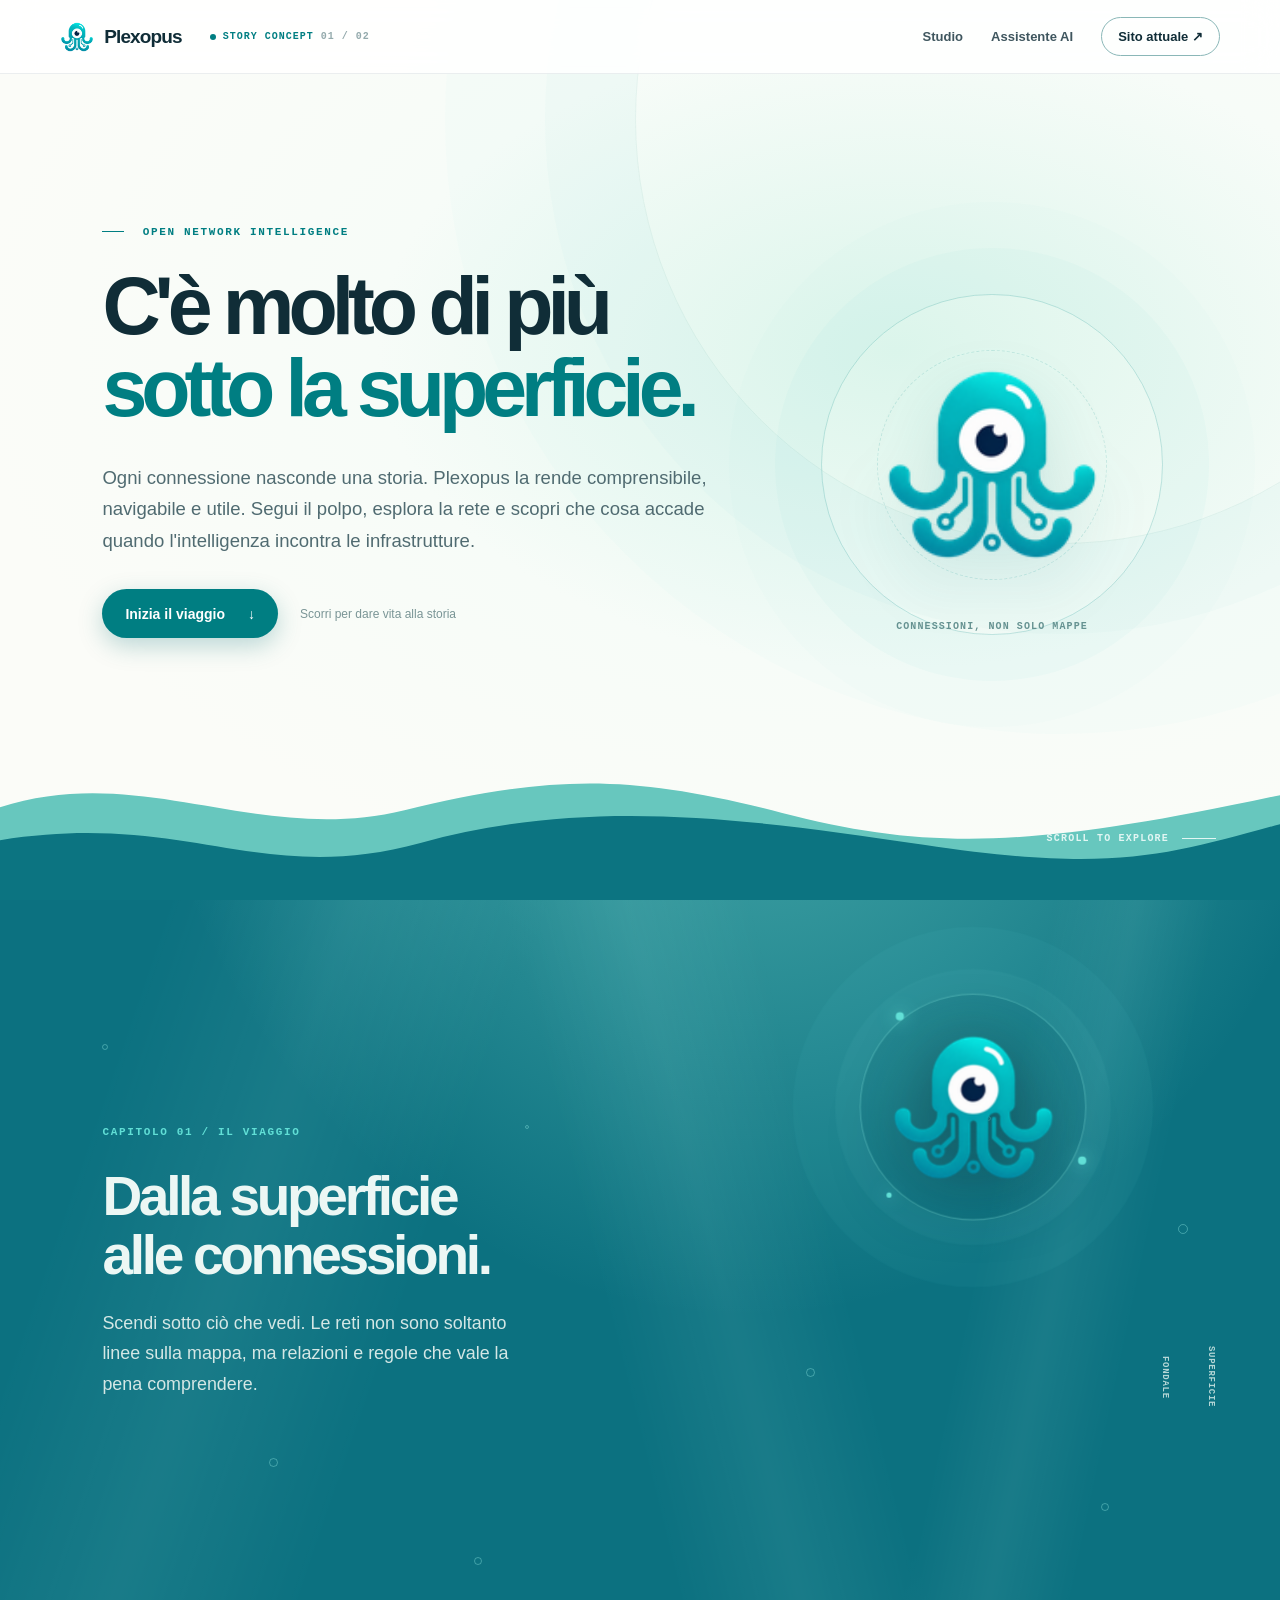
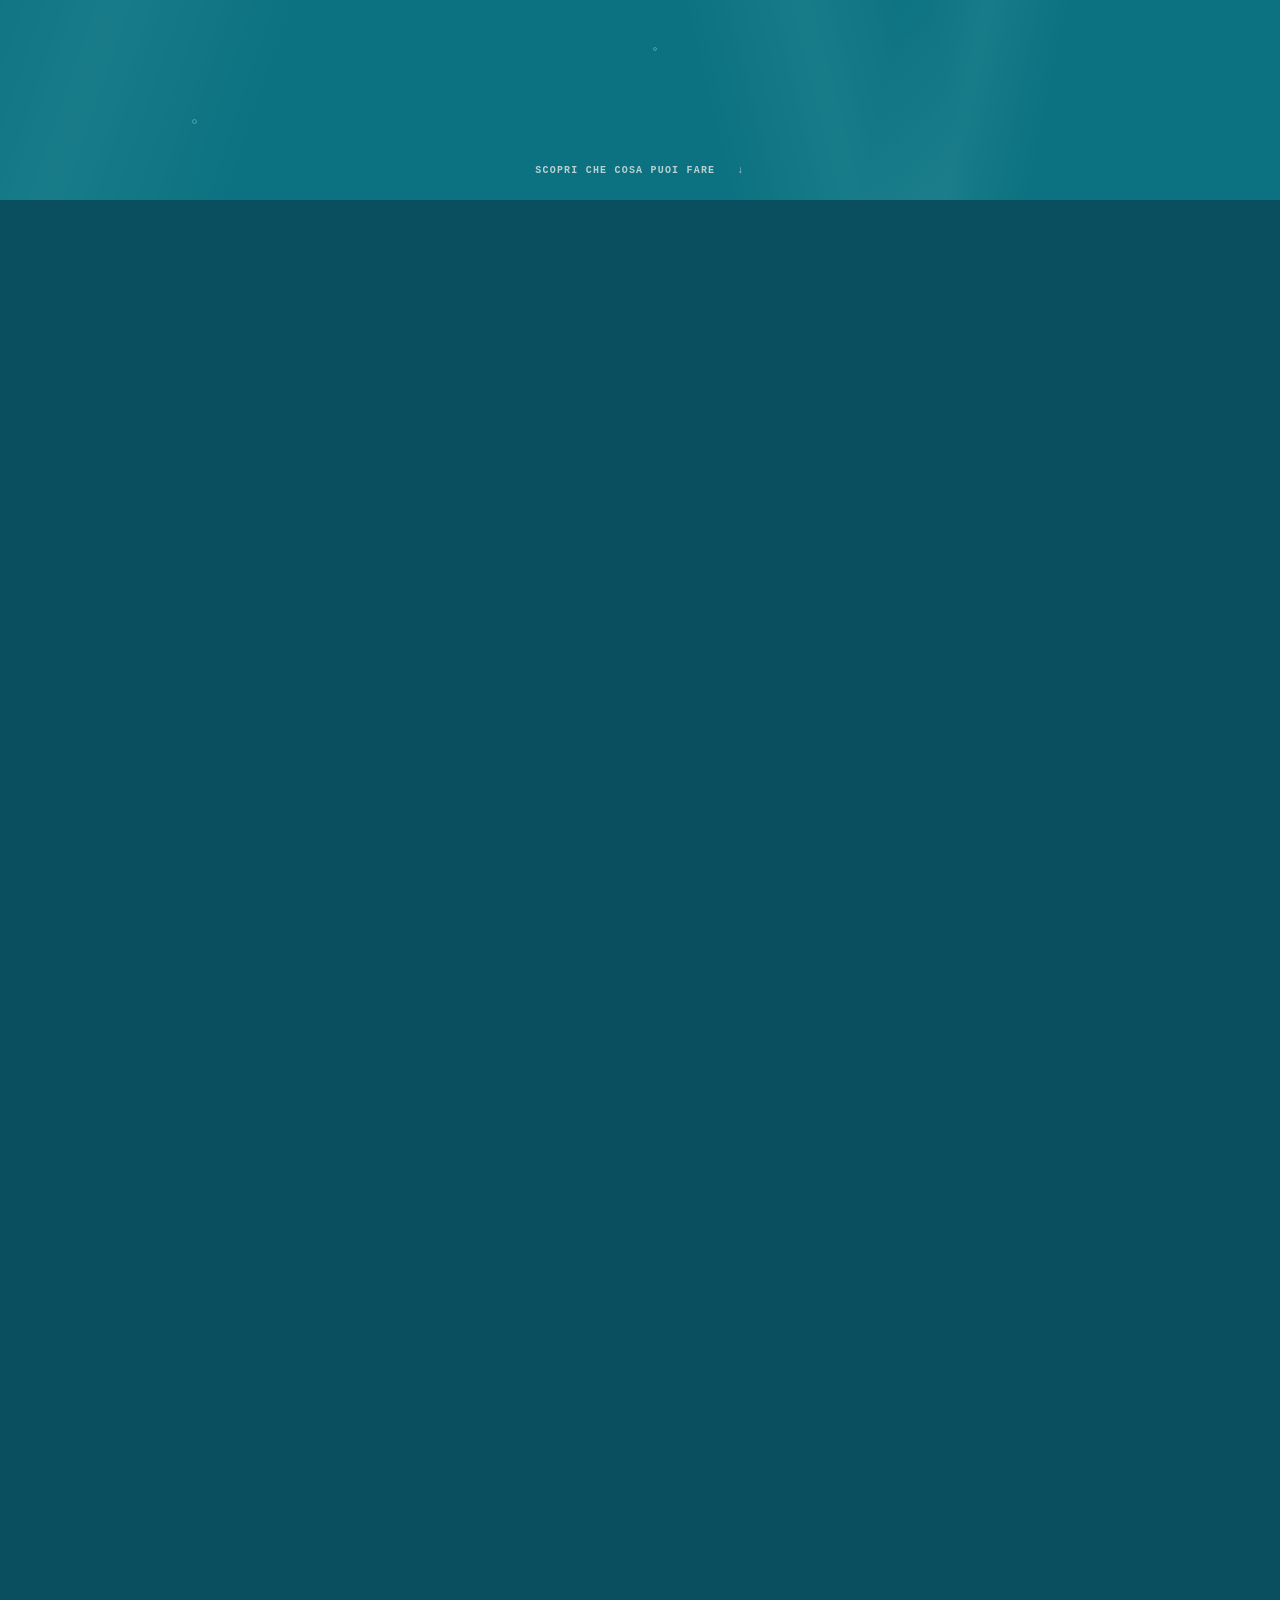
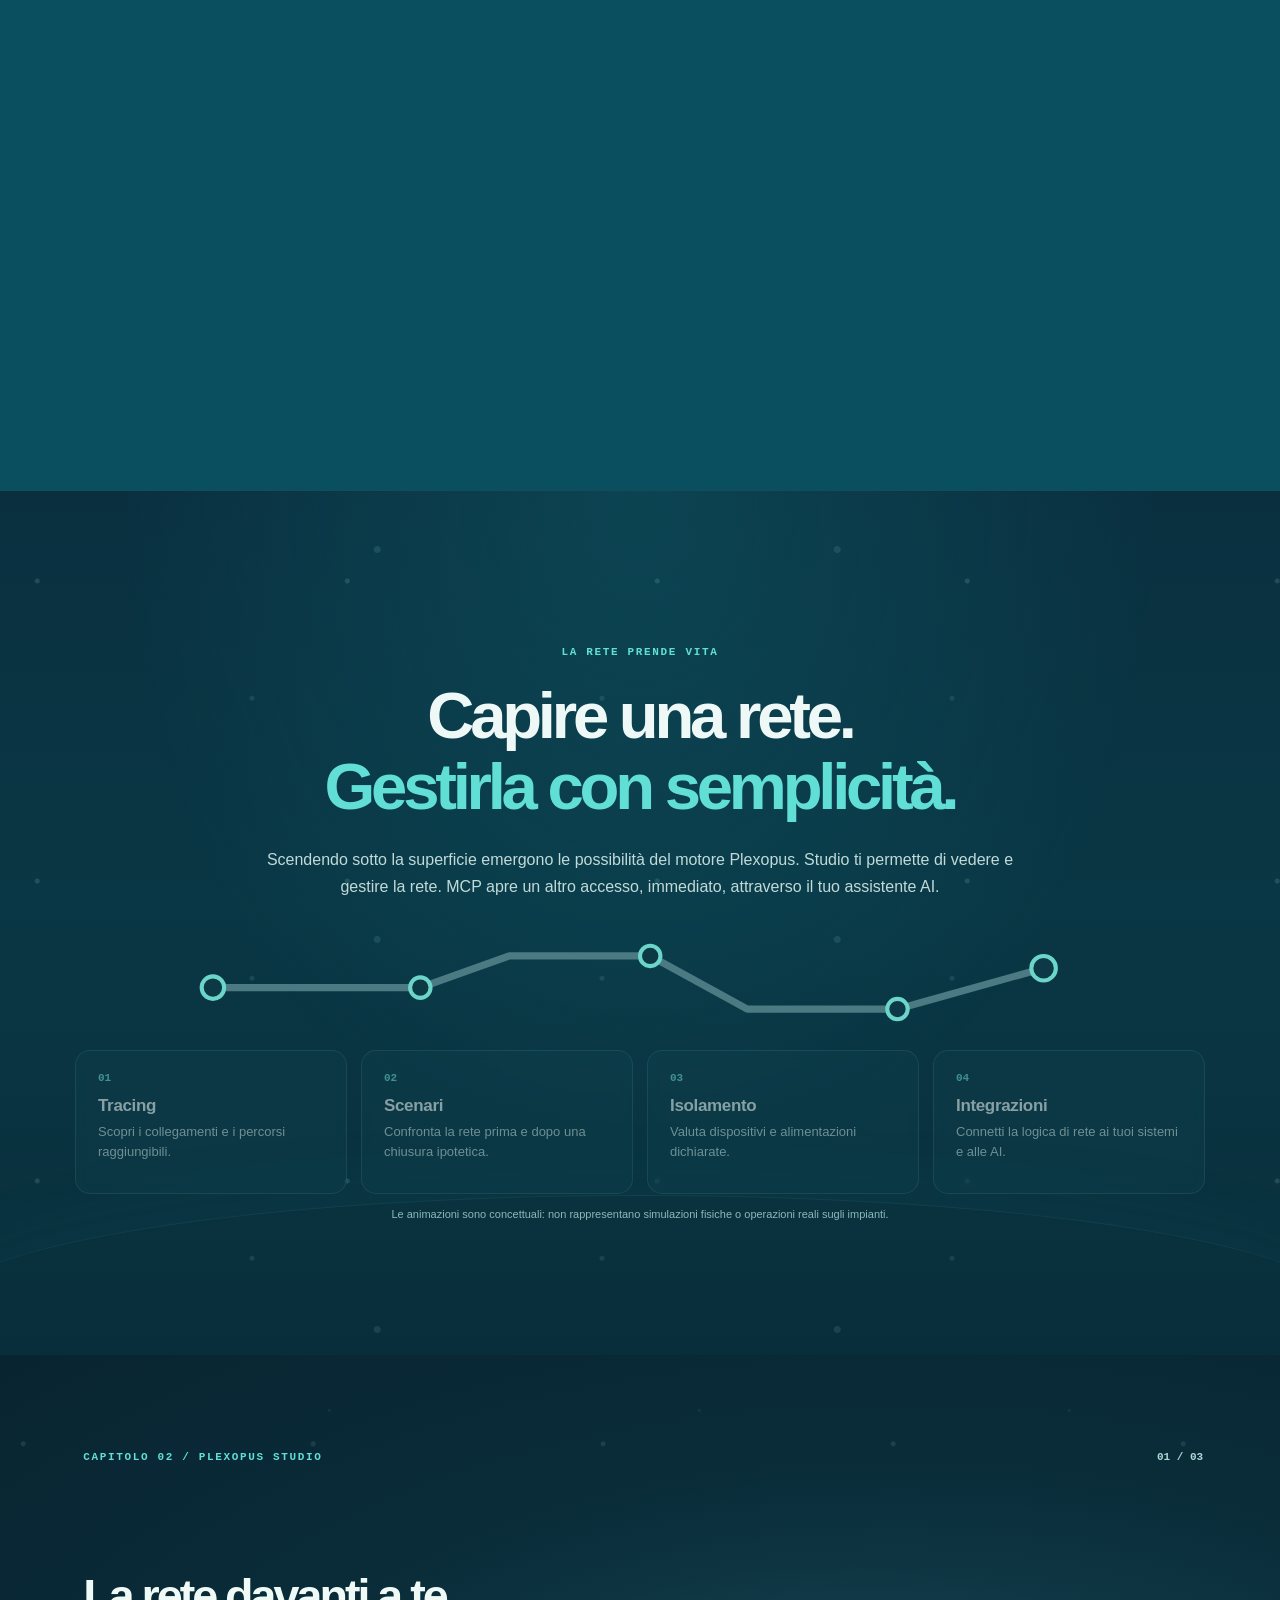
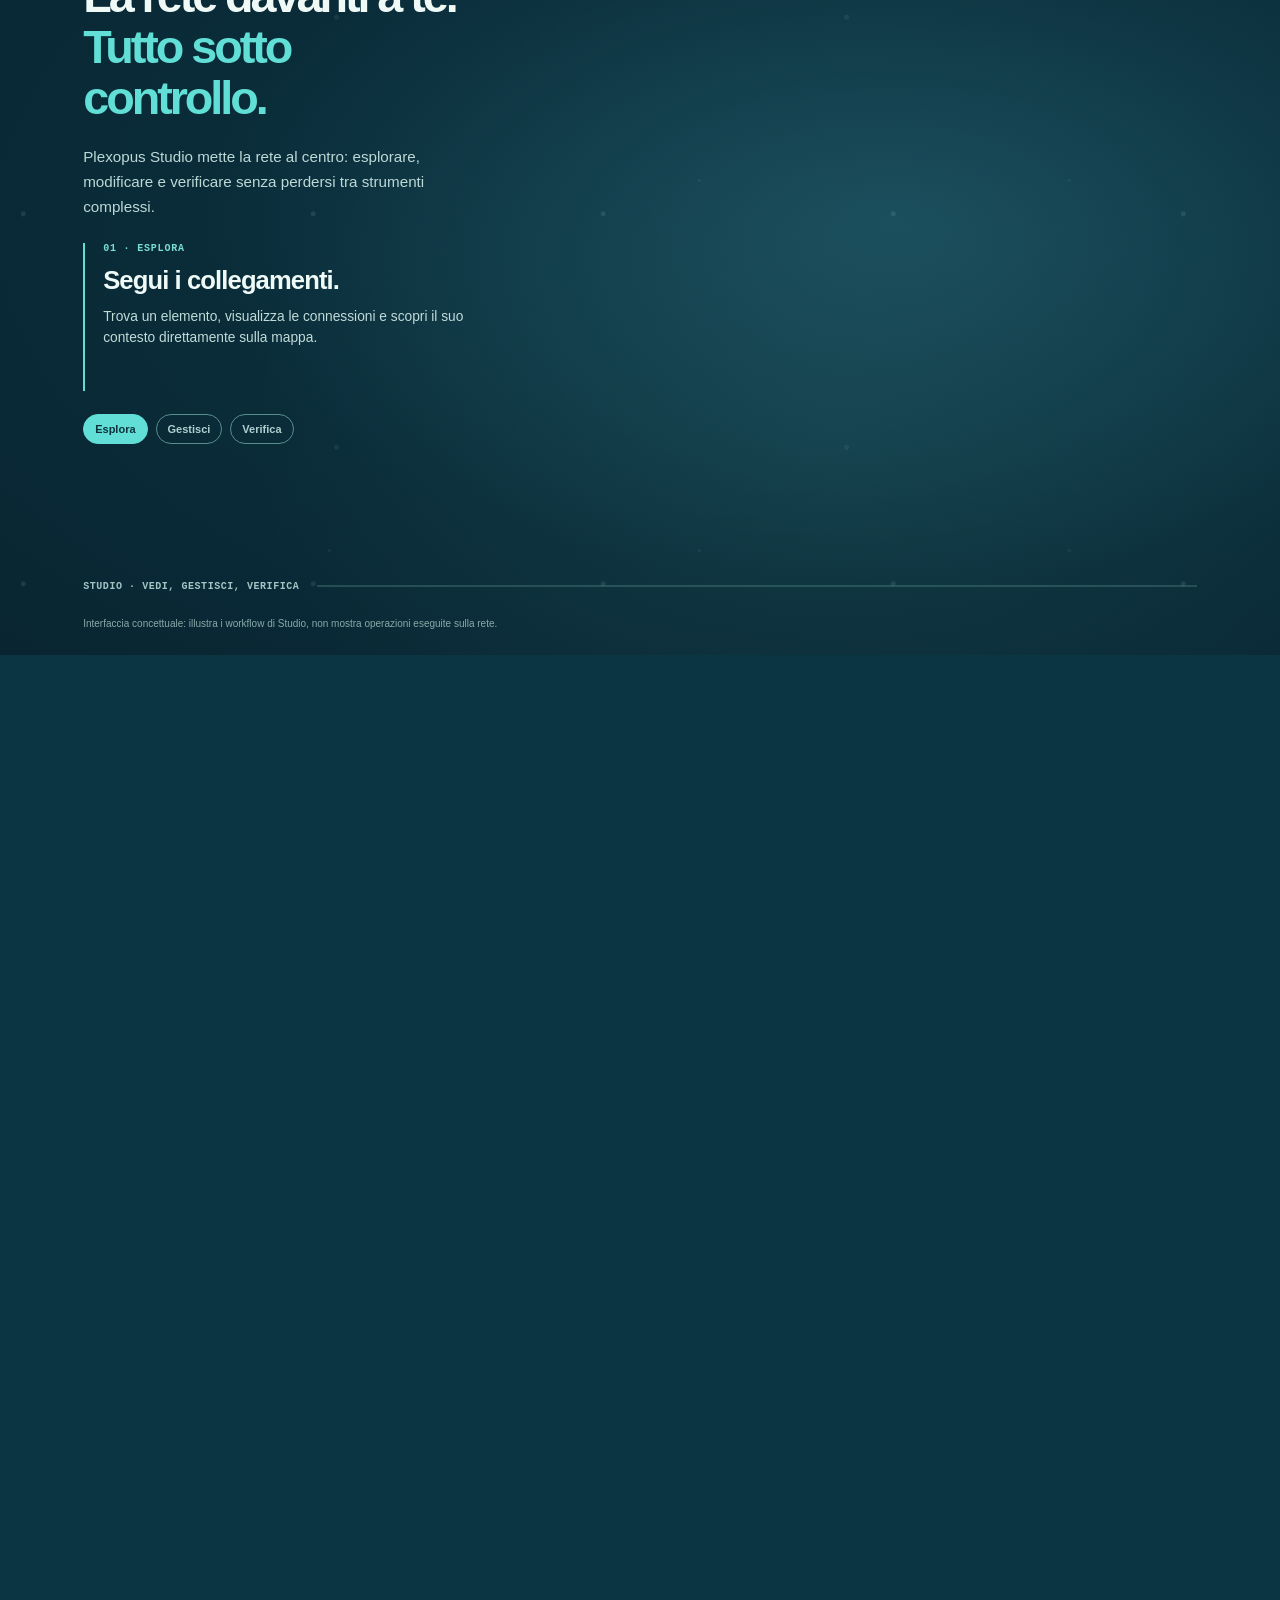
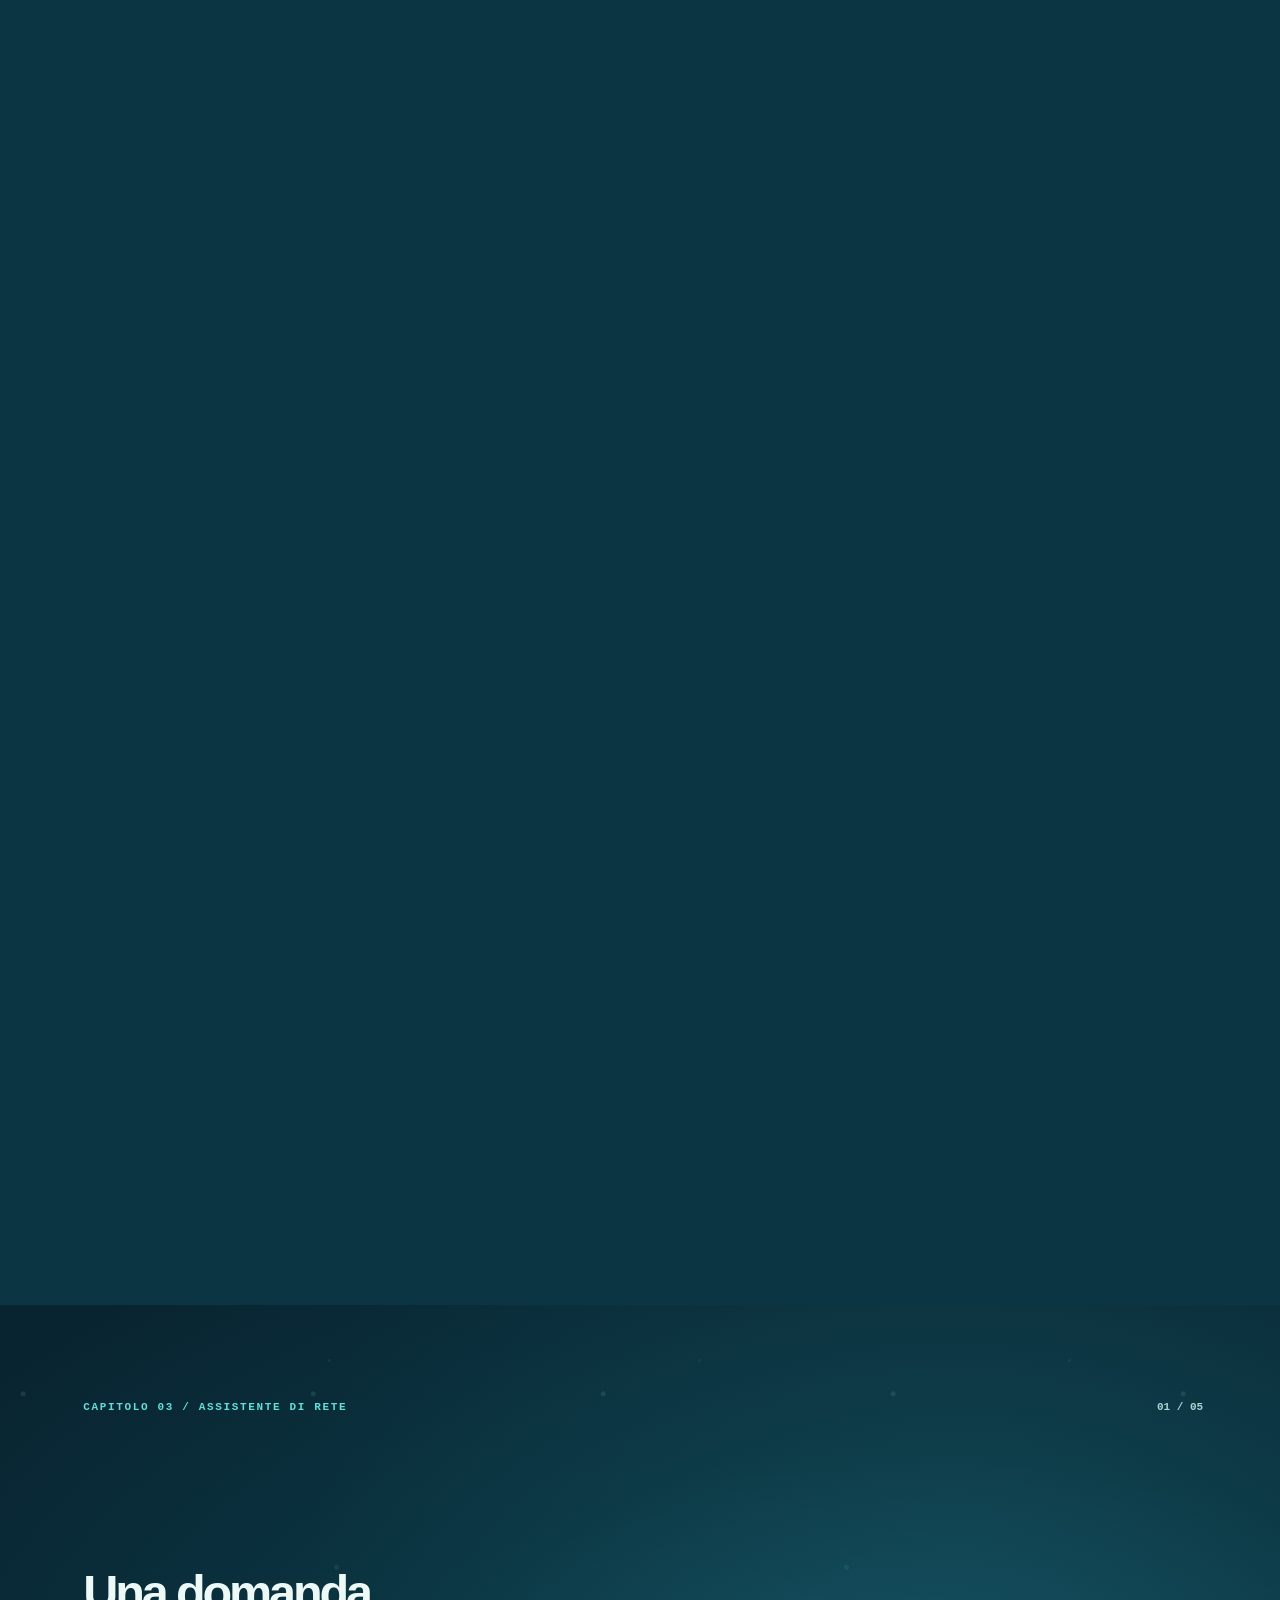
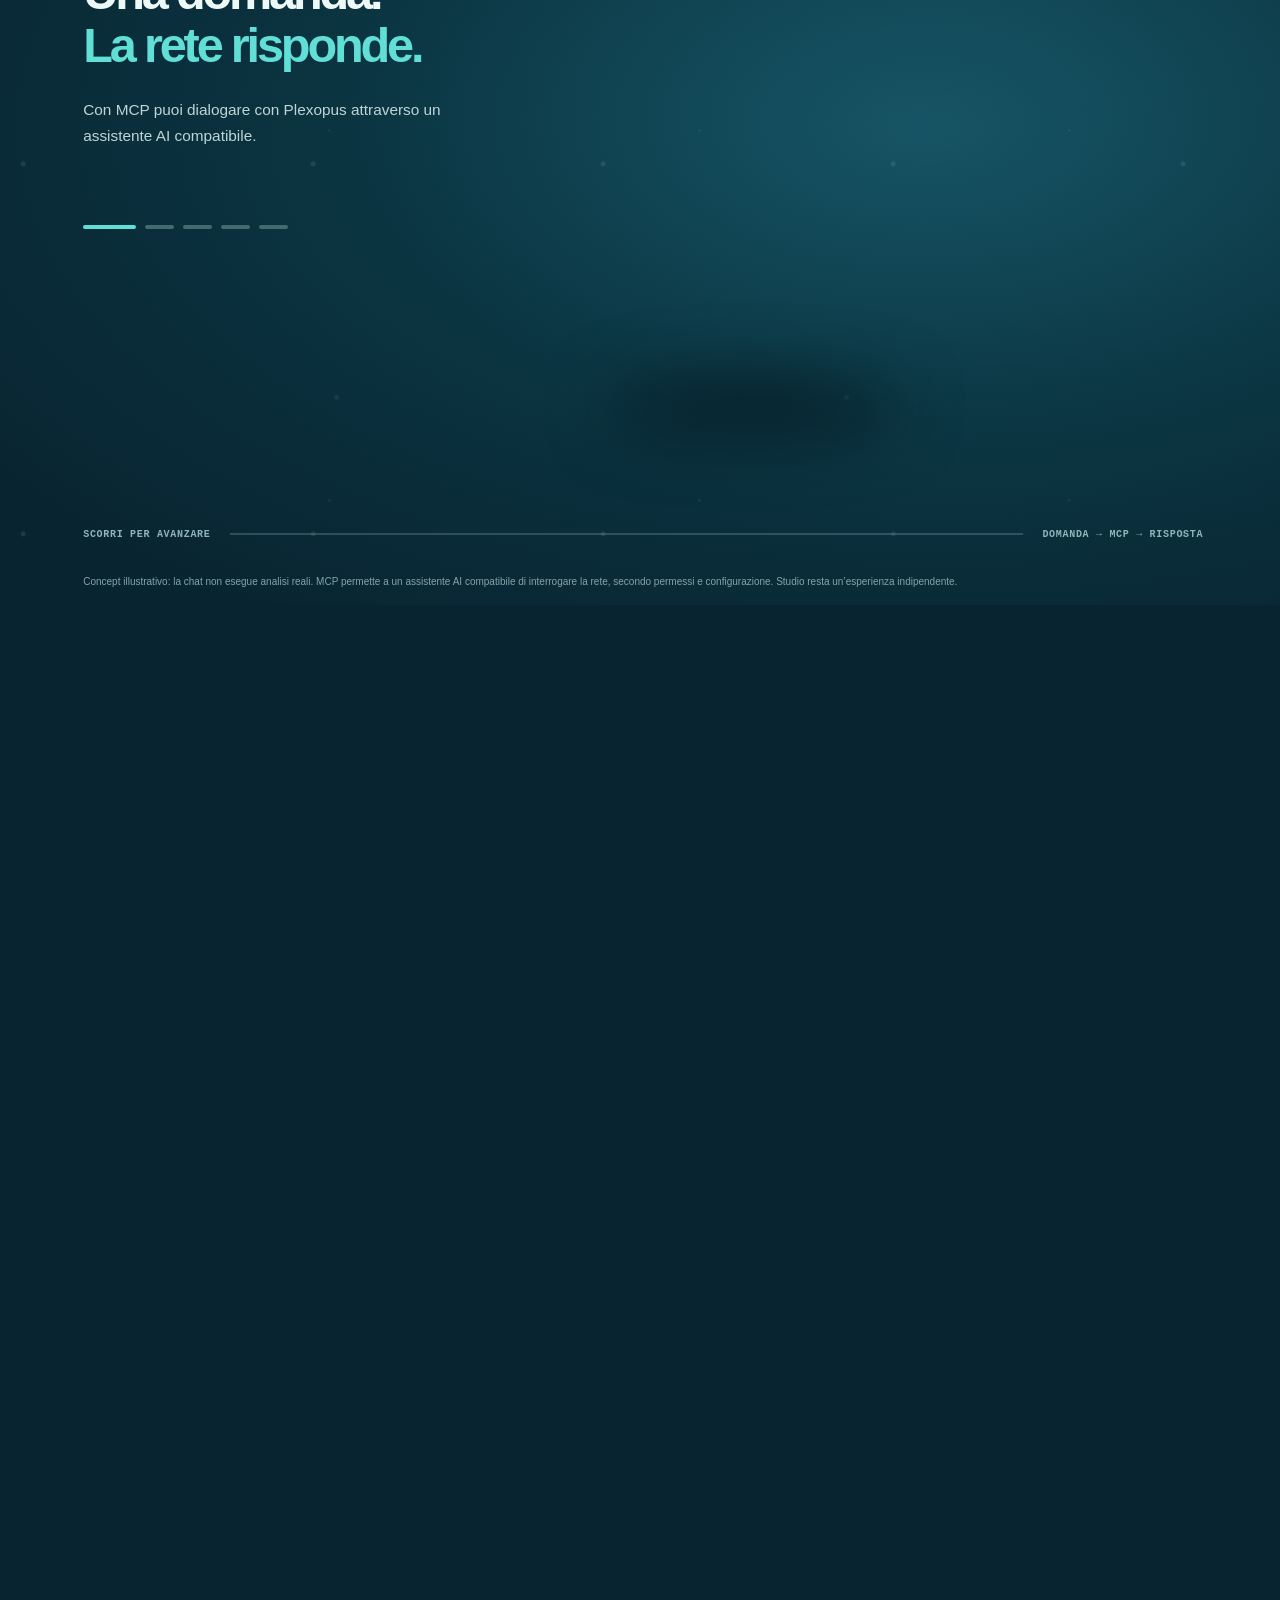
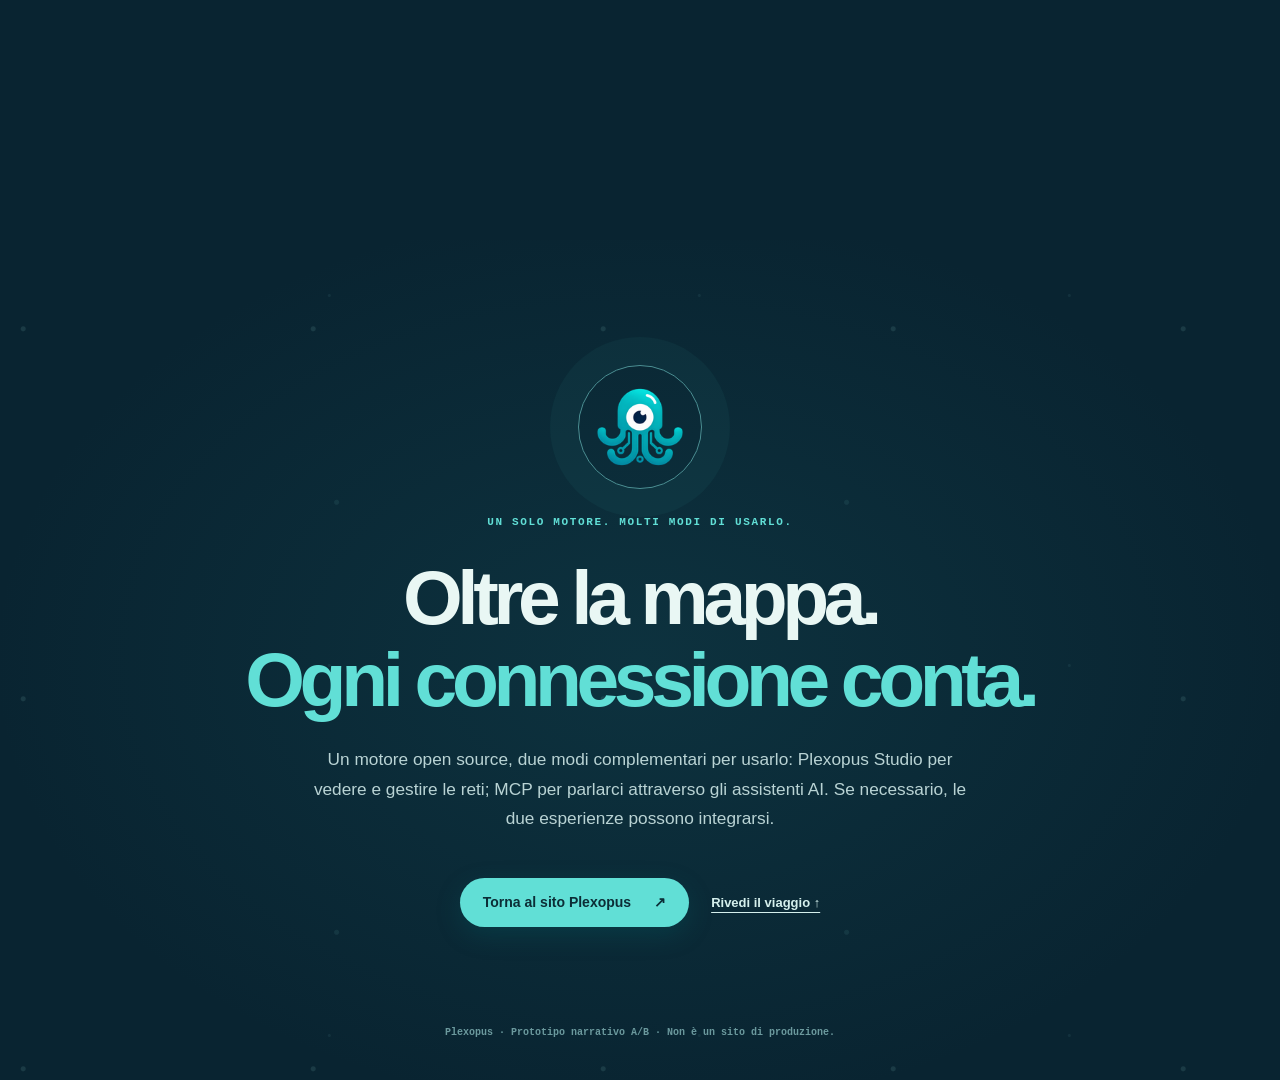
==== concept/index.html @ 0d0d176e "fix(site): preserve underwater journey and prevent Studio mobile overlap" ====
<!doctype html>
<html lang="it">
<head>
  <meta charset="utf-8">
  <meta name="viewport" content="width=device-width, initial-scale=1, viewport-fit=cover">
  <meta name="theme-color" content="#092431">
  <meta name="robots" content="noindex, nofollow">
  <meta name="color-scheme" content="light dark">
  <title>Plexopus — Concept di scrollytelling</title>
  <meta name="description" content="Prototipo sperimentale di storytelling Plexopus: un viaggio sotto la superficie delle reti, fino all'assistente AI e Plexopus Studio.">
  <link rel="icon" type="image/png" href="../assets/favicon-32x32.png">
  <link rel="stylesheet" href="../assets/tokens.css">
  <link rel="stylesheet" href="./story.css">
  <script src="./story.js" defer></script>
</head>
<body>
  <a class="skip" href="#main">Vai al contenuto</a>
  <header class="topbar">
    <a href="#top" class="brand" aria-label="Plexopus, torna all'inizio">
      <img src="../assets/plexopus-symbol-128.png" width="34" height="34" alt="">
      <span>Plexopus</span>
    </a>
    <span class="edition"><span class="edition-dot"></span> STORY CONCEPT <span class="edition-index">01 / 02</span></span>
    <nav aria-label="Navigazione prototipo">
      <a class="topbar-link" href="#studio-story">Studio</a>
      <a class="topbar-link" href="#conversation">Assistente AI</a>
      <a class="topbar-home" href="../">Sito attuale <span aria-hidden="true">↗</span></a>
    </nav>
  </header>

  <main id="main">
    <section class="intro" id="top" aria-labelledby="intro-title">
      <div class="intro-glow" aria-hidden="true"></div>
      <div class="intro-content">
        <p class="overline"><span class="tiny-line"></span> OPEN NETWORK INTELLIGENCE</p>
        <h1 id="intro-title">C'è molto di più<br><em>sotto la superficie.</em></h1>
        <p class="intro-lead">Ogni connessione nasconde una storia. Plexopus la rende comprensibile, navigabile e utile. Segui il polpo, esplora la rete e scopri che cosa accade quando l'intelligenza incontra le infrastrutture.</p>
        <div class="intro-actions">
          <a class="primary-action" href="#dive">Inizia il viaggio <span aria-hidden="true">↓</span></a>
          <span class="intro-hint">Scorri per dare vita alla storia</span>
        </div>
      </div>
      <div class="intro-symbol" aria-hidden="true">
        <div class="intro-ring ring-outside"></div>
        <div class="intro-ring ring-inside"></div>
        <img src="../assets/plexopus-symbol-128.png" width="220" height="220" alt="">
        <div class="intro-label">CONNESSIONI, NON SOLO MAPPE</div>
      </div>
      <div class="sea-horizon" aria-hidden="true">
        <svg viewBox="0 0 1440 160" preserveAspectRatio="none"><path d="M0 59C160 10 290 100 455 62S710 23 880 65 1170 101 1440 46V160H0Z" fill="#67c7be"/><path d="M0 94C210 62 292 144 473 97S823 68 1039 99 1315 109 1440 77V160H0Z" fill="#0c7481"/></svg>
      </div>
      <a href="#dive" class="scroll-cue" aria-label="Scorri verso il mondo sommerso"><span>SCROLL TO EXPLORE</span><span class="scroll-line" aria-hidden="true"></span></a>
    </section>

    <!-- Scene 1: pinned descent, controlled by the position of the page scroll. -->
    <section id="dive" class="scroll-track dive-track" aria-labelledby="dive-title">
      <div class="stage dive-stage" id="dive-stage" data-depth="0">
        <div class="sun-shimmer" aria-hidden="true"></div>
        <div class="light-beams" aria-hidden="true"><i></i><i></i><i></i></div>
        <div class="sea-particles" aria-hidden="true"><i></i><i></i><i></i><i></i><i></i><i></i><i></i><i></i><i></i><i></i></div>
        <div class="depth-indicator" aria-hidden="true"><span>SUPERFICIE</span><div class="depth-track"><span id="depth-progress"></span></div><span>FONDALE</span></div>

        <div class="dive-copy">
          <p class="overline light">CAPITOLO 01 / IL VIAGGIO</p>
          <div class="dive-caption" data-dive-caption="0">
            <h2 id="dive-title">Dalla superficie<br>alle connessioni.</h2>
            <p>Scendi sotto ciò che vedi. Le reti non sono soltanto linee sulla mappa, ma relazioni e regole che vale la pena comprendere.</p>
          </div>
          <div class="dive-caption" data-dive-caption="1">
            <h2>Ogni elemento<br>è collegato.</h2>
            <p>Un nodo, una valvola, un tratto di rete. Plexopus segue la connettività reale del modello e rende visibili i percorsi che li uniscono.</p>
          </div>
          <div class="dive-caption" data-dive-caption="2">
            <h2>Oltre la mappa.<br>Dentro la rete.</h2>
            <p>Traccia, confronta scenari e pianifica isolamenti con alimentazioni e vincoli espliciti. Senza confondere una connessione con un flusso fisico.</p>
          </div>
        </div>

        <div class="octo-traveler" id="octo-traveler" aria-hidden="true">
          <div class="traveler-halo"></div>
          <img src="../assets/plexopus-symbol-128.png" width="180" height="180" alt="">
          <span class="traveler-signal signal-a"></span><span class="traveler-signal signal-b"></span><span class="traveler-signal signal-c"></span>
        </div>

        <div class="seabed-network" aria-hidden="true">
          <svg viewBox="0 0 1200 480" preserveAspectRatio="xMidYMax meet">
            <defs>
              <linearGradient id="sealine" x1="0" y1="0" x2="1" y2="0"><stop stop-color="#61dfd6"/><stop offset=".65" stop-color="#61dfd6"/><stop offset="1" stop-color="#ffb475"/></linearGradient>
              <filter id="node-glow"><feGaussianBlur stdDeviation="7"/></filter>
            </defs>
            <path class="seabed-backline" d="M50 390H270L430 264H660L814 187H1070M430 264L540 394H788L998 341M814 187V65H1030M270 390L158 278H35" fill="none" stroke="#557884" stroke-width="9" stroke-linecap="round" stroke-linejoin="round"/>
            <path class="seabed-highlight" d="M50 390H270L430 264H660L814 187H1070M430 264L540 394H788L998 341M814 187V65H1030" fill="none" stroke="url(#sealine)" stroke-width="7" stroke-linecap="round" stroke-linejoin="round" pathLength="1"/>
            <g fill="#0e3443" stroke="#7fe1d4" stroke-width="5"><circle cx="50" cy="390" r="15"/><circle cx="270" cy="390" r="12"/><circle cx="430" cy="264" r="15"/><circle cx="660" cy="264" r="12"/><circle cx="814" cy="187" r="18"/><circle cx="1070" cy="187" r="14"/><circle cx="540" cy="394" r="11"/><circle cx="788" cy="394" r="13"/><circle cx="998" cy="341" r="15"/><circle cx="1030" cy="65" r="14"/></g>
            <g fill="#c8eeeb" font-family="sans-serif" font-size="22" font-weight="600"><text x="19" y="346">SOURCE</text><text x="399" y="226">V-102</text><text x="795" y="153">JUNCTION</text><text x="981" y="305">NODE</text></g>
            <circle cx="430" cy="264" r="35" fill="#61dfd6" opacity=".18" filter="url(#node-glow)"/>
          </svg>
          <div class="seabed-floor"></div>
        </div>
        <div class="stage-bottom-hint" aria-hidden="true">SCOPRI CHE COSA PUOI FARE <span>↓</span></div>
      </div>
    </section>

    <section class="bridge" id="capabilities-bridge" aria-labelledby="bridge-title">
      <div class="bridge-ambient" aria-hidden="true"></div>
      <div class="bridge-inner">
        <p class="overline light">LA RETE PRENDE VITA</p>
        <h2 id="bridge-title">Capire una rete.<br><span>Gestirla con semplicità.</span></h2>
        <p>Scendendo sotto la superficie emergono le possibilità del motore Plexopus. Studio ti permette di vedere e gestire la rete. MCP apre un altro accesso, immediato, attraverso il tuo assistente AI.</p>
        <div class="bridge-flow" aria-hidden="true">
          <svg viewBox="0 0 920 105" preserveAspectRatio="xMidYMid meet">
            <path class="bridge-flow-base" d="M42 58H245L332 27H470L565 79H712L855 39" fill="none" stroke="#4b7a82" stroke-width="7" stroke-linecap="round" stroke-linejoin="round"/>
            <path class="bridge-flow-active" d="M42 58H245L332 27H470L565 79H712L855 39" fill="none" stroke="#61dfd6" stroke-width="5" stroke-linecap="round" stroke-linejoin="round" pathLength="1"/>
            <g fill="#0d3845" stroke="#6bd5c9" stroke-width="4">
              <circle cx="42" cy="58" r="11"/><circle cx="245" cy="58" r="10"/><circle cx="470" cy="27" r="10"/><circle cx="712" cy="79" r="10"/><circle cx="855" cy="39" r="12"/>
            </g>
          </svg>
        </div>
        <div class="bridge-values" aria-label="Capacità del motore Plexopus">
          <article class="bridge-value" data-bridge-step="0"><b>01</b><h3>Tracing</h3><p>Scopri i collegamenti e i percorsi raggiungibili.</p></article>
          <article class="bridge-value" data-bridge-step="1"><b>02</b><h3>Scenari</h3><p>Confronta la rete prima e dopo una chiusura ipotetica.</p></article>
          <article class="bridge-value" data-bridge-step="2"><b>03</b><h3>Isolamento</h3><p>Valuta dispositivi e alimentazioni dichiarate.</p></article>
          <article class="bridge-value" data-bridge-step="3"><b>04</b><h3>Integrazioni</h3><p>Connetti la logica di rete ai tuoi sistemi e alle AI.</p></article>
        </div>
        <p class="bridge-footnote">Le animazioni sono concettuali: non rappresentano simulazioni fisiche o operazioni reali sugli impianti.</p>
      </div>
    </section>


    <!-- Scene 2: Studio is an independent, complete visual way to explore and manage a network. -->
    <section id="studio-story" class="scroll-track studio-track" aria-labelledby="studio-title">
      <div class="stage studio-stage" id="studio-stage" data-studio-mode="explore">
        <div class="studio-atmosphere" aria-hidden="true"></div>
        <div class="studio-story-top"><p class="overline light">CAPITOLO 02 / PLEXOPUS STUDIO</p><span class="studio-story-counter" id="studio-story-counter">01 / 03</span></div>
        <div class="studio-story-copy">
          <h2 id="studio-title">La rete davanti a te.<br><em>Tutto sotto controllo.</em></h2>
          <p class="studio-story-lead">Plexopus Studio mette la rete al centro: esplorare, modificare e verificare senza perdersi tra strumenti complessi.</p>
          <div class="studio-step-copy" aria-live="polite">
            <p class="studio-step-label" id="studio-step-label">01 · ESPLORA</p>
            <h3 id="studio-step-heading">Segui i collegamenti.</h3>
            <p id="studio-step-description">Trova un elemento, visualizza le connessioni e scopri il suo contesto direttamente sulla mappa.</p>
          </div>
          <div class="studio-step-markers" aria-label="Fasi della dimostrazione"><span class="is-active">Esplora</span><span>Gestisci</span><span>Verifica</span></div>
        </div>
        <div class="studio-theatre">
          <div class="studio" id="story-studio" role="img" aria-label="Illustrazione concettuale di Plexopus Studio: rete in mappa, ricerca ed operazioni di gestione">
            <div class="studio-bar"><div class="studio-symbol"><img src="../assets/plexopus-symbol-128.png" width="24" height="24" alt=""></div><strong>Plexopus <span>Studio</span></strong><span class="studio-network-name">WATER NETWORK · SAMPLE</span><span class="studio-controls">○ ○ ○</span></div>
            <div class="studio-search">⌕ &nbsp; Cerca elemento o azione <span>⌘ K</span></div>
            <div class="studio-map">
              <svg viewBox="0 0 640 390" preserveAspectRatio="xMidYMid slice">
                <defs><pattern id="studio-map-grid" width="32" height="32" patternUnits="userSpaceOnUse"><path d="M32 0H0V32" stroke="#c3d5d2" stroke-width="1" fill="none"/></pattern></defs>
                <rect width="640" height="390" fill="#e5efeb"/><rect width="640" height="390" fill="url(#studio-map-grid)"/>
                <path d="M-15 120Q220 100 360 155T685 145M-15 320Q170 235 305 285T685 290" fill="none" stroke="#d5cdbb" stroke-width="28"/>
                <path d="M-15 120Q220 100 360 155T685 145M-15 320Q170 235 305 285T685 290" fill="none" stroke="#f9faf7" stroke-width="16"/>
                <path d="M22 205L169 135L294 203L404 98L603 122M294 203L393 291L574 321" fill="none" stroke="#628c88" stroke-width="12" stroke-linecap="round"/>
                <path class="studio-network-trace" d="M22 205L169 135L294 203L404 98L603 122" fill="none" stroke="#0c948f" stroke-width="9" stroke-linecap="round" pathLength="1"/>
                <path class="studio-draft-connection" d="M169 135L393 291" fill="none" stroke="#E9A268" stroke-width="7" stroke-dasharray="10 8" stroke-linecap="round"/>
                <path class="studio-network-disconnected" d="M294 203L393 291L574 321" fill="none" stroke="#de9464" stroke-width="8" stroke-dasharray="12 10" stroke-linecap="round"/>
                <g fill="#fff" stroke="#0c948f" stroke-width="5"><circle cx="22" cy="205" r="12"/><circle cx="169" cy="135" r="10"/><circle cx="294" cy="203" r="13"/><circle cx="404" cy="98" r="11"/><circle cx="603" cy="122" r="11"/></g>
                <g fill="#fff8f1" stroke="#de9464" stroke-width="4"><circle cx="393" cy="291" r="10"/><circle cx="574" cy="321" r="12"/></g>
                <g font-family="sans-serif" font-weight="700" font-size="15" fill="#38615f"><text x="127" y="111">S1</text><text x="277" y="179">V-102</text><text x="413" y="76">J-4</text></g>
              </svg>
              <div class="studio-overlay"><span class="overlay-kicker" id="studio-overlay-kicker">ESPLORA LA RETE</span><strong id="studio-overlay-title">La rete, a colpo d’occhio</strong><p id="studio-overlay-description">Trova gli elementi e le loro connessioni direttamente sulla mappa.</p><div class="overlay-status"><span class="status-dot"></span><span id="studio-overlay-state">Elemento selezionato</span></div></div>
              <div class="studio-zoom">+<span>−</span></div>
            </div>
            <div class="studio-footer">MODEL <span>BUILD</span> RULES <span>VALIDATE</span><b>PLEXOPUS</b></div>
          </div>
        </div>
        <div class="studio-story-footer">
          <span>STUDIO · VEDI, GESTISCI, VERIFICA</span>
          <div class="studio-story-progress" aria-hidden="true"><span id="studio-progress-fill"></span></div>
        </div>
        <p class="studio-story-disclaimer">Interfaccia concettuale: illustra i workflow di Studio, non mostra operazioni eseguite sulla rete.</p>
      </div>
    </section>

    <!-- Scene 3: AI chat is a distinct way to ask the network through MCP, with no forced Studio handoff. -->

    <section id="conversation" class="scroll-track conversation-track" aria-labelledby="conversation-title">
      <div class="stage conversation-stage" id="conversation-stage" data-moment="0">
        <div class="conversation-aura" aria-hidden="true"></div>
        <div class="conversation-topline"><p class="overline light">CAPITOLO 03 / ASSISTENTE DI RETE</p><span class="moment-counter" id="moment-counter">01 / 05</span></div>
        <div class="conversation-copy">
          <h2 id="conversation-title">Una domanda.<br><em>La rete risponde.</em></h2>
          <p id="moment-description">Con MCP puoi dialogare con Plexopus attraverso il tuo assistente AI, senza aprire un'interfaccia tecnica.</p>
          <div class="moment-dots" aria-label="Sequenza narrativa" role="group"><span class="active"></span><span></span><span></span><span></span><span></span></div>
        </div>

        <div class="device-theatre" aria-label="Dimostrazione concettuale di assistente AI collegato a Plexopus">
          <div class="phone-shadow" aria-hidden="true"></div>
          <div class="phone" id="story-phone" aria-hidden="true">
            <div class="phone-frame">
              <div class="phone-notch"></div>
              <div class="phone-toolbar"><span class="phone-back">‹</span><div class="assistant-avatar">✳</div><span><strong>Assistente di rete</strong><small>via Plexopus MCP</small></span><span class="more-dots">•••</span></div>
              <div class="phone-chat">
                <div class="phone-welcome"><span class="phone-glyph">✳</span><span>La rete ha le risposte.<br>Fai una domanda.</span></div>
                <div class="phone-question" id="phone-question"><span id="typed-question"></span><span class="typing-caret"></span></div>
                <div class="phone-tool"><span class="tool-led"></span><span>plexopus.trace_scenario</span><span class="tool-status">autorizzato</span></div>
                <div class="phone-result">
                  <div class="result-pill"><span></span> ANALISI DELLO SCENARIO</div>
                  <p>Confronto completato.</p>
                  <svg class="phone-mini-network" viewBox="0 0 240 110" role="img" aria-label="Confronto schematico di percorsi raggiungibili e non più raggiungibili">
                    <path d="M18 64H79L133 29H215M79 64L139 87H215" stroke="#1d6c77" stroke-width="8" stroke-linecap="round" stroke-linejoin="round" fill="none"/>
                    <path d="M18 64H79L133 29H215" stroke="#12b8a7" stroke-width="5" stroke-linecap="round" stroke-linejoin="round" fill="none"/>
                    <path d="M79 64L139 87H215" stroke="#ed9b61" stroke-width="5" stroke-dasharray="7 7" stroke-linecap="round" stroke-linejoin="round" fill="none"/>
                    <g fill="white" stroke="#1d9d95" stroke-width="3"><circle cx="18" cy="64" r="8"/><circle cx="79" cy="64" r="9"/><circle cx="215" cy="29" r="8"/></g><circle cx="215" cy="87" r="8" fill="#fff2e6" stroke="#ed9b61" stroke-width="3"/>
                  </svg>
                  <p class="result-small"><span class="result-dot"></span> Raggiungibile <span class="result-dot amber"></span> Non più raggiungibile</p>
                  <span class="result-footnote">Esempio illustrativo · nessun dato reale</span>
                </div>
              </div>
              <div class="phone-input"><span>Chiedi alla rete…</span><span class="send-icon">↑</span></div>
              <div class="home-indicator"></div>
            </div>
          </div>



        </div>

        <div class="progress-footer"><span>SCORRI PER AVANZARE</span><div class="scene-timeline" aria-hidden="true"><span id="scene-timeline-fill"></span></div><span>DOMANDA → MCP → RISPOSTA</span></div>
        <p class="concept-disclaimer">Concept illustrativo: la chat non esegue analisi reali. MCP permette a un assistente AI compatibile di interrogare la rete, secondo permessi e configurazione. Studio resta un’esperienza indipendente.</p>
      </div>
    </section>

    <section class="closing" id="next" aria-labelledby="closing-title">
      <div class="closing-glow" aria-hidden="true"></div>
      <div class="closing-emblem"><img src="../assets/plexopus-symbol-128.png" width="96" height="96" alt=""></div>
      <p class="overline light">UN SOLO MOTORE. MOLTI MODI DI USARLO.</p>
      <h2 id="closing-title">Oltre la mappa.<br><em>Ogni connessione conta.</em></h2>
      <p>Un motore open source, due modi complementari per usarlo: Plexopus Studio per vedere e gestire le reti; MCP per parlarci attraverso gli assistenti AI. Se necessario, le due esperienze possono integrarsi.</p>
      <div class="closing-links"><a href="../" class="primary-action">Torna al sito Plexopus <span aria-hidden="true">↗</span></a><a href="#top" class="secondary-action">Rivedi il viaggio ↑</a></div>
      <div class="closing-footnote">Plexopus · Prototipo narrativo A/B · Non è un sito di produzione.</div>
    </section>
  </main>
</body>
</html>
---- assets/tokens.css ----
/* Plexopus Design System v1 — static-site copy of foundations.
   Source: manvento/plexopus / docs/design-system/tokens.css (PR #72, 2026-11-09).
   Keep values aligned with the upstream source before publishing. */
:root {
  --px-brand-navy:#092431; --px-brand-ink:#102d37; --px-brand-teal:#007e82;
  --px-brand-cyan:#61dfd6; --px-brand-apricot:#ffb475;
  --px-font-sans:Inter,"Avenir Next",Avenir,-apple-system,BlinkMacSystemFont,"Segoe UI",Roboto,sans-serif;
  --px-font-mono:ui-monospace,SFMono-Regular,Menlo,Monaco,Consolas,monospace;
  --px-text-xs:.75rem; --px-text-sm:.875rem; --px-text-base:1rem; --px-text-lg:1.125rem;
  --px-text-xl:1.25rem; --px-text-2xl:1.5rem; --px-text-3xl:2rem; --px-text-4xl:2.5rem;
  --px-text-display:clamp(3rem,5vw,4rem);
  --px-line-body:1.5;--px-line-heading:1.15;
  --px-weight-regular:400;--px-weight-medium:500;--px-weight-semibold:600;--px-weight-bold:700;
  --px-space-0:0;--px-space-1:4px;--px-space-2:8px;--px-space-3:12px;--px-space-4:16px;
  --px-space-5:20px;--px-space-6:24px;--px-space-8:32px;--px-space-10:40px;
  --px-space-12:48px;--px-space-16:64px;--px-space-20:80px;
  --px-radius-sm:8px;--px-radius-md:12px;--px-radius-lg:16px;--px-radius-xl:24px;
  --px-radius-pill:999px;--px-control-min-hit:44px;--px-control-height:44px;
  --px-control-height-lg:52px;--px-site-content-max:1200px;--px-search-width:420px;
  --px-panel-width:400px;--px-motion-fast:120ms;--px-motion-normal:180ms;
  --px-motion-ease:cubic-bezier(.2,.7,.2,1);
}
:root, :root[data-plexopus-theme="light"] {
  color-scheme:light; --px-color-background:#fbfcf8;--px-color-surface:#fff;
  --px-color-surface-alt:#f2f7f5;--px-color-surface-raised:#fff;
  --px-color-border:#dce4df;--px-color-border-strong:#b4c7c0;
  --px-color-text:#102d37;--px-color-text-muted:#52676c;
  --px-color-primary:#007e82;--px-color-on-primary:#fff;
  --px-color-link:#007e82;--px-color-highlight:#d8f7f2;
  --px-color-focus:#b45309;--px-color-success:#166534;
  --px-color-success-soft:#e8f5eb;--px-color-warning:#9a6700;
  --px-color-warning-soft:#fff5df;--px-color-danger:#b42318;
  --px-color-danger-soft:#fff1ef;--px-color-disabled-bg:#edf1ef;
  --px-color-disabled-text:#5c6d70;--px-color-disabled-border:#c8d2ce;
  --px-shadow-sm:0 2px 8px rgb(9 36 49 / 8%);
  --px-shadow-md:0 10px 28px rgb(9 36 49 / 13%);
  --px-shadow-floating:0 16px 48px rgb(9 36 49 / 17%);
  --plexopus-text:var(--px-color-text);--plexopus-muted:var(--px-color-text-muted);
  --plexopus-surface:var(--px-color-surface);--plexopus-surface-alt:var(--px-color-surface-alt);
  --plexopus-surface-overlay:var(--px-color-surface-raised);
  --plexopus-border:var(--px-color-border);--plexopus-danger:var(--px-color-danger);
  --plexopus-danger-soft:var(--px-color-danger-soft);--plexopus-success:var(--px-color-success);
  --plexopus-warning-soft:var(--px-color-warning-soft);
}
/* Keep the same dark semantic family available for future shared components.
   This static editorial site intentionally does not auto-switch theme. */
:root[data-plexopus-theme="dark"] {
  color-scheme:dark;--px-color-background:#081e29;--px-color-surface:#122f3a;
  --px-color-surface-alt:#183a45;--px-color-surface-raised:#1a3d47;
  --px-color-border:#42616a;--px-color-border-strong:#65818a;
  --px-color-text:#eff7f6;--px-color-text-muted:#bcd0d1;
  --px-color-primary:#61dfd6;--px-color-on-primary:#092431;
  --px-color-link:#61dfd6;--px-color-highlight:#1b4c50;
  --px-color-focus:#ffb475;--px-color-success:#90e7af;
  --px-color-success-soft:#173d33;--px-color-warning:#ffd188;
  --px-color-warning-soft:#48391d;--px-color-danger:#ffaba3;
  --px-color-danger-soft:#4a292e;--px-color-disabled-bg:#29414a;
  --px-color-disabled-text:#b8c7c8;--px-color-disabled-border:#4a626b;
  --px-shadow-sm:0 2px 8px rgb(0 0 0 / 20%);
  --px-shadow-md:0 12px 32px rgb(0 0 0 / 28%);
  --px-shadow-floating:0 16px 48px rgb(0 0 0 / 38%);
}
@media(prefers-reduced-motion:reduce){:root{--px-motion-fast:0ms;--px-motion-normal:0ms}}
---- concept/story.css ----
/* Plexopus — scrolling-story concept, isolated from the published website.
   No external fonts, motion libraries, tracking, or asset repackaging. */
:root{
  color-scheme:light;
  --ink:#102d37; --deep:#092431; --deep-2:#0a3441;
  --teal:#007e82; --aqua:#61dfd6; --apricot:#ffb475;
  --paper:#fafcf9; --subtle:#547077; --ease:cubic-bezier(.22,1,.36,1);
}
*,*::before,*::after{box-sizing:border-box}
html{scroll-behavior:smooth}
body{margin:0;background:var(--paper);color:var(--ink);font-family:var(--px-font-sans,Inter,-apple-system,sans-serif);overflow-x:hidden}
body,button,a{ -webkit-tap-highlight-color:transparent }
a{color:inherit}
button,a{touch-action:manipulation}
:focus-visible{outline:3px solid #e7a05f;outline-offset:4px}
.skip{position:fixed;z-index:100;top:-80px;left:20px;background:white;color:var(--ink);padding:12px 18px;border-radius:12px}
.skip:focus{top:20px}
.topbar{height:74px;padding:0 clamp(20px,4.7vw,84px);display:flex;align-items:center;gap:28px;position:fixed;z-index:40;inset:0 0 auto;transition:color .3s,background .3s,border-color .3s;background:#ffffffdc;backdrop-filter:blur(16px);-webkit-backdrop-filter:blur(16px);border-bottom:1px solid #15384715}
.topbar .brand{display:flex;align-items:center;gap:10px;text-decoration:none;font-size:19px;letter-spacing:-.045em;font-weight:800;white-space:nowrap}
.topbar .brand img{width:34px;height:34px;object-fit:contain}
.topbar nav{margin-left:auto;display:flex;align-items:center;gap:clamp(14px,2.2vw,36px);font-size:13px;font-weight:650}
.topbar-link{text-decoration:none;white-space:nowrap;opacity:.8}
.topbar-link:hover{opacity:1;text-decoration:underline;text-underline-offset:6px}
.topbar-home{white-space:nowrap;text-decoration:none;border:1px solid #8ab7b7;padding:11px 16px;border-radius:999px}
.topbar-home:hover{background:#ddf4f0}
.edition{font:650 10px/1 var(--px-font-mono,monospace);letter-spacing:.1em;color:var(--teal);white-space:nowrap;display:flex;align-items:center;gap:7px}
.edition-dot{width:6px;height:6px;border-radius:50%;background:var(--teal)}
.edition-index{color:#94aaac}
body.is-deep .topbar{background:#092431d8;border-color:#638a8d38;color:#e9f6f4}
body.is-deep .edition{color:var(--aqua)}
body.is-deep .edition-dot{background:var(--aqua)}
body.is-deep .topbar-home{border-color:#629a9b}
body.is-deep .topbar-home:hover{background:#174957}
main{position:relative}
.overline{font:700 11px/1.4 var(--px-font-mono,monospace);letter-spacing:.15em;color:var(--teal)}
.overline.light{color:var(--aqua)}
.tiny-line{display:inline-block;width:22px;height:1px;background:currentColor;vertical-align:middle;margin-right:10px}
h1,h2,h3,p{margin-top:0}
.intro{min-height:100svh;position:relative;overflow:hidden;display:flex;align-items:center;background:radial-gradient(ellipse at 70% 39%,#dbf5eb 0%,#f7fcf8 41%,#fbfcf8 73%);padding:125px clamp(24px,8vw,140px) 162px}
.intro-glow{position:absolute;right:-16%;top:-34%;width:850px;height:850px;border:1px solid #68b4ad22;border-radius:50%;box-shadow:0 0 0 90px #6cd0c40b,0 0 0 190px #6cd0c406;pointer-events:none}
.intro-content{position:relative;z-index:2;width:min(57%,790px)}
.intro .overline{margin-bottom:25px}
.intro h1{font-size:clamp(3.3rem,6.3vw,7.5rem);font-weight:650;letter-spacing:-.075em;line-height:1.02;margin-bottom:32px}
.intro h1 em{font-style:normal;color:var(--teal)}
.intro-lead{max-width:650px;color:#506b71;line-height:1.7;font-size:clamp(1rem,1.45vw,1.25rem)}
.intro-actions{display:flex;align-items:center;gap:22px;margin-top:33px;flex-wrap:wrap}
.primary-action{background:var(--teal);color:#fff;text-decoration:none;border-radius:999px;padding:15px 23px;min-height:49px;display:inline-flex;align-items:center;justify-content:center;gap:23px;font-weight:700;font-size:14px;box-shadow:0 8px 25px #036d7140}
.primary-action:hover{background:#006f72}
.intro-hint{font-size:12px;color:#7a9596}
.intro-symbol{position:absolute;right:8%;top:31%;width:29vw;max-width:420px;min-width:250px;aspect-ratio:1;display:grid;place-items:center;z-index:1}
.intro-symbol img{width:min(60%,225px);height:auto;object-fit:contain;filter:drop-shadow(0 23px 30px #12767b26)}
.intro-ring{position:absolute;inset:4%;border:1px solid #3faaa54a;border-radius:50%}
.ring-outside{box-shadow:0 0 0 46px #57cbbd0a,0 0 0 92px #57cbbd05}
.ring-inside{inset:19%;border-style:dashed;opacity:.7}
.intro-label{position:absolute;bottom:5%;font:650 10px var(--px-font-mono,monospace);letter-spacing:.11em;color:#659291}
.sea-horizon{position:absolute;left:0;right:0;bottom:-2px;height:150px;pointer-events:none}
.sea-horizon svg{display:block;width:100%;height:100%}
.scroll-cue{position:absolute;right:clamp(24px,5vw,88px);bottom:56px;z-index:3;display:flex;align-items:center;gap:13px;text-decoration:none;color:#e2f6f3;font:700 10px var(--px-font-mono,monospace);letter-spacing:.12em}
.scroll-line{display:block;width:34px;height:1px;background:currentColor}
.scroll-track{position:relative}
.stage{position:sticky;top:0;height:100svh;min-height:520px;overflow:hidden;isolation:isolate}
.dive-track{height:310svh;background:#0a4f60}
.dive-stage{background:#0c7180;transition:background-color .03s linear;color:#ecf7f4;--network-visible:0;--network-draw:0}
.sun-shimmer{position:absolute;inset:-20% -10% auto;height:100%;pointer-events:none;background:radial-gradient(ellipse at 57% -15%,#92f1de80 0,transparent 50%);opacity:calc(1 - var(--dive-p,0))}
.light-beams{position:absolute;inset:-25% -10% 0;opacity:calc(.5 - .35 * var(--dive-p,0));pointer-events:none}
.light-beams i{position:absolute;left:10%;top:0;width:24%;height:115%;background:linear-gradient(90deg,transparent,#c1fff426,transparent);transform:rotate(19deg)}
.light-beams i:nth-child(2){left:48%;width:16%;transform:rotate(-14deg)}
.light-beams i:nth-child(3){left:71%;width:11%;transform:rotate(12deg)}
.sea-particles{position:absolute;inset:0;pointer-events:none}
.sea-particles i{position:absolute;width:7px;height:7px;border:1px solid #a3faf0a0;border-radius:50%;left:var(--x);top:var(--y);opacity:.55;transform:translateY(calc(-80px * var(--dive-p,0)))}
.sea-particles i:nth-child(1){--x:8%;--y:16%;width:6px;height:6px}.sea-particles i:nth-child(2){--x:21%;--y:62%;width:9px;height:9px}.sea-particles i:nth-child(3){--x:41%;--y:25%;width:4px;height:4px}
.sea-particles i:nth-child(4){--x:63%;--y:52%;width:9px;height:9px}.sea-particles i:nth-child(5){--x:77%;--y:24%;width:5px;height:5px}.sea-particles i:nth-child(6){--x:86%;--y:67%;width:8px;height:8px}
.sea-particles i:nth-child(7){--x:51%;--y:83%;width:4px;height:4px}.sea-particles i:nth-child(8){--x:92%;--y:36%;width:10px;height:10px}.sea-particles i:nth-child(9){--x:15%;--y:91%;width:5px;height:5px}.sea-particles i:nth-child(10){--x:37%;--y:73%;width:8px;height:8px}
.depth-indicator{position:absolute;right:5vw;top:26%;bottom:20%;display:flex;flex-direction:column;align-items:center;gap:17px;color:#b5d7d6;font:700 9px var(--px-font-mono,monospace);letter-spacing:.08em;writing-mode:vertical-rl;z-index:5}
.depth-track{width:2px;flex:1;background:#acd9d840;position:relative;border-radius:2px}
.depth-track span{display:block;width:2px;height:calc(100% * var(--dive-p,0));background:var(--aqua);box-shadow:0 0 13px var(--aqua)}
.dive-copy{position:absolute;z-index:5;left:clamp(25px,8vw,150px);top:25%;width:min(570px,45vw)}
.dive-copy .overline{margin-bottom:25px}
.dive-caption{opacity:0;pointer-events:none;transition:opacity .45s ease;position:absolute;top:42px;left:0;right:0}
.dive-stage[data-depth="0"] [data-dive-caption="0"],.dive-stage[data-depth="1"] [data-dive-caption="1"],.dive-stage[data-depth="2"] [data-dive-caption="2"]{opacity:1}
.dive-caption h2{font-size:clamp(2.3rem,4.3vw,5.1rem);line-height:1.07;letter-spacing:-.06em;margin-bottom:23px;font-weight:640}
.dive-caption p{max-width:440px;font-size:clamp(1rem,1.4vw,1.17rem);color:#d4e7e5;line-height:1.7}
.octo-traveler{position:absolute;left:73%;top:19%;width:220px;height:220px;transform:translate(-50%,-50%);z-index:4;display:grid;place-items:center;will-change:transform,left,top;pointer-events:none}
.octo-traveler img{width:75%;height:75%;object-fit:contain;filter:drop-shadow(0 10px 35px #020e1c77)}
.traveler-halo{position:absolute;inset:0;border:1px solid #83e4dc69;border-radius:50%;background:radial-gradient(circle,#3fa69c26 0%,transparent 73%);box-shadow:0 0 0 24px #81e7db0b,0 0 0 65px #8bfbf40a}
.traveler-signal{position:absolute;width:8px;height:8px;background:var(--aqua);border-radius:50%;box-shadow:0 0 17px var(--aqua)}
.signal-a{top:8%;left:16%}.signal-b{top:72%;right:0}.signal-c{bottom:10%;left:12%;width:5px;height:5px}
.seabed-network{position:absolute;bottom:0;left:0;right:0;height:min(56%,560px);opacity:var(--network-visible);transform:translateY(calc(85px * (1 - var(--network-visible))));pointer-events:none}
.seabed-network svg{width:100%;height:100%;display:block;opacity:.94}
.seabed-highlight{stroke-dasharray:1;stroke-dashoffset:calc(1 - var(--network-draw))}
.seabed-floor{position:absolute;bottom:0;left:-10%;right:-10%;height:80px;background:linear-gradient(transparent,#041821b8)}
.stage-bottom-hint{position:absolute;bottom:24px;left:50%;transform:translateX(-50%);z-index:5;color:#b9d1d0;font:700 10px var(--px-font-mono,monospace);letter-spacing:.12em;white-space:nowrap}
.stage-bottom-hint span{padding-left:15px}
.bridge{text-align:center;padding:115px 24px 125px;background:#f5faf7;border-top:1px solid #e5f1ea}
.bridge .overline{margin-bottom:20px}
.bridge h2{font-size:clamp(2.45rem,5.1vw,5.6rem);letter-spacing:-.065em;line-height:1.09;font-weight:650;margin:0 auto 24px;max-width:920px}
.bridge h2 span{color:var(--teal)}
.bridge>p:not(.overline){max-width:720px;margin:0 auto 30px;color:#516c70;font-size:clamp(1rem,1.4vw,1.17rem);line-height:1.7}
.bridge-values{display:flex;justify-content:center;gap:11px;flex-wrap:wrap}
.bridge-values span{background:white;border:1px solid #d4e2dc;padding:11px 16px;border-radius:999px;color:#2b575c;font:650 11px var(--px-font-mono,monospace);letter-spacing:.065em}
.conversation-track{height:520svh;background:var(--deep)}
.conversation-stage{background:radial-gradient(ellipse at 72% 47%,#145061 0%,#0b3542 42%,#092431 88%);color:#ecf9f7;--story-progress:0}
.conversation-aura{position:absolute;right:-30%;top:-50%;width:110%;height:150%;border-radius:50%;background:radial-gradient(circle,#2c82901f,transparent 67%);pointer-events:none}
.conversation-topline{position:absolute;left:6.5%;right:6%;top:calc(95px + env(safe-area-inset-top));display:flex;align-items:center;justify-content:space-between;gap:16px;z-index:6}
.conversation-topline p{margin:0}
.moment-counter{font:700 11px var(--px-font-mono,monospace);color:#a9d6d2}
.conversation-copy{position:absolute;left:6.5%;top:29%;width:31%;z-index:7;pointer-events:none}
.conversation-copy h2{font-weight:630;font-size:clamp(2.2rem,3.8vw,4.4rem);line-height:1.1;letter-spacing:-.065em;margin-bottom:24px}
.conversation-copy h2 em{font-style:normal;color:var(--aqua)}
.conversation-copy p{font-size:clamp(.94rem,1.2vw,1.15rem);color:#bfd5d7;line-height:1.7;max-width:400px;min-height:100px}
.moment-dots{display:flex;align-items:center;gap:9px;margin-top:28px}
.moment-dots span{height:4px;width:29px;background:#426b70;border-radius:99px;transition:background .2s,width .2s}
.moment-dots span.active{width:53px;background:var(--aqua)}
.device-theatre{position:absolute;inset:14% 2.5% 11% 39%;pointer-events:none}
.phone-shadow{position:absolute;left:34%;top:82%;width:290px;height:45px;background:#010c14b3;filter:blur(35px);transform:translateX(-50%);border-radius:50%}
.phone{width:270px;height:556px;position:absolute;left:45%;top:49%;transform:translate(-50%,-50%) scale(.75) rotate(-9deg);z-index:4;will-change:transform,left,opacity;filter:drop-shadow(0 30px 37px #010b1588)}
.phone-frame{height:100%;width:100%;background:#101e29;border-radius:45px;padding:10px;border:3px solid #81999e;position:relative;box-shadow:inset 0 0 0 3px #0b161f,0 0 0 1px #c8ded8}
.phone-frame:before{content:"";position:absolute;right:-5px;top:118px;height:65px;width:4px;background:#91a7ab;border-radius:0 4px 4px 0}
.phone-frame:after{content:"";position:absolute;left:-5px;top:116px;height:75px;width:4px;background:#91a7ab;border-radius:4px 0 0 4px}
.phone-notch{position:absolute;z-index:4;left:50%;transform:translateX(-50%);top:12px;width:83px;height:23px;border-radius:16px;background:#101e29}
.phone-toolbar{height:76px;background:#fcfffc;border-radius:34px 34px 0 0;display:flex;align-items:end;gap:8px;padding:0 12px 12px;color:#213a43}
.phone-back{font-size:30px;line-height:.8;color:#4c8486;padding:0 4px}
.assistant-avatar{width:30px;height:30px;border-radius:50%;display:grid;place-items:center;background:#0e666b;color:white;font-size:19px}
.phone-toolbar strong{display:block;font-size:11px;letter-spacing:-.02em}
.phone-toolbar small{display:block;font-size:9px;color:#789192;margin-top:2px}
.more-dots{font-size:14px;color:#7f9699;margin-left:auto;align-self:end}
.phone-chat{height:405px;background:#f5faf6;padding:16px 13px;overflow:hidden;position:relative;display:flex;flex-direction:column;gap:12px}
.phone-welcome{margin:auto 0;display:flex;flex-direction:column;align-items:center;gap:8px;color:#607d82;font-size:12px;line-height:1.5;text-align:center;transition:opacity .3s}
.phone-glyph{font-size:34px;color:#16787f}
.phone-question{align-self:flex-end;background:#d8eeea;border-radius:13px 13px 4px 13px;padding:12px;max-width:94%;font-size:12px;line-height:1.5;color:#224f52;opacity:0}
.typing-caret{height:14px;width:1.5px;background:#127e7e;display:inline-block;vertical-align:-2px;margin-left:1px}
.phone-tool{display:flex;gap:6px;align-items:center;border:1px solid #d1e4df;border-radius:8px;padding:9px;color:#365d5f;font:650 9px var(--px-font-mono,monospace);opacity:0;transform:translateY(8px)}
.tool-led{width:6px;height:6px;border-radius:50%;background:#16a18c}
.tool-status{font-size:9px;color:#438b73;margin-left:auto}
.phone-result{border:1px solid #d7e7df;background:white;border-radius:12px;padding:12px;color:#24464d;opacity:0;transform:translateY(12px)}
.result-pill{font:700 8px var(--px-font-mono,monospace);letter-spacing:.08em;color:#286e69;display:flex;align-items:center;gap:5px}
.result-pill span{width:7px;height:7px;border-radius:50%;background:#2bb4a4}
.phone-result p{font-size:11px;margin:9px 0}
.phone-mini-network{width:100%;height:90px;background:#eff7f3;border-radius:8px}
.phone-result .result-small{font-size:8px;display:flex;gap:5px;align-items:center;white-space:nowrap;margin:8px 0}
.result-dot{height:5px;width:5px;border-radius:50%;background:#12b8a7}
.result-dot.amber{background:#ed9b61;margin-left:7px}
.result-footnote{font-size:8px;color:#819495}
.phone-input{height:42px;background:#fcfffc;border-top:1px solid #e0ece7;display:flex;align-items:center;justify-content:space-between;padding:0 13px 3px;font-size:10px;color:#7f9797;border-radius:0 0 29px 29px}
.send-icon{width:25px;height:25px;background:#0b8583;display:grid;place-items:center;border-radius:50%;color:white;font-size:17px;font-weight:700}
.home-indicator{position:absolute;bottom:9px;left:50%;transform:translateX(-50%);width:95px;height:3px;background:#34434a;border-radius:8px}
.transfer-beam{position:absolute;left:28%;top:57%;width:25%;display:flex;flex-direction:column;align-items:center;color:#a6e7df;font:650 9px var(--px-font-mono,monospace);letter-spacing:.1em;opacity:0;z-index:3;white-space:nowrap}
.transfer-beam i{width:100%;height:2px;margin-top:10px;background:linear-gradient(90deg,#53dfcc,#ffb475);position:relative}
.transfer-arr{font-size:24px;line-height:1}
.studio{position:absolute;left:34%;top:50%;width:min(610px,64vw);height:430px;background:#f7faf6;border:1px solid #8ea8ad;border-radius:15px;overflow:hidden;z-index:2;box-shadow:0 20px 72px #0008;opacity:0;transform:translate(60px,-50%) scale(.83);will-change:transform,opacity}
.studio-bar{height:46px;background:#102f3d;color:white;display:flex;align-items:center;gap:9px;padding:8px 13px;font-size:13px}
.studio-symbol{width:26px;height:26px;border-radius:50%;background:#24545c;display:grid;place-items:center}
.studio-symbol img{width:22px;height:22px}
.studio-bar strong{white-space:nowrap}
.studio-bar strong span{color:#62dfd7}
.studio-network-name{margin-left:auto;font:700 9px var(--px-font-mono,monospace);color:#b8d0ce;white-space:nowrap}
.studio-controls{margin-left:8px;opacity:.7}
.studio-search{height:38px;position:absolute;top:61px;left:20px;width:55%;z-index:2;border:1px solid #c4d8d4;background:#fff;border-radius:30px;box-shadow:0 5px 12px #0002;display:flex;align-items:center;padding:0 14px;font-size:11px;color:#4d7073}
.studio-search span{margin-left:auto;color:#9fb1b1;font-size:9px}
.studio-map{height:355px;position:relative;overflow:hidden}
.studio-map>svg{height:100%;width:100%;display:block}
.studio-network-trace{stroke-dasharray:1;stroke-dashoffset:1}
.studio-network-disconnected{opacity:0}
.studio-overlay{position:absolute;right:16px;bottom:19px;background:#fff;border-radius:10px;box-shadow:0 5px 21px #0003;padding:14px;width:208px;border:1px solid #d7e6df;color:#163c44}
.overlay-kicker{color:#13857c;font:700 8px var(--px-font-mono,monospace);letter-spacing:.06em}
.studio-overlay strong{display:block;margin:7px 0 6px;font-size:13px}
.studio-overlay p{color:#718a8b;font-size:9px;margin:0 0 12px}
.overlay-status{background:#def3ed;color:#1b786e;border-radius:7px;padding:8px 9px;font-size:9px;display:flex;align-items:center;gap:6px}
.status-dot{width:7px;height:7px;border-radius:50%;background:#19a78a}
.studio-zoom{position:absolute;right:14px;top:65px;display:grid;place-items:center;gap:0;background:#fff;border:1px solid #ccdcd6;border-radius:8px;box-shadow:0 3px 8px #0001;color:#225459;font-size:18px}
.studio-zoom span{border-top:1px solid #cddbd5;width:28px;text-align:center}
.studio-footer{height:30px;background:#f9fcf9;border-top:1px solid #dfebe5;display:flex;gap:9px;align-items:center;font:700 9px var(--px-font-mono,monospace);color:#527377;padding:0 13px}
.studio-footer span{color:#abc0c0}
.studio-footer b{margin-left:auto;color:#26847a}
.progress-footer{position:absolute;z-index:8;left:6.5%;right:6%;bottom:65px;display:flex;align-items:center;gap:19px;color:#8eb6b8;font:650 10px var(--px-font-mono,monospace);letter-spacing:.07em}
.scene-timeline{flex:1;height:2px;background:#59818773;position:relative}
.scene-timeline span{display:block;height:2px;width:calc(100% * var(--story-progress));background:var(--aqua)}
.concept-disclaimer{position:absolute;bottom:16px;left:6.5%;right:6.5%;margin:0;color:#82a5a9;font-size:10px;line-height:1.5;z-index:5}
.closing{position:relative;background:#092431;text-align:center;color:#e9f7f4;padding:125px 25px 42px;min-height:90svh;display:flex;flex-direction:column;align-items:center;justify-content:center;overflow:hidden}
.closing-glow{position:absolute;inset:-100px;pointer-events:none;background:radial-gradient(ellipse at center,#1c687335,transparent 62%)}
.closing-emblem{position:relative;z-index:2;display:grid;place-items:center;width:124px;height:124px;border:1px solid #4b8f93;border-radius:50%;margin-bottom:26px;box-shadow:0 0 0 28px #52d7d00b}
.closing-emblem img{width:92px;height:92px;object-fit:contain}
.closing .overline{position:relative}
.closing h2{position:relative;font-weight:630;font-size:clamp(3rem,6vw,7rem);letter-spacing:-.07em;line-height:1.07;margin:15px 0 25px}
.closing h2 em{font-style:normal;color:var(--aqua)}
.closing>p:not(.overline){color:#b9d3d4;line-height:1.7;max-width:680px;font-size:clamp(1rem,1.35vw,1.2rem);position:relative}
.closing-links{display:flex;justify-content:center;align-items:center;gap:22px;flex-wrap:wrap;margin-top:27px;position:relative}
.closing .primary-action{background:var(--aqua);color:#0c2d36}
.closing .primary-action:hover{background:#9bf8ed}
.secondary-action{color:#d5f0ed;text-decoration:underline;text-underline-offset:5px;font-weight:600;font-size:13px}
.closing-footnote{margin-top:auto;padding-top:100px;color:#6e9b9f;font:650 10px var(--px-font-mono,monospace)}
@media(max-width:1080px){
  .intro{padding-left:6vw;padding-right:6vw}.intro-symbol{right:2%}
  .dive-copy{left:6%}.dive-copy h2{font-size:clamp(2.3rem,4.5vw,4.5rem)}
  .conversation-copy{left:5%;width:33%}.device-theatre{left:38%;right:0}
  .studio{width:min(520px,61vw)}.phone{width:254px;height:524px}
  .phone-frame{border-radius:41px}.phone-chat{height:377px}
}
@media(max-width:820px){
  .topbar{padding:0 22px;height:66px;gap:14px}.topbar nav{gap:13px}.topbar-link{display:none}.edition-index{display:none}
  .intro{padding:120px 24px 125px;align-items:flex-start;min-height:100svh;display:block}
  .intro-content{width:100%;max-width:650px}.intro h1{font-size:clamp(3.3rem,9vw,5.4rem)}
  .intro-lead{max-width:590px}
  .intro-symbol{right:-18px;top:auto;bottom:46px;width:230px;min-width:0;opacity:.64}
  .intro-label{display:none}.intro-actions{margin-bottom:130px}.sea-horizon{height:122px}
  .scroll-cue{bottom:18px;right:20px;font-size:9px}
  .dive-copy{top:19%;left:8%;right:8%;width:auto}
  .dive-caption{max-width:530px}.dive-caption h2{font-size:clamp(2.7rem,7vw,4.1rem)}
  .octo-traveler{width:155px;height:155px}.depth-indicator{right:12px;top:34%;bottom:15%}
  .seabed-network{height:46%}
  .conversation-track{height:500svh}
  .conversation-topline{top:90px;left:7%;right:7%}
  .conversation-copy{left:7%;top:18%;width:86%}
  .conversation-copy h2{font-size:clamp(2.2rem,5vw,3.5rem);margin-bottom:10px}
  .conversation-copy p{font-size:14px;min-height:55px;max-width:580px;line-height:1.55}
  .moment-dots{margin-top:12px}
  .device-theatre{inset:34% 0 9%;width:100%}
  .phone{left:50%;top:48%;width:255px;height:525px}
  .phone-frame{padding:9px}.phone-toolbar{height:73px}.phone-chat{height:378px}
  .studio{left:50%;top:48%;width:min(92vw,560px);height:410px;transform:translate(-50%,-50%) scale(.85)}
  .studio-map{height:335px}
  .transfer-beam{display:none}
  .progress-footer{left:7%;right:7%;bottom:55px}
  .concept-disclaimer{left:7%;right:7%;bottom:13px}
}
@media(max-width:560px){
  .topbar{height:62px;padding:0 16px}.topbar .brand{font-size:17px}.topbar .brand img{width:30px;height:30px}
  .topbar-home{font-size:11px;padding:9px 10px}.edition{font-size:9px}
  .intro{padding:111px 21px 110px}
  .intro h1{font-size:clamp(3rem,12vw,4.5rem);letter-spacing:-.07em}
  .intro-lead{font-size:15px;line-height:1.6}.intro-actions{margin-top:25px;gap:13px}.intro-hint{display:none}
  .intro-symbol{right:-47px;bottom:42px;opacity:.4;width:190px}
  .dive-copy{top:19%;left:24px;right:32px}.dive-copy .overline{font-size:9px}
  .dive-caption{top:37px}.dive-caption h2{font-size:clamp(2.3rem,9vw,3.6rem)}
  .dive-caption p{font-size:14px;line-height:1.65}
  .octo-traveler{width:118px;height:118px}.traveler-halo{box-shadow:0 0 0 21px #81e7db0b,0 0 0 43px #8bfbf40a}
  .seabed-network{height:44%;left:-25%;width:150%}.stage-bottom-hint{bottom:18px;font-size:8px}
  .bridge{padding:90px 22px}.bridge h2{font-size:clamp(2.4rem,9vw,3.5rem)}
  .conversation-copy{top:17%;left:6%;width:90%}.conversation-copy h2{font-size:clamp(2.1rem,9vw,3.1rem)}
  .conversation-copy p{font-size:13px;max-width:440px;min-height:62px;margin-bottom:5px}
  .conversation-topline{left:6%;right:6%;top:82px}.conversation-topline .overline{font-size:9px}
  .device-theatre{top:32%;bottom:8%}
  .phone{top:49%;width:249px;height:516px}
  .phone-toolbar{height:72px}.phone-chat{height:368px}
  .studio{width:min(96vw,440px);height:320px;top:50%}
  .studio-bar{height:39px;font-size:11px}.studio-map{height:263px}.studio-search{top:51px;width:65%;height:34px}
  .studio-network-name{display:none}.studio-footer{height:18px;font-size:8px}
  .studio-overlay{right:10px;bottom:12px;width:165px;padding:10px}.studio-overlay p{display:none}.overlay-status{font-size:8px;padding:7px}
  .progress-footer{left:6%;right:6%;bottom:69px;font-size:8px;gap:10px}
  .concept-disclaimer{left:6%;right:6%;font-size:9px;bottom:16px}
}
@media(max-height:690px) and (min-width:821px){
  .dive-copy{top:18%}.dive-caption h2{font-size:clamp(2.2rem,4vw,3.65rem)}
  .conversation-topline{top:90px}.conversation-copy{top:23%}
}
@media(max-height:690px) and (max-width:820px){
  .conversation-copy{top:12%}.device-theatre{top:28%;bottom:5%}
  .conversation-copy h2{font-size:clamp(1.8rem,7vw,2.45rem)}
  .phone{top:53%}.studio{top:51%}.progress-footer{bottom:56px}
  .dive-copy{top:13%}.dive-caption h2{font-size:clamp(2rem,8vw,3rem)}
}
@media(prefers-reduced-motion:reduce){
  html{scroll-behavior:auto}
  *,*::before,*::after{animation:none!important;transition:none!important}
  .dive-track,.conversation-track{height:auto}
  .dive-stage,.conversation-stage{position:relative;height:auto;min-height:700px}
  .dive-stage{background:#0b3543!important}
  .dive-copy{position:relative;left:auto;top:auto;padding:130px 8vw 20px;width:auto}
  .dive-caption{position:relative;top:auto;opacity:1!important;display:none}
  .dive-caption[data-dive-caption="2"]{display:block}
  .octo-traveler{top:61%!important;left:70%!important;transform:translate(-50%,-50%) scale(.75)!important}
  .seabed-network{opacity:1;transform:none}
  .seabed-highlight,.studio-network-trace{stroke-dashoffset:0}
  .conversation-stage{padding:115px 24px 60px}
  .conversation-topline,.conversation-copy,.progress-footer,.concept-disclaimer{position:relative;left:auto;right:auto;top:auto;bottom:auto}
  .conversation-copy{width:100%;margin:35px 0 0}
  .conversation-copy p{min-height:0}
  .device-theatre{position:relative;inset:auto;display:flex;flex-wrap:wrap;align-items:center;justify-content:center;gap:25px;height:auto;min-height:0;margin:24px 0 25px}
  .phone,.studio{position:relative;top:auto!important;left:auto!important;opacity:1!important;transform:none!important}
  .phone{width:245px;height:516px;filter:none}
  .phone-chat{height:368px}
  .studio{width:min(100%,540px);height:350px}
  .studio-map{height:275px}
  .phone-welcome{display:none}.phone-question,.phone-tool,.phone-result{opacity:1;transform:none}
  .studio-network-disconnected{opacity:1}
  .progress-footer{display:none}.concept-disclaimer{margin-top:10px}
  .phone-shadow,.transfer-beam{display:none}
}

/* Studio's own chapter: the map-first application is not a consequence of the AI chat. */
.studio-track{height:350svh;background:#0b3542}
.studio-stage{background:radial-gradient(ellipse at 70% 52%,#184958 0%,#0a2c39 55%,#092431 100%);color:#effaf7}
.studio-atmosphere{position:absolute;inset:0;background:radial-gradient(ellipse at 65% 75%,#6ae1d513,transparent 50%);pointer-events:none}
.studio-story-top{position:absolute;left:6.5%;right:6%;top:calc(95px + env(safe-area-inset-top));z-index:4;display:flex;justify-content:space-between;align-items:center}
.studio-story-top p{margin:0}
.studio-story-counter{color:#abdad5;font:700 11px var(--px-font-mono,monospace)}
.studio-story-copy{position:absolute;z-index:5;left:6.5%;top:24%;width:30%;max-width:440px;pointer-events:none}
.studio-story-copy h2{font-size:clamp(2.2rem,3.65vw,4.3rem);line-height:1.1;letter-spacing:-.065em;font-weight:630;margin:0 0 19px}
.studio-story-copy h2 em{font-style:normal;color:var(--aqua)}
.studio-story-lead{color:#bcd9d6;font-size:clamp(.95rem,1.14vw,1.1rem);line-height:1.65;margin:0 0 24px}
.studio-step-copy{border-left:2px solid var(--aqua);padding-left:18px;min-height:148px}
.studio-step-label{color:#79ded2;font:700 10px var(--px-font-mono,monospace);letter-spacing:.08em;margin:0 0 12px}
.studio-step-copy h3{font-size:clamp(1.45rem,2vw,2.25rem);font-weight:640;line-height:1.15;letter-spacing:-.035em;margin:0 0 10px}
.studio-step-copy>p:last-child{font-size:clamp(.86rem,1.05vw,1rem);line-height:1.55;color:#c1dbd9}
.studio-step-markers{display:flex;gap:8px;flex-wrap:wrap;margin-top:23px}
.studio-step-markers span{padding:8px 11px;border:1px solid #598e90;border-radius:999px;color:#aed0cf;font:650 11px var(--px-font-sans,sans-serif);transition:background .15s,color .15s}
.studio-step-markers span.is-active{background:var(--aqua);color:#0c313a;border-color:var(--aqua)}
.studio-theatre{position:absolute;left:40%;right:4%;top:20%;bottom:10%;display:grid;place-items:center;pointer-events:none}
.studio-theatre .studio{left:50%;top:50%;width:min(690px,55vw);height:445px;transform:translate(-50%,-50%) scale(.92);opacity:0}
.studio-theatre .studio-map{height:370px}
.studio-theatre .studio-network-trace{stroke-dashoffset:1}
.studio-draft-connection{opacity:0;transition:opacity .28s}
.studio-stage[data-studio-mode="build"] .studio-draft-connection{opacity:1}
.studio-stage[data-studio-mode="validate"] .studio-network-disconnected{opacity:1}
.studio-story-footer{position:absolute;left:6.5%;right:6.5%;bottom:63px;z-index:5;display:flex;gap:18px;align-items:center;color:#a3c6c5;font:700 10px var(--px-font-mono,monospace);letter-spacing:.055em}
.studio-story-progress{height:2px;background:#5d959354;flex:1}
.studio-story-progress>span{display:block;height:2px;width:0;background:var(--aqua)}
.studio-story-disclaimer{position:absolute;left:6.5%;right:6.5%;bottom:14px;z-index:5;color:#89aaa9;font-size:10px;line-height:1.5}
.conversation-track{height:415svh}
/* The chat stays focused on its own phone; Studio appears in the previous chapter only. */
.conversation-stage .studio,.conversation-stage .handoff-status{display:none}
@media(max-width:1080px){
 .studio-story-copy{width:34%}
 .studio-theatre{left:42%;right:2%}
 .studio-theatre .studio{width:min(620px,54vw)}
}
@media(max-width:820px){
 .studio-track{height:395svh}
 .studio-story-top{top:88px;left:7%;right:7%}
 .studio-story-copy{left:7%;right:7%;width:auto;max-width:none;top:17%}
 .studio-story-copy h2{font-size:clamp(2rem,5.6vw,3.15rem);margin-bottom:10px}
 .studio-story-lead{font-size:13px;margin-bottom:10px;max-width:630px}
 .studio-step-copy{min-height:0;padding-left:13px}
 .studio-step-copy h3{font-size:clamp(1.32rem,4vw,1.9rem);margin-bottom:5px}
 .studio-step-copy>p:last-child{font-size:13px;margin:0}
 .studio-step-label{margin-bottom:6px}
 .studio-step-markers{margin-top:9px}
 .studio-step-markers span{padding:5px 9px;font-size:10px}
 .studio-theatre{inset:44% 2% 13%;display:grid;place-items:center}
 .studio-theatre .studio{left:50%;top:50%;width:min(94vw,560px);height:min(365px,41svh)}
 .studio-theatre .studio-map{height:calc(100% - 76px)}
 .studio-story-footer{left:7%;right:7%;bottom:55px}
 .studio-story-disclaimer{left:7%;right:7%;bottom:12px}
 .conversation-track{height:415svh}
}
@media(max-width:560px){
 .studio-story-top{top:82px;left:6%;right:6%}
 .studio-story-top .overline{font-size:9px}
 .studio-story-copy{top:16%;left:6%;right:6%}
 .studio-story-copy h2{font-size:clamp(2rem,8.1vw,2.65rem)}
 .studio-story-lead{font-size:12px;line-height:1.45}
 .studio-step-copy h3{font-size:1.26rem}
 .studio-step-copy>p:last-child{font-size:12px;line-height:1.42}
 .studio-theatre{inset:44% 2% 14%}
 .studio-theatre .studio{width:min(96vw,440px);height:min(340px,40svh)}
 .studio-theatre .studio-bar{height:39px}
 .studio-theatre .studio-map{height:calc(100% - 57px)}
 .studio-theatre .studio-search{top:51px;width:66%;height:34px}
 .studio-theatre .studio-footer{height:18px;font-size:8px}
 .studio-theatre .studio-overlay{right:10px;bottom:12px;width:168px;padding:10px}
 .studio-theatre .studio-overlay p{font-size:8px;margin:5px 0 6px}
 .studio-theatre .overlay-status{font-size:8px;padding:7px}
 .studio-theatre .studio-zoom{top:60px}
 .studio-story-footer{left:6%;right:6%;bottom:65px;font-size:9px}
 .studio-story-disclaimer{left:6%;right:6%;font-size:9px}
 .conversation-track{height:430svh}
}
@media(max-height:600px) and (min-width:821px){
 .studio-story-copy{top:21%}
 .studio-story-copy h2{font-size:clamp(1.6rem,3vw,2.5rem)}
 .studio-story-lead{font-size:13px;margin-bottom:8px}
 .studio-step-copy{min-height:80px}
 .studio-step-copy h3{font-size:1.35rem}
 .studio-theatre{top:20%;bottom:12%}
 .studio-theatre .studio{height: min(390px,66svh)}
 .studio-theatre .studio-map{height:calc(100% - 76px)}
}
@media(prefers-reduced-motion:reduce){
 .studio-track{height:auto}
 .studio-stage{position:relative;height:auto;min-height:850px;padding:115px 24px 85px}
 .studio-story-top,.studio-story-copy,.studio-story-footer,.studio-story-disclaimer{position:relative;left:auto;right:auto;top:auto;bottom:auto}
 .studio-story-copy{width:100%;max-width:600px;margin:32px auto 0}
 .studio-step-copy{min-height:0}
 .studio-theatre{position:relative;inset:auto;height:430px;max-width:680px;margin:24px auto;display:grid;place-items:center}
 .studio-theatre .studio{position:relative;left:auto!important;top:auto!important;opacity:1!important;transform:none!important;width:min(100%,600px);height:min(420px,42svh)}
 .studio-theatre .studio-map{height:calc(100% - 76px)}
 .studio-network-trace{stroke-dashoffset:0}
 .studio-story-footer{display:none}
 .studio-story-disclaimer{margin:14px auto 0;max-width:640px}
 .conversation-track{height:auto}
}


/* Concept 03: continuous underwater environment. No return to white after dive. */
.bridge{
  position:relative;overflow:hidden;isolation:isolate;
  background:linear-gradient(180deg,#0a3040 0%,#0a3745 48%,#092e3b 100%);
  color:#eef9f7;border-top:1px solid #276b7380;
  padding:clamp(90px,12vw,160px) 24px clamp(80px,11vw,135px);
  --bridge-draw:1;
}
.bridge:before{
  content:"";position:absolute;inset:0;pointer-events:none;opacity:.9;
  background:
    radial-gradient(circle at 12% 30%,#8de8df2c 0 2px,transparent 3px),
    radial-gradient(circle at 82% 15%,#8de8df22 0 3px,transparent 4px),
    radial-gradient(circle at 72% 74%,#8de8df20 0 2px,transparent 3px),
    radial-gradient(ellipse at 50% 0%,#14808a47 0,transparent 58%);
  background-size:310px 300px,460px 390px,350px 280px,100% 100%;
}
.bridge-ambient{position:absolute;z-index:-1;left:-5%;right:-5%;bottom:-70px;height:230px;border-radius:50%;border-top:1px solid #5ac3b41b;box-shadow:0 -25px 70px #37bcb70b;pointer-events:none}
.bridge-inner{position:relative;max-width:1160px;margin:0 auto}
.bridge .overline{color:var(--aqua)}
.bridge h2{color:#eef9f7}
.bridge h2 span{color:var(--aqua)}
.bridge>p:not(.overline),.bridge-inner>p:not(.overline){color:#c1dad9}
.bridge-inner>p:not(.overline):not(.bridge-footnote){max-width:760px;margin:0 auto 23px;line-height:1.7}
.bridge-flow{height:110px;max-width:940px;margin:26px auto 4px}
.bridge-flow svg{width:100%;height:100%}
.bridge-flow-active{stroke-dasharray:1;stroke-dashoffset:calc(1 - var(--bridge-draw))}
.bridge-values{
  display:grid;grid-template-columns:repeat(4,minmax(0,1fr));gap:14px;
  max-width:1130px;margin:0 auto;
}
.bridge-value{
  min-width:0;text-align:left;padding:21px 22px;border:1px solid #67999b52;
  background:#1849566e;border-radius:15px;min-height:144px;
  transition:opacity .3s ease,transform .3s ease,border-color .3s ease,background .3s ease;
  color:#edf9f6;backdrop-filter:blur(5px);
}
.bridge.is-scroll-ready .bridge-value:not(.is-active){opacity:.55;transform:translateY(9px)}
.bridge-value.is-active{border-color:#8be9d39c;background:#1b58649b}
.bridge-value b{display:block;font:700 11px var(--px-font-mono,monospace);color:#70dfd1}
.bridge-value h3{font-size:17px;font-weight:650;letter-spacing:-.02em;margin:12px 0 6px}
.bridge-value p{color:#c0dcd9;font-size:13px;line-height:1.55;margin:0}
.bridge .bridge-footnote{margin:23px auto 0;font-size:11px;color:#8bb9b9!important;max-width:680px}
.studio-stage:before,.conversation-stage:before,.closing:before{
  content:"";position:absolute;inset:0;pointer-events:none;z-index:0;
  background:
    radial-gradient(circle at 8% 24%,#a7f0e41c 0 2px,transparent 3px),
    radial-gradient(circle at 66% 61%,#8de8df15 0 2px,transparent 3px),
    radial-gradient(circle at 89% 15%,#92e1da12 0 1px,transparent 2px);
  background-size:290px 370px,510px 430px,370px 370px;
}
@media(max-width:820px){
  .bridge-values{grid-template-columns:repeat(2,minmax(0,1fr));gap:11px}
  .bridge-value{min-height:136px;padding:16px}
  .bridge-value h3{font-size:15px;margin:8px 0 5px}
  .bridge-value p{font-size:12px}
  .bridge-flow{height:80px;margin:13px auto}
  /* Use the actual document flow, not independent percentage offsets. This
     reserves separate rows for the text and the Studio map at every viewport. */
  .studio-stage{
    display:grid;
    grid-template-rows:auto auto minmax(120px,1fr) auto auto;
    gap:clamp(6px,1.2svh,11px);
    padding:calc(78px + env(safe-area-inset-top)) 4% max(13px,env(safe-area-inset-bottom));
    height:100svh;min-height:0;
  }
  .studio-story-top,.studio-story-copy,.studio-theatre,.studio-story-footer,.studio-story-disclaimer{
    position:relative;inset:auto;top:auto;bottom:auto;left:auto;right:auto;
    min-width:0;margin:0;width:100%;
  }
  .studio-story-top{align-self:start}
  .studio-story-copy{max-width:none;align-self:start}
  .studio-story-copy h2{margin:0 0 9px}
  .studio-story-lead{margin-bottom:9px}
  .studio-step-copy{min-height:0}
  .studio-step-markers{margin-top:7px}
  .studio-theatre{
    min-height:0;height:auto;display:grid;align-items:center;justify-items:center;
    padding:0;overflow:visible;
  }
  .studio-theatre .studio{
    position:relative;inset:auto;left:auto;top:auto;bottom:auto;right:auto;
    width:min(100%,560px);height:100%;max-height:350px;
    transform:scale(.91);transform-origin:center;min-width:0;
  }
  .studio-theatre .studio-map{height:calc(100% - 76px)}
  .studio-story-footer{align-self:end;min-height:16px}
  .studio-story-disclaimer{align-self:end;line-height:1.4}
}
@media(max-width:560px){
  .bridge{padding:86px 18px 100px}
  .bridge-value{padding:14px;min-height:142px}
  .bridge-flow{height:62px}
  .studio-stage{padding:calc(69px + env(safe-area-inset-top)) 15px max(10px,env(safe-area-inset-bottom));gap:6px;grid-template-rows:auto auto minmax(125px,1fr) auto auto}
  .studio-story-copy h2{font-size:clamp(1.75rem,7.5vw,2.3rem);line-height:1.045;margin-bottom:7px}
  .studio-story-lead{font-size:11.5px;line-height:1.38;margin-bottom:6px}
  .studio-step-copy h3{font-size:1.08rem;line-height:1.16;margin-bottom:5px}
  .studio-step-copy>p:last-child{font-size:11px;line-height:1.38}
  .studio-step-label{font-size:9px;margin-bottom:5px}
  .studio-step-markers{gap:5px;margin-top:7px}
  .studio-step-markers span{padding:5px 8px;font-size:9px}
  .studio-theatre .studio{height:100%;max-height:330px;width:100%}
  .studio-theatre .studio-map{height:calc(100% - 57px)}
  .studio-story-footer{font-size:8.5px}
  .studio-story-disclaimer{font-size:8.5px}
}
@media(max-width:560px) and (max-height:720px){
  .studio-stage{gap:5px;padding-top:calc(64px + env(safe-area-inset-top));grid-template-rows:auto auto minmax(105px,1fr) auto auto}
  .studio-story-copy h2{font-size:clamp(1.62rem,6.75vw,2rem);margin-bottom:5px}
  .studio-story-lead{font-size:11px;margin-bottom:4px;line-height:1.3}
  .studio-step-copy>p:last-child{font-size:10.5px;line-height:1.31}
  .studio-step-markers{margin-top:5px}
}
@media(prefers-reduced-motion:reduce){
  .bridge{--bridge-draw:1}
  .bridge-value,.bridge.is-scroll-ready .bridge-value:not(.is-active){opacity:1;transform:none;transition:none}
  .studio-stage{display:block;height:auto;min-height:700px;padding:115px 24px 65px}
  .studio-story-top,.studio-story-copy,.studio-theatre,.studio-story-footer,.studio-story-disclaimer{width:auto;position:relative;inset:auto}
  .studio-theatre{height:350px;margin:20px auto}
  .studio-theatre .studio{transform:none!important;height:340px;opacity:1!important}
  .studio-story-footer{display:none}
}
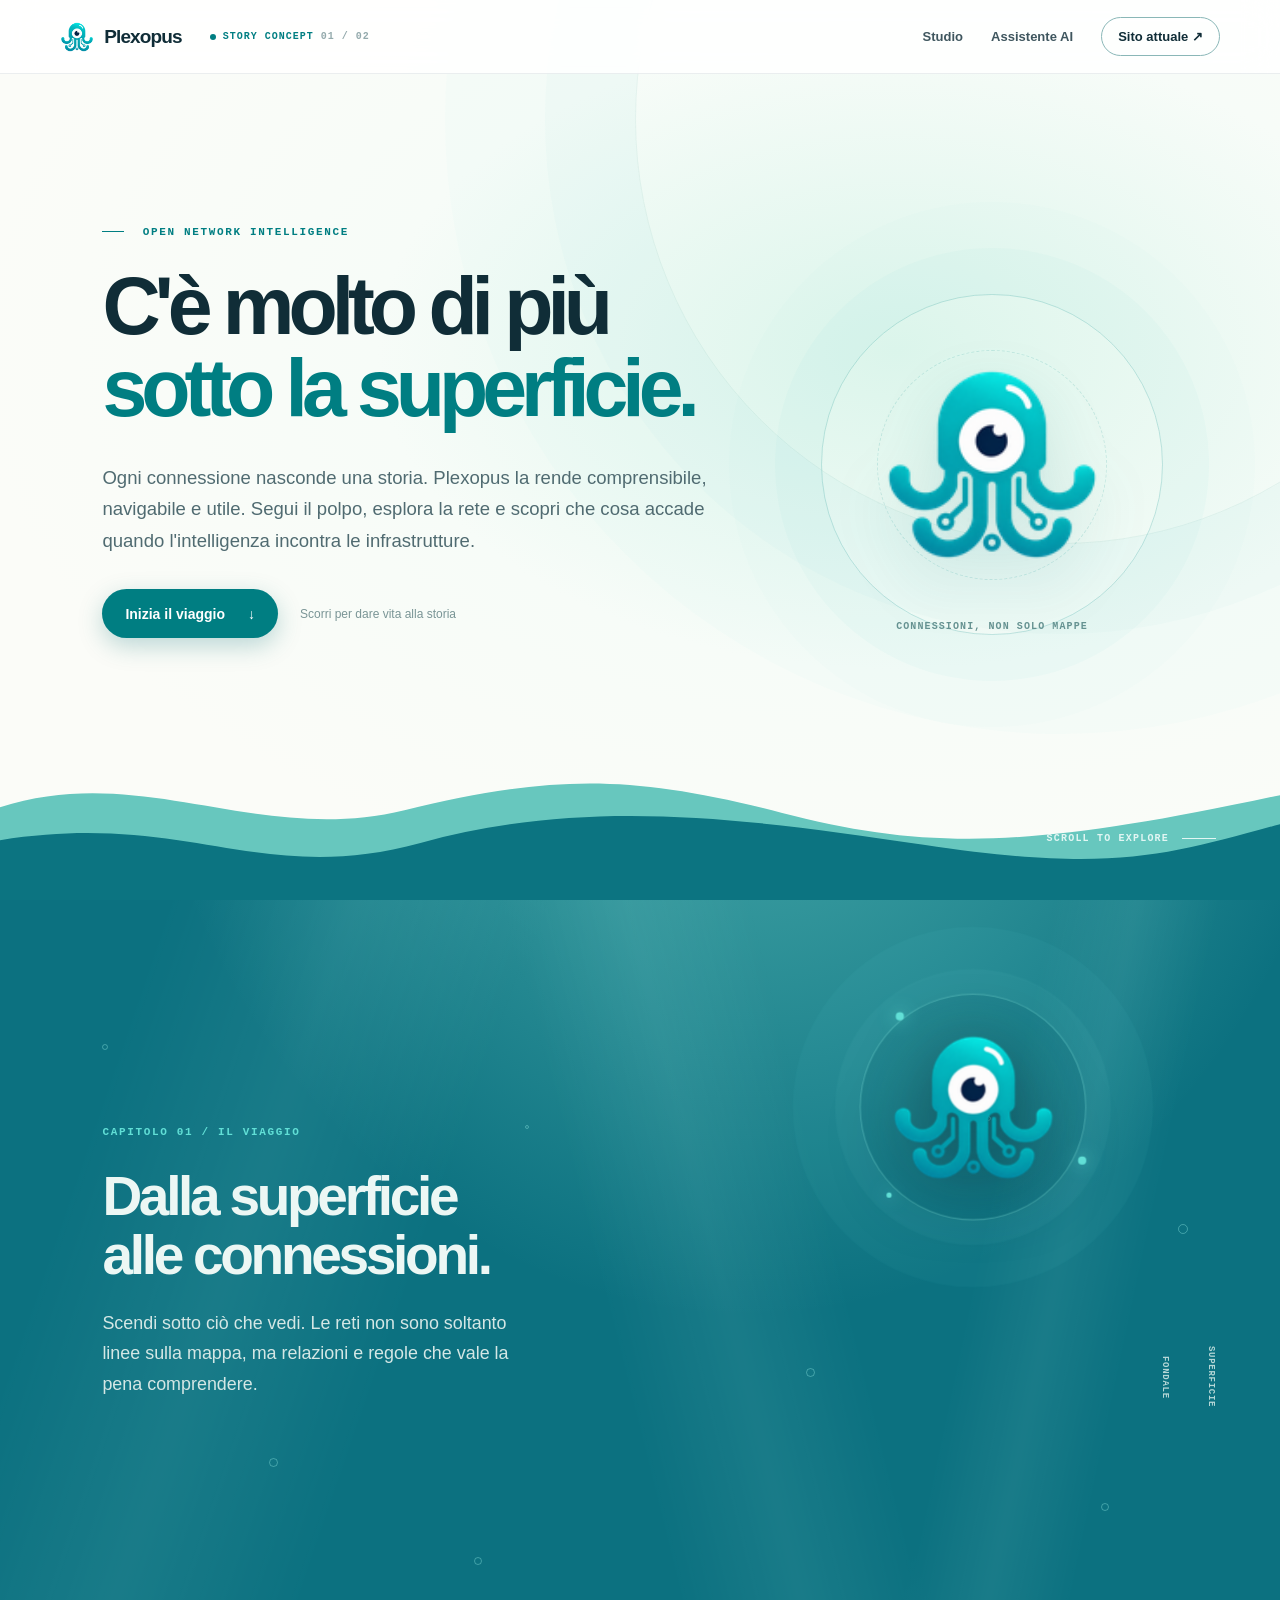
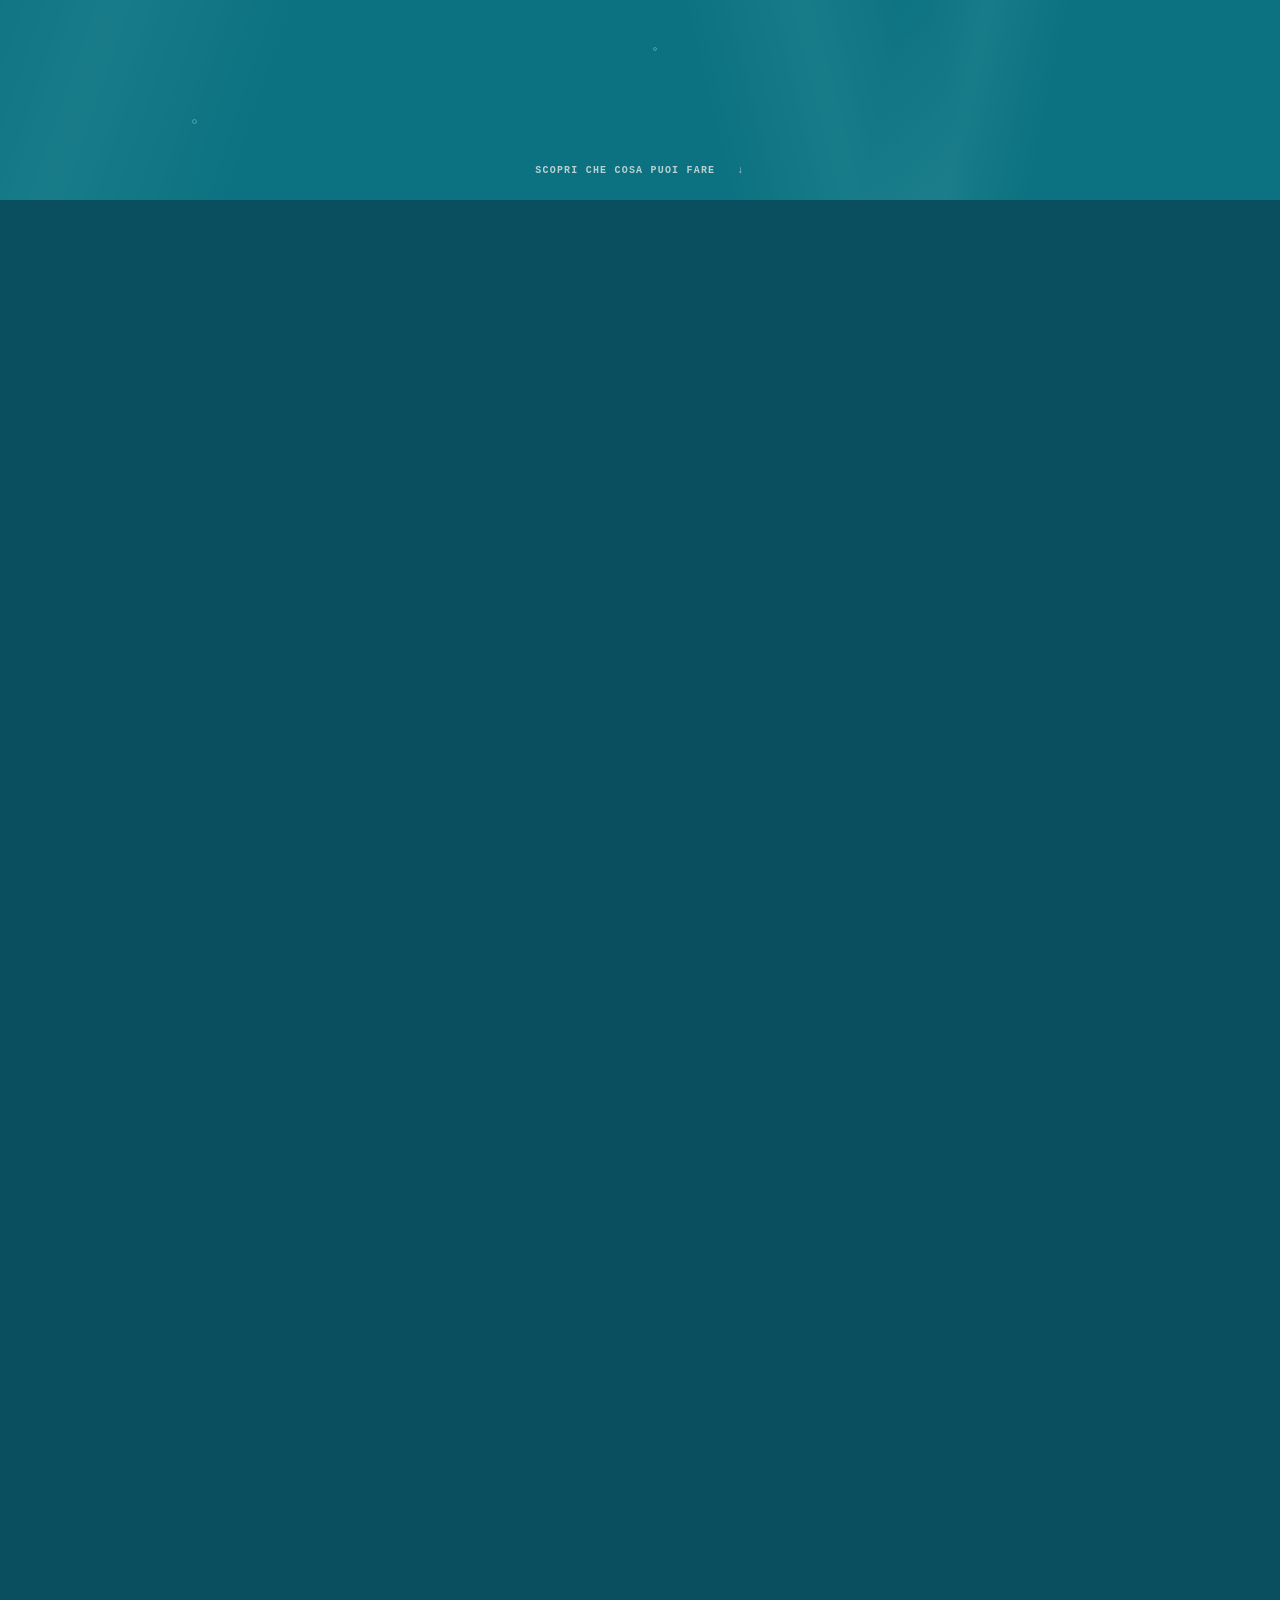
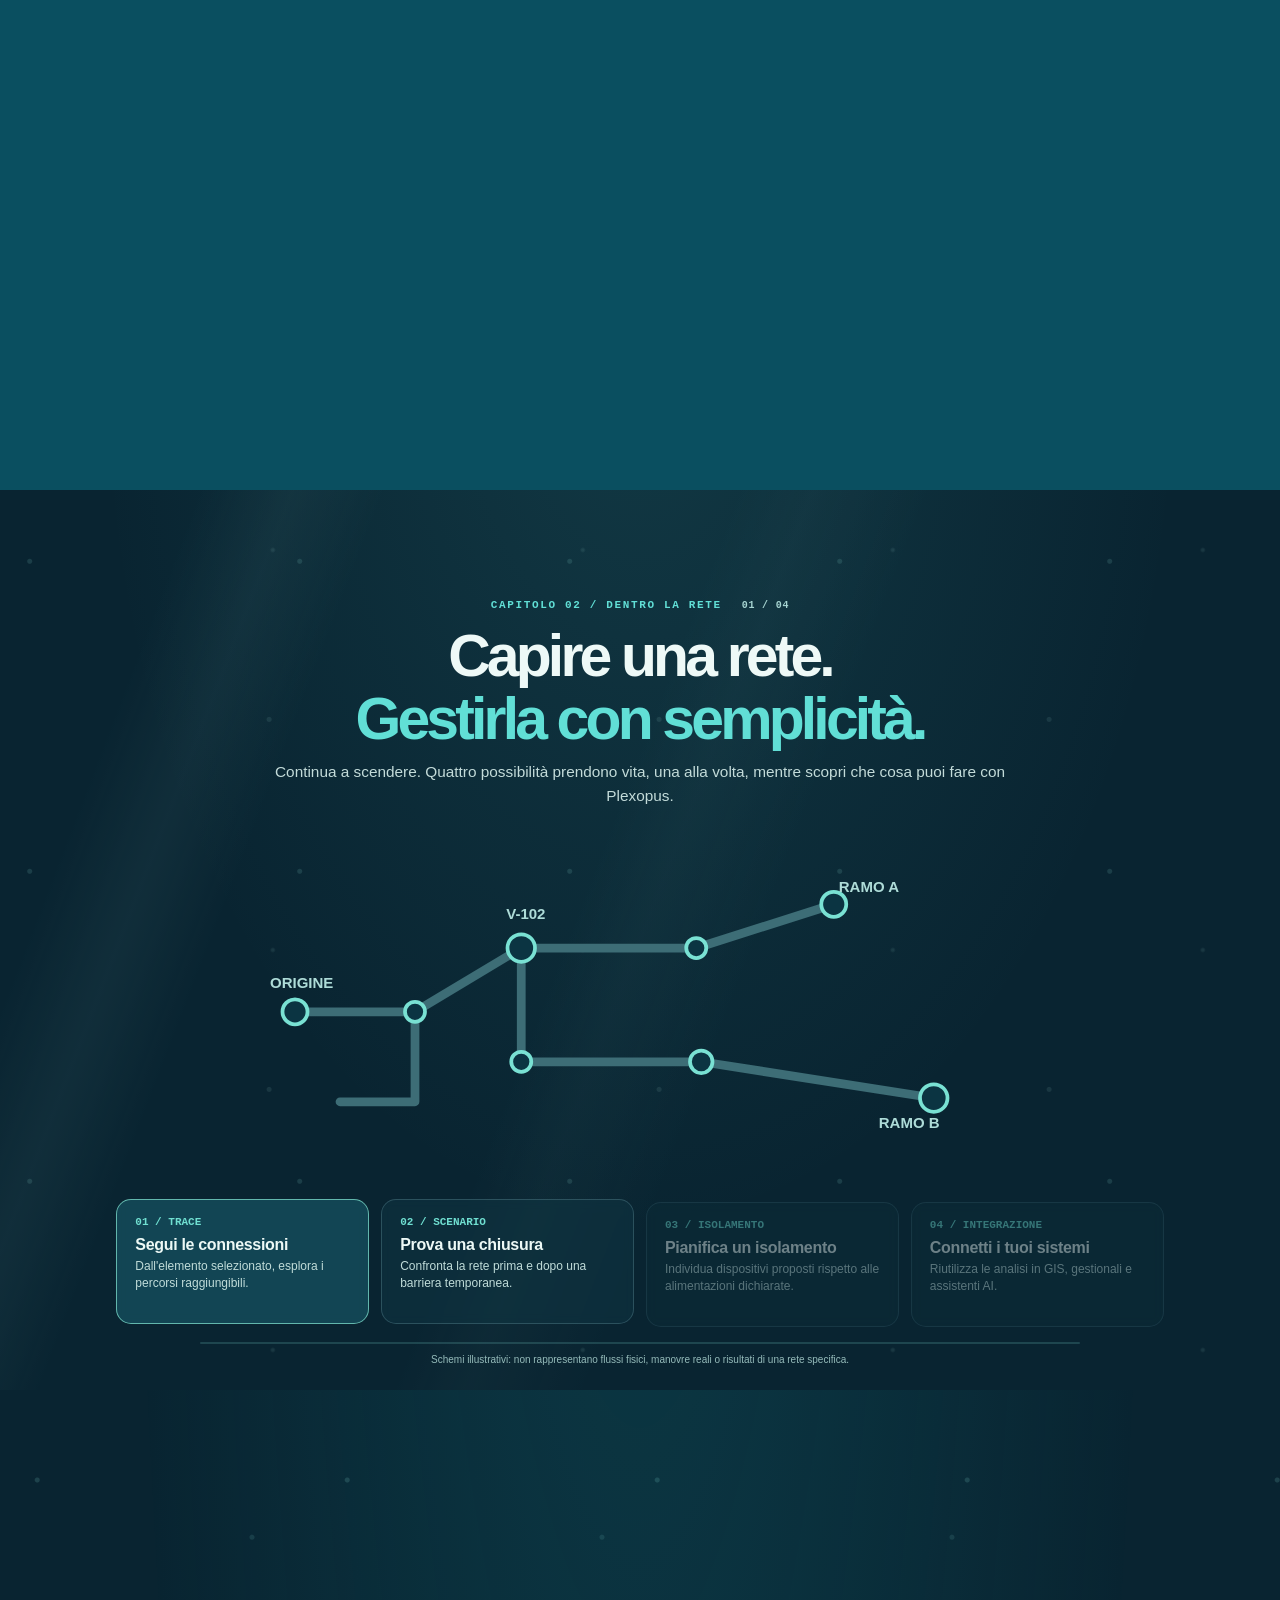
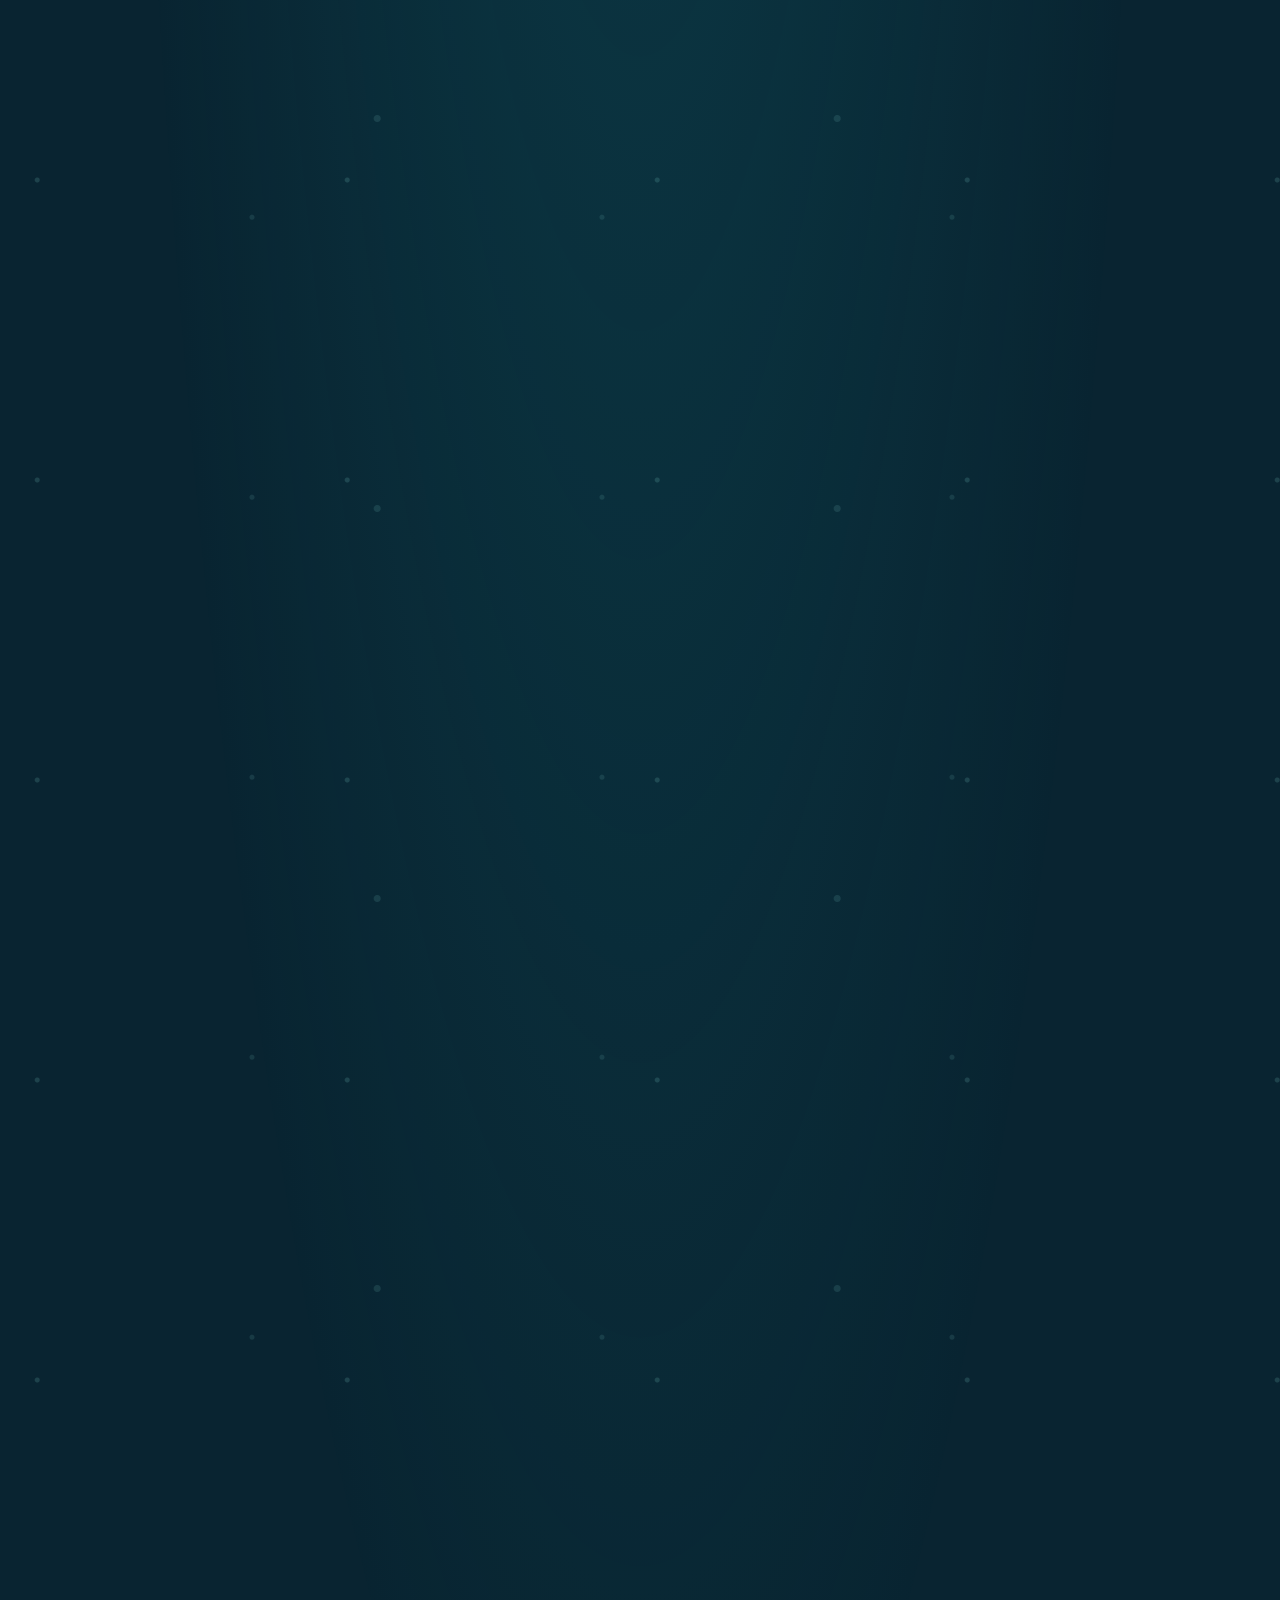
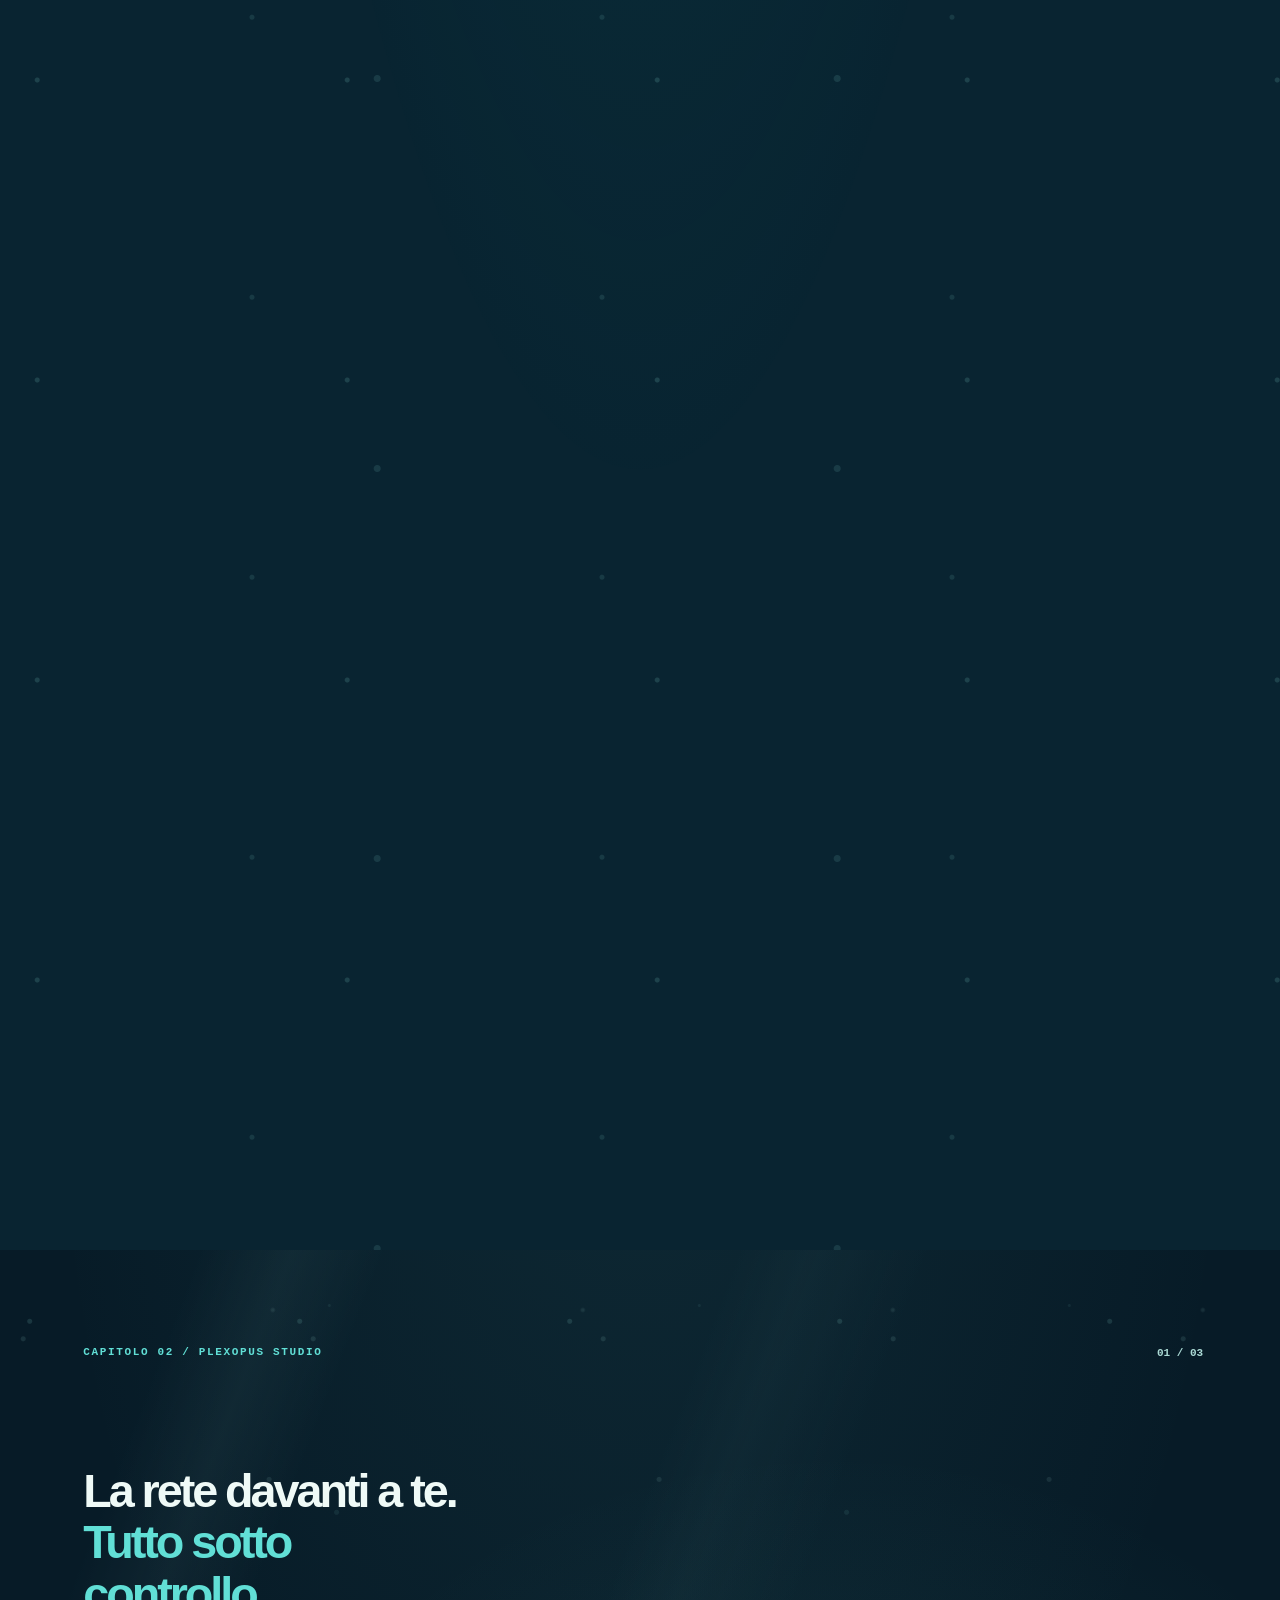
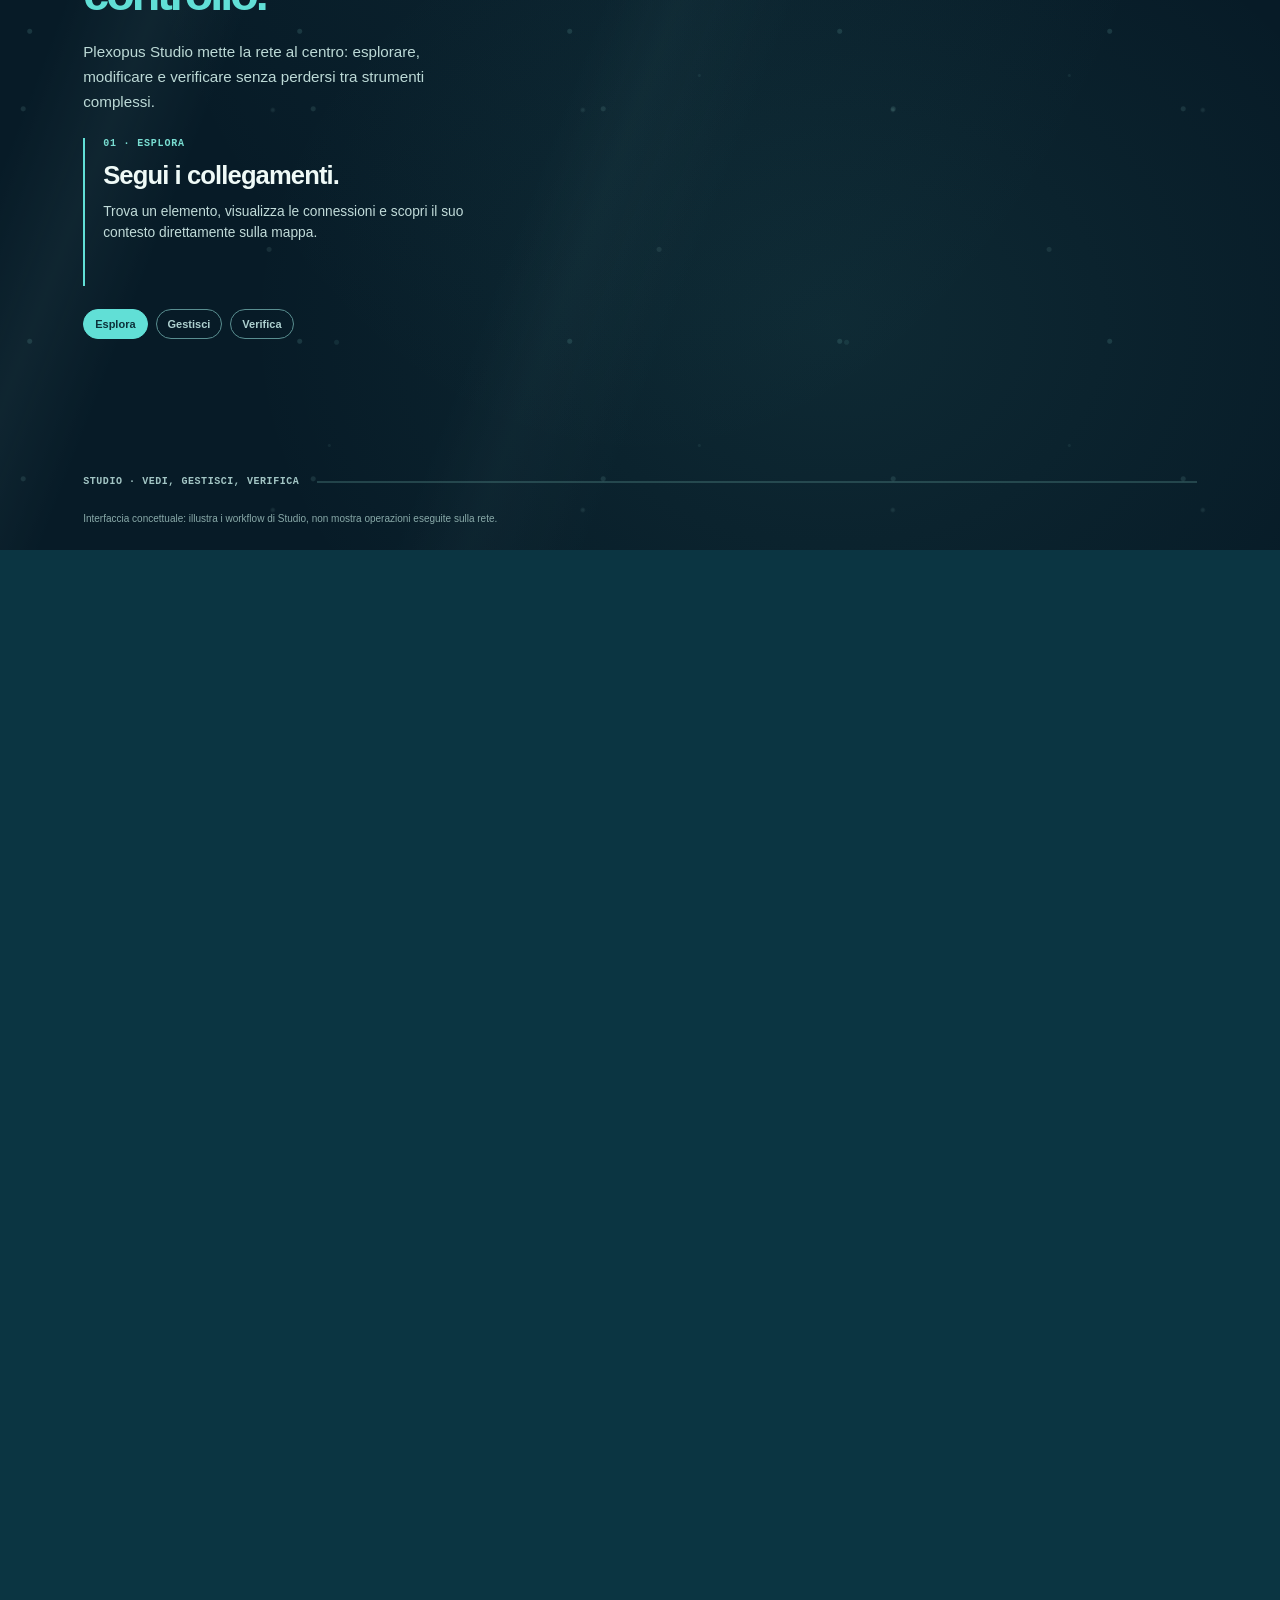
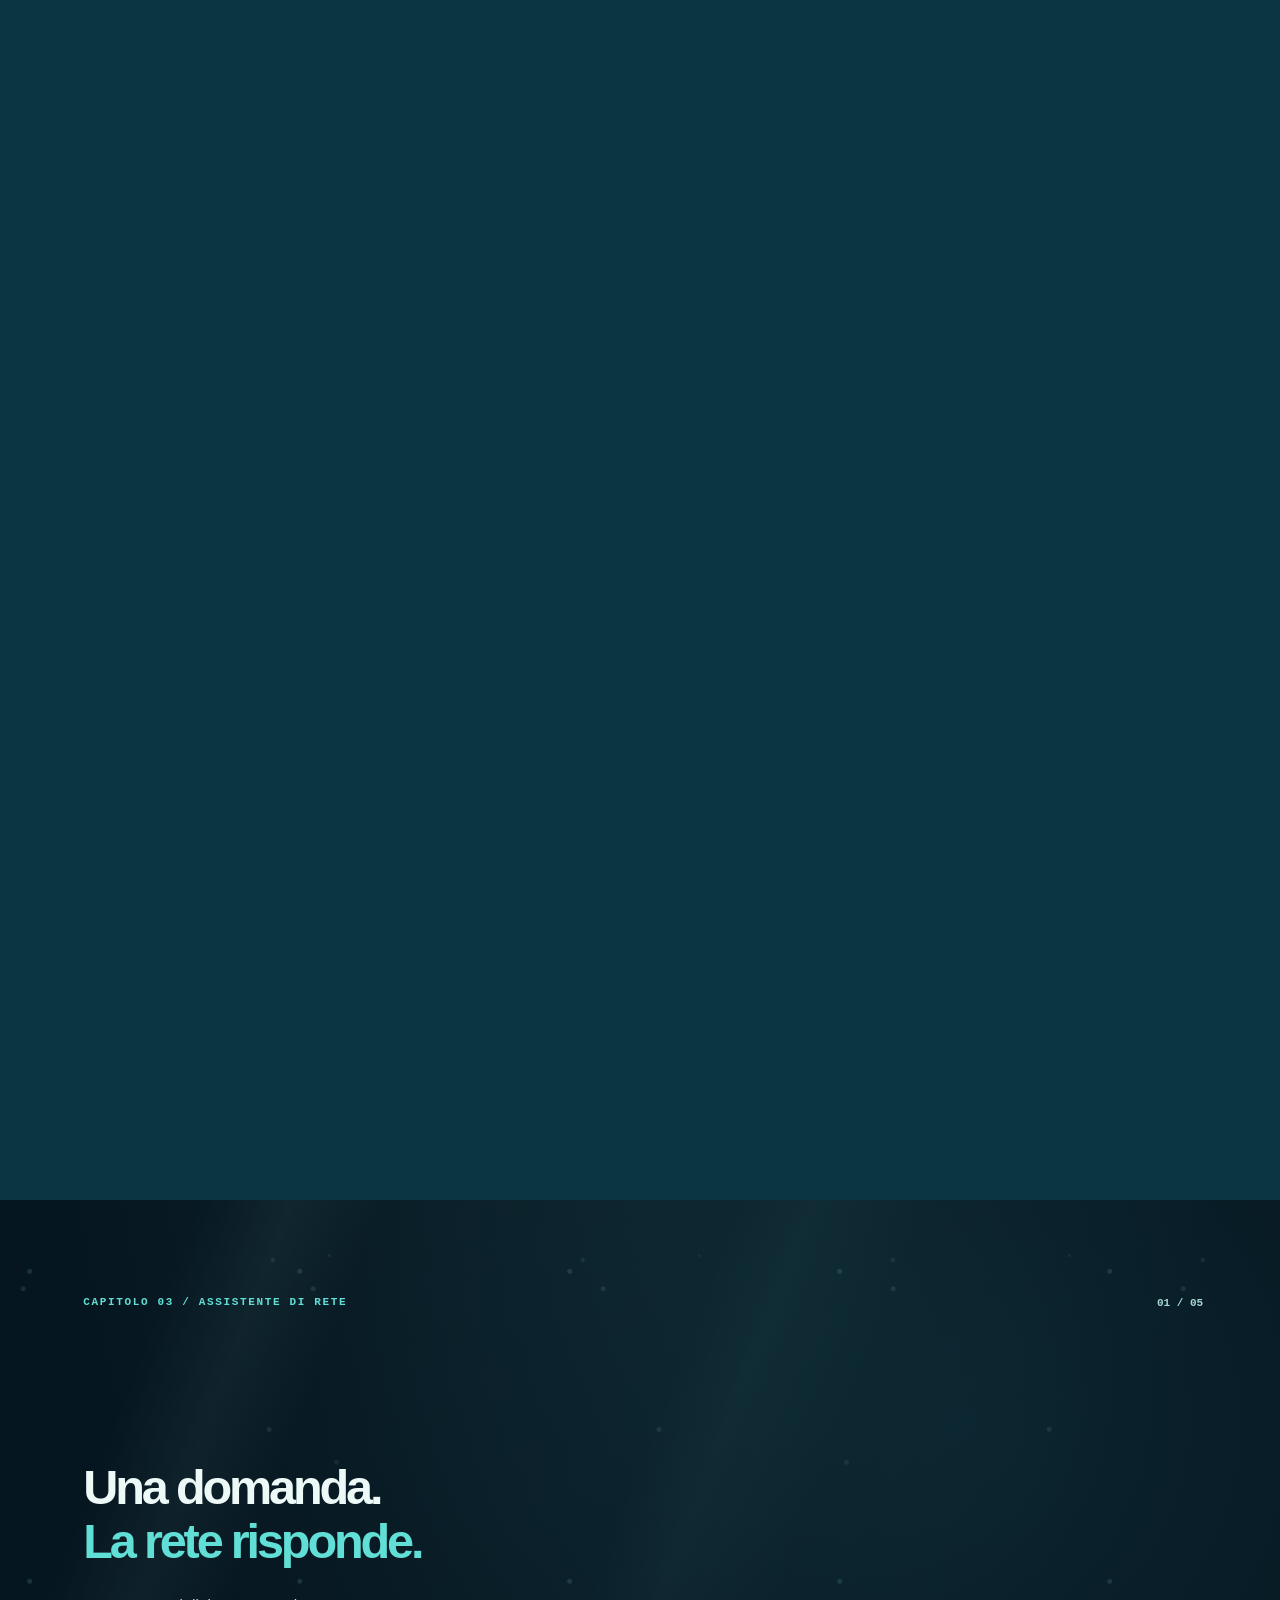
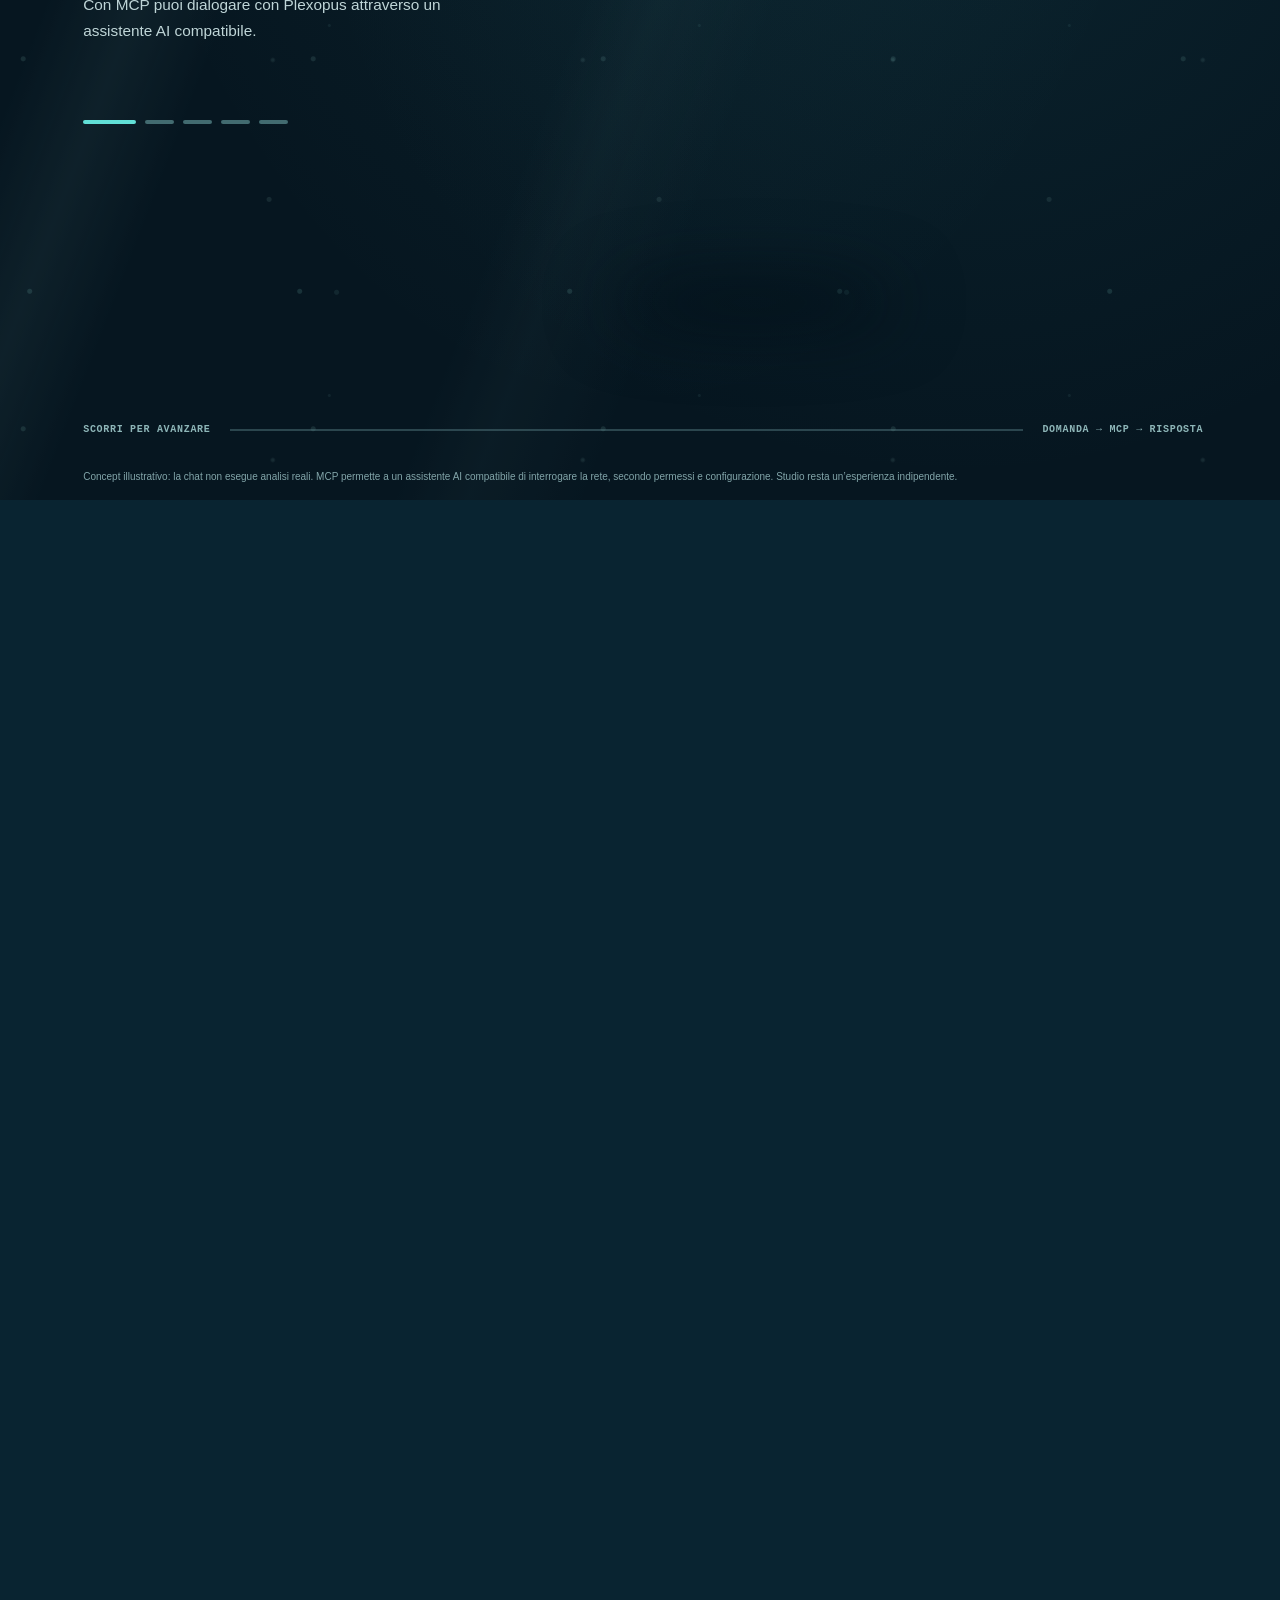
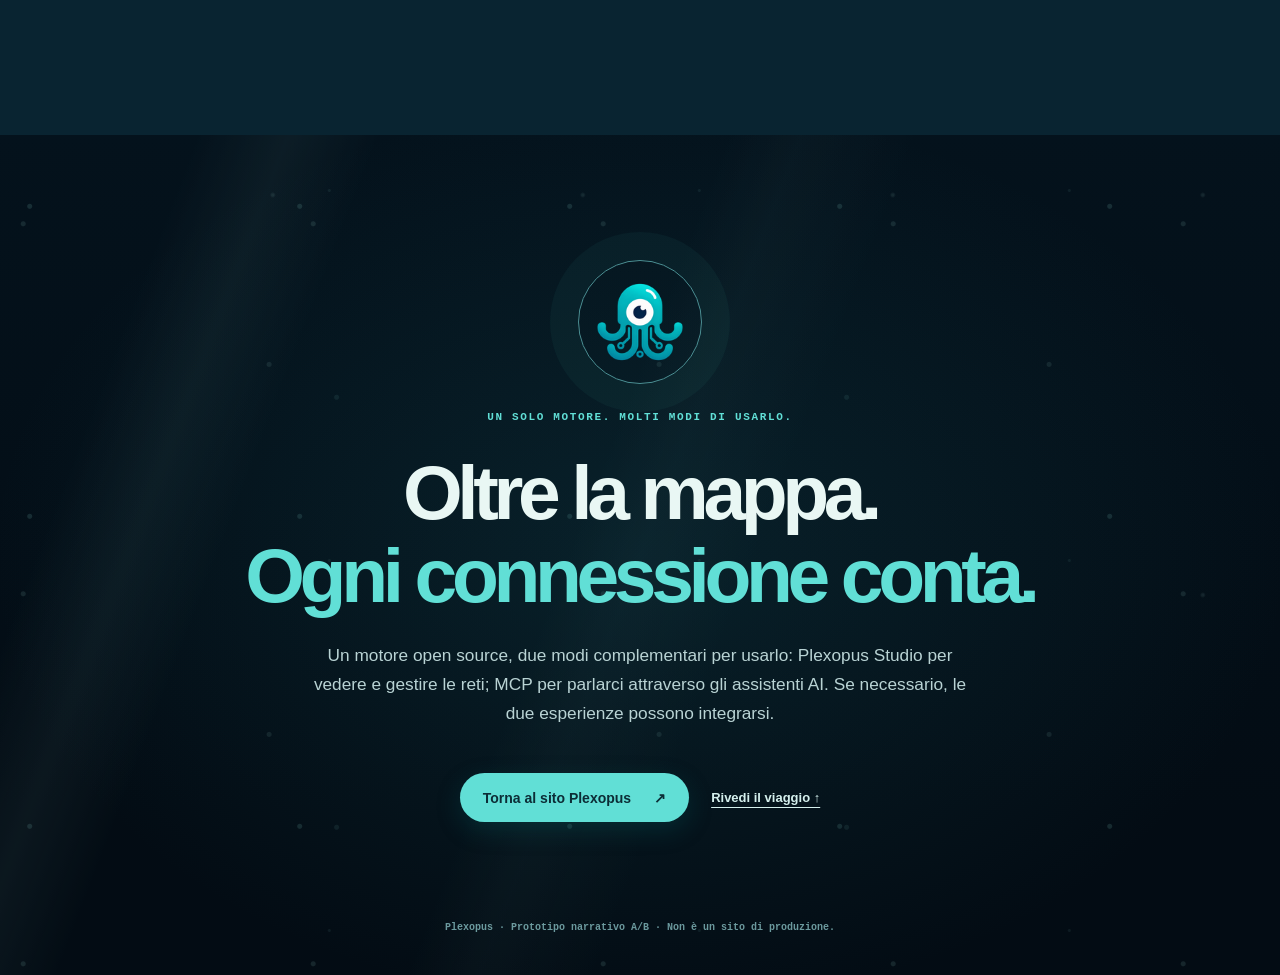
==== commit 164d7c39: "feat(site): pin capability demos and deepen continuous underwater story" ====
--- a/concept/index.html
+++ b/concept/index.html
@@ -100,35 +100,74 @@
       </div>
     </section>
 
-    <section class="bridge" id="capabilities-bridge" aria-labelledby="bridge-title">
-      <div class="bridge-ambient" aria-hidden="true"></div>
-      <div class="bridge-inner">
-        <p class="overline light">LA RETE PRENDE VITA</p>
+    <section class="bridge scroll-track" id="capabilities-bridge" aria-labelledby="bridge-title">
+  <div class="stage bridge-stage" id="bridge-stage" data-bridge-index="0">
+    <div class="ocean-continuity" aria-hidden="true"></div>
+    <div class="bridge-inner">
+      <div class="bridge-copy">
+        <p class="overline light">CAPITOLO 02 / DENTRO LA RETE <span class="bridge-counter" id="bridge-counter">01 / 04</span></p>
         <h2 id="bridge-title">Capire una rete.<br><span>Gestirla con semplicità.</span></h2>
-        <p>Scendendo sotto la superficie emergono le possibilità del motore Plexopus. Studio ti permette di vedere e gestire la rete. MCP apre un altro accesso, immediato, attraverso il tuo assistente AI.</p>
-        <div class="bridge-flow" aria-hidden="true">
-          <svg viewBox="0 0 920 105" preserveAspectRatio="xMidYMid meet">
-            <path class="bridge-flow-base" d="M42 58H245L332 27H470L565 79H712L855 39" fill="none" stroke="#4b7a82" stroke-width="7" stroke-linecap="round" stroke-linejoin="round"/>
-            <path class="bridge-flow-active" d="M42 58H245L332 27H470L565 79H712L855 39" fill="none" stroke="#61dfd6" stroke-width="5" stroke-linecap="round" stroke-linejoin="round" pathLength="1"/>
-            <g fill="#0d3845" stroke="#6bd5c9" stroke-width="4">
-              <circle cx="42" cy="58" r="11"/><circle cx="245" cy="58" r="10"/><circle cx="470" cy="27" r="10"/><circle cx="712" cy="79" r="10"/><circle cx="855" cy="39" r="12"/>
-            </g>
-          </svg>
-        </div>
-        <div class="bridge-values" aria-label="Capacità del motore Plexopus">
-          <article class="bridge-value" data-bridge-step="0"><b>01</b><h3>Tracing</h3><p>Scopri i collegamenti e i percorsi raggiungibili.</p></article>
-          <article class="bridge-value" data-bridge-step="1"><b>02</b><h3>Scenari</h3><p>Confronta la rete prima e dopo una chiusura ipotetica.</p></article>
-          <article class="bridge-value" data-bridge-step="2"><b>03</b><h3>Isolamento</h3><p>Valuta dispositivi e alimentazioni dichiarate.</p></article>
-          <article class="bridge-value" data-bridge-step="3"><b>04</b><h3>Integrazioni</h3><p>Connetti la logica di rete ai tuoi sistemi e alle AI.</p></article>
-        </div>
-        <p class="bridge-footnote">Le animazioni sono concettuali: non rappresentano simulazioni fisiche o operazioni reali sugli impianti.</p>
-      </div>
-    </section>
+        <p>Continua a scendere. Quattro possibilità prendono vita, una alla volta, mentre scopri che cosa puoi fare con Plexopus.</p>
+      </div>
+      <div class="bridge-flow" aria-hidden="true"><svg data-bridge-scene="0" viewBox="0 0 620 216" preserveAspectRatio="xMidYMid meet" aria-hidden="true">
+ <path d="M34 115H130L215 64H355L465 29M215 64V155H359L545 184M130 115V187H70" class="cap-base"/>
+ <path d="M34 115H130L215 64H355L465 29M215 64V155H359L545 184" class="cap-ink" pathLength="1"/>
+ <g class="cap-nodes"><circle cx="34" cy="115" r="10"/><circle cx="130" cy="115" r="8"/><circle cx="215" cy="64" r="11"/><circle cx="355" cy="64" r="8"/><circle cx="465" cy="29" r="10"/><circle cx="215" cy="155" r="8"/><circle cx="359" cy="155" r="9"/><circle cx="545" cy="184" r="11"/></g>
+ <g class="cap-labels"><text x="14" y="96">ORIGINE</text><text x="203" y="41">V-102</text><text x="469" y="19">RAMO A</text><text x="501" y="208">RAMO B</text></g>
+</svg>
+<svg data-bridge-scene="1" viewBox="0 0 620 216" preserveAspectRatio="xMidYMid meet" aria-hidden="true">
+ <rect x="5" y="10" width="295" height="190" rx="14" class="cap-panel"/>
+ <rect x="320" y="10" width="295" height="190" rx="14" class="cap-panel"/>
+ <text x="25" y="39" class="cap-heading">PRIMA</text><text x="340" y="39" class="cap-heading">DOPO LA CHIUSURA</text>
+ <path d="M25 103H110L180 69H270M180 69V160H275" class="cap-base"/>
+ <path d="M25 103H110L180 69H270M180 69V160H275" class="cap-ink" pathLength="1"/>
+ <path d="M340 103H418" class="cap-reached"/>
+ <path d="M418 103L495 69H586M495 69V160H587" class="cap-unreached"/>
+ <circle cx="418" cy="103" r="14" class="cap-barrier"/>
+ <path d="m412 97 12 12m0-12-12 12" class="cap-cross"/>
+ <g class="cap-labels"><text x="26" y="186">Percorsi raggiungibili</text><text x="341" y="186">Rami non più raggiunti</text></g>
+</svg>
+<svg data-bridge-scene="2" viewBox="0 0 620 216" preserveAspectRatio="xMidYMid meet" aria-hidden="true">
+ <text x="24" y="26" class="cap-heading">ALIMENTAZIONI ESPLICITE</text>
+ <path d="M45 73H210L337 116H555M45 179H210L337 116" class="cap-base"/>
+ <path d="M45 73H210M45 179H210" class="cap-ink" pathLength="1"/>
+ <path d="M210 73L337 116H555M210 179L337 116" class="cap-unreached"/>
+ <g class="cap-nodes"><circle cx="45" cy="73" r="12"/><circle cx="45" cy="179" r="12"/></g>
+ <circle cx="210" cy="73" r="16" class="cap-barrier"/><circle cx="210" cy="179" r="16" class="cap-barrier"/>
+ <path d="m202 65 16 16m0-16-16 16m0 90 16 16m0-16-16 16" class="cap-cross"/>
+ <rect x="524" y="102" width="56" height="28" rx="6" class="cap-target"/>
+ <g class="cap-labels"><text x="18" y="54">S1</text><text x="18" y="205">S2</text><text x="194" y="48">V-12</text><text x="194" y="159">V-16</text><text x="527" y="95">TARGET</text></g>
+ <text x="533" y="120" class="cap-target-label">P-17</text>
+</svg>
+<svg data-bridge-scene="3" viewBox="0 0 620 216" preserveAspectRatio="xMidYMid meet" aria-hidden="true">
+ <g class="cap-integrations">
+  <path d="M304 105L143 48M304 105L490 48M304 105L144 177M304 105L488 177" class="cap-base"/>
+  <path d="M304 105L143 48M304 105L490 48M304 105L144 177M304 105L488 177" class="cap-ink" pathLength="1"/>
+  <rect x="249" y="79" width="112" height="53" rx="15" class="cap-core"/>
+  <text x="305" y="102" text-anchor="middle" class="cap-core-label">PLEXOPUS</text>
+  <text x="305" y="118" text-anchor="middle" class="cap-core-sub">CORE</text>
+  <g class="cap-pill"><rect x="84" y="28" width="120" height="41" rx="20"/><rect x="422" y="28" width="120" height="41" rx="20"/><rect x="80" y="158" width="128" height="41" rx="20"/><rect x="420" y="158" width="140" height="41" rx="20"/></g>
+  <g class="cap-pill-label"><text x="144" y="53" text-anchor="middle">GIS</text><text x="482" y="53" text-anchor="middle">GESTIONALI</text><text x="144" y="184" text-anchor="middle">REST API</text><text x="490" y="184" text-anchor="middle">MCP / AI</text></g>
+ </g>
+</svg></div>
+      <div class="bridge-values" aria-label="Capacità del motore Plexopus">
+        <article class="bridge-value is-active" data-bridge-step="0"><b>01 / TRACE</b><h3>Segui le connessioni</h3><p>Dall'elemento selezionato, esplora i percorsi raggiungibili.</p></article>
+        <article class="bridge-value" data-bridge-step="1"><b>02 / SCENARIO</b><h3>Prova una chiusura</h3><p>Confronta la rete prima e dopo una barriera temporanea.</p></article>
+        <article class="bridge-value" data-bridge-step="2"><b>03 / ISOLAMENTO</b><h3>Pianifica un isolamento</h3><p>Individua dispositivi proposti rispetto alle alimentazioni dichiarate.</p></article>
+        <article class="bridge-value" data-bridge-step="3"><b>04 / INTEGRAZIONE</b><h3>Connetti i tuoi sistemi</h3><p>Riutilizza le analisi in GIS, gestionali e assistenti AI.</p></article>
+      </div>
+      <div class="bridge-bottom">
+        <div class="bridge-progress" aria-hidden="true"><span id="bridge-progress-fill"></span></div>
+        <p class="bridge-footnote">Schemi illustrativi: non rappresentano flussi fisici, manovre reali o risultati di una rete specifica.</p>
+      </div>
+    </div>
+  </div>
+</section>
 
 
     <!-- Scene 2: Studio is an independent, complete visual way to explore and manage a network. -->
     <section id="studio-story" class="scroll-track studio-track" aria-labelledby="studio-title">
-      <div class="stage studio-stage" id="studio-stage" data-studio-mode="explore">
+      <div class="stage studio-stage" id="studio-stage" data-studio-mode="explore"><div class="ocean-continuity" aria-hidden="true"></div>
         <div class="studio-atmosphere" aria-hidden="true"></div>
         <div class="studio-story-top"><p class="overline light">CAPITOLO 02 / PLEXOPUS STUDIO</p><span class="studio-story-counter" id="studio-story-counter">01 / 03</span></div>
         <div class="studio-story-copy">
@@ -176,7 +215,7 @@
     <!-- Scene 3: AI chat is a distinct way to ask the network through MCP, with no forced Studio handoff. -->
 
     <section id="conversation" class="scroll-track conversation-track" aria-labelledby="conversation-title">
-      <div class="stage conversation-stage" id="conversation-stage" data-moment="0">
+      <div class="stage conversation-stage" id="conversation-stage" data-moment="0"><div class="ocean-continuity" aria-hidden="true"></div>
         <div class="conversation-aura" aria-hidden="true"></div>
         <div class="conversation-topline"><p class="overline light">CAPITOLO 03 / ASSISTENTE DI RETE</p><span class="moment-counter" id="moment-counter">01 / 05</span></div>
         <div class="conversation-copy">
@@ -222,7 +261,7 @@
       </div>
     </section>
 
-    <section class="closing" id="next" aria-labelledby="closing-title">
+    <section class="closing" id="next" aria-labelledby="closing-title"><div class="ocean-continuity" aria-hidden="true"></div>
       <div class="closing-glow" aria-hidden="true"></div>
       <div class="closing-emblem"><img src="../assets/plexopus-symbol-128.png" width="96" height="96" alt=""></div>
       <p class="overline light">UN SOLO MOTORE. MOLTI MODI DI USARLO.</p>
--- a/concept/story.css
+++ b/concept/story.css
@@ -513,3 +513,128 @@
   .studio-theatre .studio{transform:none!important;height:340px;opacity:1!important}
   .studio-story-footer{display:none}
 }
+
+
+/* Concept 04: true pinned capabilities, staged network demonstrations and progressive ocean depth. */
+html.has-scroll-story .bridge{height:440svh;padding:0;border:0;background:#092431;}
+.bridge{background:#092431;}
+.bridge-stage{
+  --scene-p:0;--bridge-path-draw:0;--bridge-effect:0;
+  display:flex;align-items:stretch;justify-content:center;min-height:0;
+  background-color:#092431;background-image:radial-gradient(ellipse at 50% -15%,#4fc9ca20,transparent 60%);
+  padding:0;border:0;
+}
+.bridge-inner{
+  position:relative;z-index:2;width:min(1160px,100%);max-width:1160px;
+  height:100%;padding:clamp(88px,12svh,132px) clamp(20px,4.4vw,70px) 25px;
+  display:grid;grid-template-rows:auto minmax(130px,1fr) auto auto;gap:clamp(9px,2vh,24px);
+  align-items:center;
+}
+.bridge-copy{align-self:start;min-width:0;text-align:center;}
+.bridge-copy .overline{display:flex;justify-content:center;align-items:center;gap:20px;margin:0 0 12px}
+.bridge-counter{font:700 10px var(--px-font-mono,monospace);color:#a7d5d2;letter-spacing:.08em}
+.bridge-copy h2{font-size:clamp(2.5rem,4.6vw,4.8rem);margin:0 auto 10px;line-height:1.06;}
+.bridge-copy>p:last-child{max-width:760px;margin:0 auto;font-size:clamp(13px,1.2vw,16px);line-height:1.52;color:#c3dbd9}
+.bridge-flow{position:relative;height:100%;max-height:270px;min-height:124px;width:100%;max-width:980px;margin:0 auto;display:block;}
+.bridge-flow [data-bridge-scene]{position:absolute;inset:0;width:100%;height:100%;opacity:0;visibility:hidden;transition:opacity .23s linear;}
+.bridge-stage[data-bridge-index="0"] [data-bridge-scene="0"],
+.bridge-stage[data-bridge-index="1"] [data-bridge-scene="1"],
+.bridge-stage[data-bridge-index="2"] [data-bridge-scene="2"],
+.bridge-stage[data-bridge-index="3"] [data-bridge-scene="3"]{opacity:1;visibility:visible;}
+.cap-base{stroke:#3d6d76;stroke-width:7;fill:none;stroke-linecap:round;stroke-linejoin:round}
+.cap-ink{stroke:#61dfd6;stroke-width:5;fill:none;stroke-linecap:round;stroke-linejoin:round;stroke-dasharray:1;stroke-dashoffset:calc(1 - var(--bridge-path-draw))}
+.cap-reached{stroke:#61dfd6;stroke-width:6;fill:none;stroke-linecap:round}
+.cap-unreached{stroke:#eba66f;stroke-width:6;stroke-dasharray:8 7;fill:none;stroke-linecap:round;stroke-linejoin:round;opacity:var(--bridge-effect)}
+.cap-panel{fill:#104251;stroke:#347382;stroke-width:1.5}
+.cap-nodes circle{fill:#0b3442;stroke:#79e1d3;stroke-width:3}
+.cap-labels{fill:#aedcd8;font:600 12px var(--px-font-sans,sans-serif)}
+.cap-heading{fill:#d5eee9;font:700 12px var(--px-font-sans,sans-serif);letter-spacing:1px}
+.cap-barrier{fill:#382f31;stroke:#ffbd84;stroke-width:3;opacity:var(--bridge-effect)}
+.cap-cross{stroke:#ffd6ad;stroke-width:3;stroke-linecap:round;fill:none;opacity:var(--bridge-effect)}
+.cap-target{fill:#423b35;stroke:#ffbd84;stroke-width:2;opacity:var(--bridge-effect)}
+.cap-target-label{fill:#ffe8d0;font:700 12px var(--px-font-sans,sans-serif)}
+.cap-core{fill:#104754;stroke:#72e1d4;stroke-width:2}
+.cap-core-label{fill:#effbf9;font:700 13px var(--px-font-sans,sans-serif)}
+.cap-core-sub{fill:#8fd5cd;font:700 10px var(--px-font-sans,sans-serif)}
+.cap-pill rect{fill:#153e4b;stroke:#61979c;stroke-width:2}
+.cap-pill-label{fill:#d5edea;font:700 12px var(--px-font-sans,sans-serif)}
+.bridge-values{display:grid;grid-template-columns:repeat(4,minmax(0,1fr));gap:12px;max-width:none;margin:0}
+.bridge-value{padding:16px 18px;min-height:125px;opacity:.44;transform:translateY(3px);background:#113a4770;border:1px solid #55818b70}
+.bridge-value.is-active{opacity:1;transform:translateY(0);background:#175261bb;border-color:#81e2d0ba}
+.bridge-value h3{font-size:16px;margin:8px 0 4px}
+.bridge-value p{font-size:12px;line-height:1.45}
+.bridge-bottom{width:100%;max-width:880px;margin:auto auto 0}
+.bridge-progress{height:2px;border-radius:99px;background:#579b9d48}
+.bridge-progress span{display:block;width:0;height:2px;background:#61dfd6}
+.bridge .bridge-footnote{font-size:10px;color:#95bbba!important;max-width:none;margin:10px auto 0;text-align:center}
+.studio-stage,.conversation-stage{
+  background-image:radial-gradient(ellipse at 50% -25%,#62caca14,transparent 66%);
+}
+.studio-stage{background-color:#071b27}
+.conversation-stage{background-color:#061620}
+.closing{background:linear-gradient(180deg,#04121c,#030c14 80%)}
+.ocean-continuity{position:absolute;inset:0;pointer-events:none;z-index:0;overflow:hidden;
+  background-image:
+    radial-gradient(circle at 11% 23%,#93e8dd31 0 2px,transparent 3px),
+    radial-gradient(circle at 69% 62%,#baf9ee21 0 2px,transparent 3px),
+    radial-gradient(circle at 88% 15%,#baf9ee22 0 1px,transparent 3px),
+    linear-gradient(111deg,transparent 12%,#9bd7d215 18%,transparent 24%,transparent 45%,#9bd7d20c 50%,transparent 58%);
+  background-size:270px 310px,390px 370px,310px 400px,100% 100%;
+  background-position:0 calc(-40px * var(--scene-p,0)),0 calc(-90px * var(--scene-p,0)),0 calc(-25px * var(--scene-p,0)),0 0;
+  opacity:calc(.70 - .37 * var(--scene-p,0));
+}
+.bridge-inner,.studio-story-top,.studio-story-copy,.studio-theatre,.studio-story-footer,.studio-story-disclaimer,.conversation-topline,.conversation-copy,.device-theatre,.progress-footer,.concept-disclaimer{z-index:2}
+html:not(.has-scroll-story) .bridge{height:auto;padding:95px 20px}
+html:not(.has-scroll-story) .bridge-stage{position:relative;height:auto;min-height:750px}
+html:not(.has-scroll-story) .bridge-flow [data-bridge-scene="0"]{visibility:visible;opacity:1}
+html:not(.has-scroll-story) .bridge-value{opacity:1;transform:none}
+@media(max-width:820px){
+  html.has-scroll-story .bridge{height:490svh}
+  .bridge-stage{height:100svh;min-height:0}
+  .bridge-inner{padding:calc(82px + env(safe-area-inset-top)) 18px max(12px,env(safe-area-inset-bottom));gap:clamp(5px,1vh,10px);grid-template-rows:auto minmax(110px,1fr) auto auto}
+  .bridge-copy .overline{font-size:9px;gap:8px;margin:0 0 8px}
+  .bridge-copy h2{font-size:clamp(2rem,6.2vw,3rem);line-height:1.07;margin-bottom:8px}
+  .bridge-copy>p:last-child{font-size:13px;line-height:1.45}
+  .bridge-flow{min-height:100px;max-height:265px}
+  .bridge-values{grid-template-columns:1fr;min-height:110px;gap:0}
+  .bridge-value{min-height:105px;padding:14px 18px}
+  .bridge-value h3{font-size:16px;margin:6px 0 5px}
+  .bridge-value p{font-size:12.5px}
+  html.has-scroll-story .bridge-value:not(.is-active){display:none}
+  .bridge-bottom{margin-top:0}
+  .bridge .bridge-footnote{font-size:10px;line-height:1.4}
+}
+@media(max-width:560px){
+  .bridge-inner{padding:calc(72px + env(safe-area-inset-top)) 15px max(10px,env(safe-area-inset-bottom));gap:6px}
+  .bridge-copy h2{font-size:clamp(1.87rem,7.6vw,2.5rem)}
+  .bridge-copy>p:last-child{font-size:12px;line-height:1.38}
+  .bridge-flow{min-height:105px}
+  .bridge-value{min-height:112px;padding:13px 14px}
+  .bridge-value h3{font-size:15px}
+  .bridge-value p{font-size:12px;line-height:1.35}
+}
+@media(max-height:650px) and (max-width:820px){
+  .bridge-inner{padding-top:calc(60px + env(safe-area-inset-top));grid-template-rows:auto minmax(82px,1fr) auto auto}
+  .bridge-copy h2{font-size:clamp(1.7rem,6.5vw,2.1rem);margin-bottom:4px}
+  .bridge-copy>p:last-child{font-size:11px;line-height:1.25}
+  .bridge-copy .overline{margin-bottom:4px}
+  .bridge-value{min-height:84px;padding:9px 12px}
+  .bridge-value h3{font-size:13px;margin:3px 0}
+  .bridge-value p{font-size:10.5px}
+  .bridge-flow{min-height:80px}
+  .bridge .bridge-footnote{font-size:8.5px;margin-top:6px}
+}
+@media(prefers-reduced-motion:reduce){
+  .bridge{height:auto!important;padding:0!important}
+  .bridge-stage{height:auto;min-height:0;position:relative;overflow:visible;background-color:#081d2a!important}
+  .bridge-inner{height:auto;padding:95px 22px 30px;grid-template-rows:auto 200px auto auto}
+  .bridge-flow{height:200px}
+  .bridge-flow [data-bridge-scene]{transition:none}
+  .bridge-value{opacity:1;transform:none}
+  .bridge-values{grid-template-columns:repeat(2,minmax(0,1fr))}
+  .bridge-value:not(.is-active){display:block!important}
+  .bridge-stage [data-bridge-scene="0"]{visibility:visible;opacity:1}
+  .studio-stage{background-color:#061620!important}
+  .conversation-stage{background-color:#04121c!important}
+  .ocean-continuity{opacity:.33;background-position:0 0}
+}
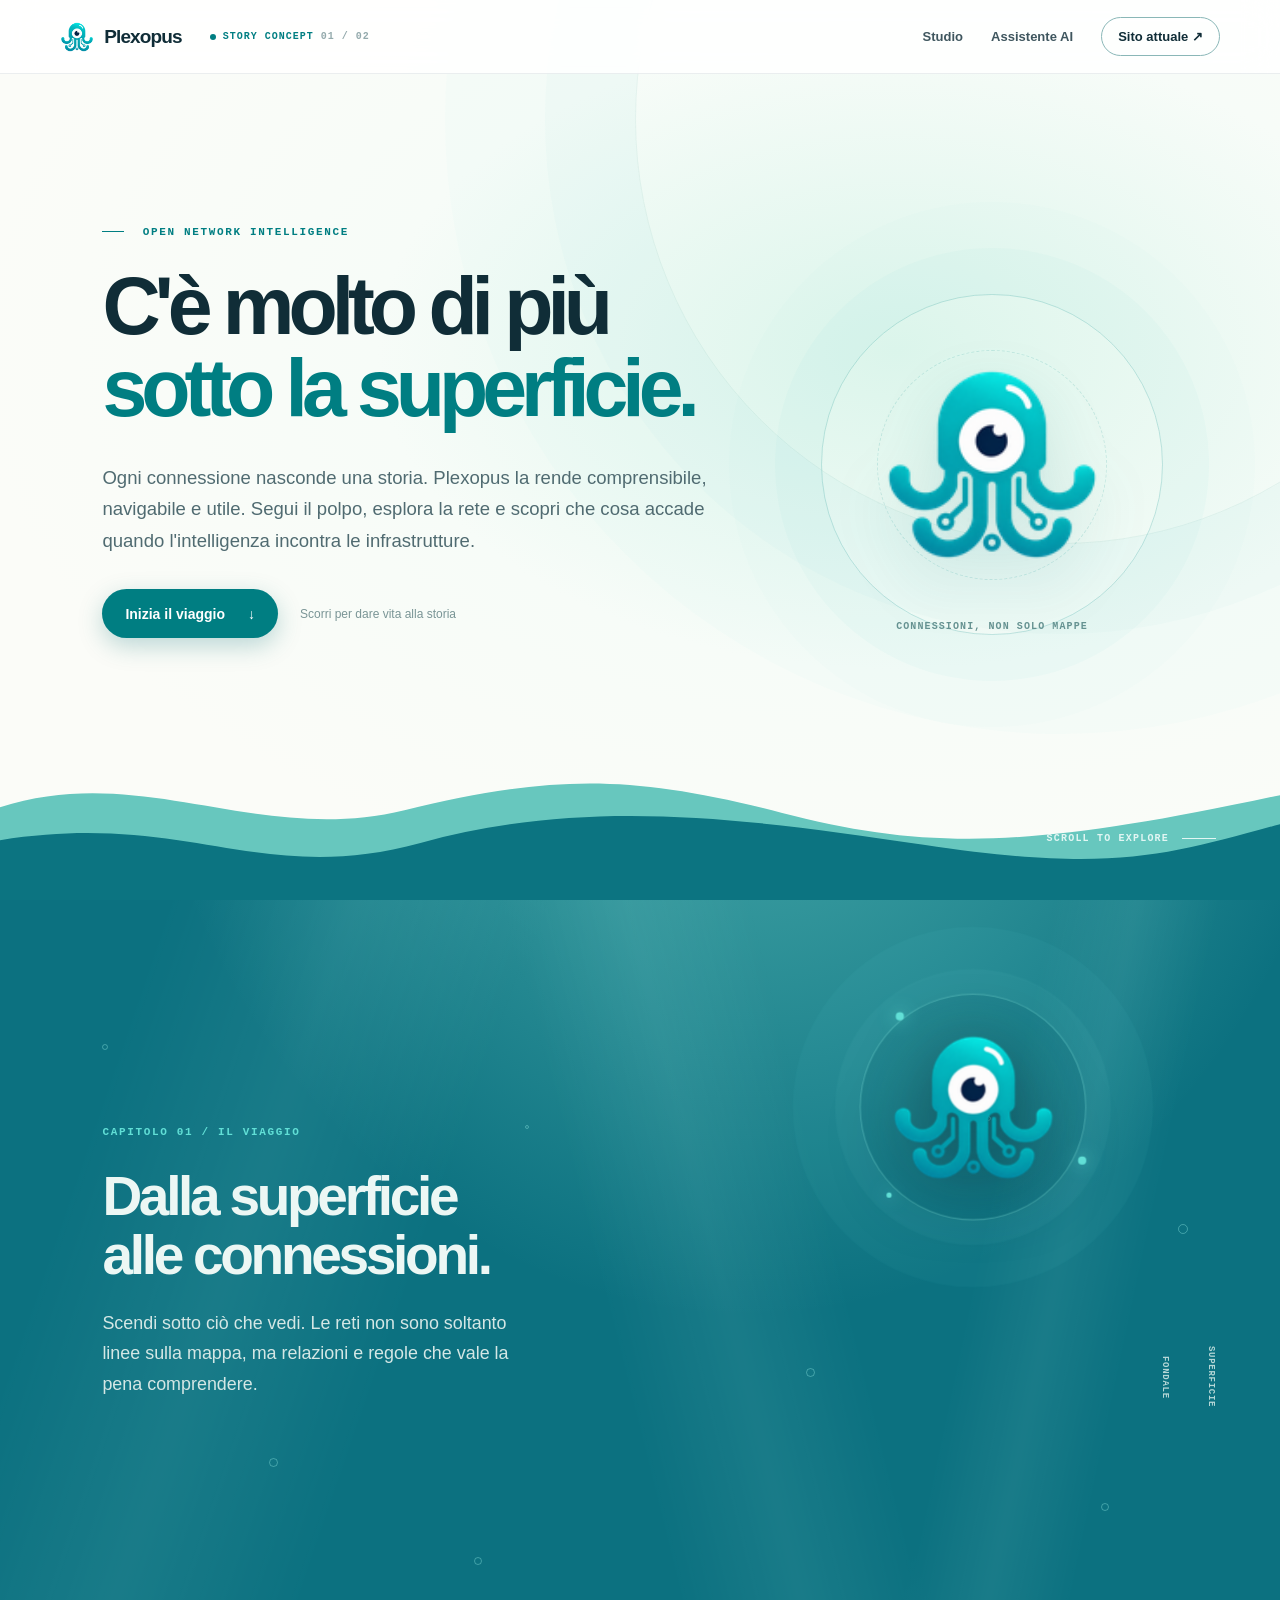
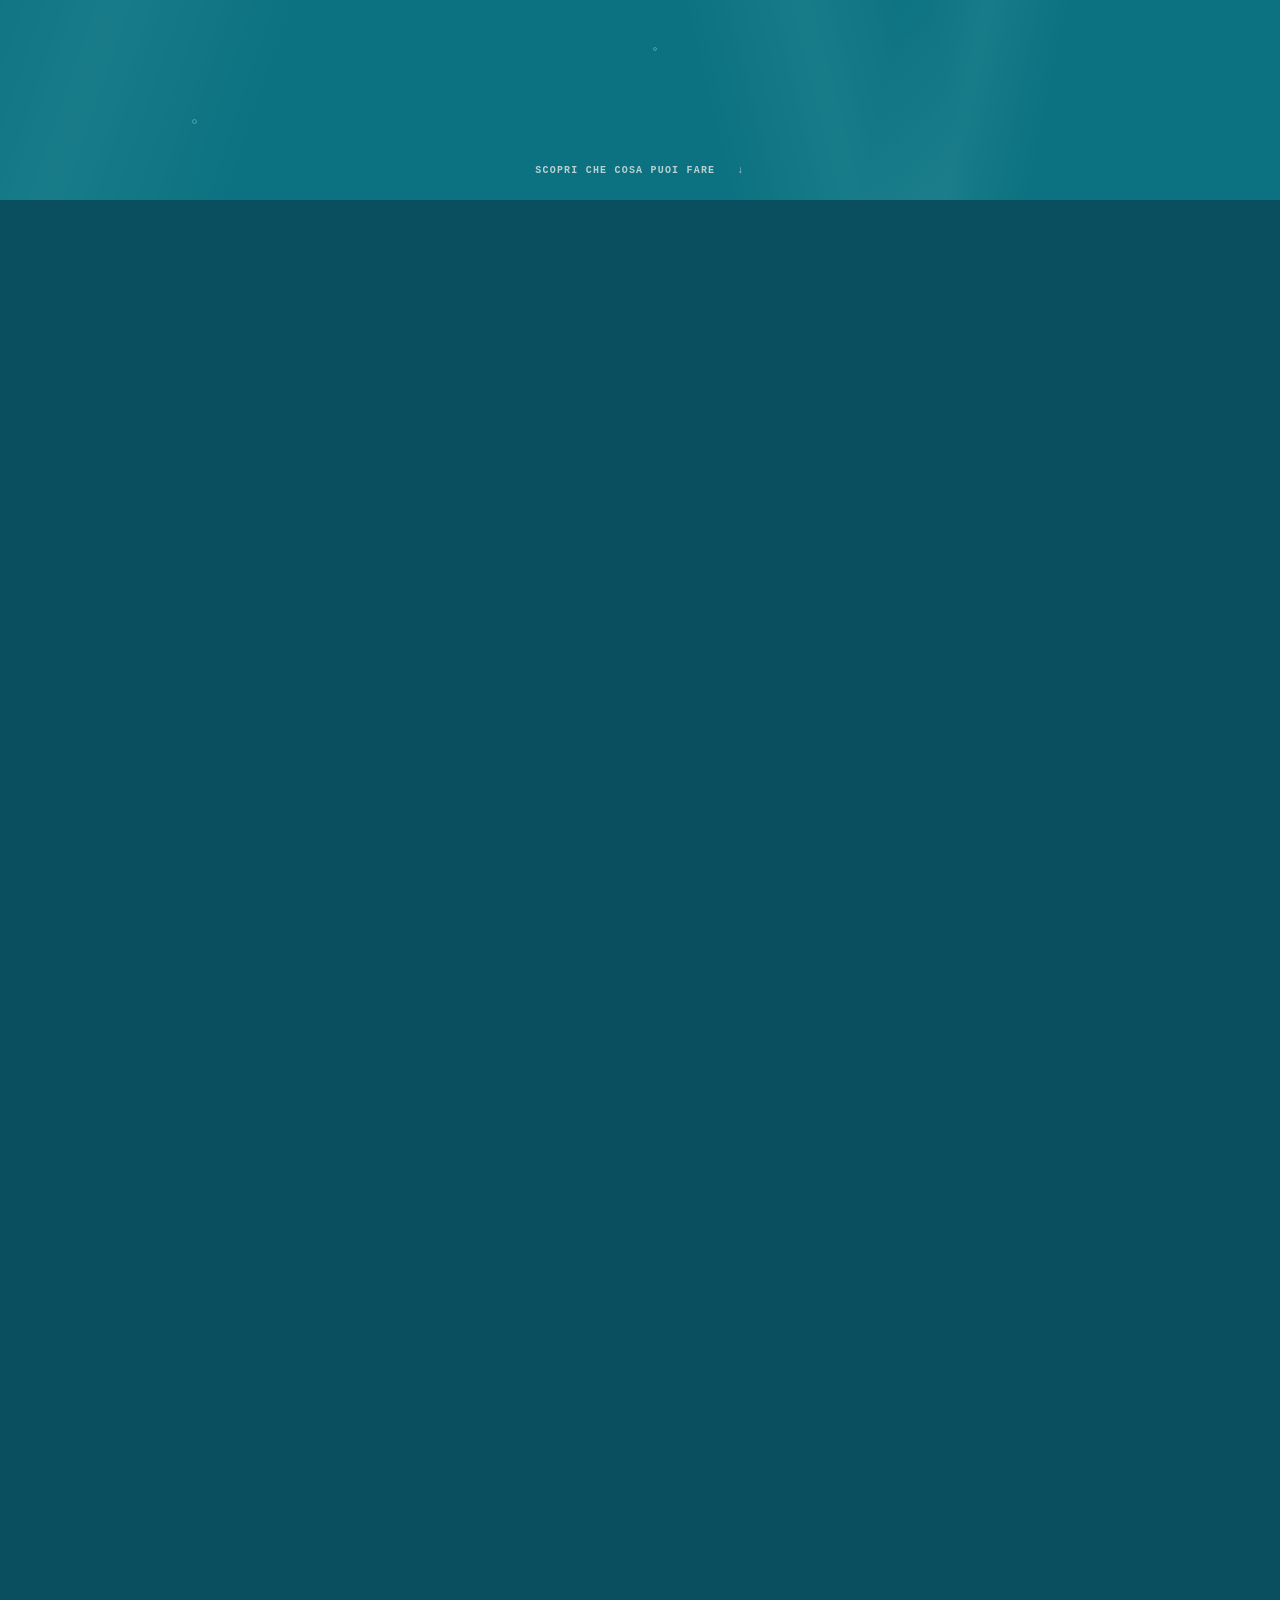
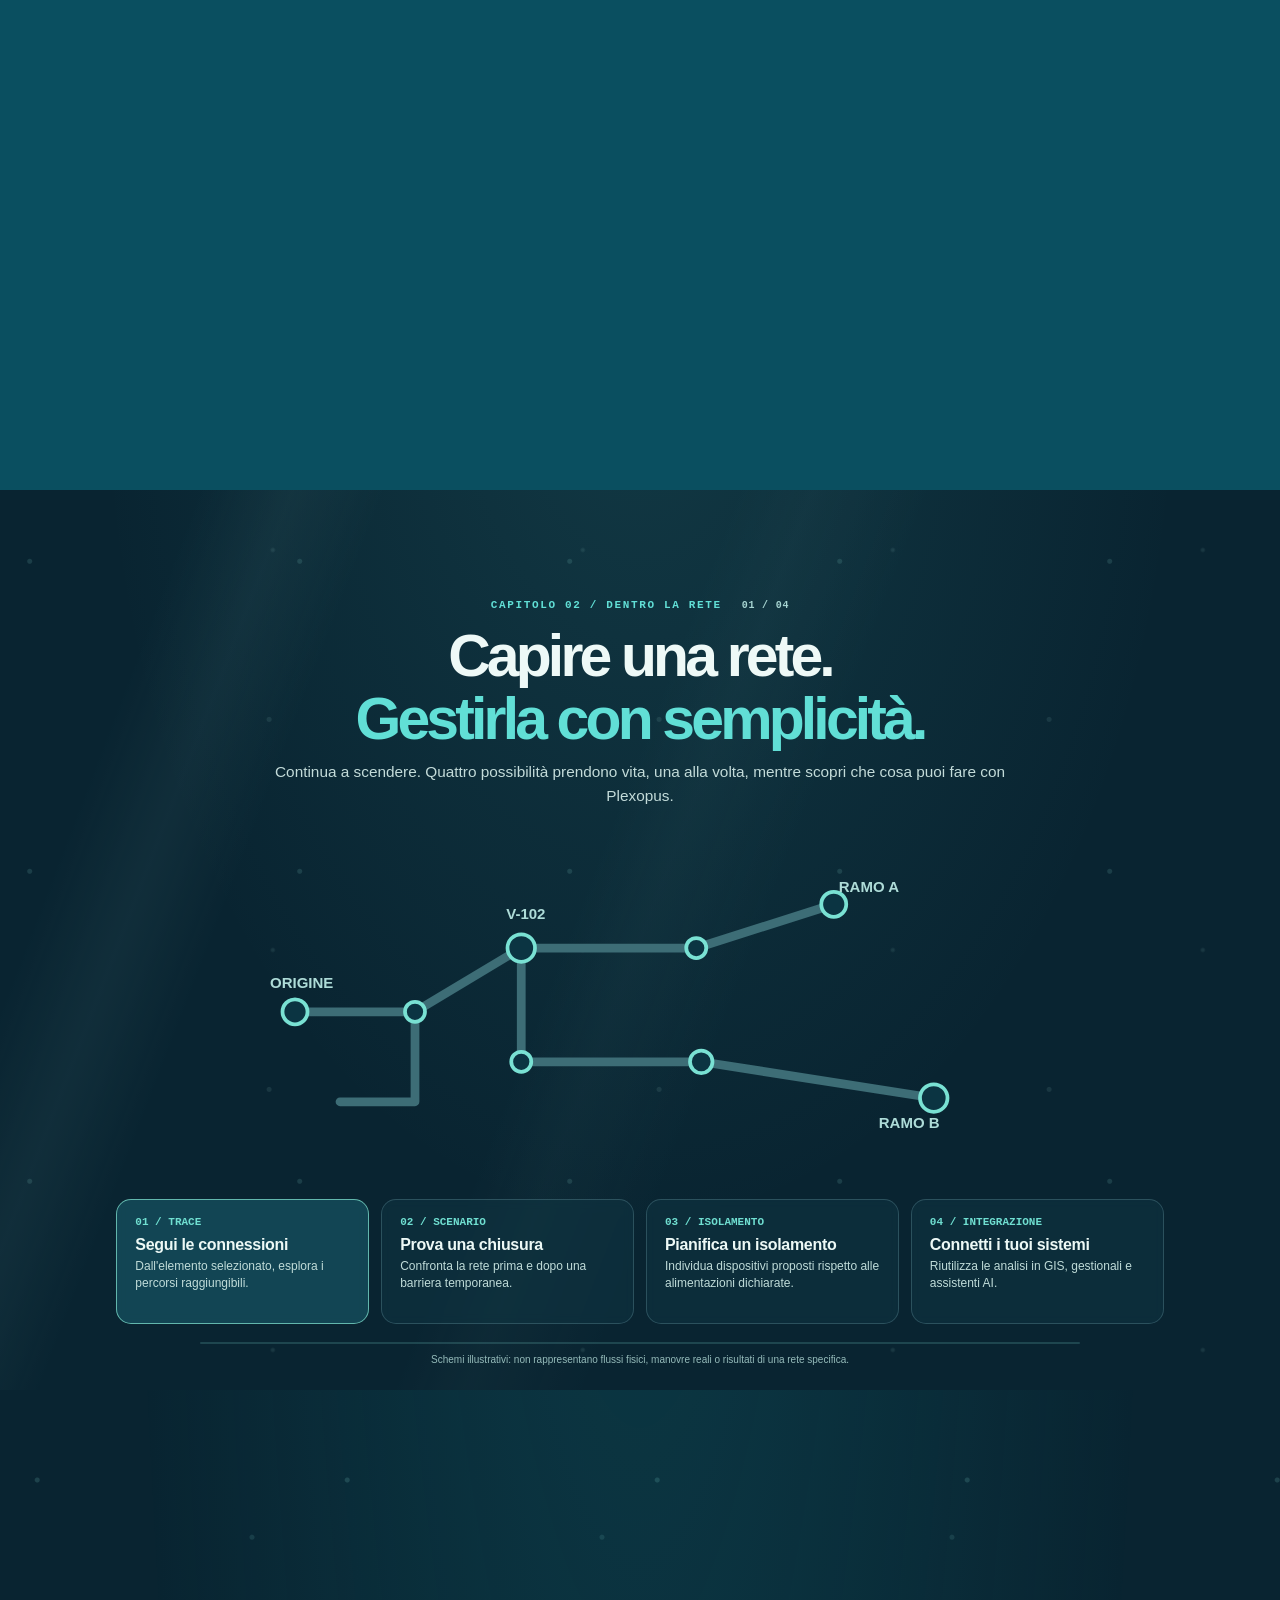
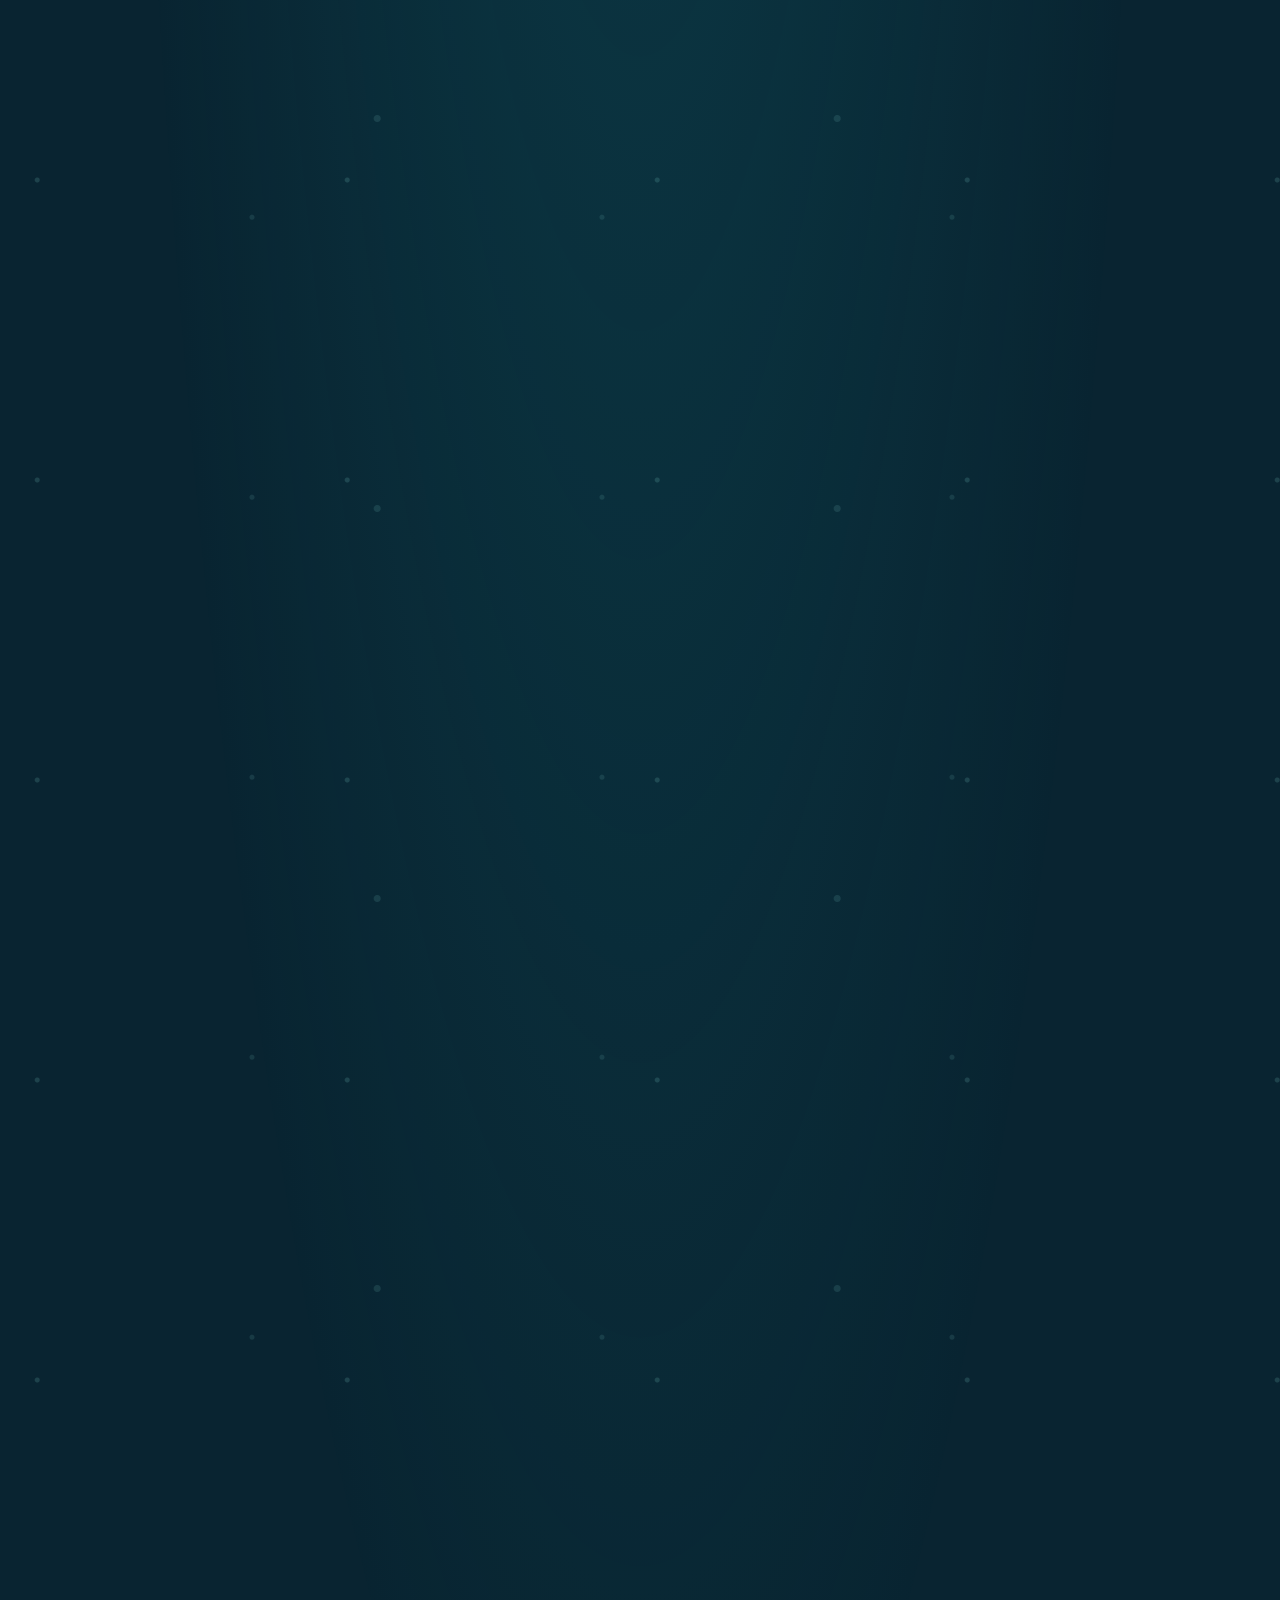
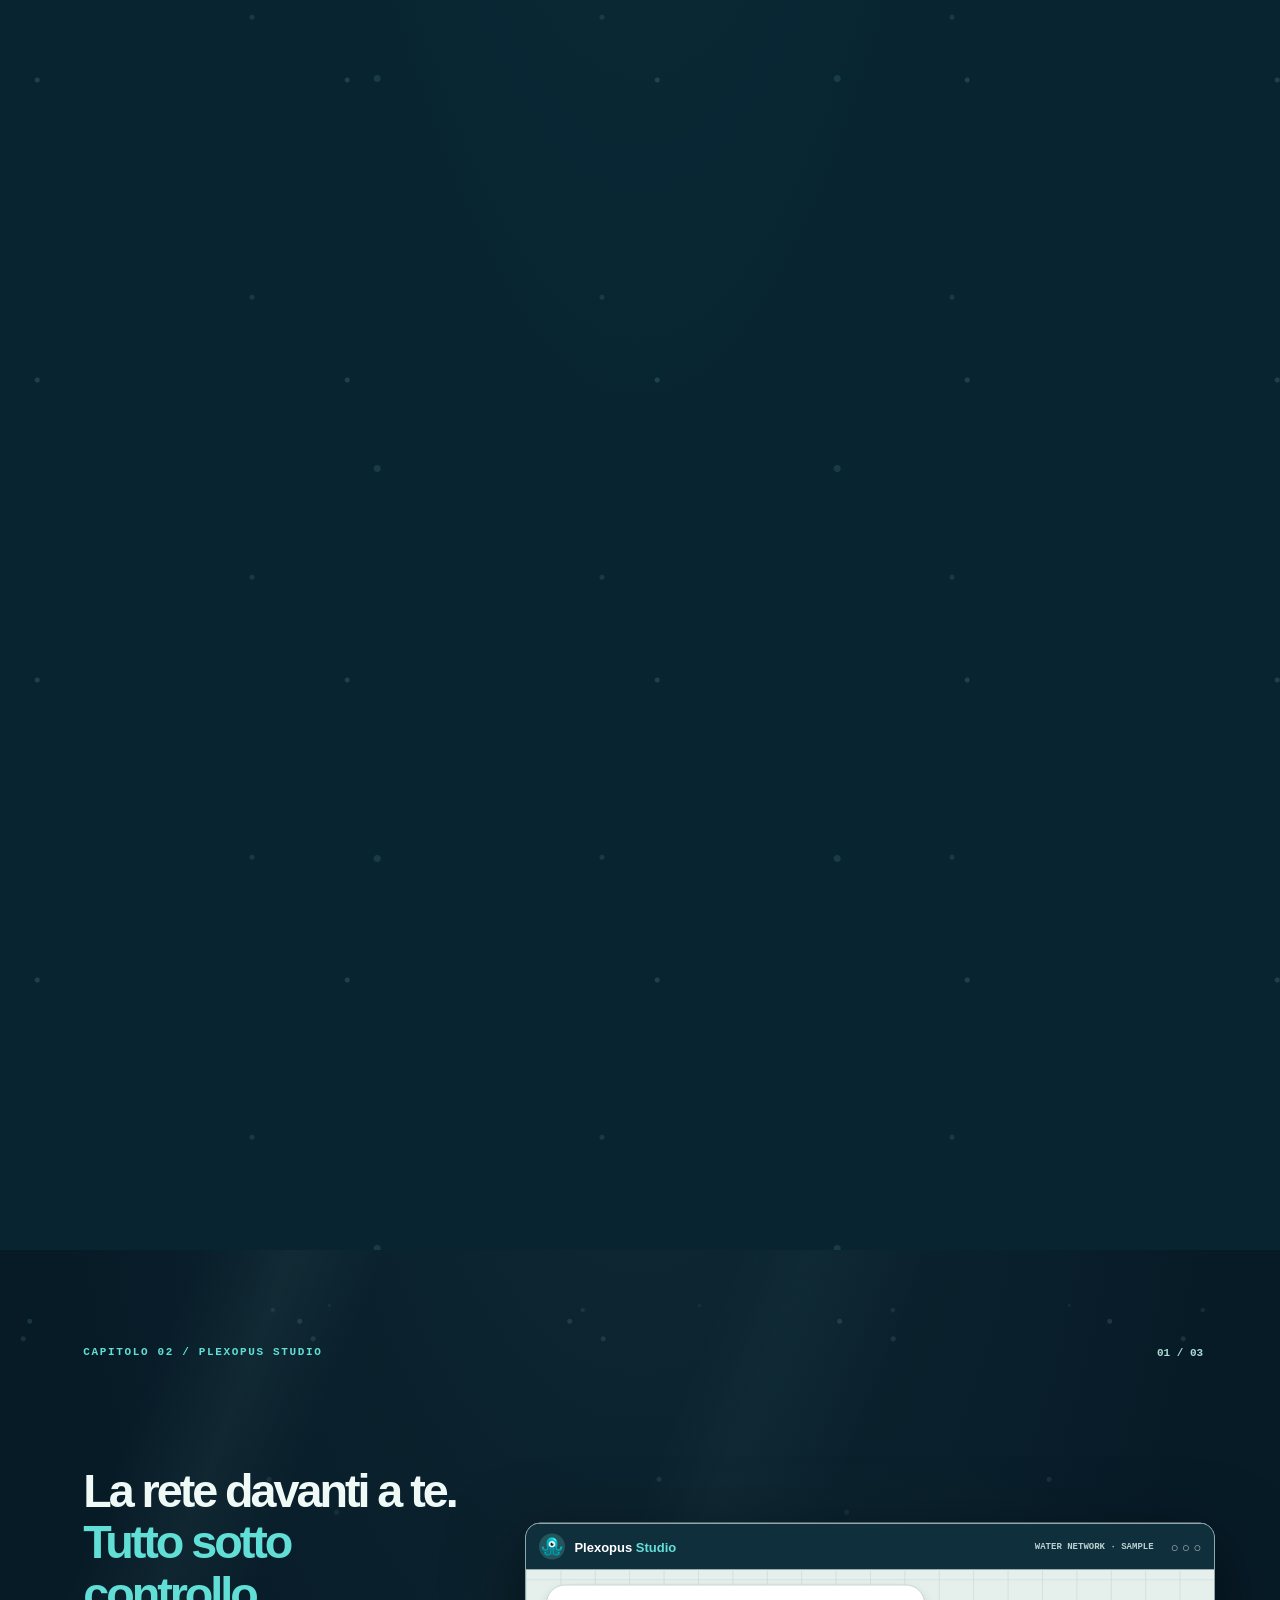
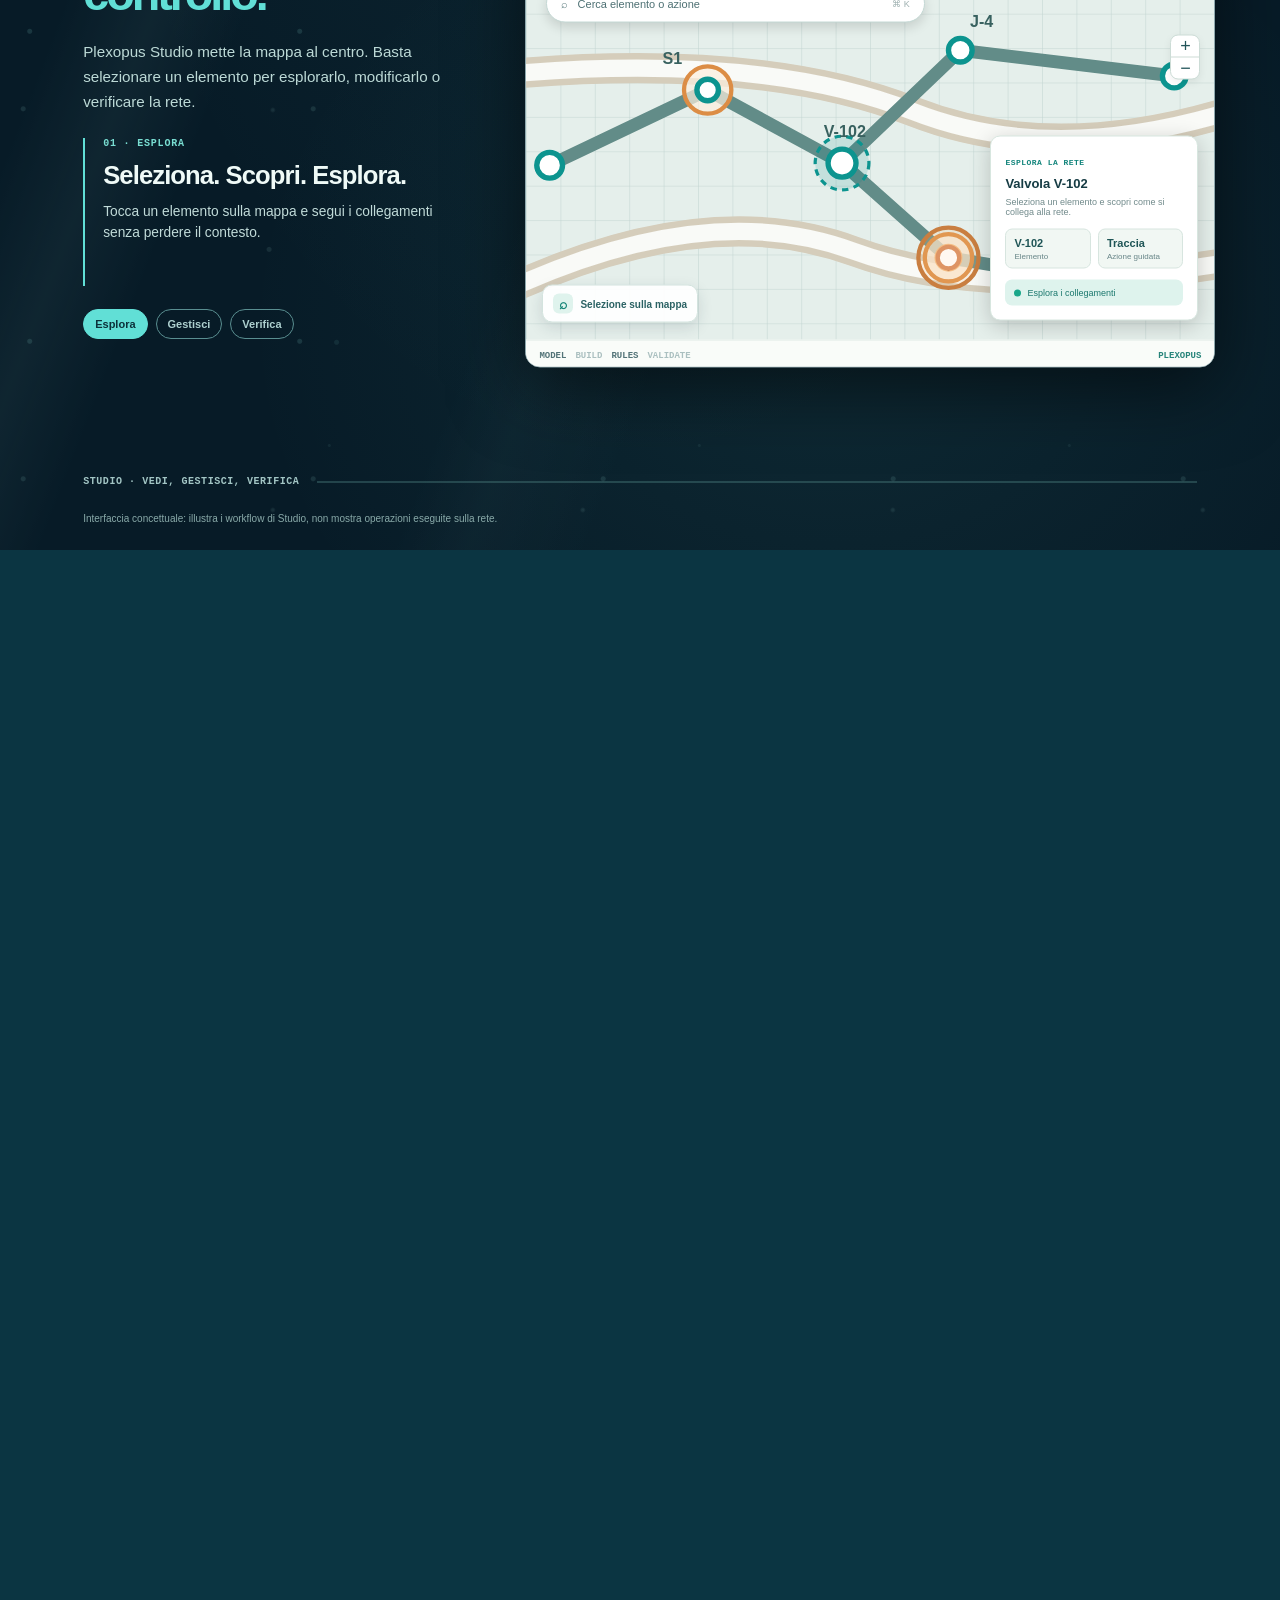
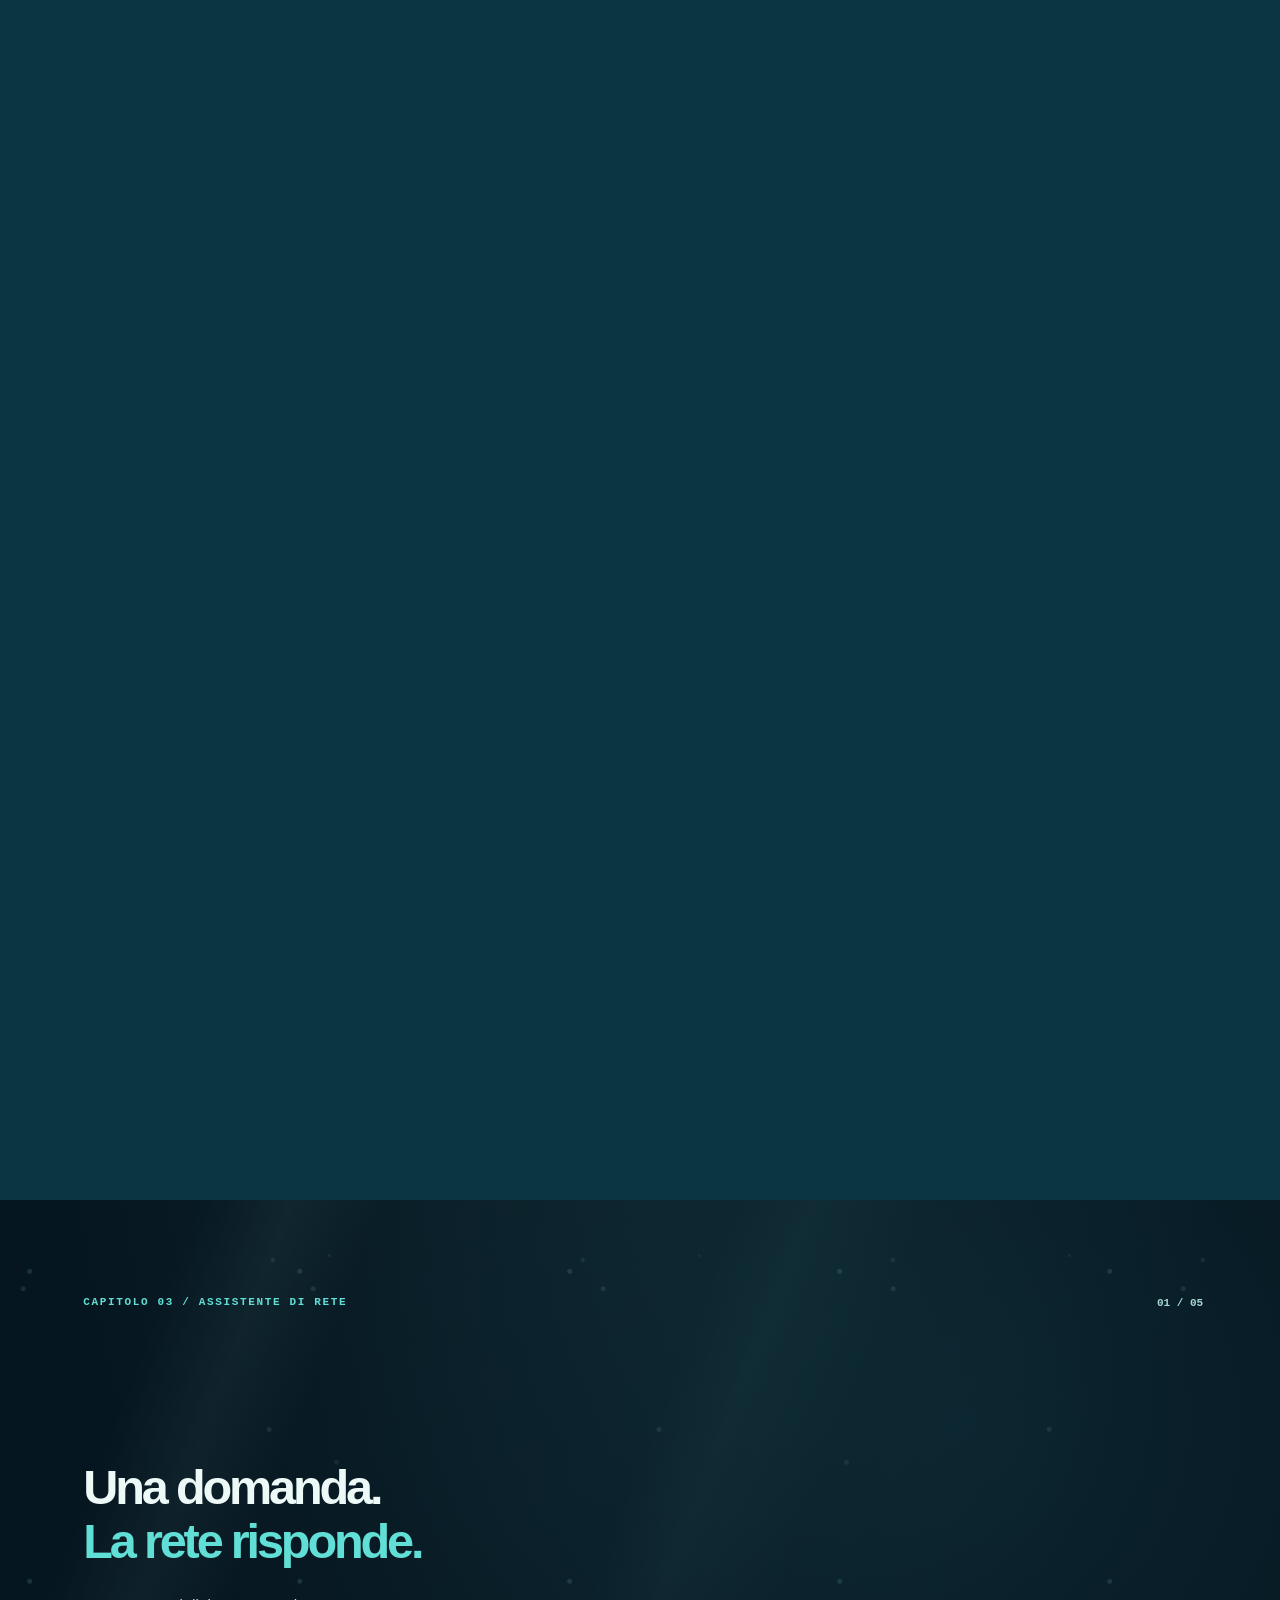
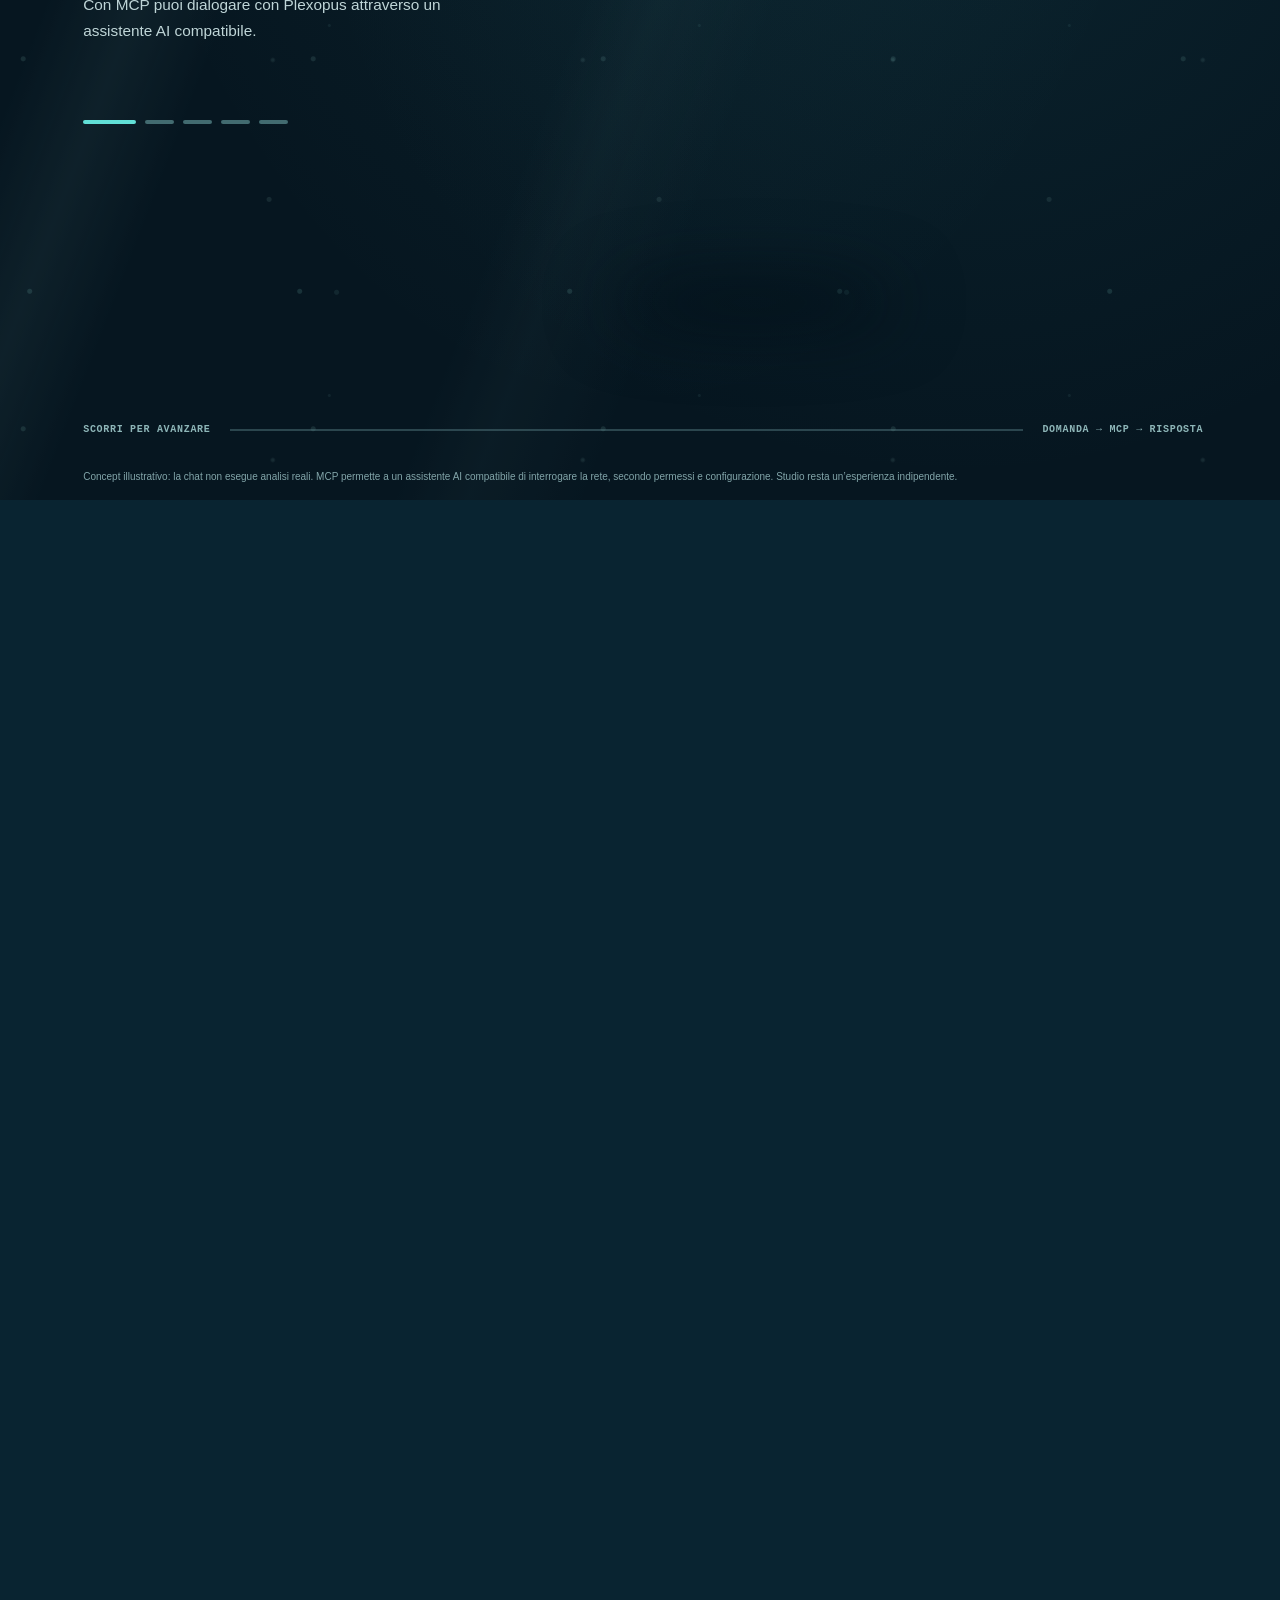
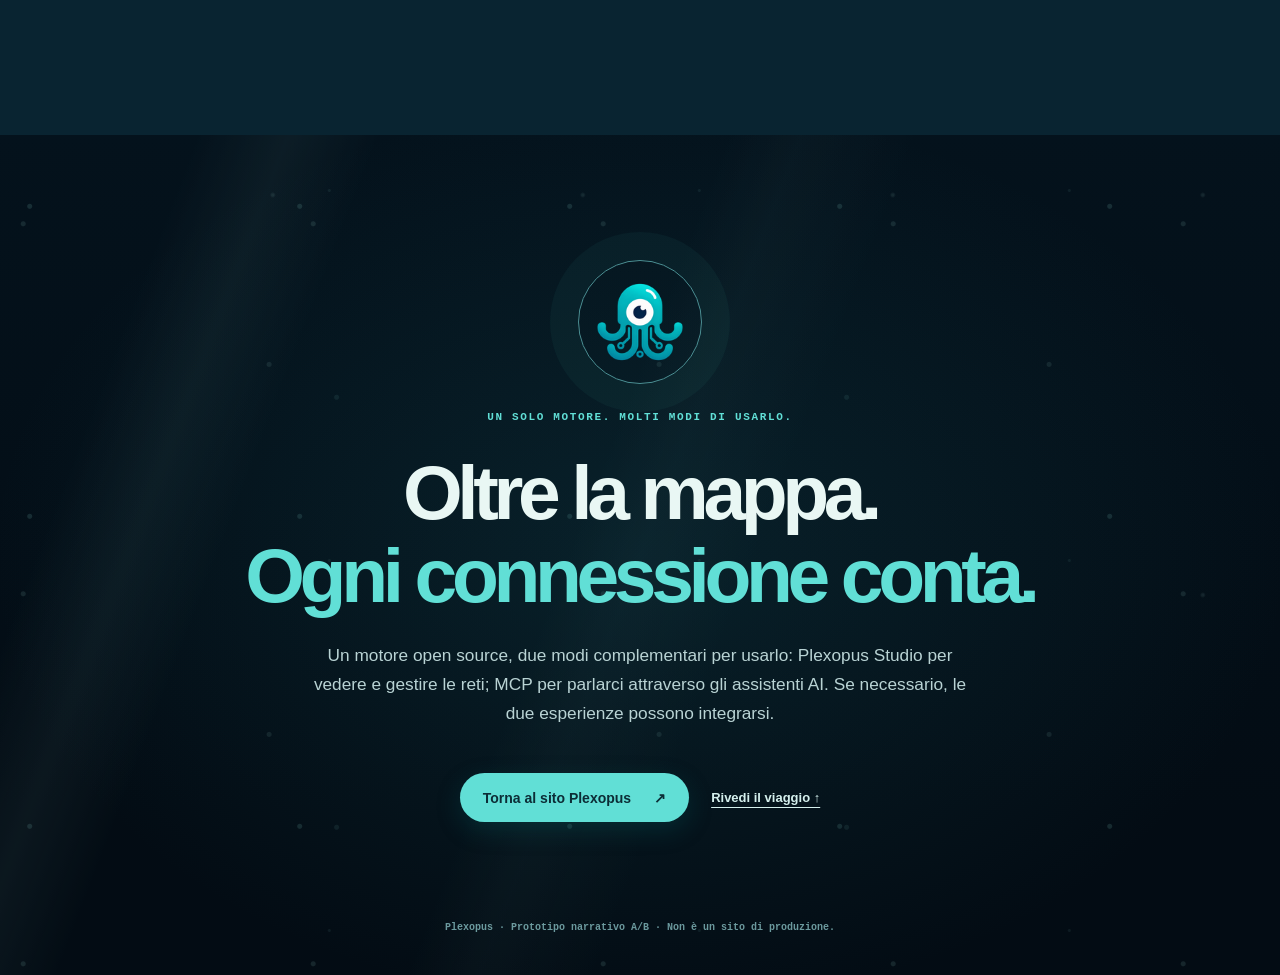
==== commit dc6809b3: "feat(site): show Studio immediately and animate guided map workflows" ====
--- a/concept/index.html
+++ b/concept/index.html
@@ -172,11 +172,11 @@
         <div class="studio-story-top"><p class="overline light">CAPITOLO 02 / PLEXOPUS STUDIO</p><span class="studio-story-counter" id="studio-story-counter">01 / 03</span></div>
         <div class="studio-story-copy">
           <h2 id="studio-title">La rete davanti a te.<br><em>Tutto sotto controllo.</em></h2>
-          <p class="studio-story-lead">Plexopus Studio mette la rete al centro: esplorare, modificare e verificare senza perdersi tra strumenti complessi.</p>
+          <p class="studio-story-lead">Plexopus Studio mette la mappa al centro. Basta selezionare un elemento per esplorarlo, modificarlo o verificare la rete.</p>
           <div class="studio-step-copy" aria-live="polite">
             <p class="studio-step-label" id="studio-step-label">01 · ESPLORA</p>
-            <h3 id="studio-step-heading">Segui i collegamenti.</h3>
-            <p id="studio-step-description">Trova un elemento, visualizza le connessioni e scopri il suo contesto direttamente sulla mappa.</p>
+            <h3 id="studio-step-heading">Seleziona. Scopri. Esplora.</h3>
+            <p id="studio-step-description">Tocca un elemento sulla mappa e segui i collegamenti senza perdere il contesto.</p>
           </div>
           <div class="studio-step-markers" aria-label="Fasi della dimostrazione"><span class="is-active">Esplora</span><span>Gestisci</span><span>Verifica</span></div>
         </div>
@@ -192,13 +192,39 @@
                 <path d="M-15 120Q220 100 360 155T685 145M-15 320Q170 235 305 285T685 290" fill="none" stroke="#f9faf7" stroke-width="16"/>
                 <path d="M22 205L169 135L294 203L404 98L603 122M294 203L393 291L574 321" fill="none" stroke="#628c88" stroke-width="12" stroke-linecap="round"/>
                 <path class="studio-network-trace" d="M22 205L169 135L294 203L404 98L603 122" fill="none" stroke="#0c948f" stroke-width="9" stroke-linecap="round" pathLength="1"/>
-                <path class="studio-draft-connection" d="M169 135L393 291" fill="none" stroke="#E9A268" stroke-width="7" stroke-dasharray="10 8" stroke-linecap="round"/>
+                <path class="studio-draft-connection" d="M169 135L393 291" fill="none" stroke="#E9A268" stroke-width="7" stroke-linecap="round" pathLength="1"/>
+                <g class="studio-explore-focus" aria-hidden="true">
+                  <circle cx="294" cy="203" r="25" fill="#0b8585" fill-opacity=".15" stroke="#0c948f" stroke-width="3" stroke-dasharray="6 5"/>
+                  <circle cx="294" cy="203" r="8" fill="#0c948f"/>
+                </g>
+                <g class="studio-build-picks" aria-hidden="true">
+                  <circle cx="169" cy="135" r="22" fill="#fcf0df" fill-opacity=".7" stroke="#dc8d45" stroke-width="4"/>
+                  <circle cx="393" cy="291" r="22" fill="#fcf0df" fill-opacity=".7" stroke="#dc8d45" stroke-width="4"/>
+                  <g font-family="sans-serif" font-size="17" font-weight="700" fill="#9b581f" text-anchor="middle">
+                    <text x="169" y="141">1</text><text x="393" y="297">2</text>
+                  </g>
+                </g>
+                <g class="studio-validation-focus" aria-hidden="true">
+                  <circle cx="393" cy="291" r="28" fill="#f4bd84" fill-opacity=".2" stroke="#c97e40" stroke-width="4"/>
+                  <circle cx="393" cy="291" r="13" fill="#f4bd84"/>
+                  <path d="M393 282V293M393 299V301" stroke="#713e1d" stroke-width="4" stroke-linecap="round"/>
+                </g>
                 <path class="studio-network-disconnected" d="M294 203L393 291L574 321" fill="none" stroke="#de9464" stroke-width="8" stroke-dasharray="12 10" stroke-linecap="round"/>
                 <g fill="#fff" stroke="#0c948f" stroke-width="5"><circle cx="22" cy="205" r="12"/><circle cx="169" cy="135" r="10"/><circle cx="294" cy="203" r="13"/><circle cx="404" cy="98" r="11"/><circle cx="603" cy="122" r="11"/></g>
                 <g fill="#fff8f1" stroke="#de9464" stroke-width="4"><circle cx="393" cy="291" r="10"/><circle cx="574" cy="321" r="12"/></g>
                 <g font-family="sans-serif" font-weight="700" font-size="15" fill="#38615f"><text x="127" y="111">S1</text><text x="277" y="179">V-102</text><text x="413" y="76">J-4</text></g>
               </svg>
-              <div class="studio-overlay"><span class="overlay-kicker" id="studio-overlay-kicker">ESPLORA LA RETE</span><strong id="studio-overlay-title">La rete, a colpo d’occhio</strong><p id="studio-overlay-description">Trova gli elementi e le loro connessioni direttamente sulla mappa.</p><div class="overlay-status"><span class="status-dot"></span><span id="studio-overlay-state">Elemento selezionato</span></div></div>
+              <div class="studio-overlay">
+                <span class="overlay-kicker" id="studio-overlay-kicker">ESPLORA LA RETE</span>
+                <strong id="studio-overlay-title">Valvola V-102</strong>
+                <p id="studio-overlay-description">Seleziona un elemento e scopri come si collega alla rete.</p>
+                <div class="studio-overlay-facts" id="studio-overlay-facts" aria-hidden="true">
+                  <span class="studio-fact"><b id="studio-fact-a">V-102</b><small id="studio-fact-a-label">Elemento</small></span>
+                  <span class="studio-fact"><b id="studio-fact-b">Traccia</b><small id="studio-fact-b-label">Azione guidata</small></span>
+                </div>
+                <div class="overlay-status"><span class="status-dot"></span><span id="studio-overlay-state">Esplora i collegamenti</span></div>
+              </div>
+              <div class="studio-map-mode" aria-hidden="true"><span class="studio-map-mode-icon" id="studio-map-mode-icon">⌕</span><span id="studio-map-mode-text">Selezione sulla mappa</span></div>
               <div class="studio-zoom">+<span>−</span></div>
             </div>
             <div class="studio-footer">MODEL <span>BUILD</span> RULES <span>VALIDATE</span><b>PLEXOPUS</b></div>
--- a/concept/story.css
+++ b/concept/story.css
@@ -393,7 +393,10 @@
 
 /* Concept 03: continuous underwater environment. No return to white after dive. */
 .bridge{
-  position:relative;overflow:hidden;isolation:isolate;
+  /* Do NOT use overflow:hidden here: an overflow-clipped ancestor becomes a
+     scroll container and breaks position:sticky on .bridge-stage (iOS/Chromium).
+     The child .stage already clips its own visual contents. */
+  position:relative;overflow:visible;isolation:isolate;
   background:linear-gradient(180deg,#0a3040 0%,#0a3745 48%,#092e3b 100%);
   color:#eef9f7;border-top:1px solid #276b7380;
   padding:clamp(90px,12vw,160px) 24px clamp(80px,11vw,135px);
@@ -638,3 +641,50 @@
   .conversation-stage{background-color:#04121c!important}
   .ocean-continuity{opacity:.33;background-position:0 0}
 }
+
+
+/* Studio v2: immediate product visibility, guided workflow details and visible map evidence. */
+.studio-theatre .studio{
+  opacity:1;
+  transform:translate(-50%,-50%) scale(1);
+  will-change:auto;
+}
+.studio-explore-focus,.studio-build-picks,.studio-validation-focus{
+  opacity:0;transition:opacity .18s linear;
+}
+.studio-stage[data-studio-mode="explore"] .studio-explore-focus,
+.studio-stage[data-studio-mode="build"] .studio-build-picks,
+.studio-stage[data-studio-mode="validate"] .studio-validation-focus{opacity:1}
+.studio-draft-connection{
+  stroke-dasharray:1;stroke-dashoffset:1;transition:none;
+}
+.studio-stage[data-studio-mode="build"] .studio-draft-connection{opacity:1}
+.studio-stage:not([data-studio-mode="build"]) .studio-draft-connection{opacity:0}
+.studio-overlay{z-index:2}
+.studio-overlay-facts{display:grid;grid-template-columns:1fr 1fr;gap:7px;margin:8px 0 11px}
+.studio-fact{display:grid;gap:3px;padding:7px 8px;background:#f1f7f3;border:1px solid #d7e5df;border-radius:7px}
+.studio-fact b{font-size:11px;color:#1f5556;white-space:nowrap}
+.studio-fact small{font-size:8px;color:#678587}
+.studio-map-mode{position:absolute;left:16px;bottom:17px;z-index:2;display:flex;align-items:center;gap:7px;
+  max-width:48%;padding:8px 10px;border-radius:10px;background:#ffffffed;box-shadow:0 5px 15px #152f3c22;
+  font-size:10px;font-weight:700;color:#2b6264;border:1px solid #d3e3de}
+.studio-map-mode-icon{display:grid;place-items:center;min-width:20px;height:20px;border-radius:6px;background:#dff3ed;color:#148476;font-size:14px}
+.studio-stage[data-studio-mode="build"] .studio-map-mode-icon{background:#fff0da;color:#b77633}
+.studio-stage[data-studio-mode="validate"] .studio-map-mode-icon{background:#fff1e3;color:#ae652a}
+@media(max-width:820px){
+  .studio-theatre .studio{transform:scale(1);opacity:1}
+}
+@media(max-width:560px){
+  .studio-overlay{width:169px}
+  .studio-overlay-facts{gap:4px;margin:6px 0 8px}
+  .studio-fact{padding:5px 5px}
+  .studio-fact b{font-size:10px}
+  .studio-fact small{font-size:7px}
+  .studio-map-mode{bottom:10px;left:10px;max-width:45%;font-size:8.5px;padding:5px 7px;gap:4px}
+  .studio-map-mode-icon{min-width:18px;height:18px;font-size:12px}
+}
+@media(prefers-reduced-motion:reduce){
+  .studio-theatre .studio{opacity:1!important;transform:none!important}
+  .studio-explore-focus{opacity:1}
+  .studio-draft-connection{stroke-dashoffset:0}
+}
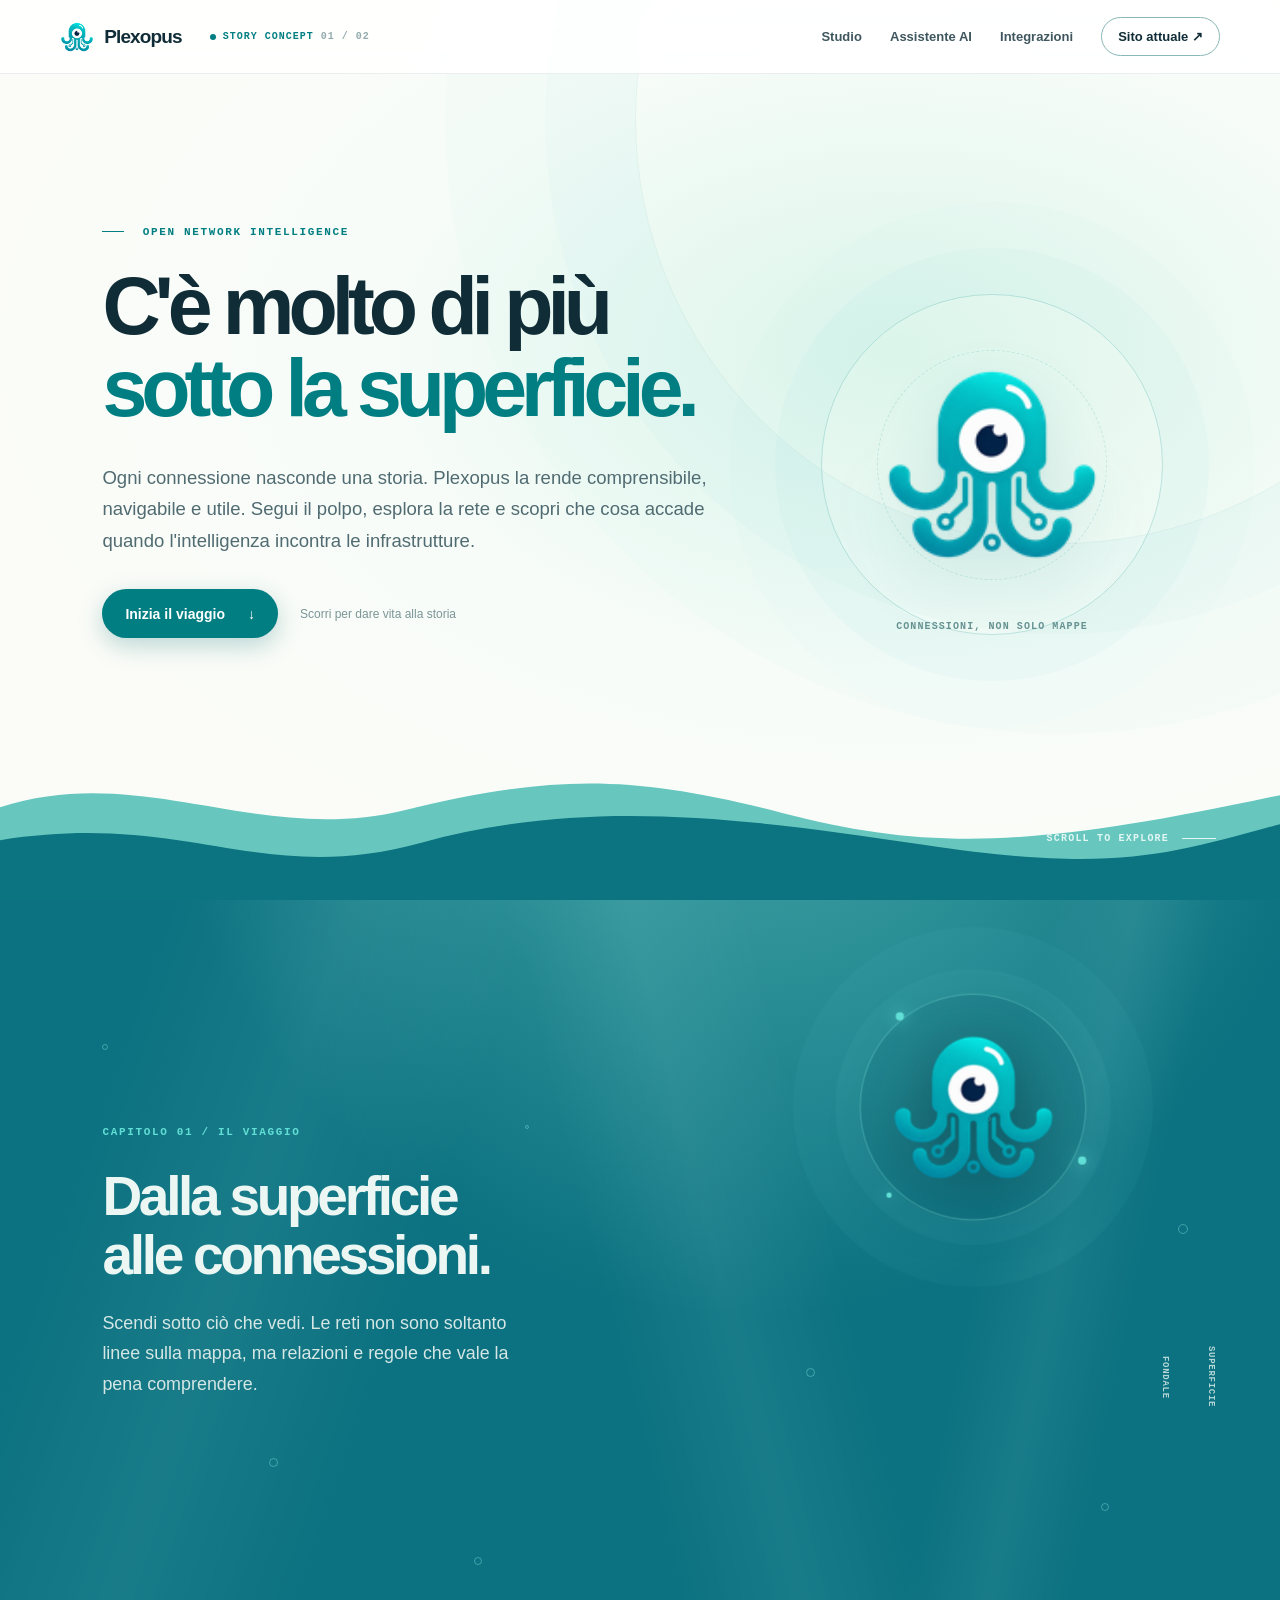
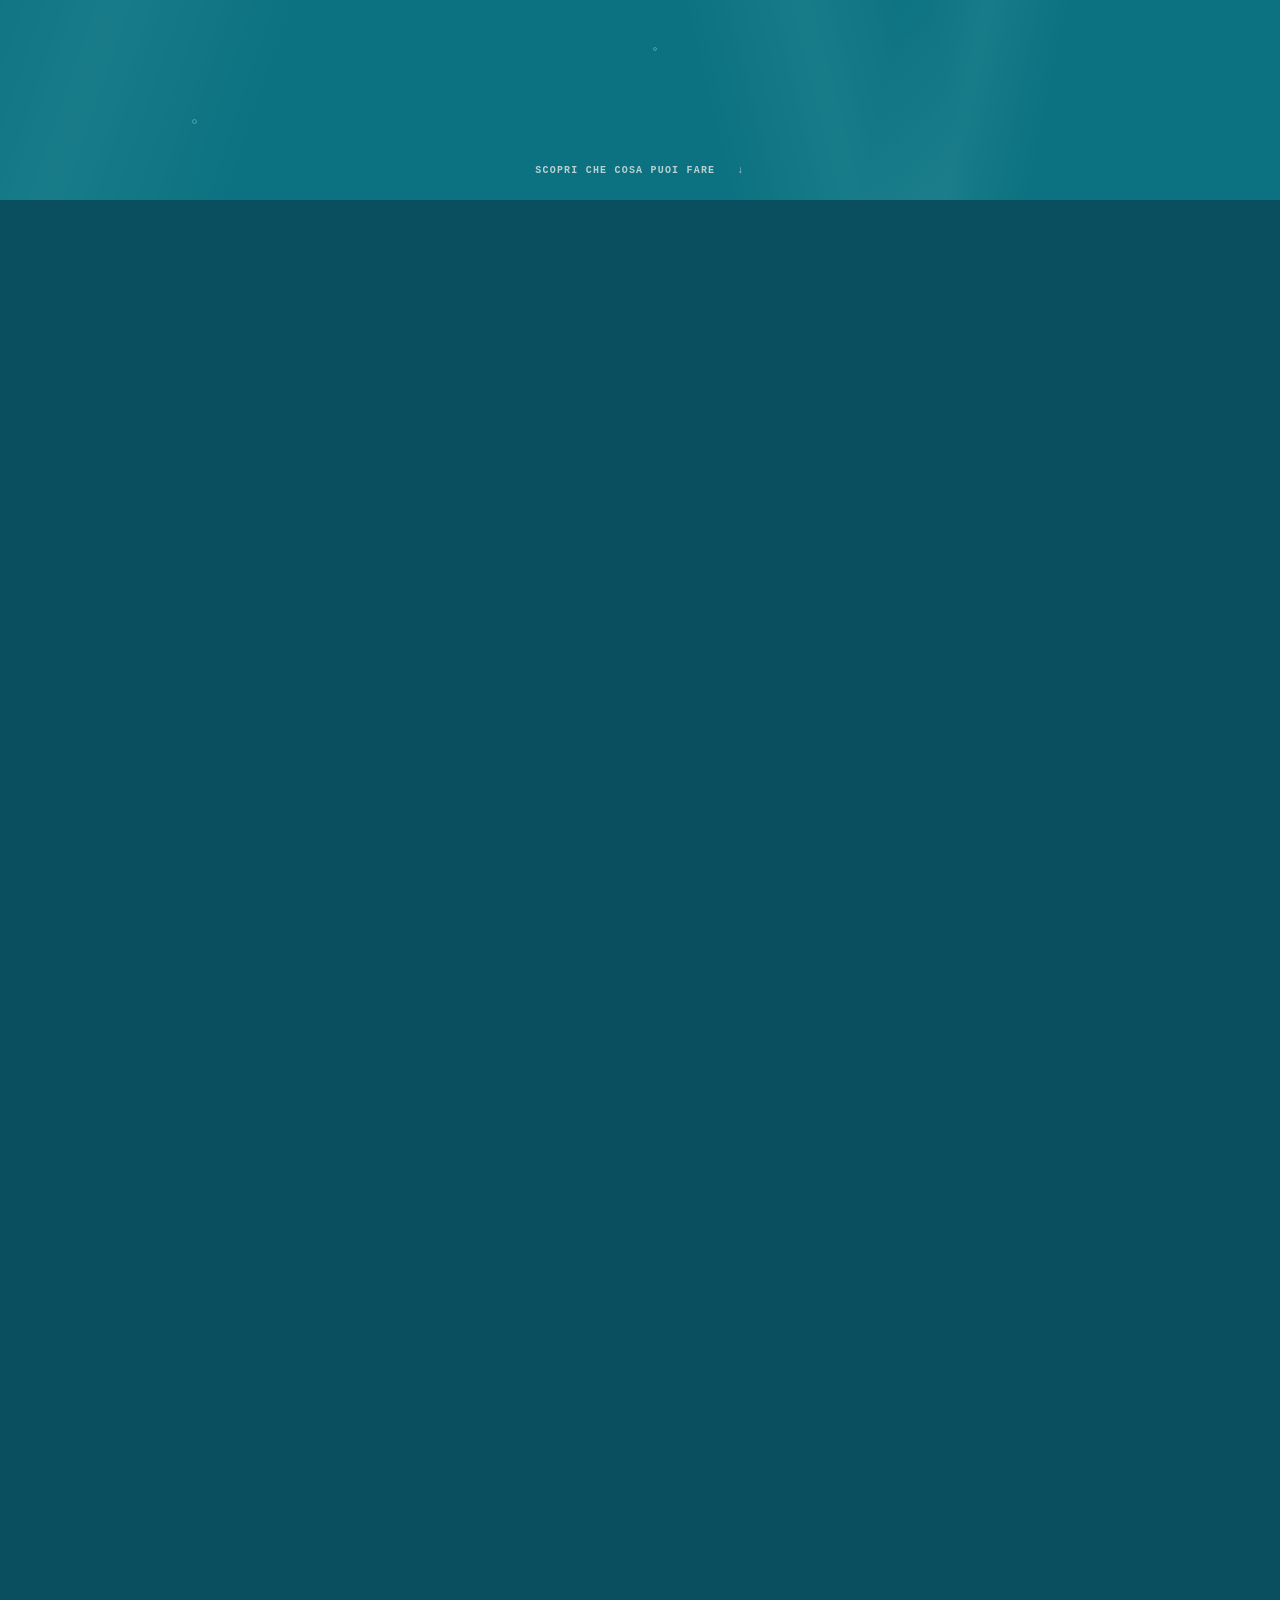
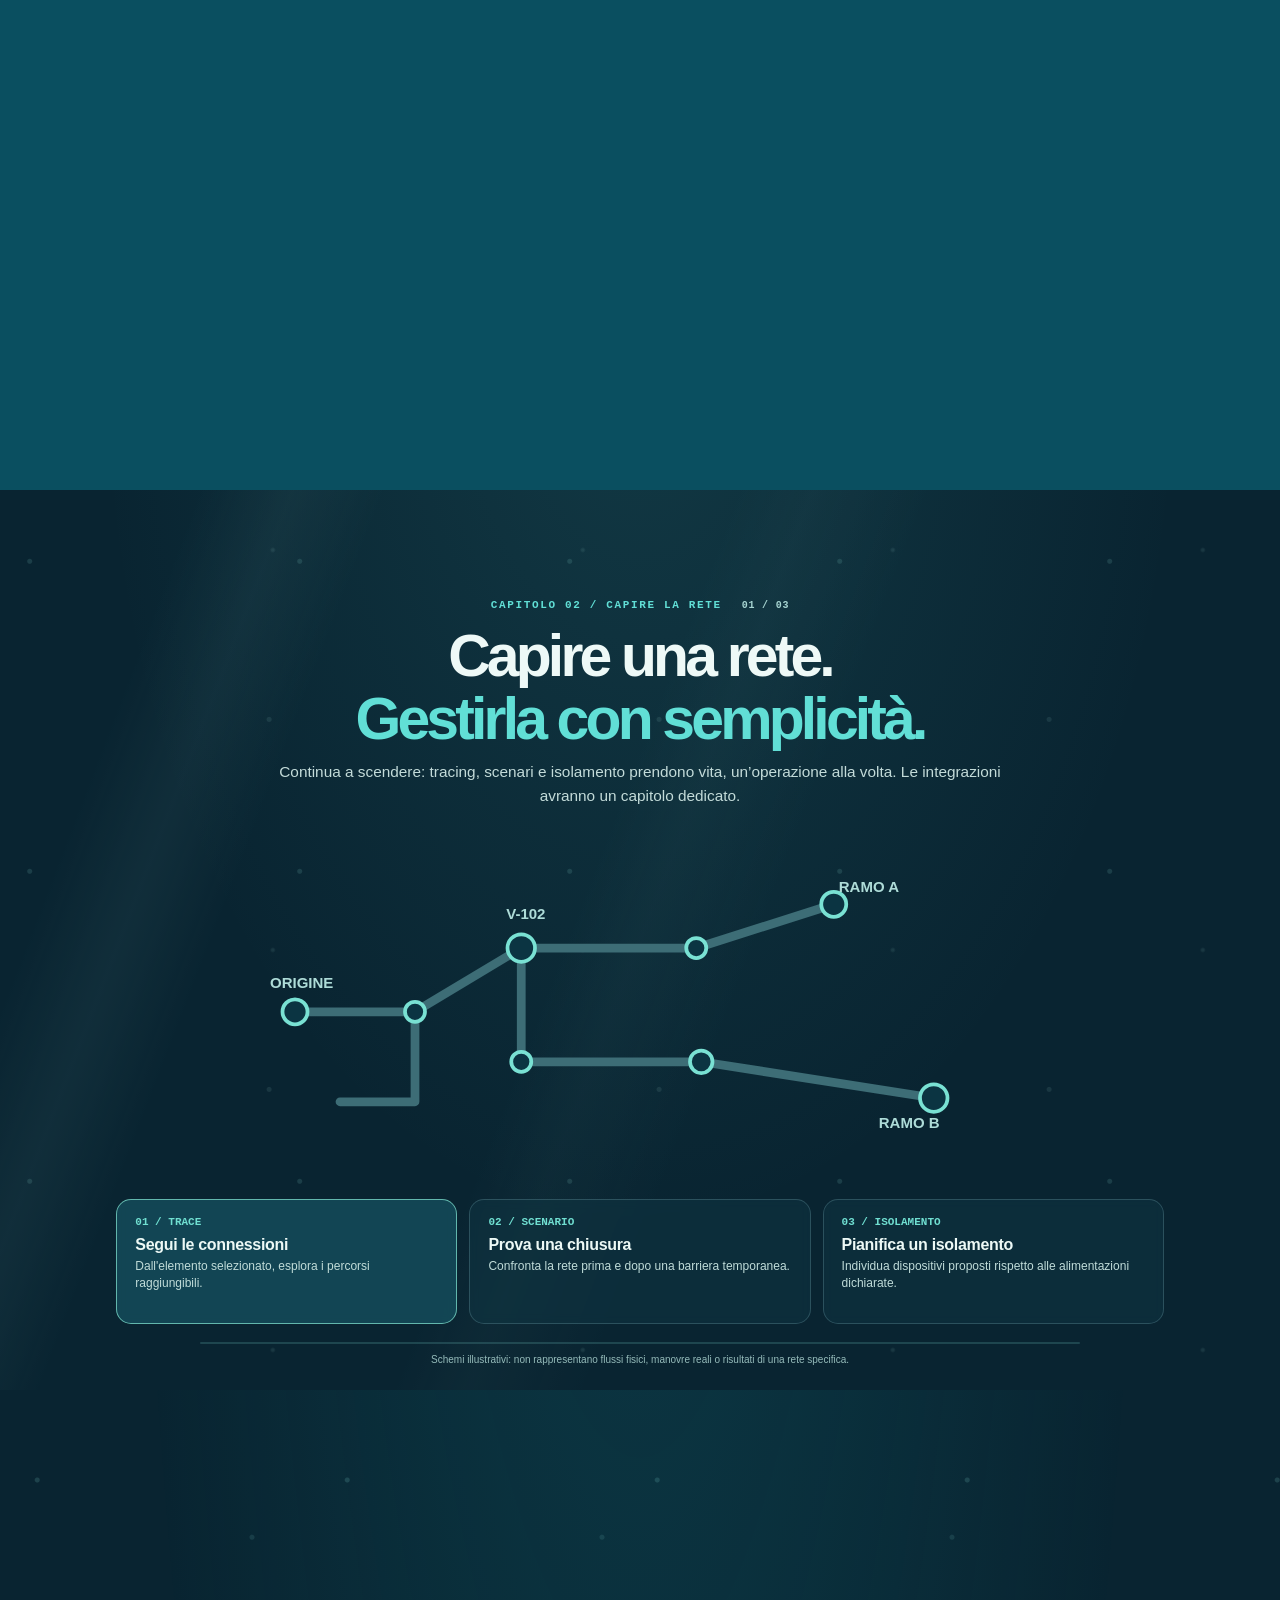
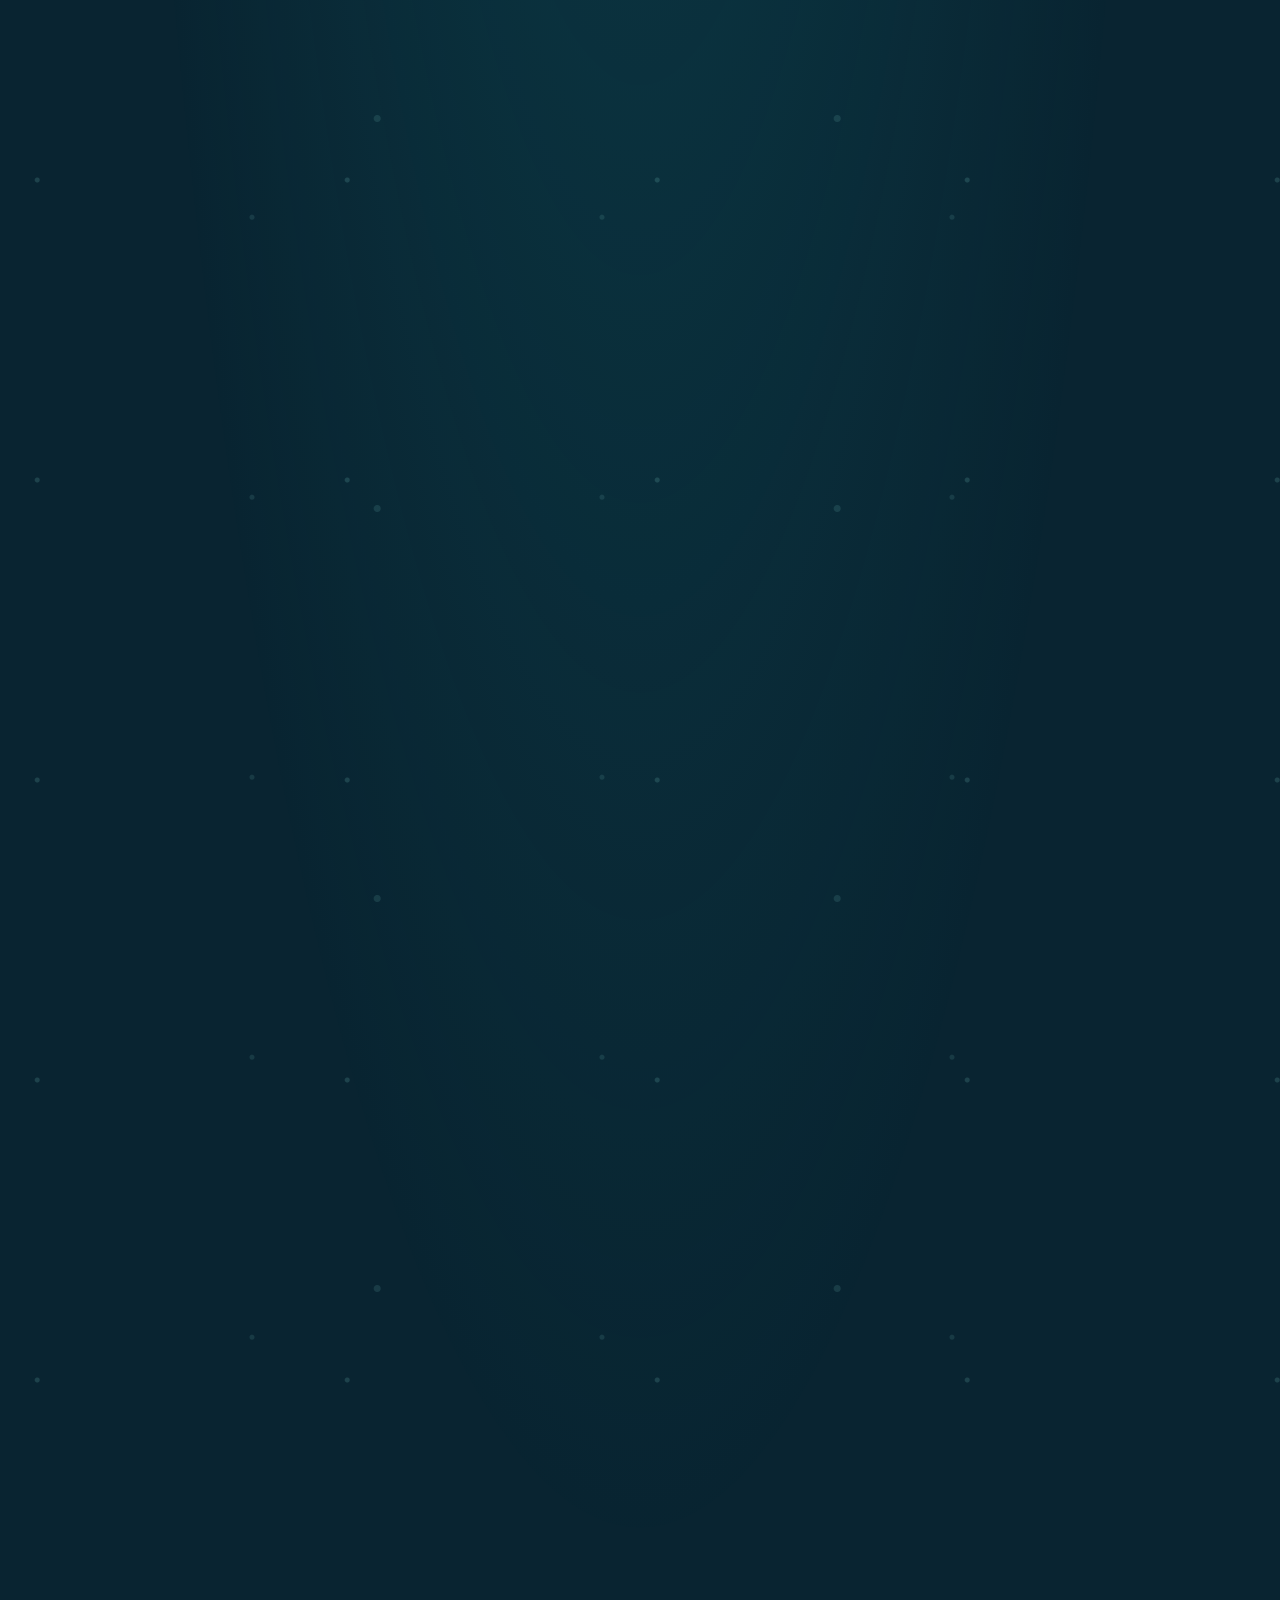
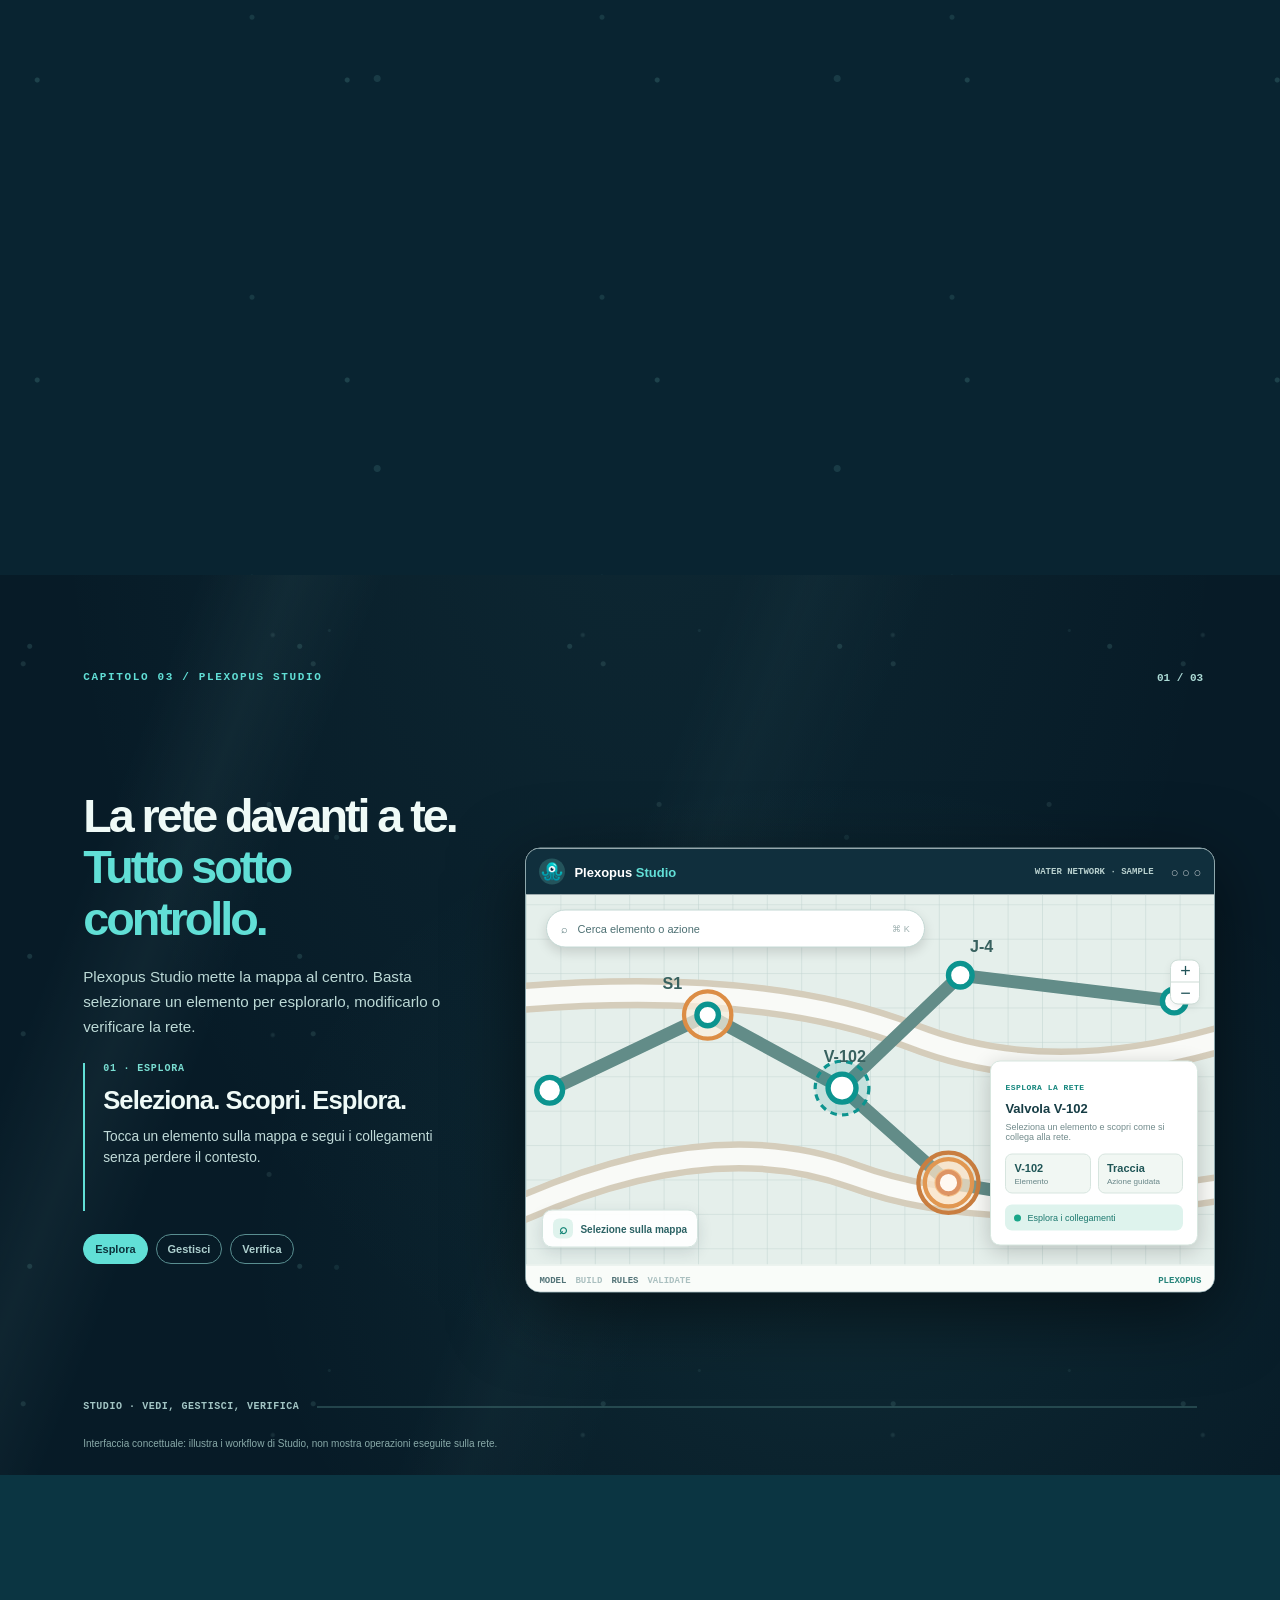
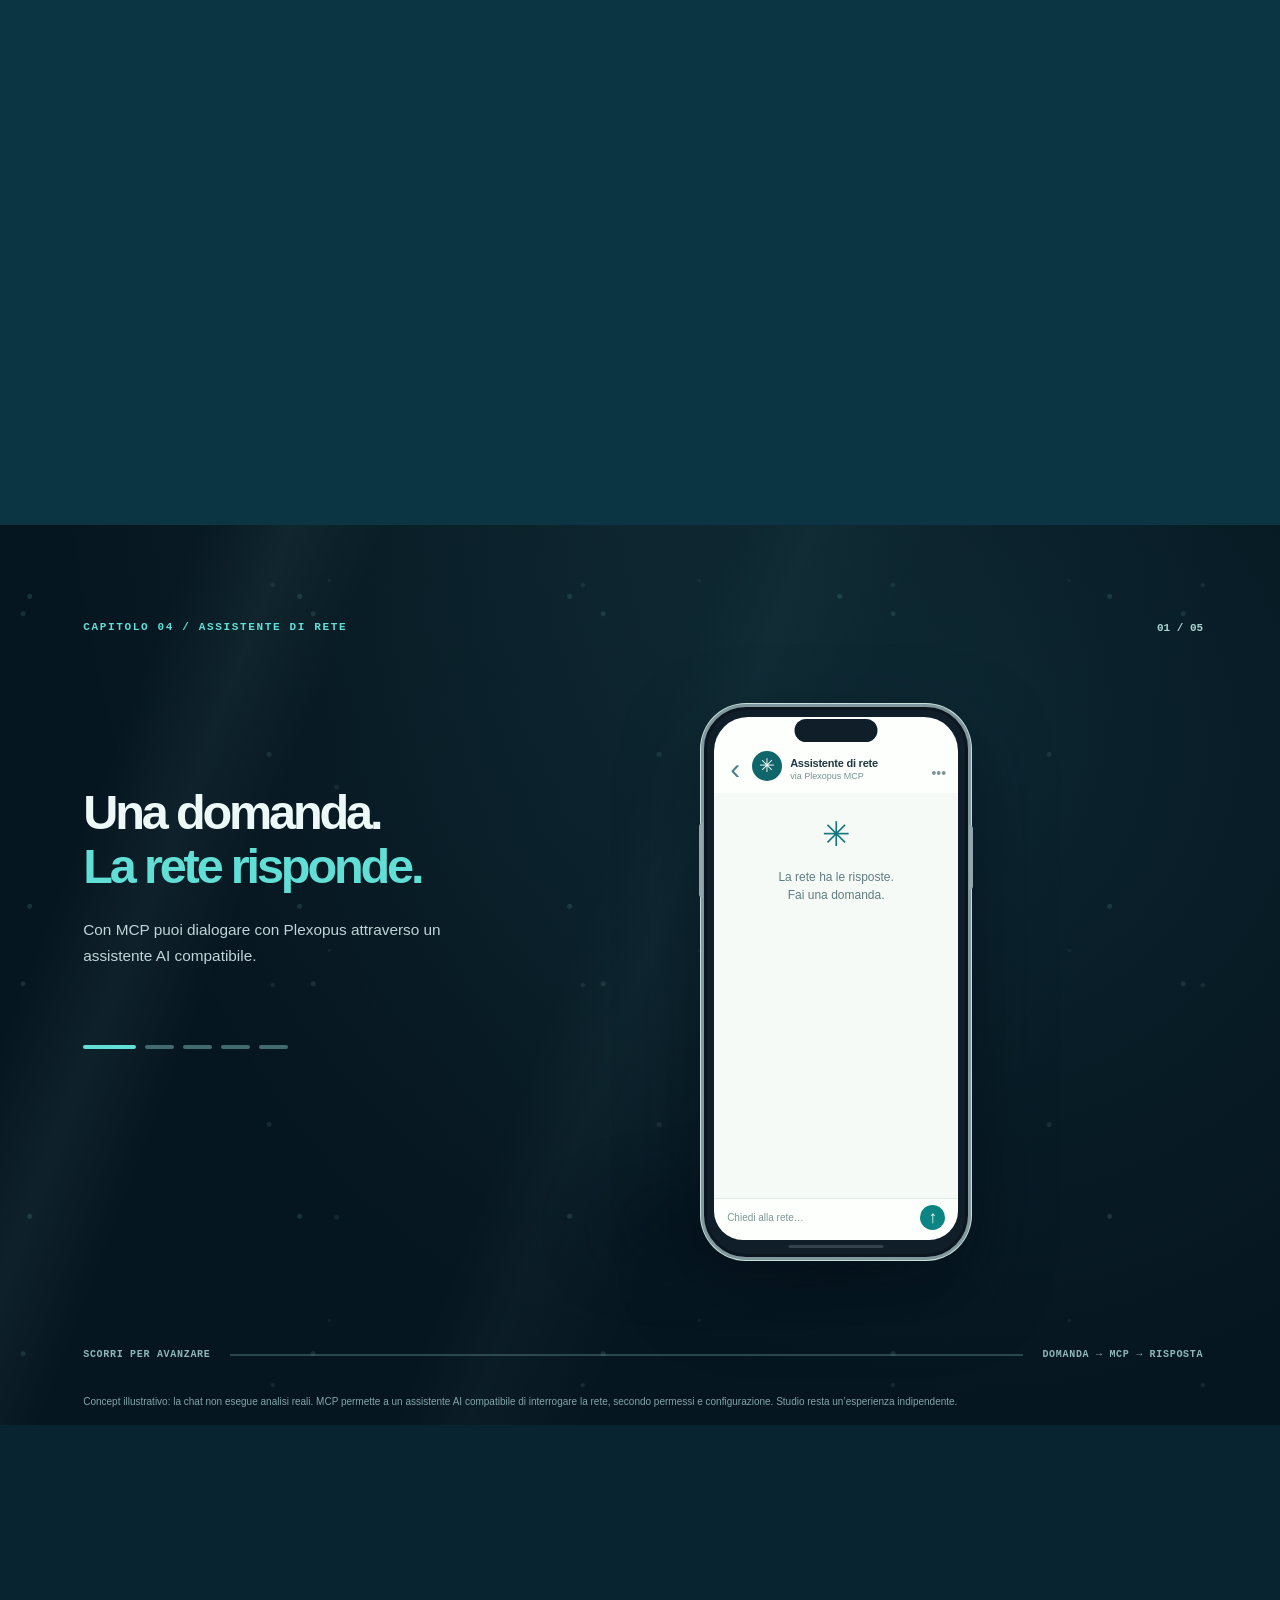
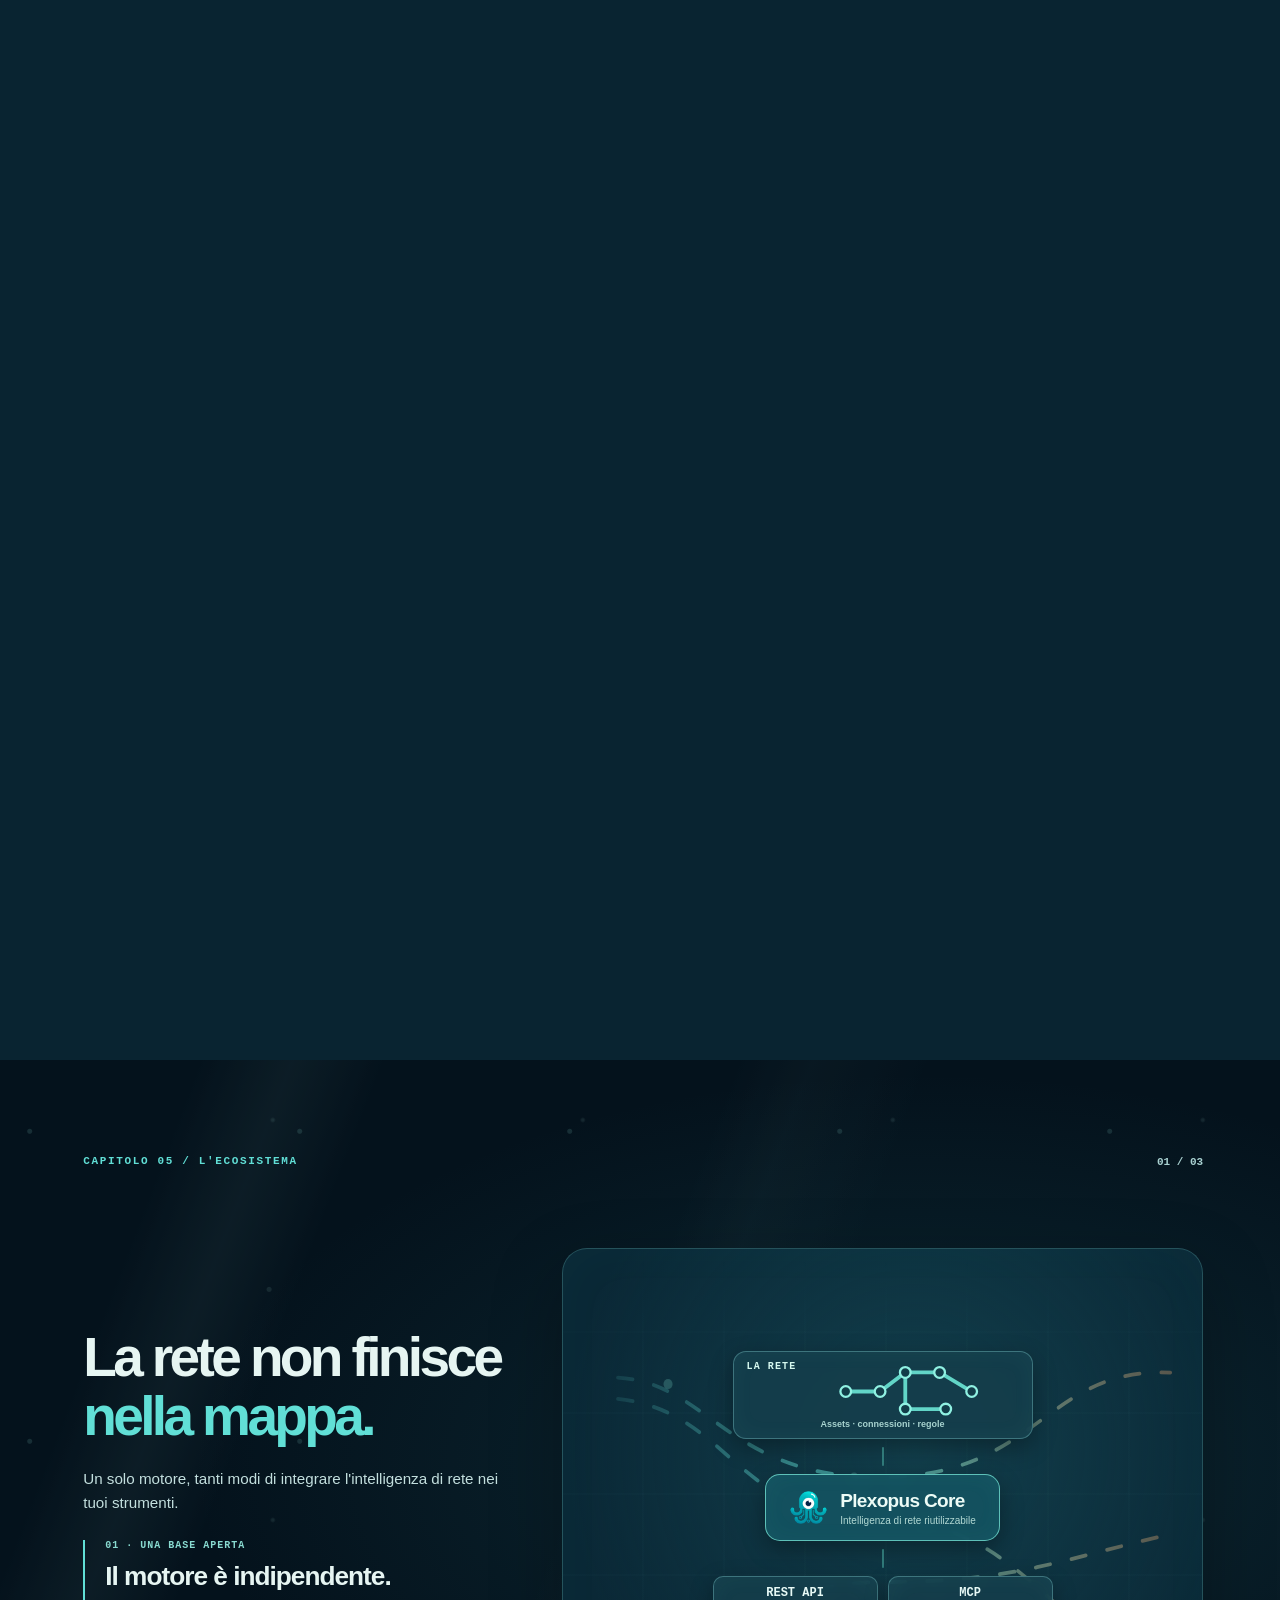
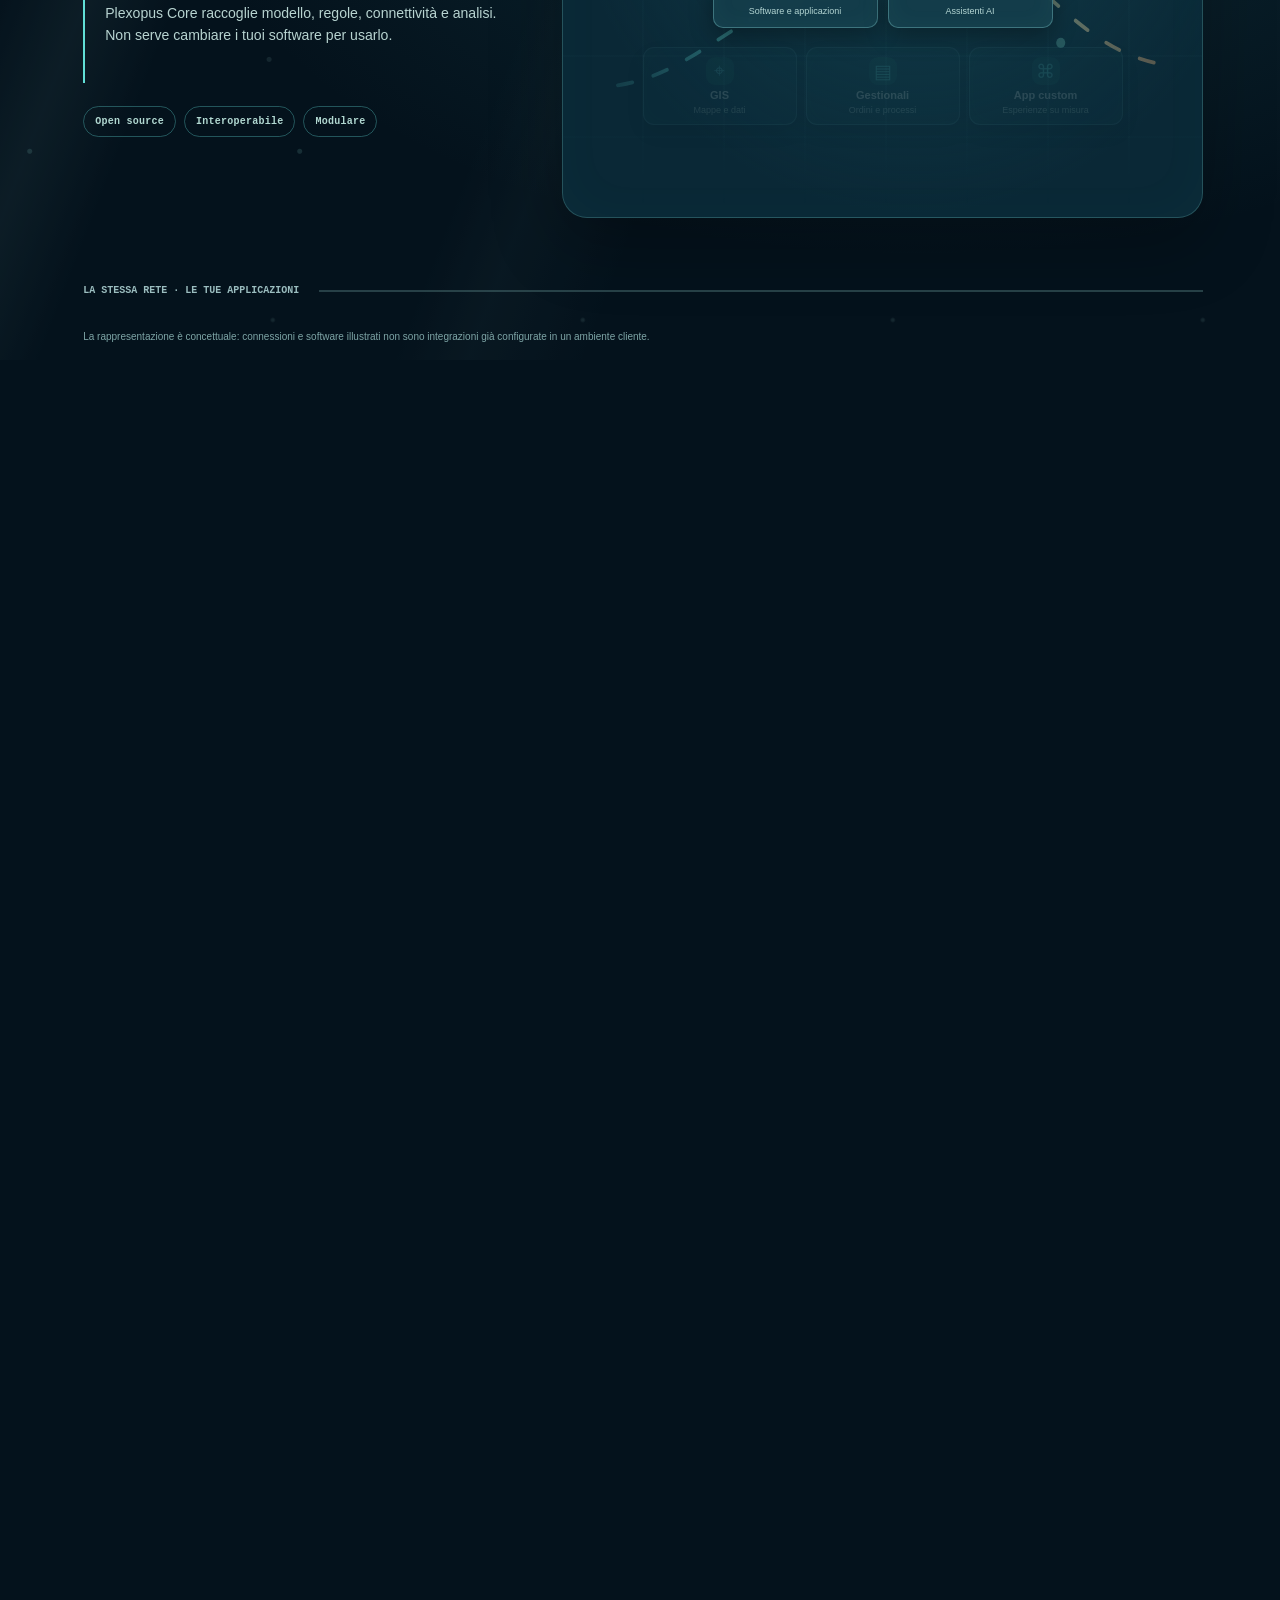
==== commit 06419c73: "feat(site): show MCP phone immediately and give integrations its own deep-sea chapter" ====
--- a/concept/index.html
+++ b/concept/index.html
@@ -23,7 +23,7 @@
     <span class="edition"><span class="edition-dot"></span> STORY CONCEPT <span class="edition-index">01 / 02</span></span>
     <nav aria-label="Navigazione prototipo">
       <a class="topbar-link" href="#studio-story">Studio</a>
-      <a class="topbar-link" href="#conversation">Assistente AI</a>
+      <a class="topbar-link" href="#conversation">Assistente AI</a><a class="topbar-link" href="#ecosystem">Integrazioni</a>
       <a class="topbar-home" href="../">Sito attuale <span aria-hidden="true">↗</span></a>
     </nav>
   </header>
@@ -105,9 +105,9 @@
     <div class="ocean-continuity" aria-hidden="true"></div>
     <div class="bridge-inner">
       <div class="bridge-copy">
-        <p class="overline light">CAPITOLO 02 / DENTRO LA RETE <span class="bridge-counter" id="bridge-counter">01 / 04</span></p>
+        <p class="overline light">CAPITOLO 02 / CAPIRE LA RETE <span class="bridge-counter" id="bridge-counter">01 / 03</span></p>
         <h2 id="bridge-title">Capire una rete.<br><span>Gestirla con semplicità.</span></h2>
-        <p>Continua a scendere. Quattro possibilità prendono vita, una alla volta, mentre scopri che cosa puoi fare con Plexopus.</p>
+        <p>Continua a scendere: tracing, scenari e isolamento prendono vita, un’operazione alla volta. Le integrazioni avranno un capitolo dedicato.</p>
       </div>
       <div class="bridge-flow" aria-hidden="true"><svg data-bridge-scene="0" viewBox="0 0 620 216" preserveAspectRatio="xMidYMid meet" aria-hidden="true">
  <path d="M34 115H130L215 64H355L465 29M215 64V155H359L545 184M130 115V187H70" class="cap-base"/>
@@ -139,22 +139,11 @@
  <g class="cap-labels"><text x="18" y="54">S1</text><text x="18" y="205">S2</text><text x="194" y="48">V-12</text><text x="194" y="159">V-16</text><text x="527" y="95">TARGET</text></g>
  <text x="533" y="120" class="cap-target-label">P-17</text>
 </svg>
-<svg data-bridge-scene="3" viewBox="0 0 620 216" preserveAspectRatio="xMidYMid meet" aria-hidden="true">
- <g class="cap-integrations">
-  <path d="M304 105L143 48M304 105L490 48M304 105L144 177M304 105L488 177" class="cap-base"/>
-  <path d="M304 105L143 48M304 105L490 48M304 105L144 177M304 105L488 177" class="cap-ink" pathLength="1"/>
-  <rect x="249" y="79" width="112" height="53" rx="15" class="cap-core"/>
-  <text x="305" y="102" text-anchor="middle" class="cap-core-label">PLEXOPUS</text>
-  <text x="305" y="118" text-anchor="middle" class="cap-core-sub">CORE</text>
-  <g class="cap-pill"><rect x="84" y="28" width="120" height="41" rx="20"/><rect x="422" y="28" width="120" height="41" rx="20"/><rect x="80" y="158" width="128" height="41" rx="20"/><rect x="420" y="158" width="140" height="41" rx="20"/></g>
-  <g class="cap-pill-label"><text x="144" y="53" text-anchor="middle">GIS</text><text x="482" y="53" text-anchor="middle">GESTIONALI</text><text x="144" y="184" text-anchor="middle">REST API</text><text x="490" y="184" text-anchor="middle">MCP / AI</text></g>
- </g>
-</svg></div>
+</div>
       <div class="bridge-values" aria-label="Capacità del motore Plexopus">
         <article class="bridge-value is-active" data-bridge-step="0"><b>01 / TRACE</b><h3>Segui le connessioni</h3><p>Dall'elemento selezionato, esplora i percorsi raggiungibili.</p></article>
         <article class="bridge-value" data-bridge-step="1"><b>02 / SCENARIO</b><h3>Prova una chiusura</h3><p>Confronta la rete prima e dopo una barriera temporanea.</p></article>
         <article class="bridge-value" data-bridge-step="2"><b>03 / ISOLAMENTO</b><h3>Pianifica un isolamento</h3><p>Individua dispositivi proposti rispetto alle alimentazioni dichiarate.</p></article>
-        <article class="bridge-value" data-bridge-step="3"><b>04 / INTEGRAZIONE</b><h3>Connetti i tuoi sistemi</h3><p>Riutilizza le analisi in GIS, gestionali e assistenti AI.</p></article>
       </div>
       <div class="bridge-bottom">
         <div class="bridge-progress" aria-hidden="true"><span id="bridge-progress-fill"></span></div>
@@ -169,7 +158,7 @@
     <section id="studio-story" class="scroll-track studio-track" aria-labelledby="studio-title">
       <div class="stage studio-stage" id="studio-stage" data-studio-mode="explore"><div class="ocean-continuity" aria-hidden="true"></div>
         <div class="studio-atmosphere" aria-hidden="true"></div>
-        <div class="studio-story-top"><p class="overline light">CAPITOLO 02 / PLEXOPUS STUDIO</p><span class="studio-story-counter" id="studio-story-counter">01 / 03</span></div>
+        <div class="studio-story-top"><p class="overline light">CAPITOLO 03 / PLEXOPUS STUDIO</p><span class="studio-story-counter" id="studio-story-counter">01 / 03</span></div>
         <div class="studio-story-copy">
           <h2 id="studio-title">La rete davanti a te.<br><em>Tutto sotto controllo.</em></h2>
           <p class="studio-story-lead">Plexopus Studio mette la mappa al centro. Basta selezionare un elemento per esplorarlo, modificarlo o verificare la rete.</p>
@@ -243,7 +232,7 @@
     <section id="conversation" class="scroll-track conversation-track" aria-labelledby="conversation-title">
       <div class="stage conversation-stage" id="conversation-stage" data-moment="0"><div class="ocean-continuity" aria-hidden="true"></div>
         <div class="conversation-aura" aria-hidden="true"></div>
-        <div class="conversation-topline"><p class="overline light">CAPITOLO 03 / ASSISTENTE DI RETE</p><span class="moment-counter" id="moment-counter">01 / 05</span></div>
+        <div class="conversation-topline"><p class="overline light">CAPITOLO 04 / ASSISTENTE DI RETE</p><span class="moment-counter" id="moment-counter">01 / 05</span></div>
         <div class="conversation-copy">
           <h2 id="conversation-title">Una domanda.<br><em>La rete risponde.</em></h2>
           <p id="moment-description">Con MCP puoi dialogare con Plexopus attraverso il tuo assistente AI, senza aprire un'interfaccia tecnica.</p>
@@ -287,6 +276,74 @@
       </div>
     </section>
 
+    
+    <!-- Scene 5 — Plexopus's engine powers many applications, not another GIS to adopt. -->
+    <section id="ecosystem" class="scroll-track ecosystem-track" aria-labelledby="ecosystem-title">
+      <div class="stage ecosystem-stage" id="ecosystem-stage" data-ecosystem-step="0">
+        <div class="ocean-continuity" aria-hidden="true"></div>
+        <div class="ecosystem-atmosphere" aria-hidden="true"></div>
+        <div class="ecosystem-topline">
+          <p class="overline light">CAPITOLO 05 / L'ECOSISTEMA</p>
+          <span id="ecosystem-counter">01 / 03</span>
+        </div>
+        <div class="ecosystem-content">
+          <div class="ecosystem-copy">
+            <h2 id="ecosystem-title">La rete non finisce<br><em>nella mappa.</em></h2>
+            <p class="ecosystem-lead">Un solo motore, tanti modi di integrare l'intelligenza di rete nei tuoi strumenti.</p>
+            <div class="ecosystem-story" aria-live="polite">
+              <p class="ecosystem-step-label" id="ecosystem-step-label">01 · UNA BASE APERTA</p>
+              <h3 id="ecosystem-step-title">Il motore è indipendente.</h3>
+              <p id="ecosystem-step-text">Plexopus Core raccoglie modello, regole, connettività e analisi. Non serve cambiare i tuoi software per usarlo.</p>
+            </div>
+            <div class="ecosystem-tags"><span>Open source</span><span>Interoperabile</span><span>Modulare</span></div>
+          </div>
+          <div class="ecosystem-visual" role="img" aria-label="Illustrazione dei flussi dal modello di rete a Plexopus Core, ai servizi REST e MCP e ad applicazioni GIS e non GIS">
+            <div class="ecosystem-stream" aria-hidden="true">
+              <svg viewBox="0 0 560 450" preserveAspectRatio="none">
+                <defs>
+                  <linearGradient id="eco-current"><stop stop-color="#61dfd6" stop-opacity=".12"/><stop offset=".5" stop-color="#61dfd6" stop-opacity=".94"/><stop offset="1" stop-color="#ffb475" stop-opacity=".45"/></linearGradient>
+                </defs>
+                <path class="eco-current-line eco-line-a" d="M32 102C125 96 137 181 277 181S422 93 532 98" fill="none"/>
+                <path class="eco-current-line eco-line-b" d="M32 118C146 119 145 214 276 214S431 319 532 330" fill="none"/>
+                <path class="eco-current-line eco-line-c" d="M32 347C124 344 159 264 277 264S427 248 532 226" fill="none"/>
+                <g class="eco-current-particles" fill="#8af3df"><circle cx="92" cy="107" r="4"/><circle cx="255" cy="181" r="4"/><circle cx="436" cy="312" r="4"/></g>
+              </svg>
+            </div>
+            <div class="ecosystem-stack">
+              <div class="eco-source">
+                <span class="eco-source-label">LA RETE</span>
+                <svg viewBox="0 0 200 76" aria-hidden="true">
+                  <path d="M13 40H58L91 15H136L178 40M91 15V63H144" stroke="#62d5c7" stroke-width="5" stroke-linecap="round" fill="none"/>
+                  <g fill="#123d49" stroke="#90f1e2" stroke-width="3"><circle cx="13" cy="40" r="7"/><circle cx="58" cy="40" r="7"/><circle cx="91" cy="15" r="7"/><circle cx="136" cy="15" r="7"/><circle cx="178" cy="40" r="7"/><circle cx="91" cy="63" r="7"/><circle cx="144" cy="63" r="7"/></g>
+                </svg>
+                <small>Assets · connessioni · regole</small>
+              </div>
+              <div class="eco-flow-line" aria-hidden="true"><span></span></div>
+              <div class="eco-core">
+                <img src="../assets/plexopus-symbol-128.png" width="44" height="44" alt="">
+                <div><strong>Plexopus Core</strong><small>Intelligenza di rete riutilizzabile</small></div>
+              </div>
+              <div class="eco-flow-line second" aria-hidden="true"><span></span></div>
+              <div class="eco-services">
+                <div class="eco-service"><strong>REST API</strong><small>Software e applicazioni</small></div>
+                <div class="eco-service"><strong>MCP</strong><small>Assistenti AI</small></div>
+              </div>
+              <div class="eco-destinations">
+                <div class="eco-destination"><span class="eco-dest-icon">⌖</span><strong>GIS</strong><small>Mappe e dati</small></div>
+                <div class="eco-destination"><span class="eco-dest-icon">▤</span><strong>Gestionali</strong><small>Ordini e processi</small></div>
+                <div class="eco-destination"><span class="eco-dest-icon">⌘</span><strong>App custom</strong><small>Esperienze su misura</small></div>
+              </div>
+            </div>
+          </div>
+        </div>
+        <div class="ecosystem-bottom">
+          <span>LA STESSA RETE · LE TUE APPLICAZIONI</span>
+          <div class="ecosystem-progress" aria-hidden="true"><span id="ecosystem-progress-fill"></span></div>
+        </div>
+        <p class="ecosystem-note">La rappresentazione è concettuale: connessioni e software illustrati non sono integrazioni già configurate in un ambiente cliente.</p>
+      </div>
+    </section>
+
     <section class="closing" id="next" aria-labelledby="closing-title"><div class="ocean-continuity" aria-hidden="true"></div>
       <div class="closing-glow" aria-hidden="true"></div>
       <div class="closing-emblem"><img src="../assets/plexopus-symbol-128.png" width="96" height="96" alt=""></div>
--- a/concept/story.css
+++ b/concept/story.css
@@ -688,3 +688,218 @@
   .studio-explore-focus{opacity:1}
   .studio-draft-connection{stroke-dashoffset:0}
 }
+
+
+/* Concept 06: the AI phone is present at the start; only the chat progresses. */
+.phone{opacity:1;transform:translate(-50%,-50%) scale(1) rotate(0deg);will-change:auto}
+@media(max-width:820px){.phone{opacity:1;transform:translate(-50%,-50%) scale(.78) rotate(0deg)}}
+
+
+/* Concept 06 — ecosystem as a flowing, layered underwater system.
+   The network feeds an independent engine; API surfaces then feed different tools.
+   Intentionally not a simple hub-and-spoke illustration. */
+.ecosystem-track{height:365svh;overflow:visible;background:#04121c}
+.ecosystem-stage{--ecosystem-p:0;--eco-flow:0;background:#04121c;color:#e6f5f2}
+.ecosystem-atmosphere{
+  position:absolute;inset:0;pointer-events:none;
+  background:radial-gradient(ellipse at 72% 45%,#2d7d8935 0,transparent 56%);
+}
+.ecosystem-topline{
+  position:absolute;z-index:6;top:calc(94px + env(safe-area-inset-top));
+  left:6.5%;right:6%;display:flex;align-items:center;justify-content:space-between;gap:12px;
+}
+.ecosystem-topline .overline{margin:0}
+.ecosystem-topline>span{font:700 11px var(--px-font-mono,monospace);color:#a9d1d1;white-space:nowrap}
+.ecosystem-content{
+  position:absolute;left:6.5%;right:6%;top:20%;bottom:15%;
+  display:grid;grid-template-columns:minmax(270px,.8fr) minmax(0,1.2fr);
+  gap:clamp(24px,4vw,75px);align-items:center;z-index:3;
+}
+.ecosystem-copy{min-width:0}
+.ecosystem-copy h2{font-weight:630;font-size:clamp(2.3rem,4.3vw,4.75rem);
+  letter-spacing:-.066em;line-height:1.08;margin:0 0 20px}
+.ecosystem-copy h2 em{font-style:normal;color:var(--aqua)}
+.ecosystem-lead{color:#c3dfde;line-height:1.6;font-size:clamp(.95rem,1.15vw,1.14rem)}
+.ecosystem-story{
+  margin-top:25px;padding:0 0 0 20px;border-left:2px solid var(--aqua);
+  min-height:143px;max-width:440px;
+}
+.ecosystem-step-label{font:700 10px var(--px-font-mono,monospace);
+  letter-spacing:.1em;color:#89dbd1;margin:0 0 10px}
+.ecosystem-story h3{font-size:clamp(1.35rem,2.05vw,2.05rem);
+  line-height:1.16;letter-spacing:-.038em;font-weight:650;margin:0 0 10px}
+.ecosystem-story>p:last-child{font-size:clamp(.88rem,1.1vw,1.05rem);color:#b7d3d0;line-height:1.6}
+.ecosystem-tags{display:flex;align-items:center;flex-wrap:wrap;gap:8px;margin-top:23px}
+.ecosystem-tags span{font:700 10px var(--px-font-mono,monospace);letter-spacing:.025em;
+  border:1px solid #3d8d8f8c;color:#b1d8d1;padding:9px 11px;border-radius:999px}
+.ecosystem-visual{
+  position:relative;width:100%;height:min(100%,570px);min-height:410px;
+  overflow:hidden;isolation:isolate;border:1px solid #5aa4a455;border-radius:25px;
+  background:radial-gradient(ellipse at 55% 35%,#18515e90,transparent 70%),#0a2836;
+  box-shadow:0 24px 70px #0004,inset 0 0 55px #53ccc807;
+}
+.ecosystem-visual:before{
+  content:"";position:absolute;inset:0;z-index:0;pointer-events:none;
+  background:
+    repeating-linear-gradient(90deg,transparent 0 79px,#9de6df08 80px,transparent 81px),
+    repeating-linear-gradient(0deg,transparent 0 79px,#9de6df08 80px,transparent 81px);
+  mask-image:linear-gradient(to bottom,transparent 0,#000 18%,#000 80%,transparent 100%);
+}
+.ecosystem-stream{position:absolute;inset:0;z-index:1;pointer-events:none;opacity:.85}
+.ecosystem-stream svg{height:100%;width:100%}
+.eco-current-line{
+  stroke:url(#eco-current);stroke-width:3;stroke-dasharray:13 19;stroke-linecap:round;
+  stroke-dashoffset:var(--eco-offset,240px);
+  opacity:.82;
+}
+.eco-current-particles{opacity:calc(.25 + var(--eco-flow) * .7)}
+.ecosystem-stack{
+  position:absolute;z-index:2;inset:6% 8%;display:flex;flex-direction:column;
+  align-items:center;justify-content:center;gap:8px;
+}
+.eco-source,.eco-core,.eco-service,.eco-destination{
+  background:#153e4ce0;border:1px solid #5d9fa393;
+  box-shadow:0 8px 23px #0005,0 0 25px #77e9db0b inset;
+  backdrop-filter:blur(9px);-webkit-backdrop-filter:blur(9px);
+}
+.eco-source{
+  width:min(80%,300px);display:grid;grid-template-columns:auto 1fr;align-items:center;
+  column-gap:10px;border-radius:13px;padding:9px 13px;
+}
+.eco-source-label{font:700 10px var(--px-font-mono,monospace);letter-spacing:.11em;color:#d5f8ef}
+.eco-source svg{width:100%;height:58px;grid-row:1/3;grid-column:2}
+.eco-source small{color:#a9d4d0;font:600 9px var(--px-font-sans,sans-serif);grid-column:1/3;text-align:center}
+.eco-flow-line{height:19px;width:2px;background:#63dec965;border-radius:999px;overflow:hidden;position:relative}
+.eco-flow-line>span{
+  position:absolute;top:0;left:0;right:0;height:calc(var(--eco-flow) * 100%);
+  border-radius:999px;background:var(--aqua);box-shadow:0 0 14px var(--aqua);
+}
+.eco-core{display:flex;align-items:center;gap:12px;padding:13px 23px;
+  border:1px solid #72dfd1cb;background:#145260f0;border-radius:15px}
+.eco-core img{width:39px;height:39px;object-fit:contain}
+.eco-core strong{display:block;font-size:19px;letter-spacing:-.035em;color:#ecfbf6}
+.eco-core small{display:block;color:#b1d8d3;font-size:10px;margin-top:3px}
+.eco-services{display:grid;grid-template-columns:repeat(2,minmax(115px,1fr));gap:10px;
+  width:min(85%,340px);opacity:.2;transform:translateY(-5px);transition:opacity .22s,transform .22s}
+.eco-service{text-align:center;padding:9px 12px;border-radius:10px}
+.eco-service strong{display:block;color:#e7f9f6;font:700 12px var(--px-font-mono,monospace)}
+.eco-service small{color:#b3d5d3;font-size:9px}
+.eco-destinations{width:min(95%,480px);display:grid;grid-template-columns:repeat(3,minmax(0,1fr));gap:9px;
+  opacity:.14;transform:translateY(11px);transition:opacity .28s,transform .28s}
+.eco-destination{border-radius:11px;min-width:0;padding:9px 8px;
+  display:grid;justify-items:center;gap:4px;text-align:center}
+.eco-dest-icon{display:grid;place-items:center;width:28px;height:28px;border-radius:9px;
+  background:#237e7c73;color:var(--aqua);font-size:19px}
+.eco-destination strong{font-size:11px;color:#e9f8f4}
+.eco-destination small{font-size:9px;color:#b6d7d2}
+.ecosystem-stage[data-ecosystem-step="1"] .eco-services,
+.ecosystem-stage[data-ecosystem-step="2"] .eco-services{opacity:1;transform:translateY(0)}
+.ecosystem-stage[data-ecosystem-step="2"] .eco-destinations{opacity:1;transform:translateY(0)}
+.ecosystem-bottom{position:absolute;left:6.5%;right:6%;bottom:64px;z-index:4;
+  display:flex;align-items:center;gap:20px;color:#9bbdbf;font:700 10px var(--px-font-mono,monospace)}
+.ecosystem-progress{height:2px;background:#608c8e60;flex:1}
+.ecosystem-progress span{display:block;height:2px;width:0;background:var(--aqua)}
+.ecosystem-note{position:absolute;left:6.5%;right:6%;bottom:16px;margin:0;z-index:4;
+  font-size:10px;color:#7ea5a6;line-height:1.5}
+.closing{background:linear-gradient(180deg,#030e17,#020910 86%)}
+@media(max-width:1080px){
+  .ecosystem-content{gap:20px;grid-template-columns:minmax(220px,.8fr) minmax(0,1.2fr)}
+  .ecosystem-copy h2{font-size:clamp(2.2rem,4.1vw,4.2rem)}
+}
+@media(max-width:820px){
+  .ecosystem-track{height:405svh}
+  .ecosystem-topline{left:6%;right:6%;top:calc(79px + env(safe-area-inset-top))}
+  .ecosystem-topline .overline{font-size:9px}
+  .ecosystem-content{inset:auto;position:absolute;top:15%;bottom:13%;left:6%;right:6%;
+    display:grid;grid-template-columns:1fr;grid-template-rows:auto minmax(210px,1fr);gap:10px}
+  .ecosystem-copy h2{font-size:clamp(2rem,6vw,3.05rem);margin-bottom:8px}
+  .ecosystem-lead{font-size:13px;line-height:1.4;margin-bottom:7px}
+  .ecosystem-story{min-height:0;margin-top:9px;padding-left:13px}
+  .ecosystem-step-label{font-size:9px;margin:0 0 6px}
+  .ecosystem-story h3{font-size:clamp(1.2rem,3.6vw,1.6rem);margin-bottom:5px}
+  .ecosystem-story>p:last-child{font-size:12px;line-height:1.4;margin-bottom:0}
+  .ecosystem-tags{margin-top:7px;gap:5px}
+  .ecosystem-tags span{font-size:9px;padding:6px 9px}
+  .ecosystem-visual{height:100%;min-height:0;max-height:425px;border-radius:18px}
+  .ecosystem-stack{inset:4% 5%;gap:5px}
+  .eco-source{padding:6px 10px;min-height:0;width:min(83%,300px)}
+  .eco-source svg{height:47px}
+  .eco-flow-line{height:11px}
+  .eco-core{padding:9px 16px}
+  .eco-core img{width:31px;height:31px}
+  .eco-core strong{font-size:16px}
+  .eco-services{width:min(88%,340px);gap:7px}
+  .eco-service{padding:6px 8px}
+  .eco-destinations{gap:6px}
+  .eco-destination{padding:6px 5px;gap:2px}
+  .eco-dest-icon{width:24px;height:24px;font-size:16px}
+  .eco-destination strong{font-size:10px}
+  .eco-destination small{font-size:8px}
+  .ecosystem-bottom{left:6%;right:6%;bottom:57px;font-size:8.5px;gap:10px}
+  .ecosystem-note{left:6%;right:6%;bottom:12px;font-size:9px}
+}
+@media(max-width:560px){
+  .ecosystem-track{height:425svh}
+  .ecosystem-topline{top:calc(68px + env(safe-area-inset-top))}
+  .ecosystem-content{top:14%;bottom:12%;gap:7px;grid-template-rows:auto minmax(185px,1fr)}
+  .ecosystem-copy h2{font-size:clamp(1.95rem,7.8vw,2.6rem);line-height:1.06}
+  .ecosystem-lead{font-size:12px}
+  .ecosystem-step-label{font-size:9px}
+  .ecosystem-story h3{font-size:1.14rem}
+  .ecosystem-story>p:last-child{font-size:11px;line-height:1.35}
+  .ecosystem-tags span{font-size:8px;padding:5px 7px}
+  .ecosystem-visual{max-height:390px}
+  .eco-source svg{height:39px}
+  .eco-core{padding:7px 12px}
+  .eco-core strong{font-size:14px}
+  .eco-core small{font-size:9px}
+  .eco-core img{height:26px;width:26px}
+  .eco-source small{font-size:8px}
+  .eco-services{width:min(92%,300px)}
+  .eco-service strong{font-size:11px}
+  .eco-service small{font-size:8px}
+  .eco-destination{padding:5px 3px}
+  .ecosystem-note{font-size:8.3px}
+}
+@media(max-width:560px) and (max-height:720px){
+  .ecosystem-content{top:13%;bottom:12%;grid-template-rows:auto minmax(145px,1fr)}
+  .ecosystem-copy h2{font-size:clamp(1.75rem,7.1vw,2.2rem);margin-bottom:5px}
+  .ecosystem-lead{font-size:11px;line-height:1.34;margin-bottom:4px}
+  .ecosystem-story{margin-top:5px}
+  .ecosystem-story h3{font-size:1rem;margin-bottom:4px}
+  .ecosystem-story>p:last-child{font-size:10px}
+  .ecosystem-tags{margin-top:5px}
+  .ecosystem-tags span{padding:4px 6px}
+  .eco-source{padding:4px 7px}
+  .eco-source svg{height:31px}
+  .eco-flow-line{height:7px}
+  .eco-core{padding:5px 9px}
+  .eco-services .eco-service{padding:5px 6px}
+  .eco-dest-icon{height:19px;width:19px;font-size:14px}
+  .eco-destination small{display:none}
+}
+@media(prefers-reduced-motion:reduce){
+  .ecosystem-track{height:auto}
+  .ecosystem-stage{position:relative;height:auto;min-height:850px;padding:90px 18px 40px}
+  .ecosystem-topline,.ecosystem-content,.ecosystem-bottom,.ecosystem-note{
+    position:relative;inset:auto;top:auto;right:auto;left:auto;bottom:auto;
+    margin:0 auto;max-width:800px;width:100%;
+  }
+  .ecosystem-content{display:flex;flex-direction:column;gap:18px;margin:24px auto}
+  .ecosystem-copy{width:100%;max-width:700px}
+  .ecosystem-visual{height:440px;width:100%;min-height:400px}
+  .ecosystem-bottom{display:none}
+  .eco-services,.eco-destinations{opacity:1!important;transform:none!important}
+  .ecosystem-note{margin-top:12px}
+}
+
+/* Three focused network operations before the dedicated integrations chapter. */
+html.has-scroll-story .bridge{height:365svh}
+.bridge-values{grid-template-columns:repeat(3,minmax(0,1fr))}
+@media(max-width:820px){
+  html.has-scroll-story .bridge{height:405svh}
+  .bridge-values{grid-template-columns:1fr}
+}
+@media(prefers-reduced-motion:reduce){
+  .bridge-values{grid-template-columns:repeat(2,minmax(0,1fr))}
+}
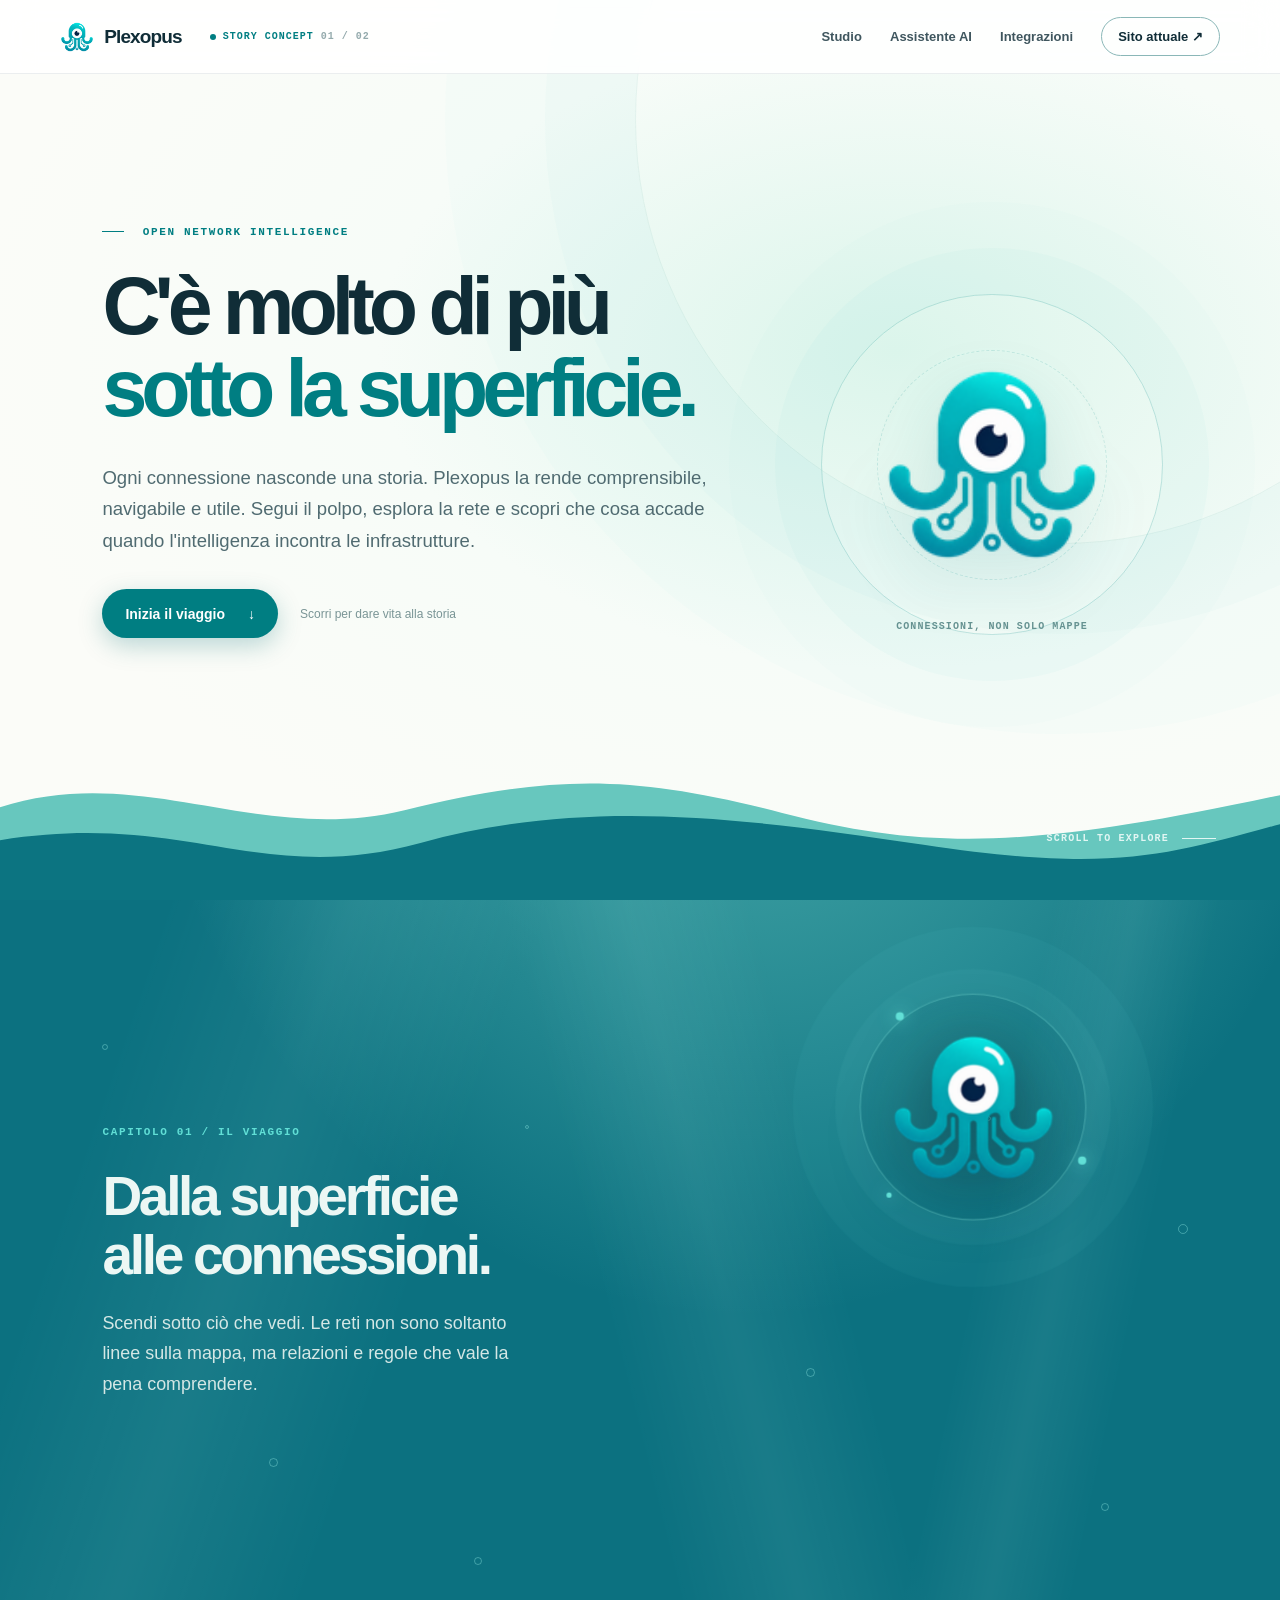
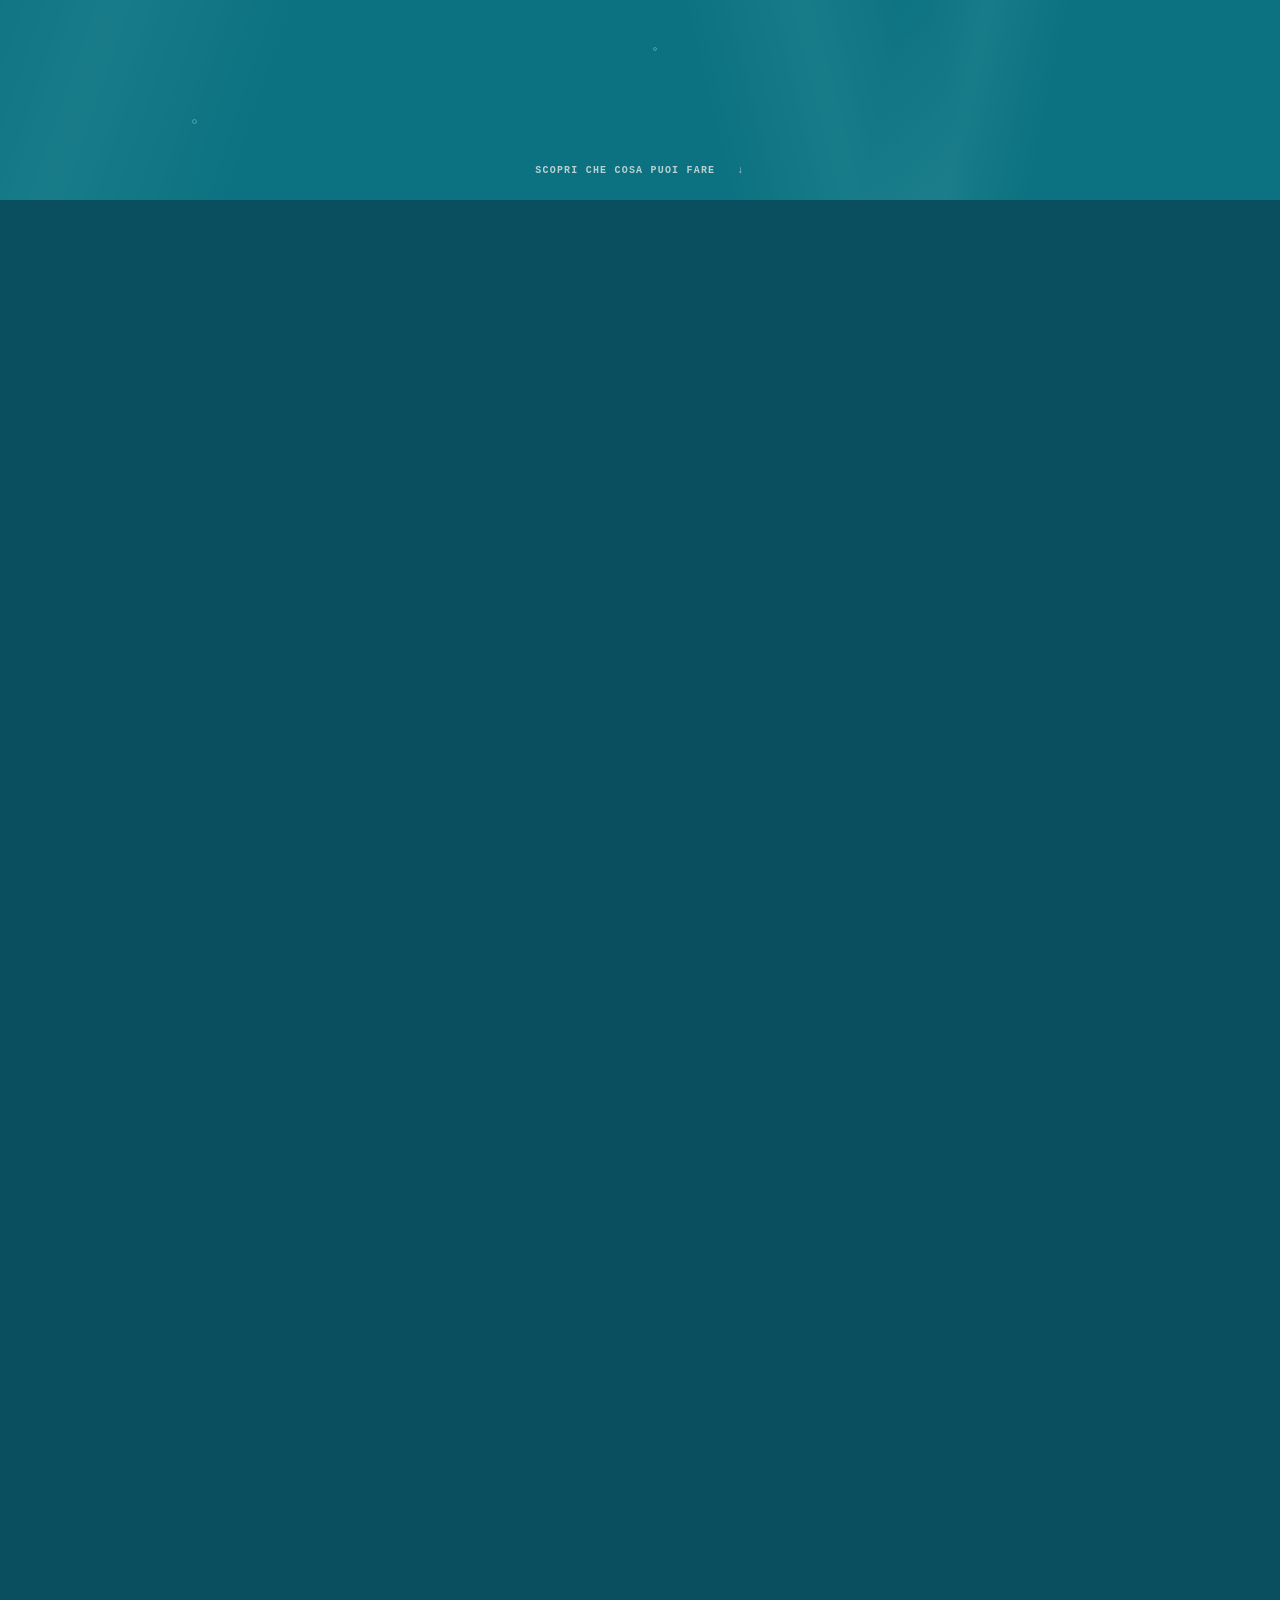
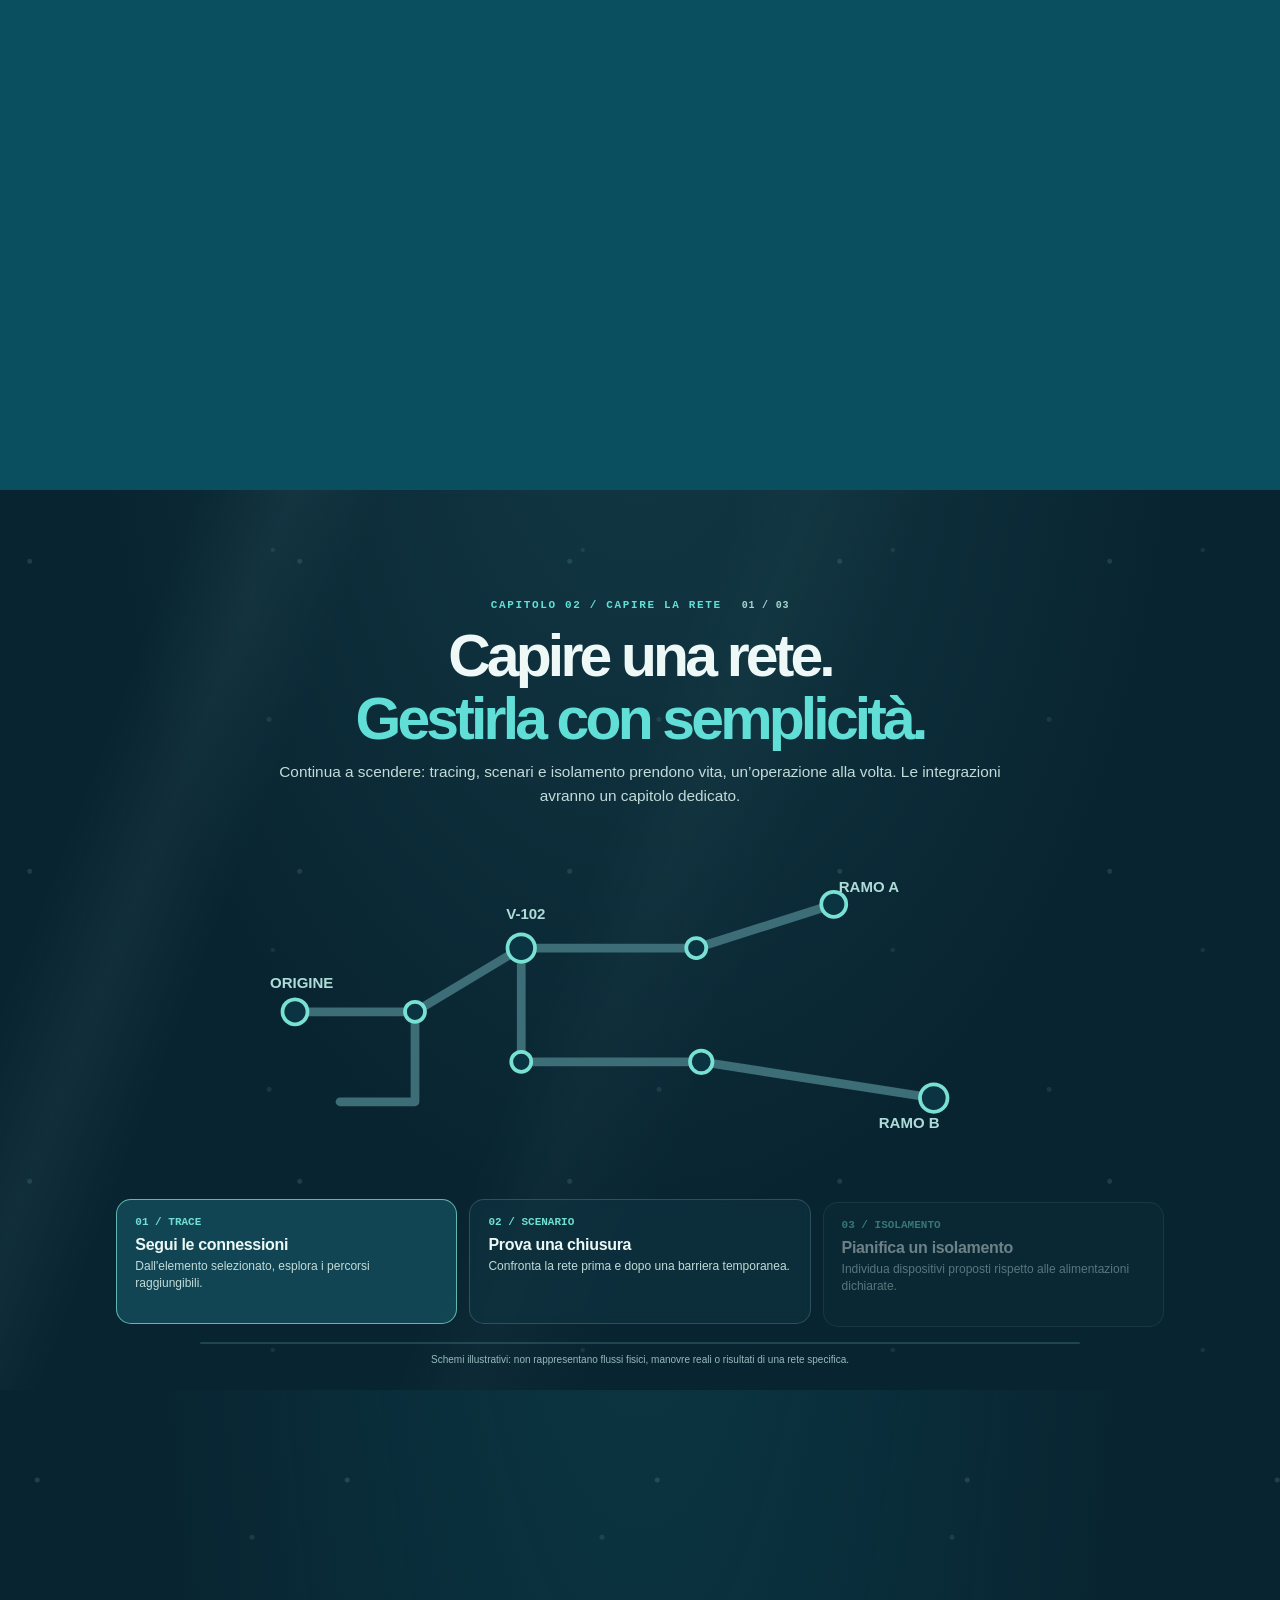
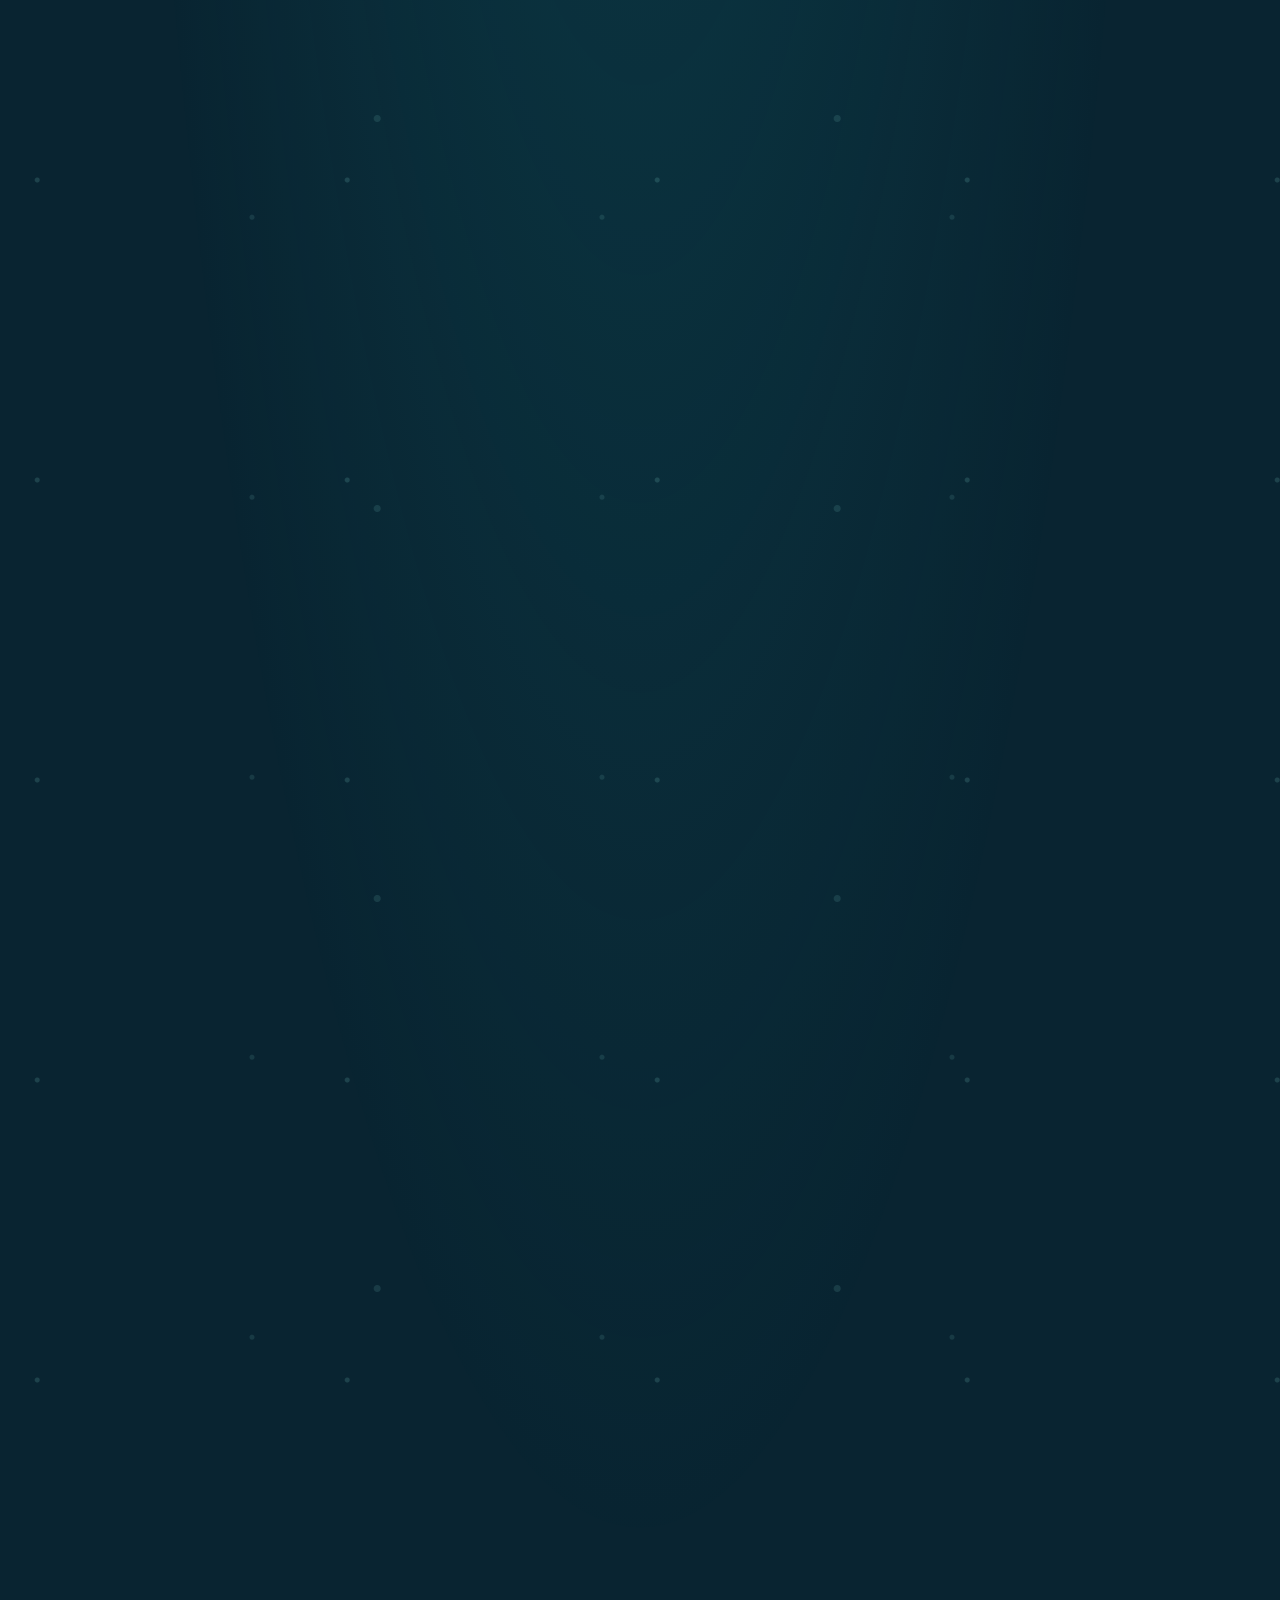
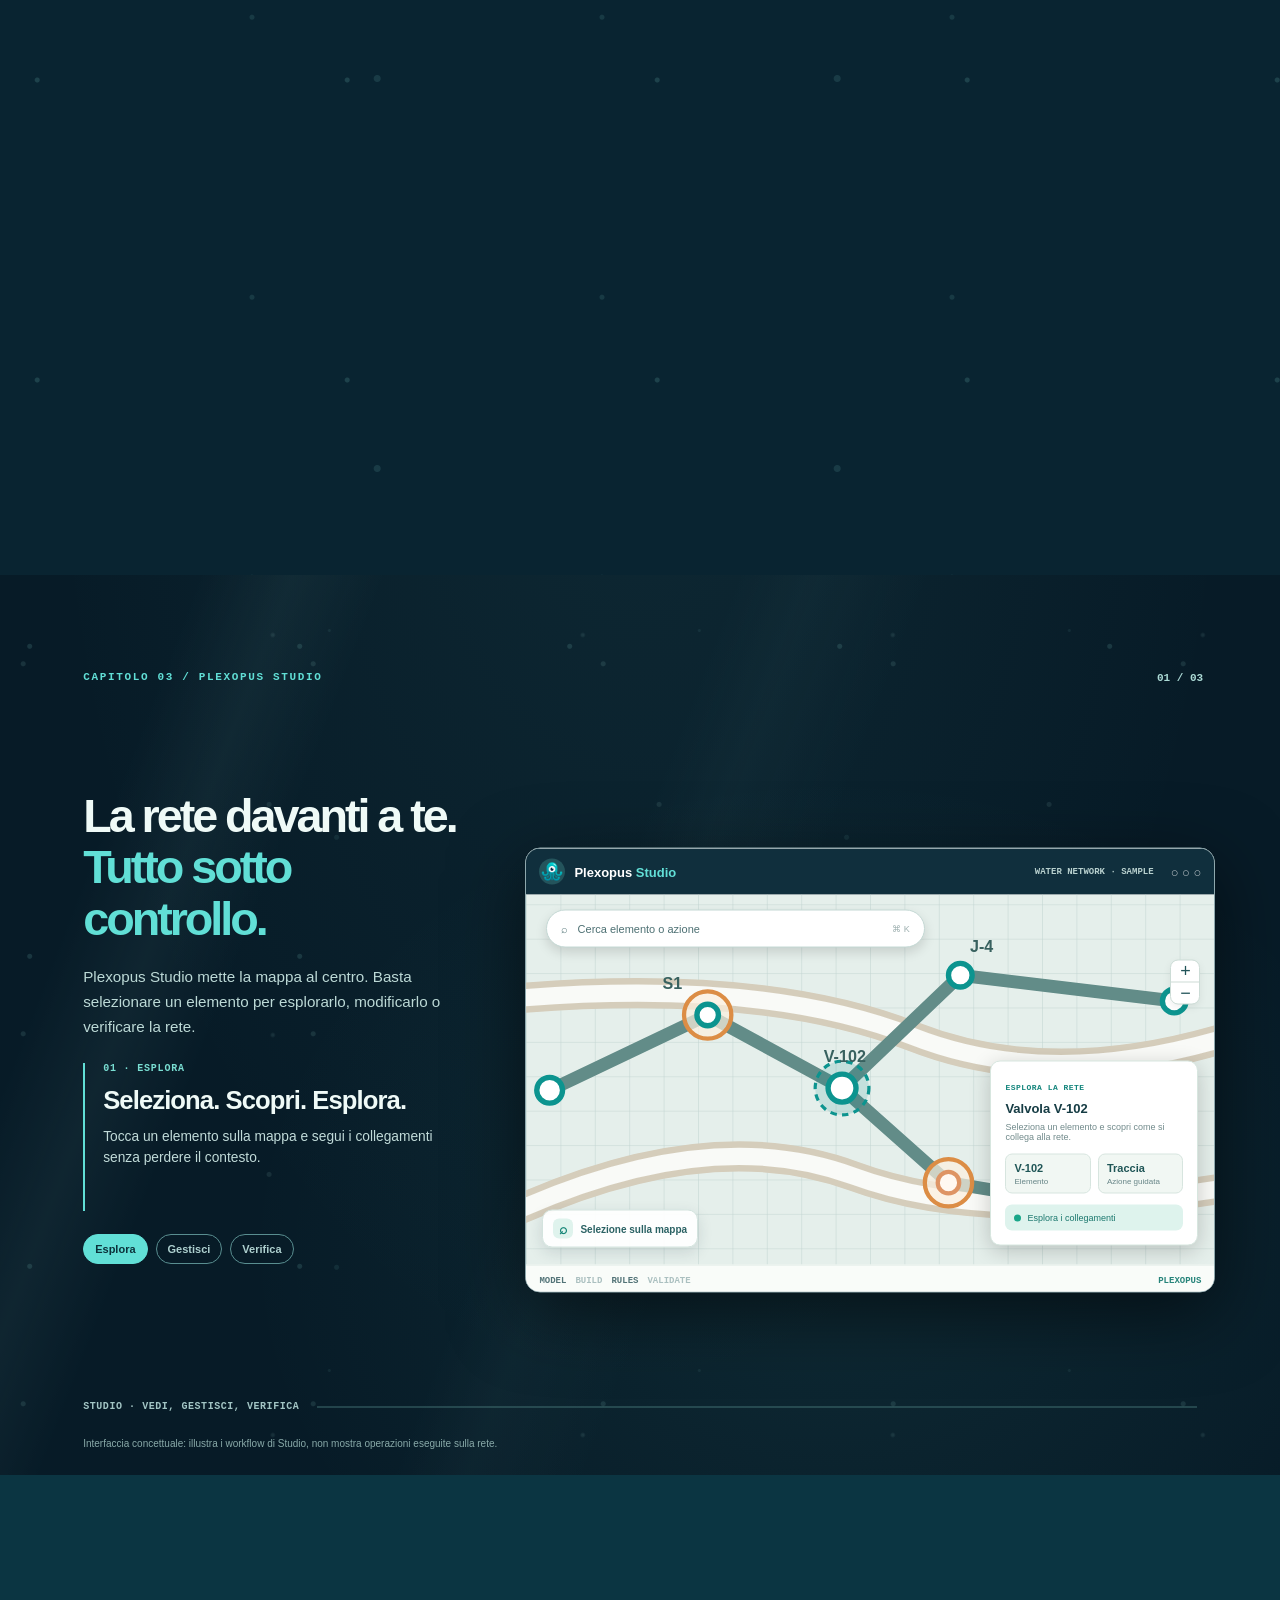
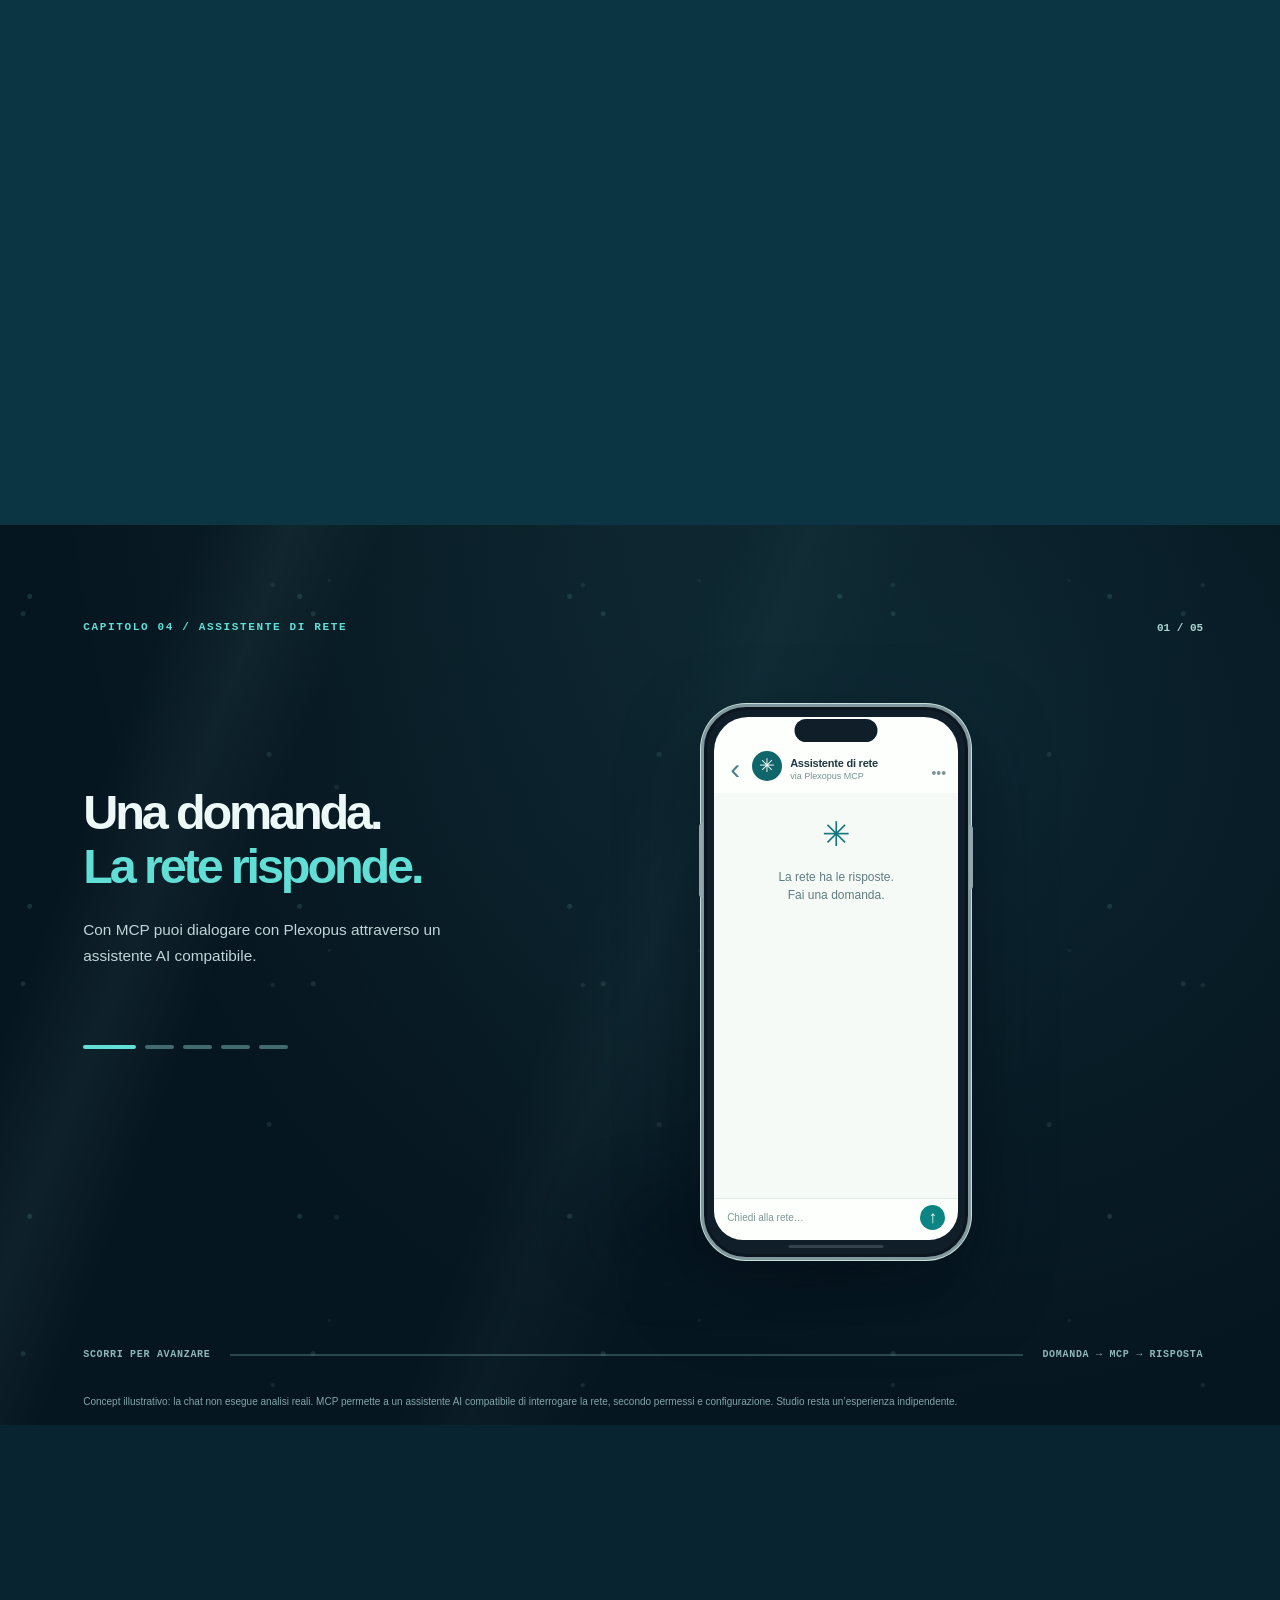
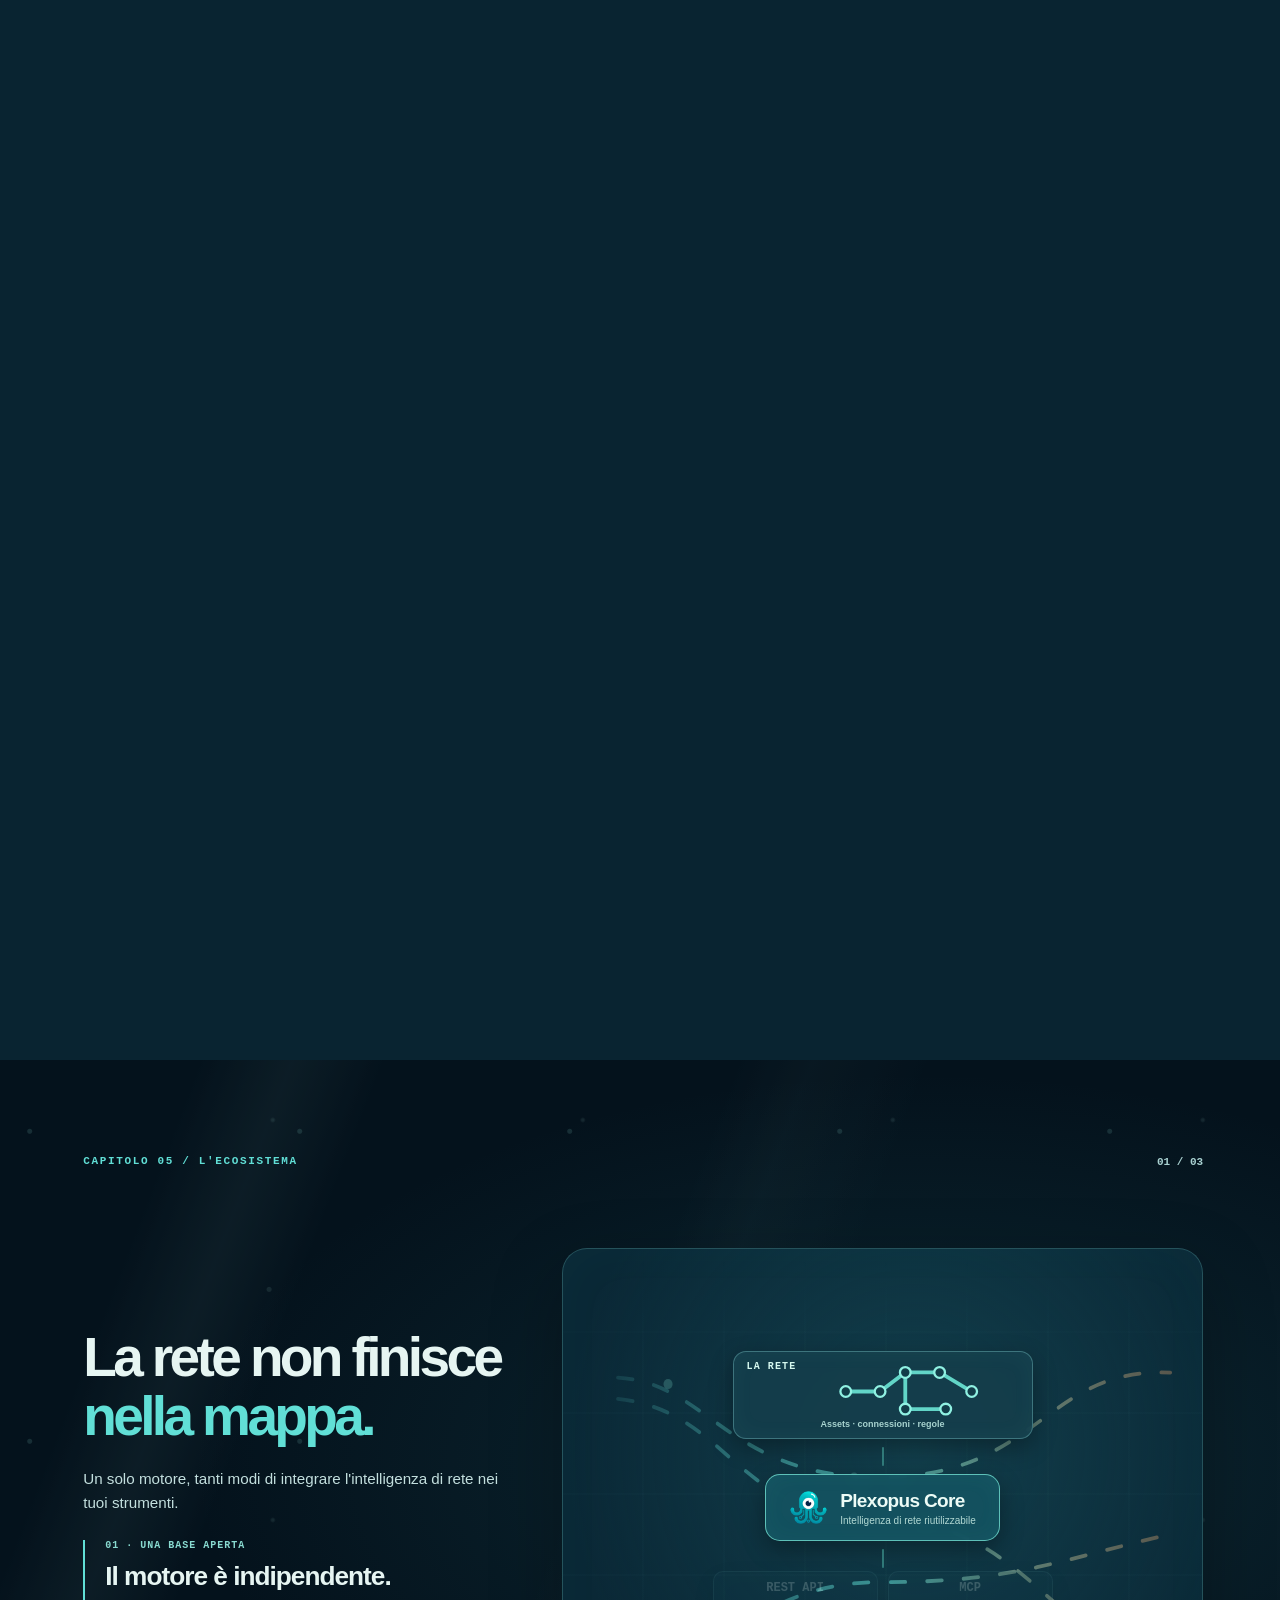
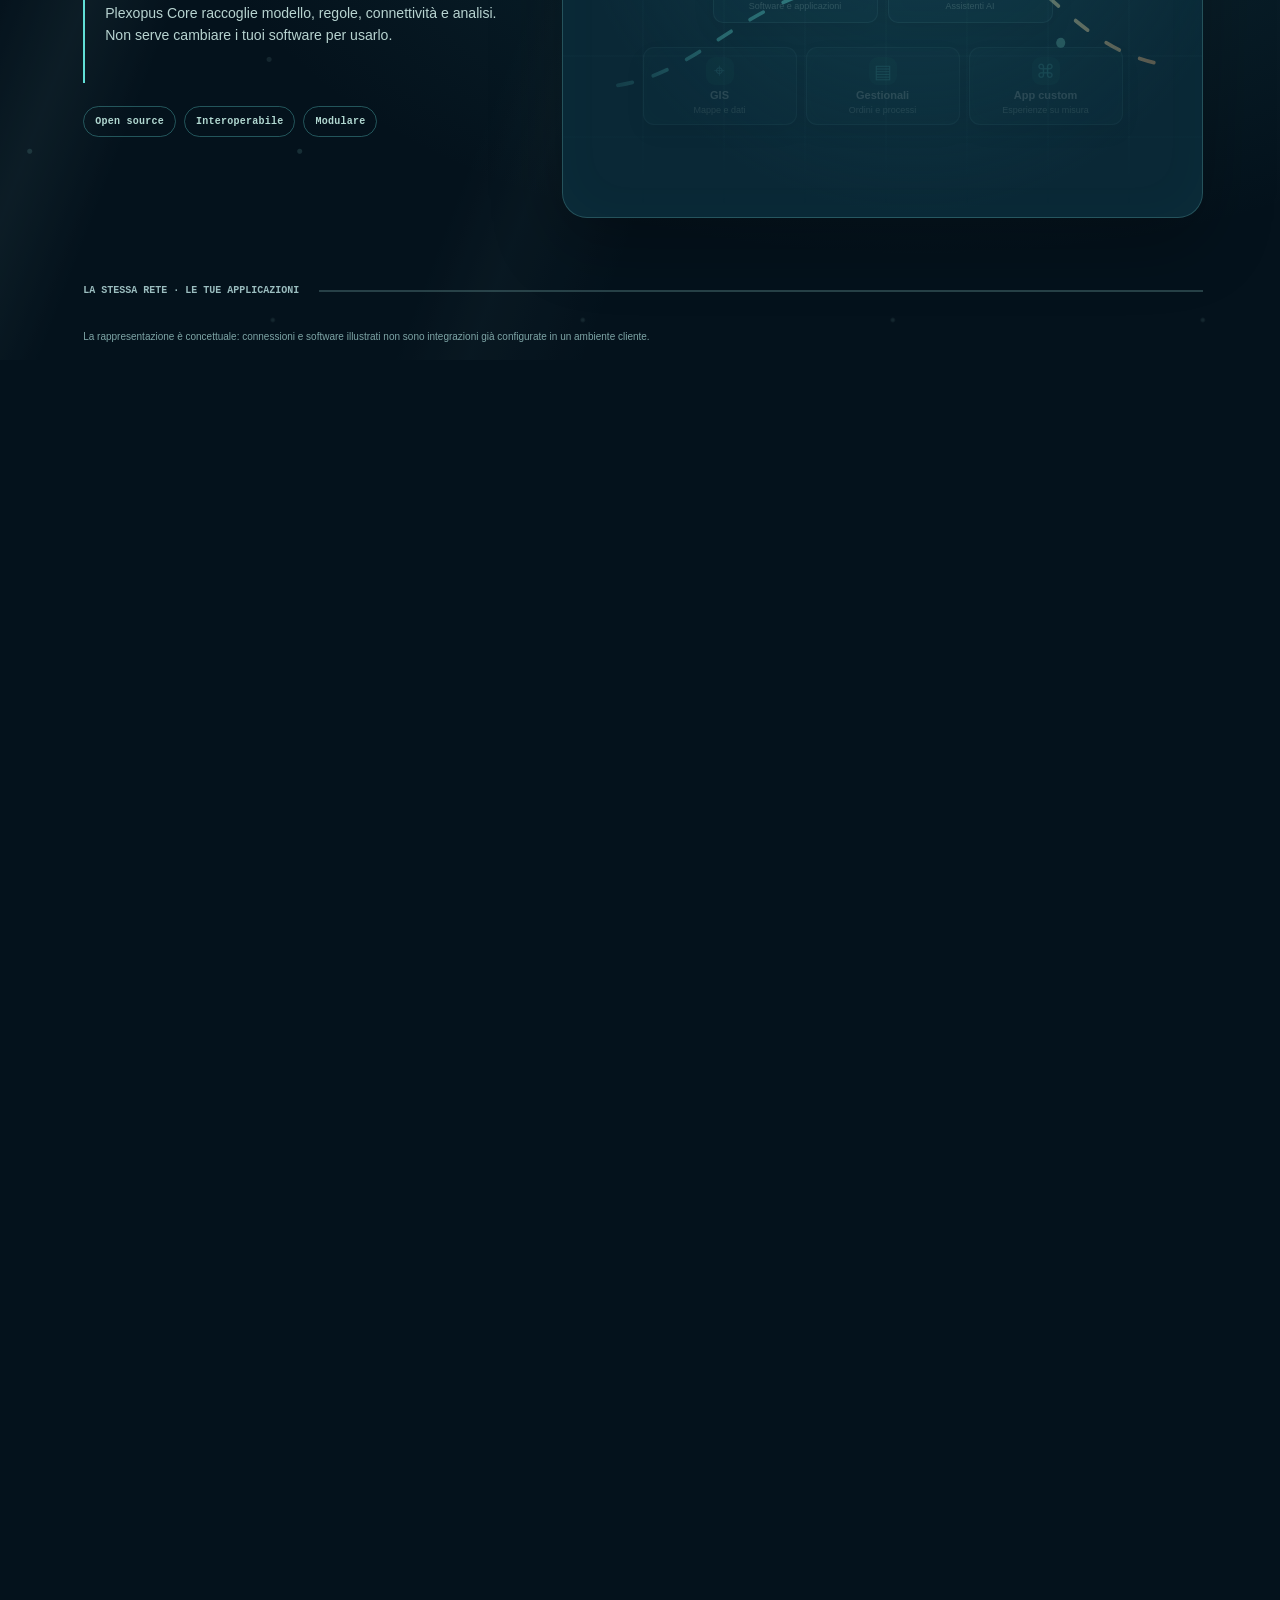
==== commit 3592cf39: "fix(site): animate closure on a single network and simplify depth indicator" ====
--- a/concept/index.html
+++ b/concept/index.html
@@ -58,7 +58,7 @@
         <div class="sun-shimmer" aria-hidden="true"></div>
         <div class="light-beams" aria-hidden="true"><i></i><i></i><i></i></div>
         <div class="sea-particles" aria-hidden="true"><i></i><i></i><i></i><i></i><i></i><i></i><i></i><i></i><i></i><i></i></div>
-        <div class="depth-indicator" aria-hidden="true"><span>SUPERFICIE</span><div class="depth-track"><span id="depth-progress"></span></div><span>FONDALE</span></div>
+        <div class="depth-indicator" aria-hidden="true"><div class="depth-track"><span id="depth-progress"></span></div></div>
 
         <div class="dive-copy">
           <p class="overline light">CAPITOLO 01 / IL VIAGGIO</p>
@@ -115,17 +115,47 @@
  <g class="cap-nodes"><circle cx="34" cy="115" r="10"/><circle cx="130" cy="115" r="8"/><circle cx="215" cy="64" r="11"/><circle cx="355" cy="64" r="8"/><circle cx="465" cy="29" r="10"/><circle cx="215" cy="155" r="8"/><circle cx="359" cy="155" r="9"/><circle cx="545" cy="184" r="11"/></g>
  <g class="cap-labels"><text x="14" y="96">ORIGINE</text><text x="203" y="41">V-102</text><text x="469" y="19">RAMO A</text><text x="501" y="208">RAMO B</text></g>
 </svg>
-<svg data-bridge-scene="1" viewBox="0 0 620 216" preserveAspectRatio="xMidYMid meet" aria-hidden="true">
- <rect x="5" y="10" width="295" height="190" rx="14" class="cap-panel"/>
- <rect x="320" y="10" width="295" height="190" rx="14" class="cap-panel"/>
- <text x="25" y="39" class="cap-heading">PRIMA</text><text x="340" y="39" class="cap-heading">DOPO LA CHIUSURA</text>
- <path d="M25 103H110L180 69H270M180 69V160H275" class="cap-base"/>
- <path d="M25 103H110L180 69H270M180 69V160H275" class="cap-ink" pathLength="1"/>
- <path d="M340 103H418" class="cap-reached"/>
- <path d="M418 103L495 69H586M495 69V160H587" class="cap-unreached"/>
- <circle cx="418" cy="103" r="14" class="cap-barrier"/>
- <path d="m412 97 12 12m0-12-12 12" class="cap-cross"/>
- <g class="cap-labels"><text x="26" y="186">Percorsi raggiungibili</text><text x="341" y="186">Rami non più raggiunti</text></g>
+<svg data-bridge-scene="1" class="cap-closure-diagram" viewBox="0 0 620 216" preserveAspectRatio="xMidYMid meet" aria-hidden="true">
+  <text x="24" y="27" class="cap-heading">SCENARIO DI RETE</text>
+  <text x="596" y="27" text-anchor="end" class="cap-phase cap-closure-label-before">RETE ORIGINALE</text>
+  <text x="596" y="27" text-anchor="end" class="cap-phase cap-closure-label-after">CHIUSURA IPOTETICA</text>
+  <!-- One persistent network; only its connectivity state changes with scroll. -->
+  <path d="M36 105H141L250 105H365L468 64H572M365 105L468 165H572M141 105V173H74"
+        class="cap-closure-backbone"/>
+  <!-- Upstream and a separate branch remain reachable from the selected origin. -->
+  <path d="M36 105H141L250 105M141 105V173H74" class="cap-closure-reached"/>
+  <!-- The same branches change from reachable to disconnected AFTER the valve closes. -->
+  <path d="M250 105H365L468 64H572M365 105L468 165H572" class="cap-closure-before"/>
+  <path d="M250 105H365L468 64H572M365 105L468 165H572" class="cap-closure-after"/>
+  <g class="cap-closure-nodes">
+    <circle cx="36" cy="105" r="10"/><circle cx="141" cy="105" r="8"/>
+    <circle cx="365" cy="105" r="9"/><circle cx="468" cy="64" r="8"/>
+    <circle cx="572" cy="64" r="11"/><circle cx="468" cy="165" r="8"/>
+    <circle cx="572" cy="165" r="11"/><circle cx="74" cy="173" r="8"/>
+  </g>
+  <g class="cap-closure-valve">
+    <circle cx="250" cy="105" r="17" class="cap-closure-valve-ring"/>
+    <path d="M244 99L256 111M256 99L244 111" class="cap-closure-valve-cross"/>
+    <circle cx="250" cy="105" r="28" class="cap-closure-valve-glow"/>
+  </g>
+  <g class="cap-labels">
+    <text x="16" y="82">ORIGINE</text>
+    <text x="233" y="67">V-102</text>
+    <text x="526" y="47">RAMO A</text>
+    <text x="529" y="192">RAMO B</text>
+  </g>
+  <g class="cap-closure-explanation cap-closure-legend-before">
+    <rect x="21" y="184" width="205" height="27" rx="13" class="cap-legend-bg"/>
+    <circle cx="37" cy="197" r="5" fill="#61dfd6"/>
+    <text x="51" y="202" class="cap-legend-text">Tutti i percorsi raggiungibili</text>
+  </g>
+  <g class="cap-closure-explanation cap-closure-legend-after">
+    <rect x="21" y="184" width="235" height="27" rx="13" class="cap-legend-bg"/>
+    <circle cx="37" cy="197" r="5" fill="#61dfd6"/>
+    <text x="51" y="202" class="cap-legend-text">Raggiungibile</text>
+    <circle cx="139" cy="197" r="5" fill="#ffb475"/>
+    <text x="153" y="202" class="cap-legend-text">Non raggiunto</text>
+  </g>
 </svg>
 <svg data-bridge-scene="2" viewBox="0 0 620 216" preserveAspectRatio="xMidYMid meet" aria-hidden="true">
  <text x="24" y="26" class="cap-heading">ALIMENTAZIONI ESPLICITE</text>
--- a/concept/story.css
+++ b/concept/story.css
@@ -903,3 +903,53 @@
 @media(prefers-reduced-motion:reduce){
   .bridge-values{grid-template-columns:repeat(2,minmax(0,1fr))}
 }
+
+
+/* Scenario 02: ONE network, scrubbed from all-reachable to a temporary closure.
+   The downstream paths remain in the same positions before and after. */
+.bridge-stage{--closure-valve:0;--closure-affected:0}
+/* The SVG inherits the animated custom properties from its pinned stage. */
+.cap-closure-backbone{
+  fill:none;stroke:#4a7180;stroke-width:9;stroke-linecap:round;stroke-linejoin:round;
+}
+.cap-closure-reached,.cap-closure-before{
+  fill:none;stroke:#61dfd6;stroke-width:6;stroke-linecap:round;stroke-linejoin:round;
+}
+.cap-closure-before{opacity:calc(1 - var(--closure-affected,0))}
+.cap-closure-after{
+  fill:none;stroke:#ffb475;stroke-width:6;stroke-linecap:round;stroke-linejoin:round;
+  stroke-dasharray:8 8;opacity:var(--closure-affected,0);
+}
+.cap-closure-nodes circle{fill:#0d3441;stroke:#8ce5da;stroke-width:3}
+.cap-closure-valve-ring{
+  fill:#102e3b;stroke:#a6e6de;stroke-width:3;
+  stroke-opacity:calc(1 - var(--closure-valve,0));
+}
+.cap-closure-valve-cross{
+  fill:none;stroke:#ffcf9e;stroke-width:3;stroke-linecap:round;
+  opacity:var(--closure-valve,0);
+}
+.cap-closure-valve-glow{
+  fill:none;stroke:#ffb475;stroke-width:2;stroke-dasharray:4 5;
+  opacity:var(--closure-valve,0);
+}
+.cap-closure-label-before,.cap-closure-legend-before{opacity:calc(1 - var(--closure-affected,0))}
+.cap-closure-label-after,.cap-closure-legend-after{opacity:var(--closure-affected,0)}
+.cap-phase{fill:#bfe5e1;font:700 12px var(--px-font-sans,sans-serif);letter-spacing:.06em}
+.cap-legend-bg{fill:#123d4b;stroke:#3e7079;stroke-width:1.2}
+.cap-legend-text{fill:#daede9;font:600 10px var(--px-font-sans,sans-serif)}
+@media(prefers-reduced-motion:reduce){
+  .cap-closure-diagram{--closure-valve:1;--closure-affected:1}
+  /* Every diagram is available without needing to scroll through pinned motion. */
+  .bridge-inner{height:auto;display:flex;flex-direction:column;align-items:stretch}
+  .bridge-flow{height:auto;max-height:none;min-height:0;display:grid;gap:12px}
+  .bridge-flow [data-bridge-scene],
+  .bridge-stage .bridge-flow [data-bridge-scene="0"]{
+    position:relative;inset:auto;visibility:visible;opacity:1;
+    display:block;width:100%;height:auto;max-height:220px;
+  }
+  .bridge-values{grid-template-columns:repeat(3,minmax(0,1fr))}
+}
+@media(prefers-reduced-motion:reduce) and (max-width:820px){
+  .bridge-values{grid-template-columns:1fr}
+}
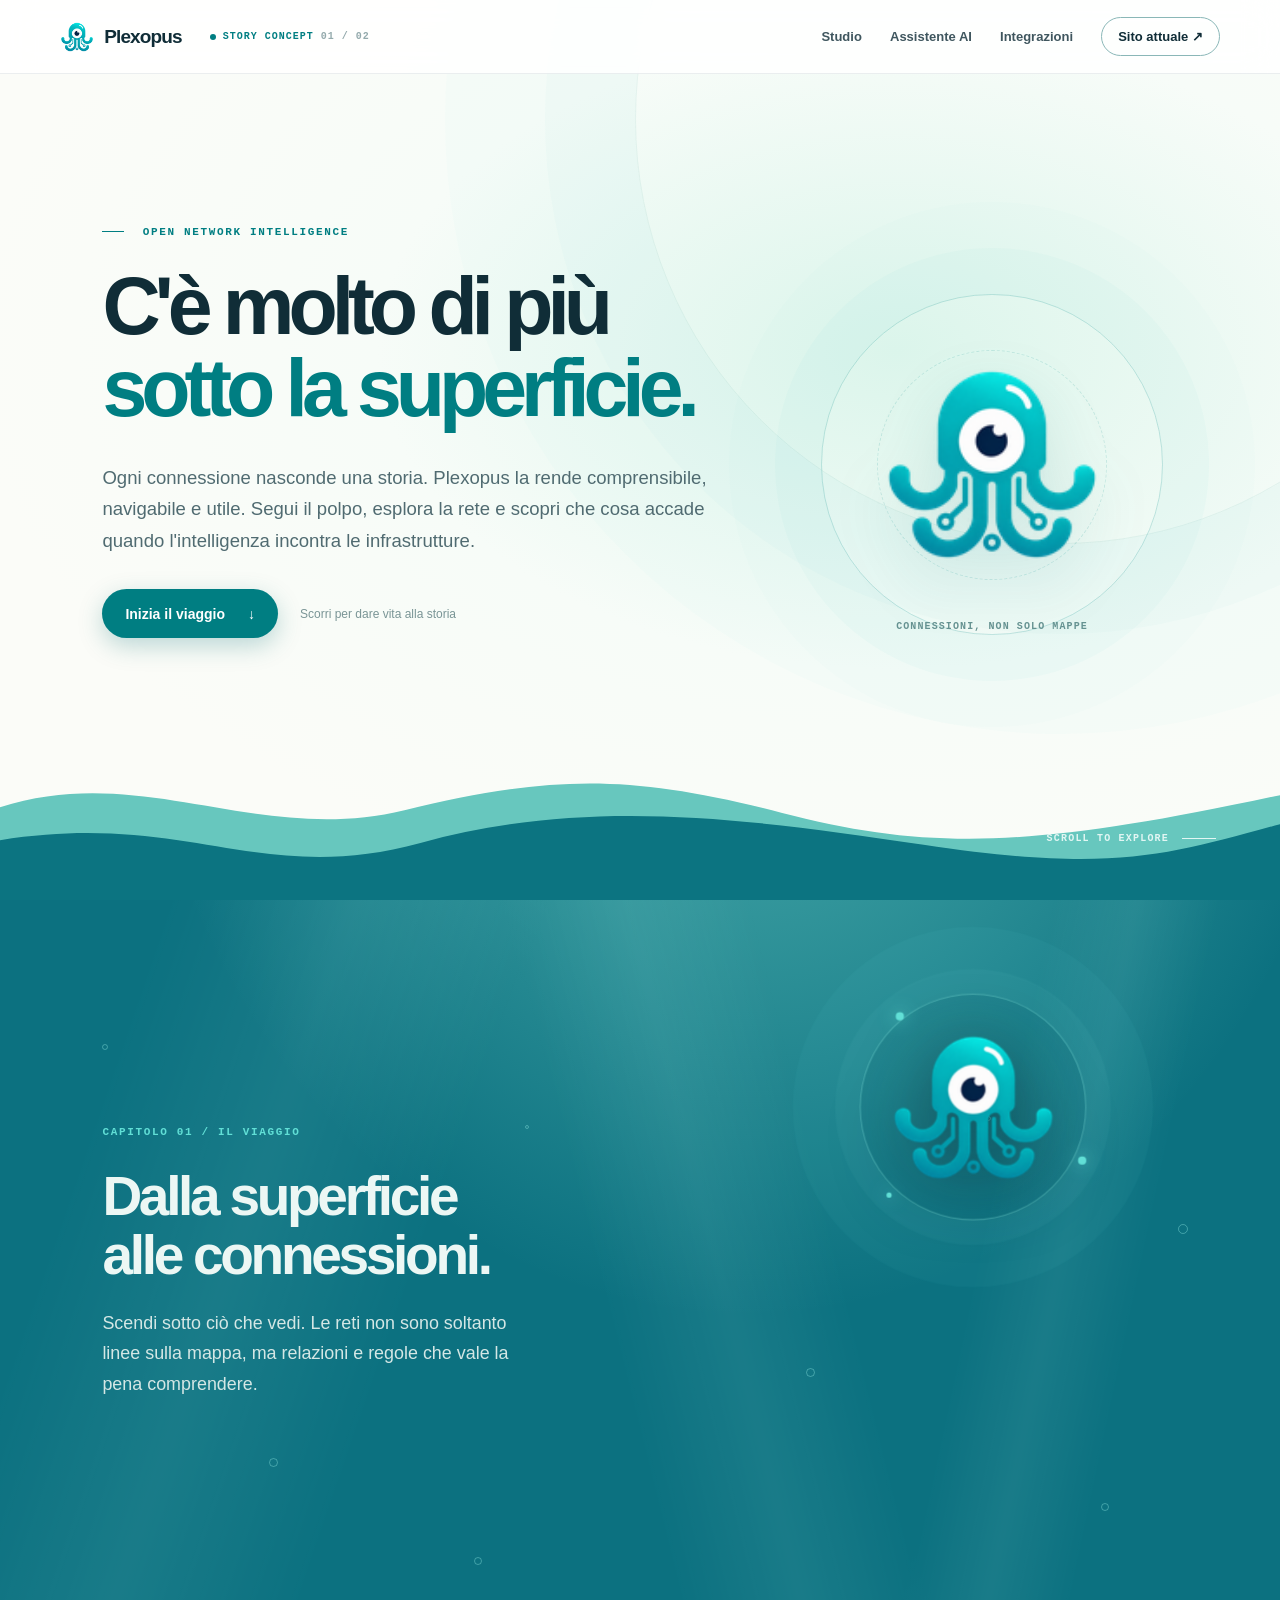
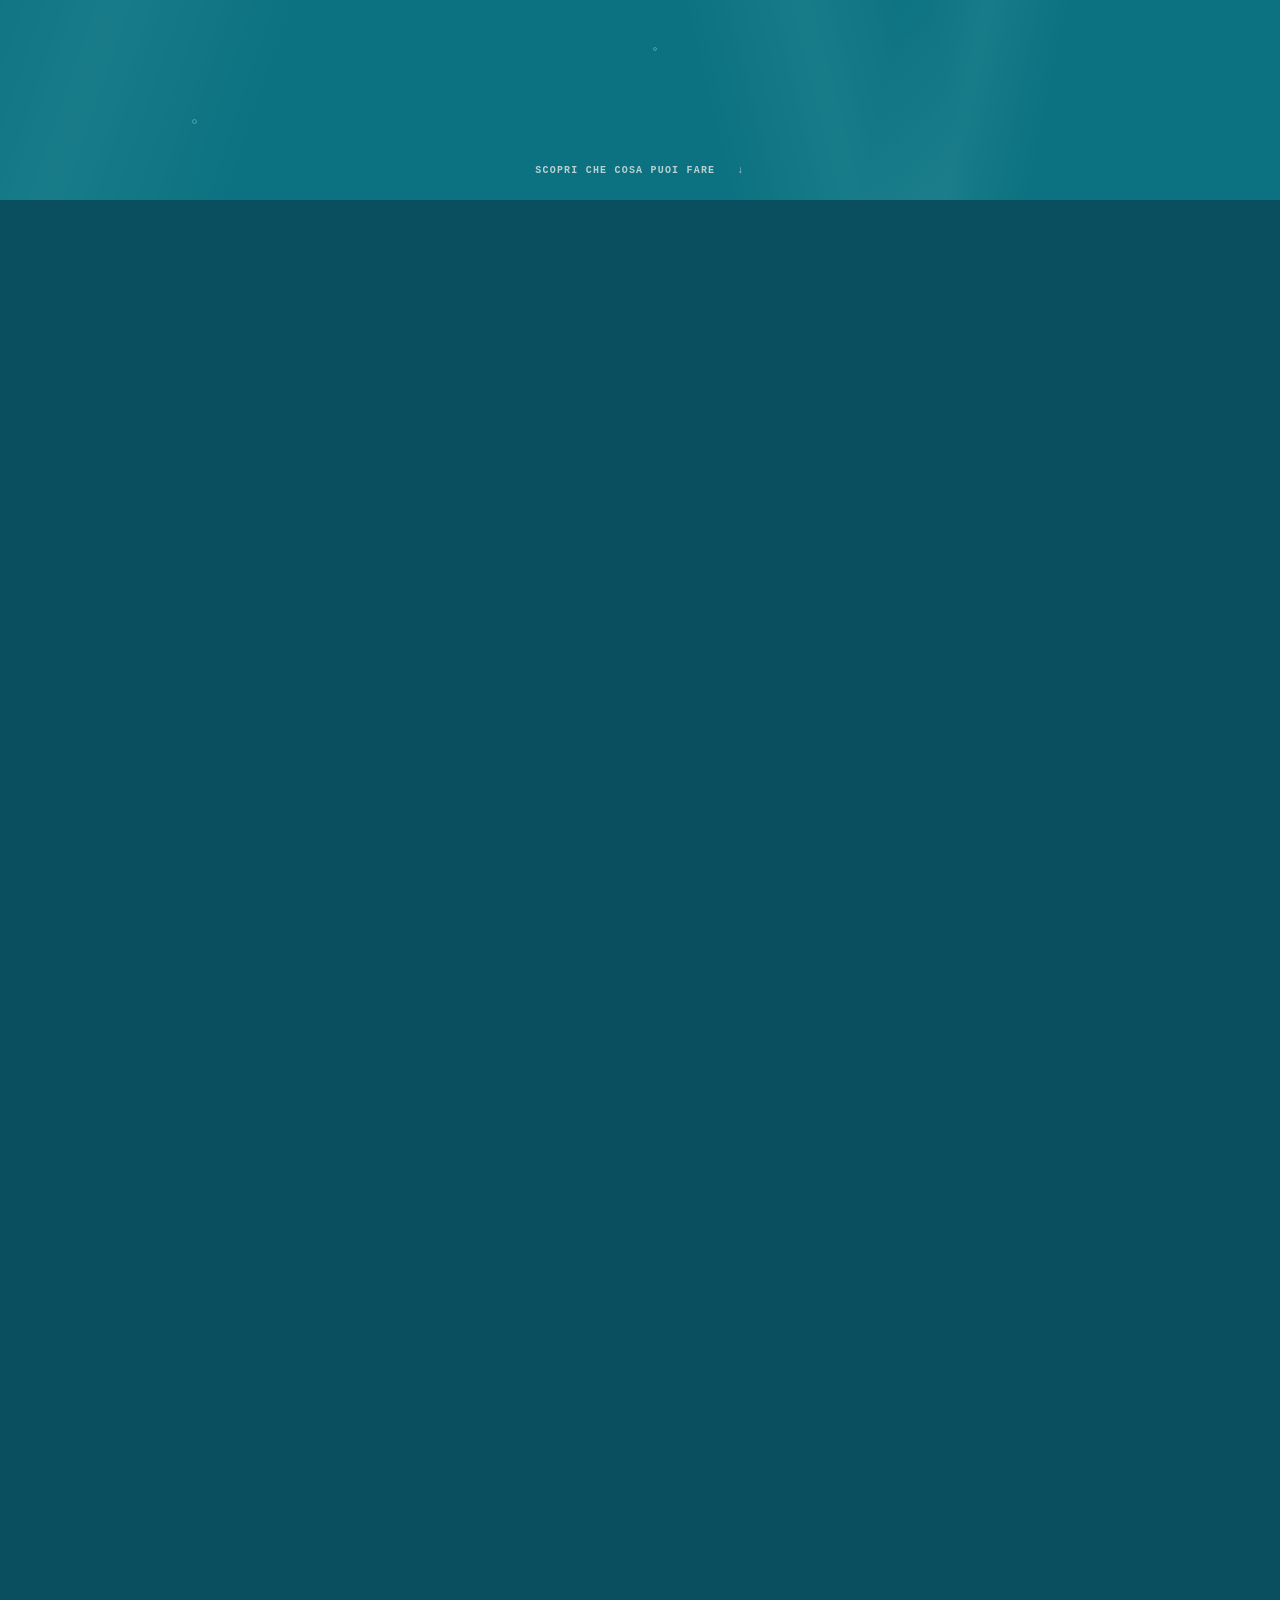
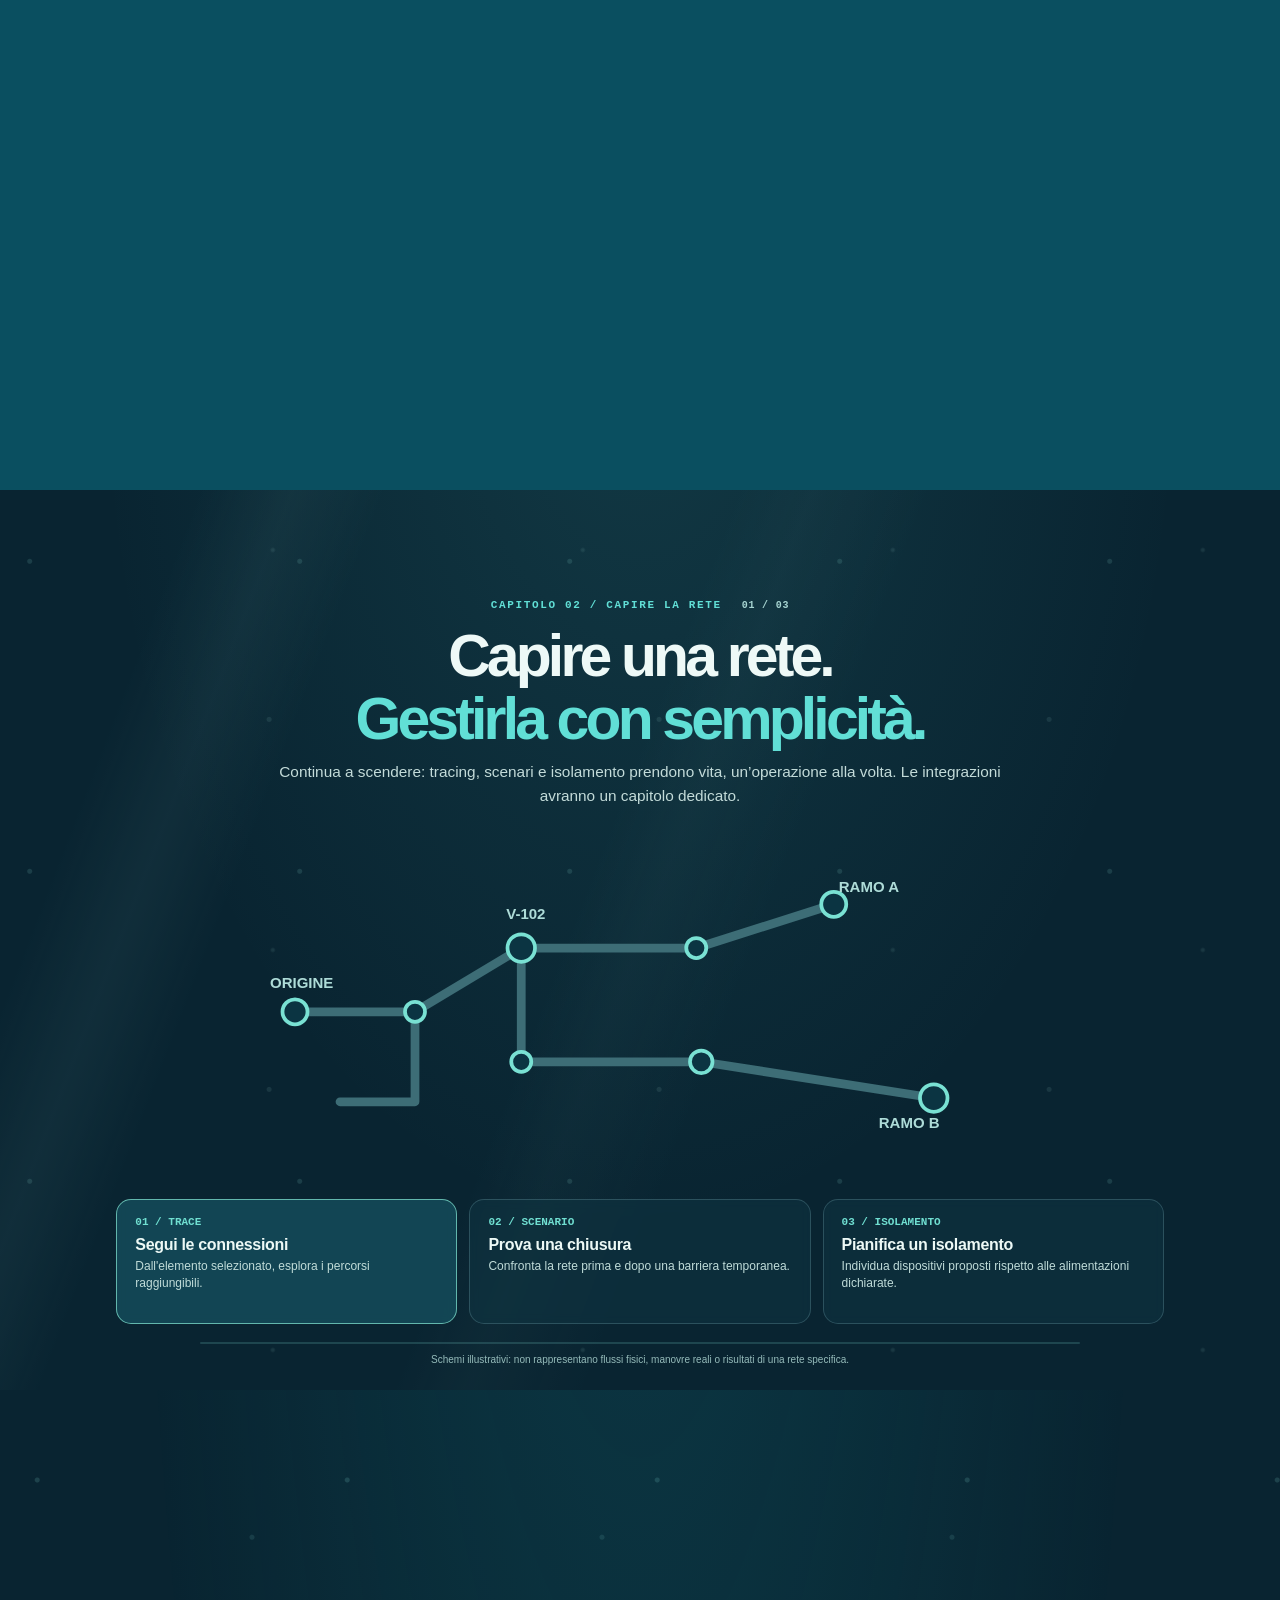
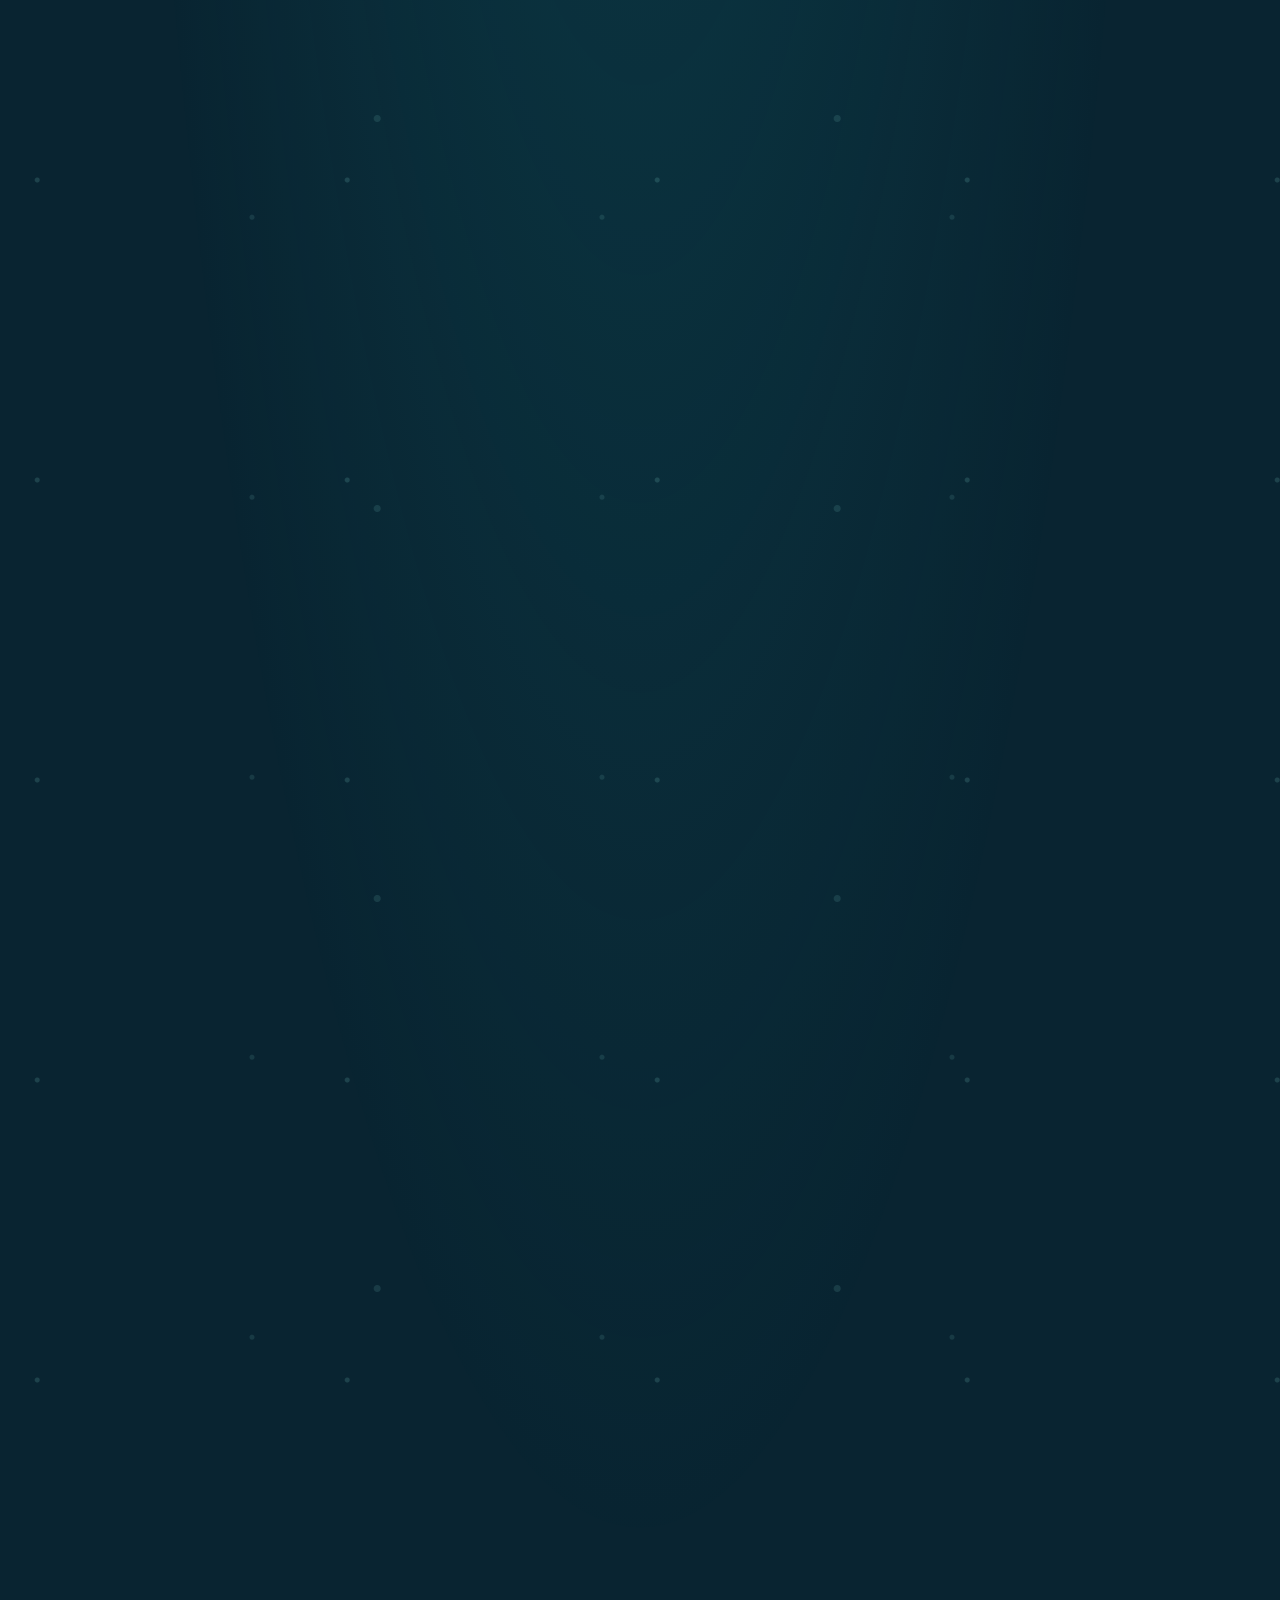
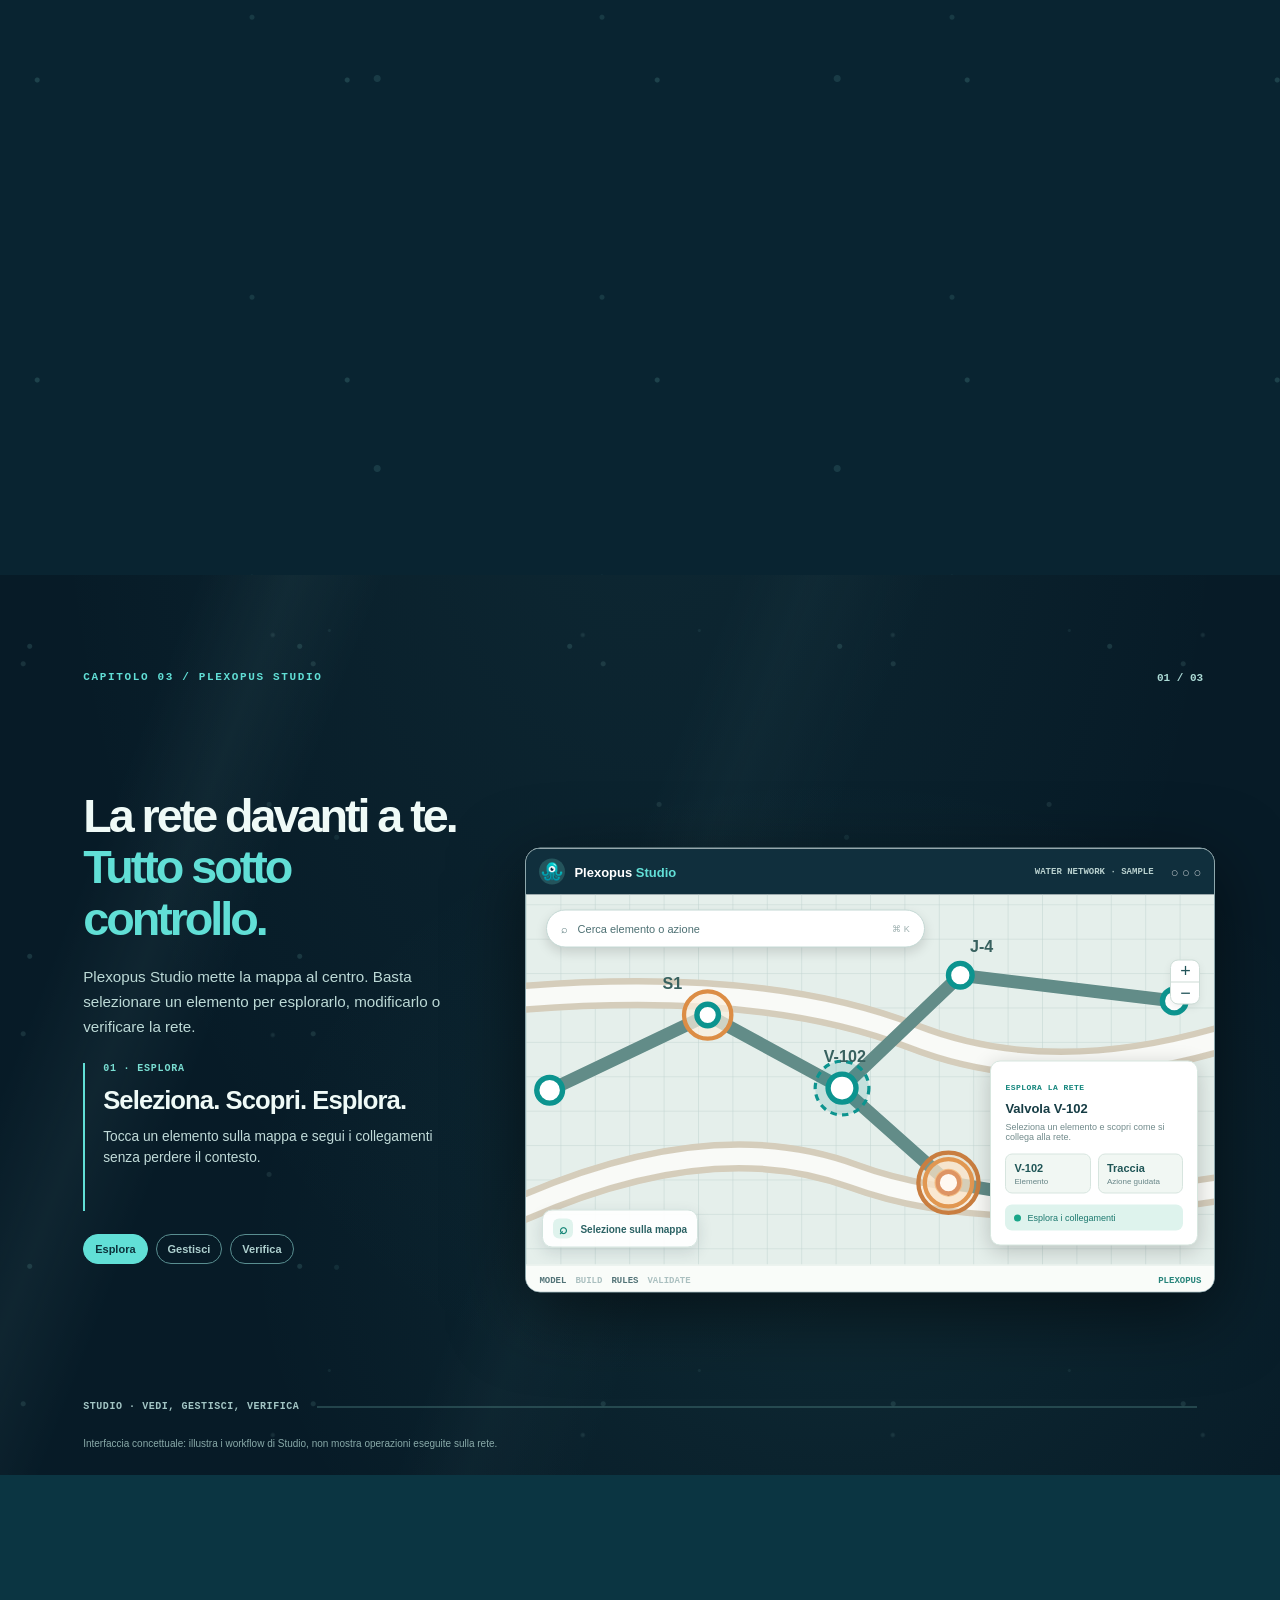
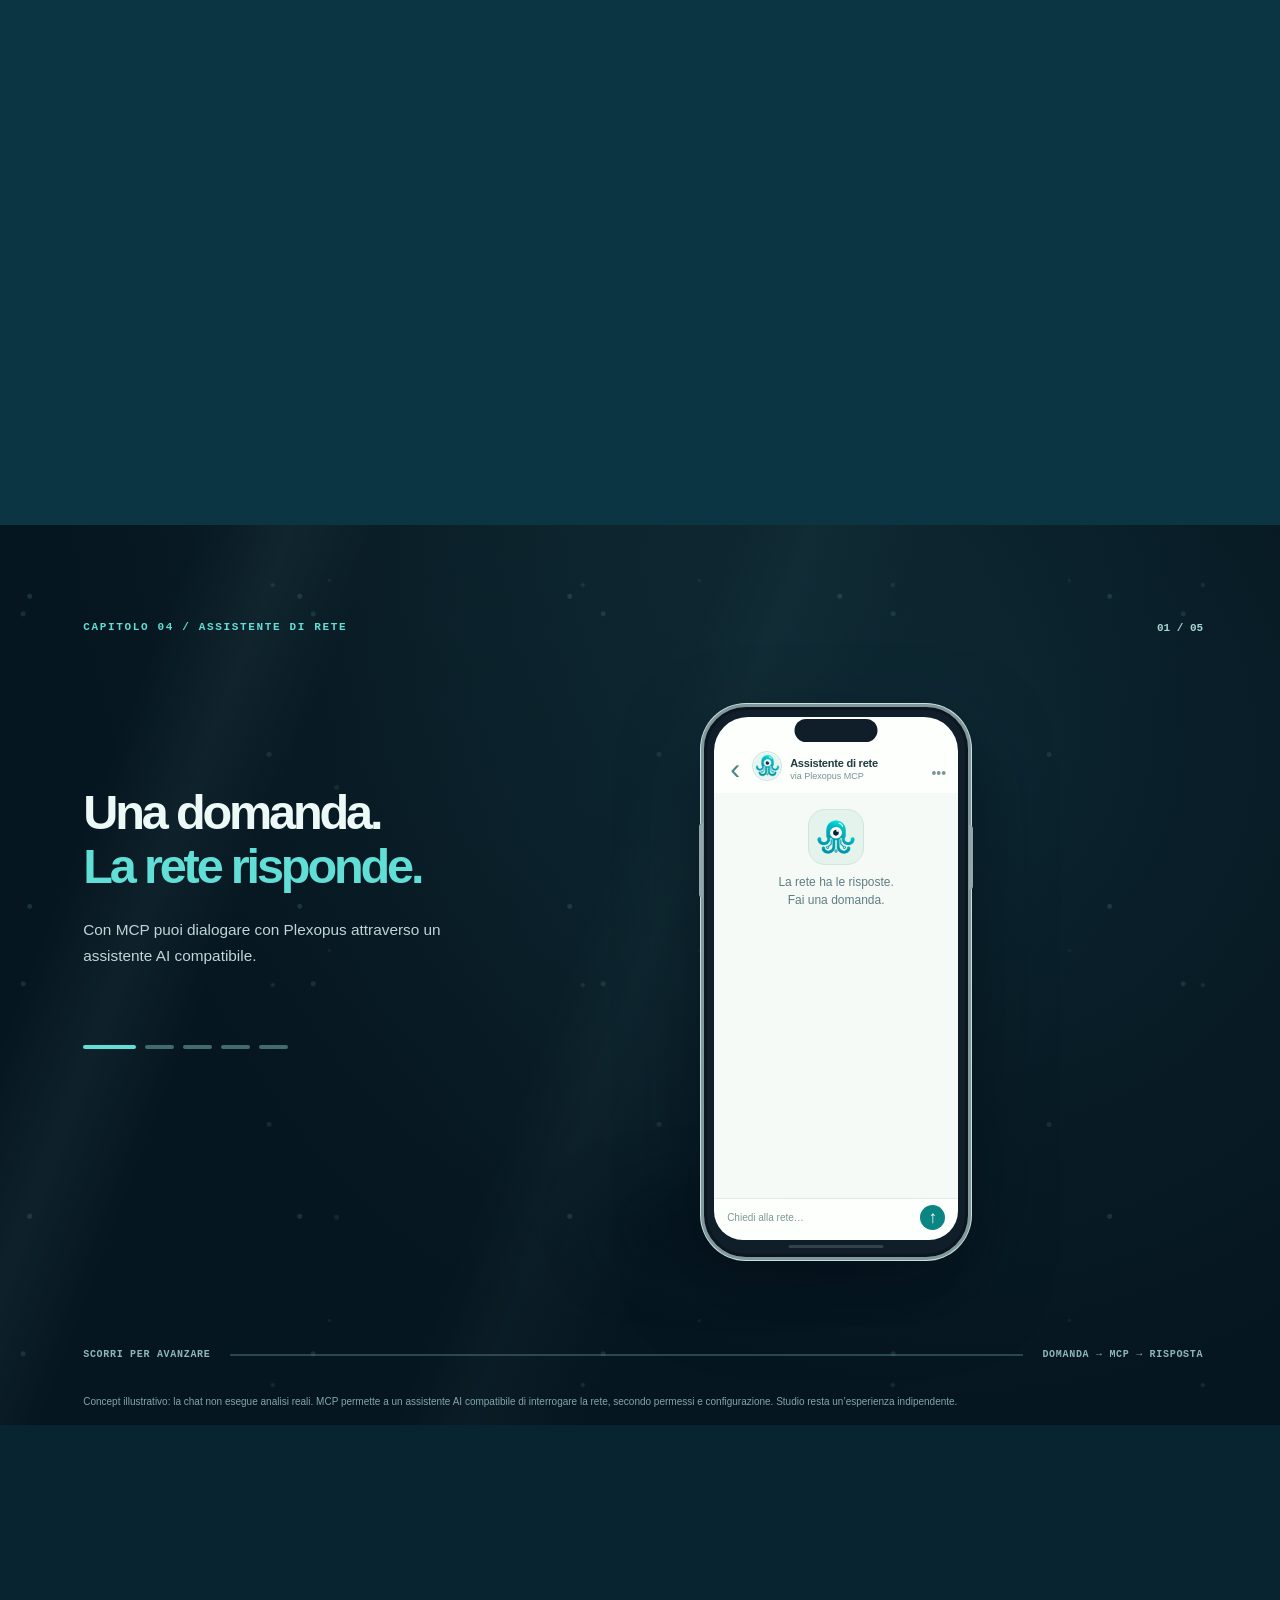
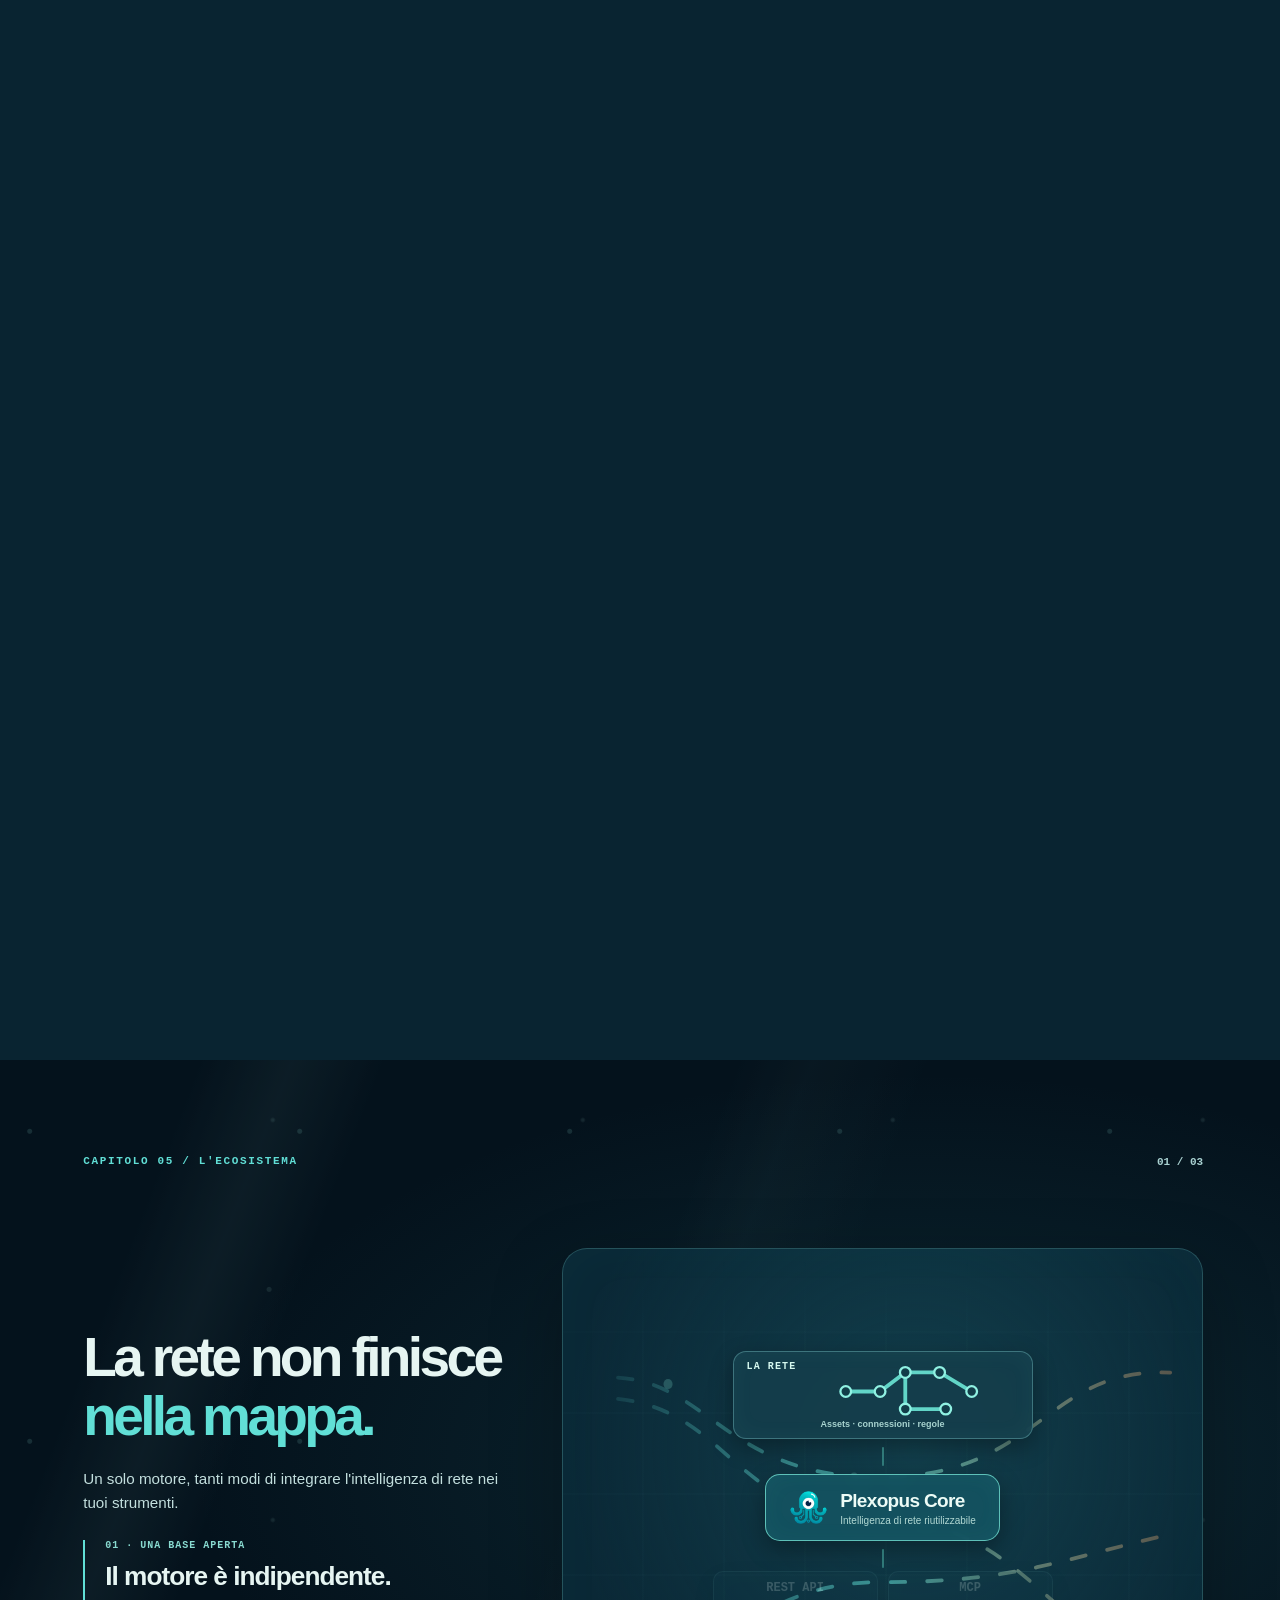
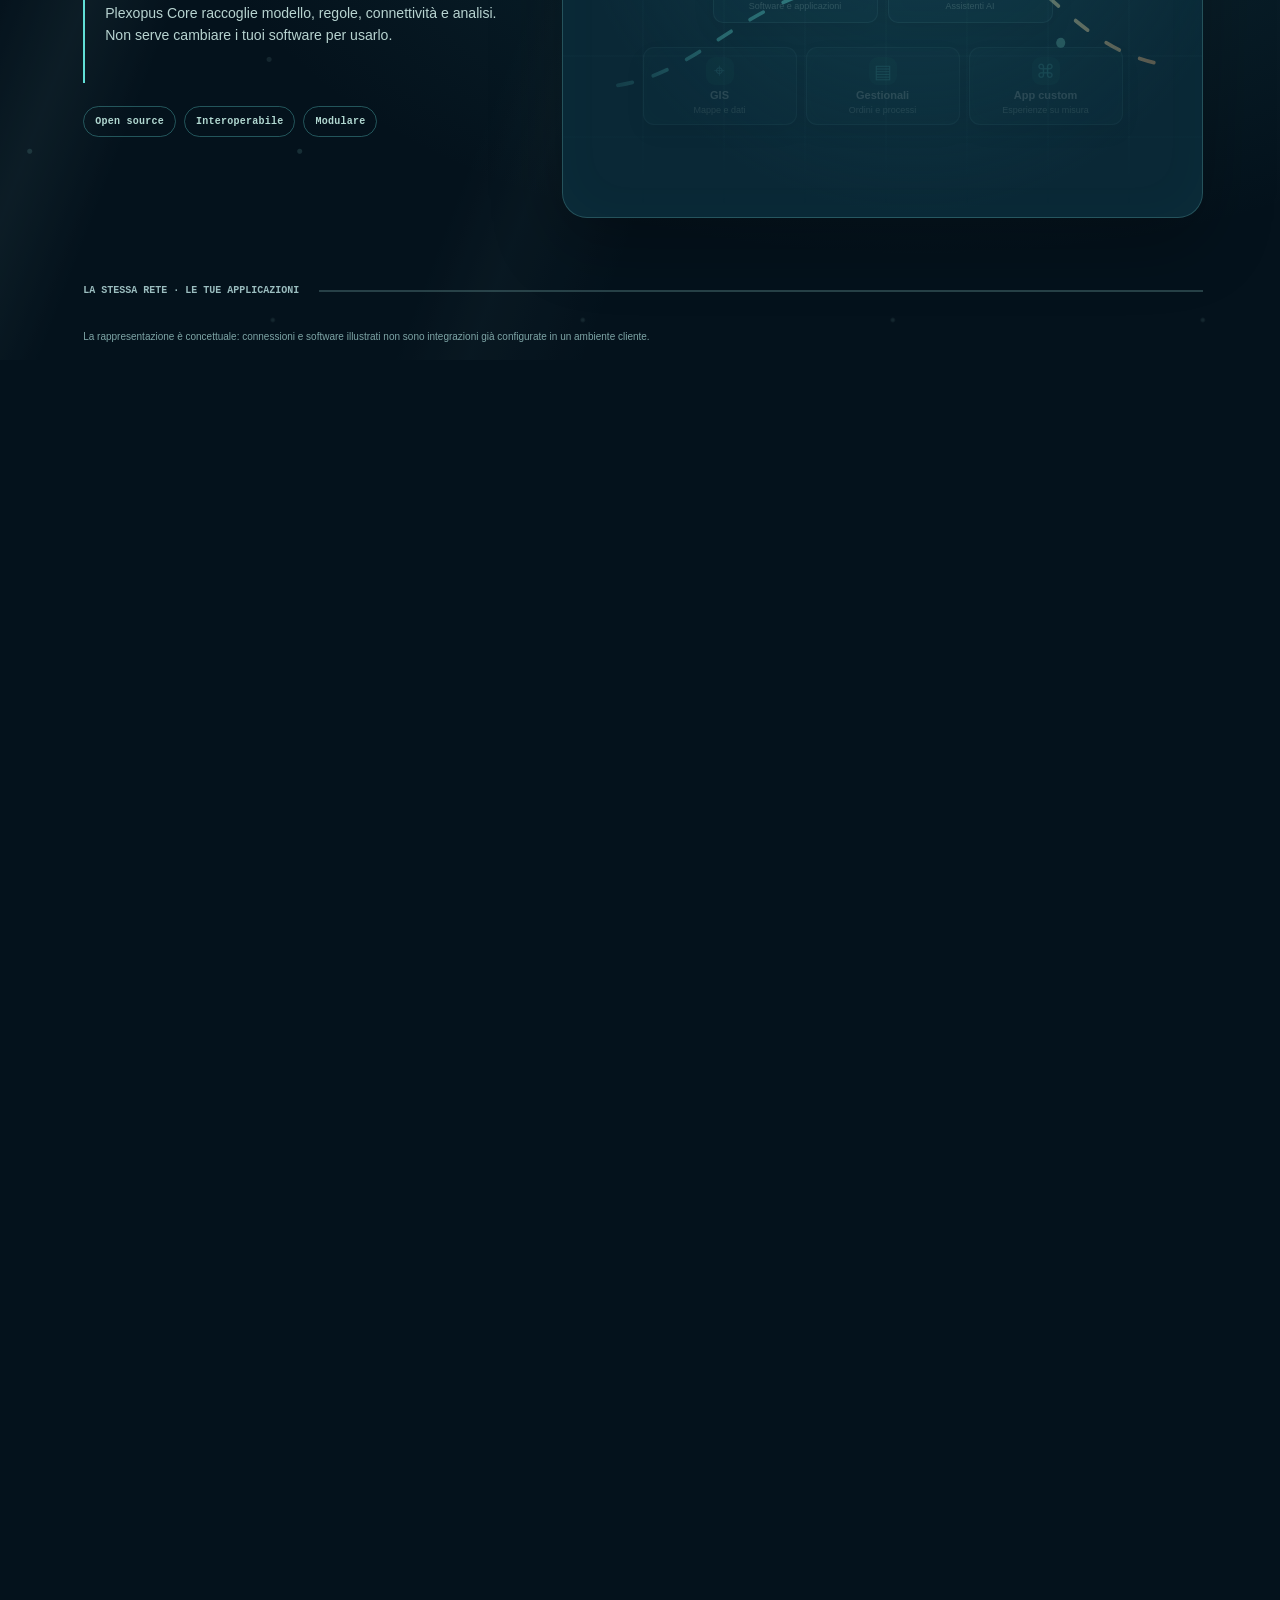
==== commit a1368a4b: "fix(site): use Plexopus symbol in MCP chat and prevent phone-text overlap" ====
--- a/concept/index.html
+++ b/concept/index.html
@@ -274,9 +274,9 @@
           <div class="phone" id="story-phone" aria-hidden="true">
             <div class="phone-frame">
               <div class="phone-notch"></div>
-              <div class="phone-toolbar"><span class="phone-back">‹</span><div class="assistant-avatar">✳</div><span><strong>Assistente di rete</strong><small>via Plexopus MCP</small></span><span class="more-dots">•••</span></div>
+              <div class="phone-toolbar"><span class="phone-back">‹</span><div class="assistant-avatar"><img src="../assets/plexopus-symbol-128.png" alt="" width="25" height="25"></div><span><strong>Assistente di rete</strong><small>via Plexopus MCP</small></span><span class="more-dots">•••</span></div>
               <div class="phone-chat">
-                <div class="phone-welcome"><span class="phone-glyph">✳</span><span>La rete ha le risposte.<br>Fai una domanda.</span></div>
+                <div class="phone-welcome"><span class="phone-glyph"><img src="../assets/plexopus-symbol-128.png" alt="" width="40" height="40"></span><span>La rete ha le risposte.<br>Fai una domanda.</span></div>
                 <div class="phone-question" id="phone-question"><span id="typed-question"></span><span class="typing-caret"></span></div>
                 <div class="phone-tool"><span class="tool-led"></span><span>plexopus.trace_scenario</span><span class="tool-status">autorizzato</span></div>
                 <div class="phone-result">
--- a/concept/story.css
+++ b/concept/story.css
@@ -953,3 +953,147 @@
 @media(prefers-reduced-motion:reduce) and (max-width:820px){
   .bridge-values{grid-template-columns:1fr}
 }
+
+
+/* Concept 08 — Plexopus symbol in the assistant chat, not a generic green glyph. */
+.assistant-avatar{
+  background:#e7f5ef;
+  border:1px solid #cce5dd;
+  overflow:hidden;
+  box-shadow:inset 0 0 0 1px #fff7;
+}
+.assistant-avatar img{display:block;width:25px;height:25px;object-fit:contain}
+.phone-glyph{display:grid;place-items:center;width:56px;height:56px;
+  border-radius:17px;background:#e4f3ec;border:1px solid #d2e5db}
+.phone-glyph img{display:block;width:40px;height:40px;object-fit:contain}
+
+/* The pinned mobile chapter reserves real, non-overlapping rows for the heading,
+   its explanation and the phone, instead of using independent % offsets. */
+@media(max-width:820px) and (prefers-reduced-motion:no-preference){
+  .conversation-stage{
+    height:100svh;min-height:0;
+    display:grid;grid-template-columns:minmax(0,1fr);
+    grid-template-rows:auto auto minmax(0,1fr) auto auto;
+    gap:clamp(5px,1svh,10px);
+    padding:calc(77px + env(safe-area-inset-top)) 6% max(12px,env(safe-area-inset-bottom));
+    align-items:stretch;
+  }
+  .conversation-topline,.conversation-copy,.device-theatre,.progress-footer,.concept-disclaimer{
+    position:relative;
+    inset:auto;top:auto;bottom:auto;left:auto;right:auto;
+    width:100%;min-width:0;
+    margin:0;
+  }
+  .conversation-topline{align-self:start}
+  .conversation-copy{align-self:start;pointer-events:none}
+  .conversation-copy h2{font-size:clamp(2.2rem,5.8vw,3rem);margin:0 0 8px;line-height:1.08}
+  .conversation-copy p{
+    max-width:640px;
+    min-height:57px;
+    font-size:13px;line-height:1.45;
+    margin:0 0 7px;
+  }
+  .moment-dots{margin-top:4px}
+  .device-theatre{
+    display:grid;place-items:center;align-self:stretch;
+    height:100%;min-height:0;
+    padding:0;overflow:visible;
+    --phone-story-scale:.82;
+  }
+  .device-theatre .phone{
+    position:absolute;left:50%;top:50%;
+    transform:translate(-50%,-50%) scale(var(--phone-story-scale));
+    transform-origin:center;
+    opacity:1;
+  }
+  .phone-shadow{left:50%;top:85%;width:min(75%,240px);transform:translateX(-50%);}
+  .progress-footer{align-self:end;min-height:16px;font-size:9px}
+  .concept-disclaimer{align-self:end;font-size:9px;line-height:1.35}
+}
+@media(max-width:560px) and (prefers-reduced-motion:no-preference){
+  .conversation-stage{
+    padding:calc(68px + env(safe-area-inset-top)) 6% max(11px,env(safe-area-inset-bottom));
+    gap:6px;
+  }
+  .conversation-copy h2{font-size:clamp(1.9rem,7.8vw,2.6rem);margin-bottom:6px}
+  .conversation-copy p{font-size:12px;line-height:1.39;min-height:57px;margin-bottom:6px}
+  .moment-dots{margin-top:4px}
+  .device-theatre{--phone-story-scale:.75}
+  .progress-footer{font-size:8px;gap:9px}
+  .concept-disclaimer{font-size:8.5px}
+}
+@media(max-height:760px) and (max-width:820px) and (prefers-reduced-motion:no-preference){
+  .conversation-stage{padding-top:calc(62px + env(safe-area-inset-top));gap:5px}
+  .conversation-copy h2{font-size:clamp(1.74rem,6.65vw,2.35rem);margin-bottom:4px}
+  .conversation-copy p{font-size:11px;line-height:1.32;min-height:43px;margin-bottom:3px}
+  .moment-dots{margin-top:3px}
+  .device-theatre{--phone-story-scale:.60}
+  .progress-footer{font-size:8px;min-height:14px}
+  .concept-disclaimer{font-size:8px;line-height:1.22}
+}
+@media(max-height:635px) and (max-width:820px) and (prefers-reduced-motion:no-preference){
+  .conversation-stage{padding-top:calc(57px + env(safe-area-inset-top));gap:4px}
+  .device-theatre{--phone-story-scale:.50}
+  .conversation-copy h2{font-size:clamp(1.53rem,5.8vw,1.95rem)}
+  .conversation-copy p{min-height:35px;font-size:10px}
+}
+@media(max-width:820px) and (max-height:520px) and (orientation:landscape) and (prefers-reduced-motion:no-preference){
+  .conversation-stage{
+    grid-template-columns:minmax(0,1fr) minmax(0,1fr);
+    grid-template-rows:auto minmax(0,1fr) auto auto;
+    column-gap:12px;row-gap:4px;
+    padding:calc(58px + env(safe-area-inset-top)) 4% max(5px,env(safe-area-inset-bottom));
+  }
+  .conversation-topline{grid-column:1 / -1;grid-row:1}
+  .conversation-copy{grid-column:1;grid-row:2;align-self:center}
+  .conversation-copy h2{font-size:clamp(1.7rem,4vw,2.1rem)}
+  .conversation-copy p{min-height:0;max-width:330px}
+  .moment-dots span{width:16px}
+  .moment-dots span.active{width:29px}
+  .device-theatre{grid-column:2;grid-row:2;--phone-story-scale:.50}
+  .progress-footer{grid-column:1 / -1;grid-row:3}
+  .concept-disclaimer{grid-column:1 / -1;grid-row:4}
+  .phone-shadow{display:none}
+}
+@media(max-width:820px) and (prefers-reduced-motion:reduce){
+  .conversation-stage{display:block;height:auto;min-height:0;padding:95px 20px 60px}
+  .conversation-topline,.conversation-copy,.progress-footer,.concept-disclaimer{
+    position:relative;inset:auto;width:auto;margin:0 0 13px;
+  }
+  .device-theatre{
+    position:relative;inset:auto;width:100%;
+    height:auto;min-height:540px;display:flex;justify-content:center;
+    margin:12px auto 20px;
+  }
+  .device-theatre .phone{position:relative;inset:auto;opacity:1;transform:none!important}
+  .phone-shadow{display:none}
+}
+
+/* iPhone landscape can report a CSS viewport wider than 820px. The layout
+   must still reserve separate columns for the copy and phone at low heights. */
+@media(min-width:821px) and (max-width:1100px) and (max-height:520px) and (prefers-reduced-motion:no-preference){
+  .conversation-stage{
+    display:grid;grid-template-columns:minmax(0,1fr) minmax(0,1fr);
+    grid-template-rows:auto minmax(0,1fr) auto auto;
+    column-gap:16px;row-gap:4px;align-items:stretch;
+    padding:78px 4% max(6px,env(safe-area-inset-bottom));
+    height:100svh;min-height:0;
+  }
+  .conversation-topline,.conversation-copy,.device-theatre,.progress-footer,.concept-disclaimer{
+    position:relative;inset:auto;top:auto;left:auto;right:auto;bottom:auto;
+    width:100%;min-width:0;margin:0;
+  }
+  .conversation-topline{grid-column:1/-1;grid-row:1}
+  .conversation-copy{grid-column:1;grid-row:2;align-self:center;pointer-events:none}
+  .conversation-copy h2{font-size:clamp(1.6rem,3.5vw,2.3rem);margin-bottom:5px}
+  .conversation-copy p{font-size:11px;line-height:1.35;min-height:0}
+  .moment-dots{margin-top:5px}
+  .device-theatre{grid-column:2;grid-row:2;min-height:0;height:100%;display:grid;place-items:center}
+  .device-theatre .phone{
+    position:absolute;left:50%;top:50%;opacity:1;
+    transform:translate(-50%,-50%) scale(.49);
+  }
+  .phone-shadow{display:none}
+  .progress-footer{grid-column:1/-1;grid-row:3;font-size:8px}
+  .concept-disclaimer{grid-column:1/-1;grid-row:4;font-size:8px;line-height:1.3}
+}
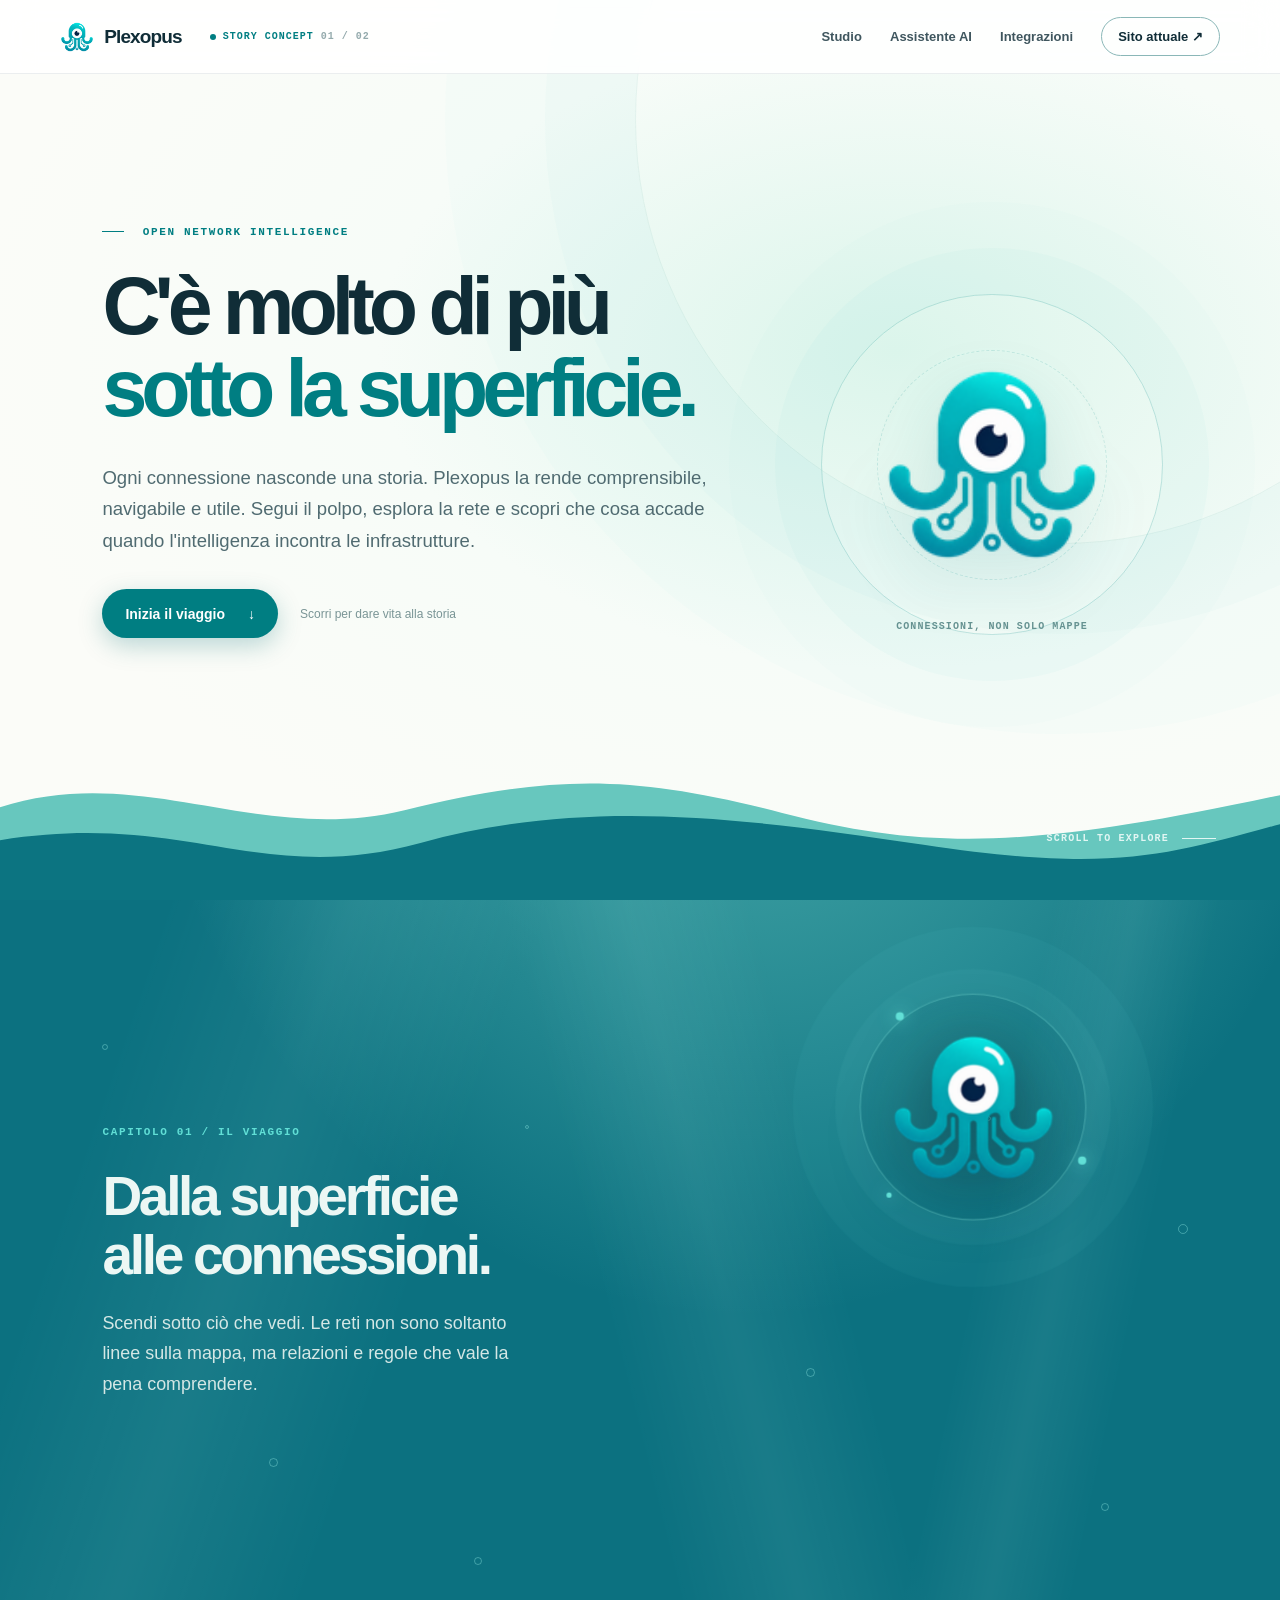
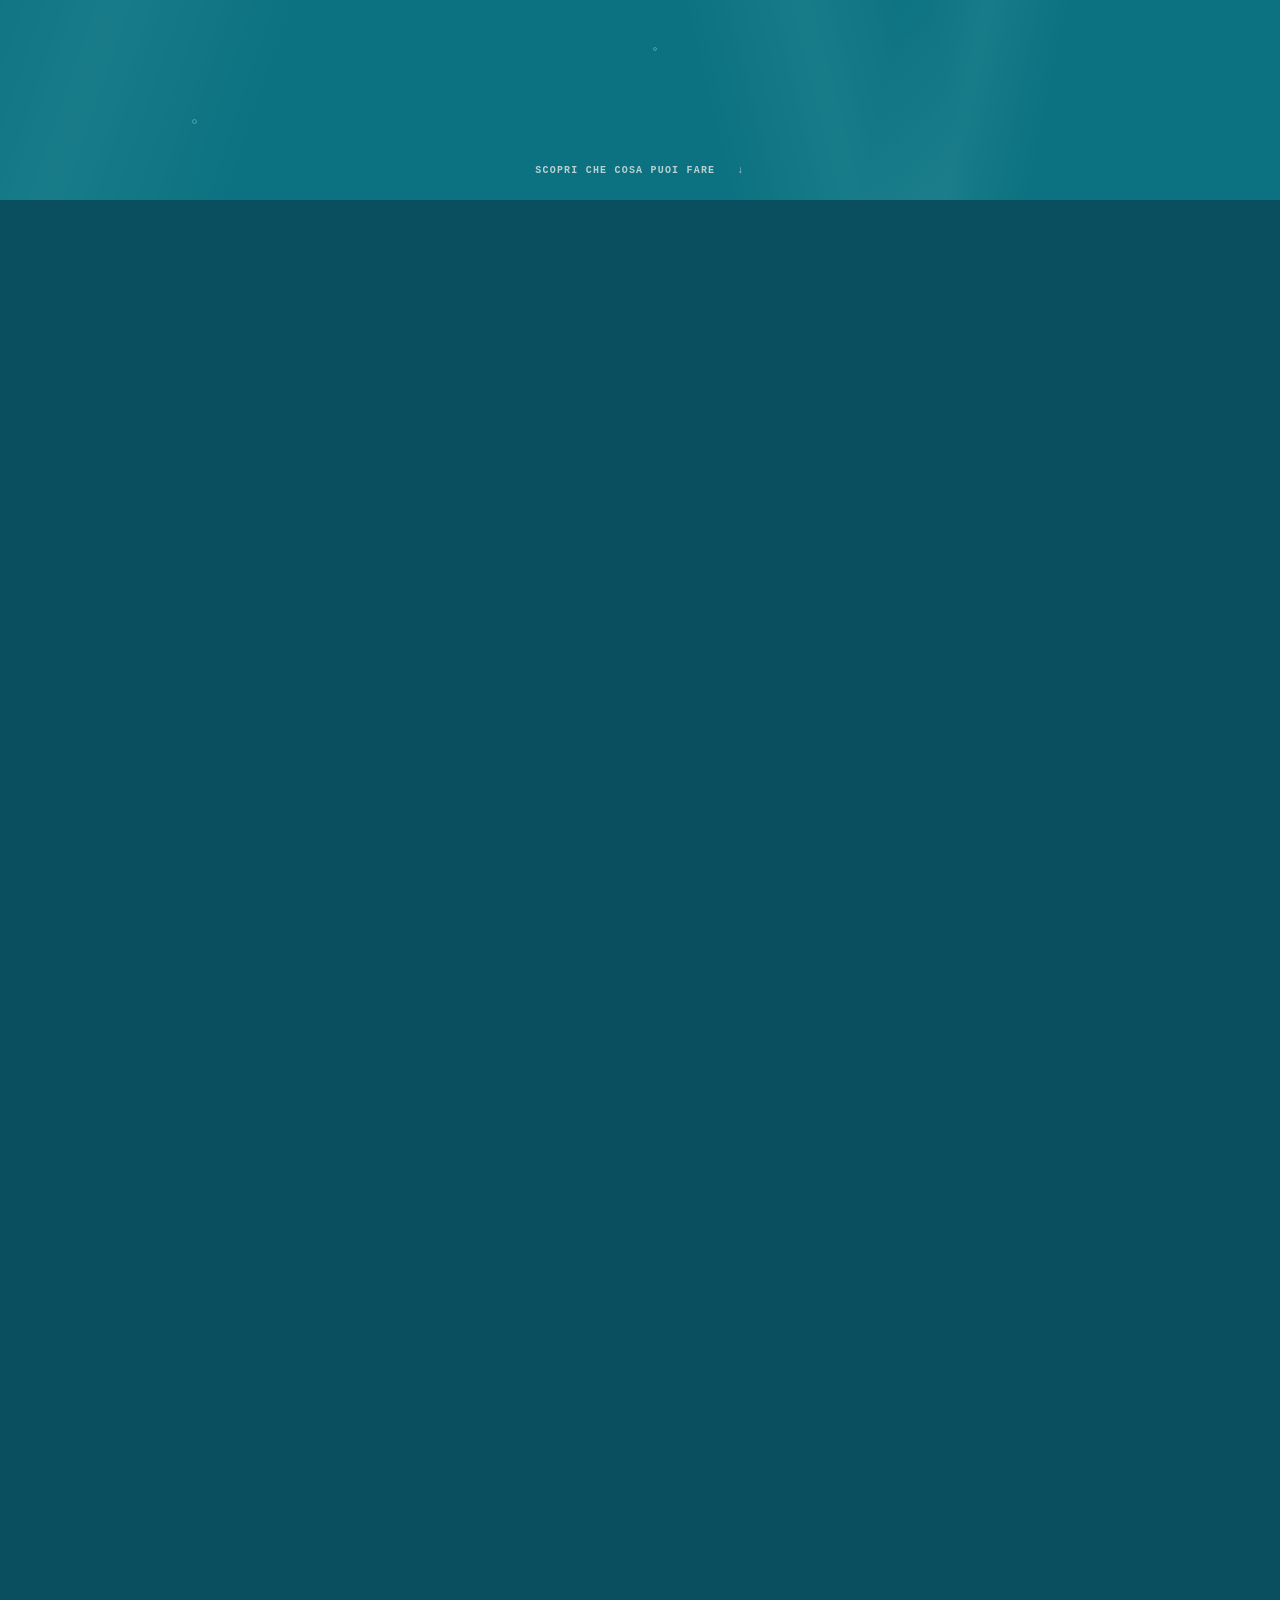
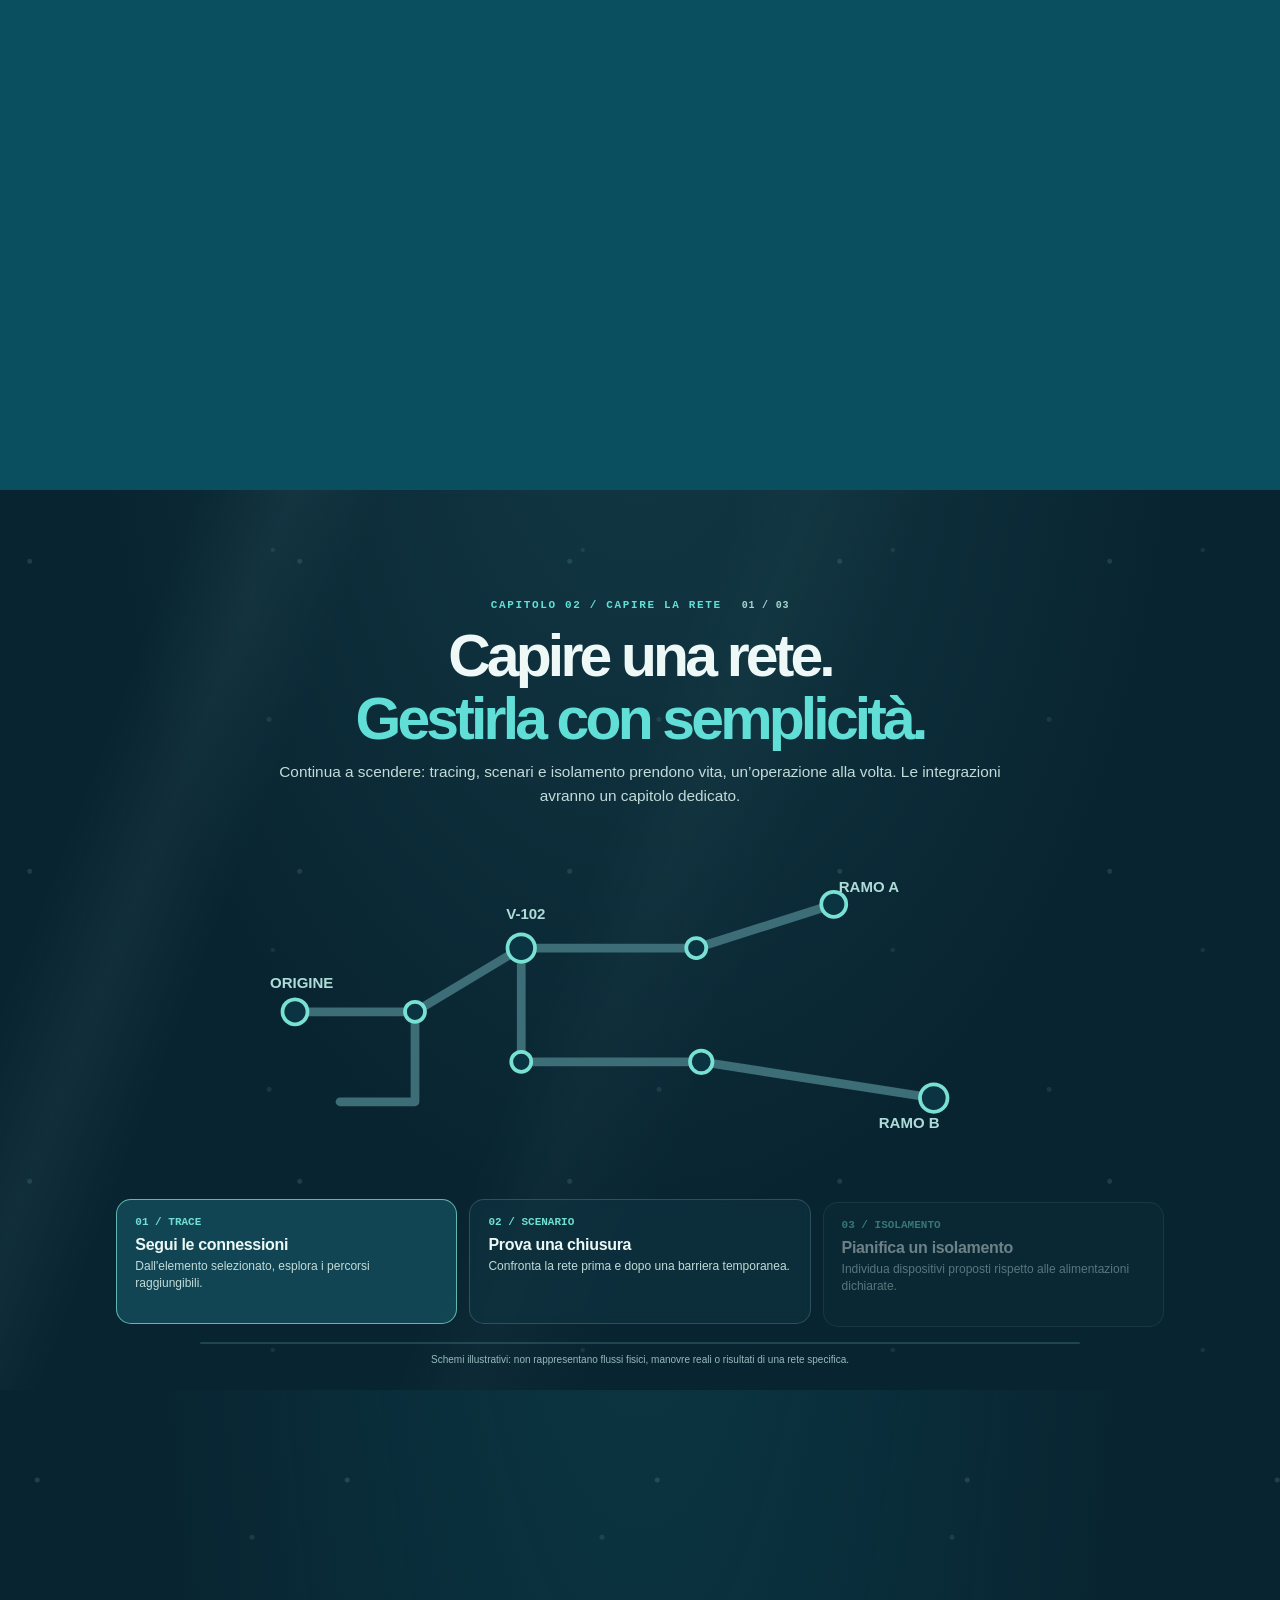
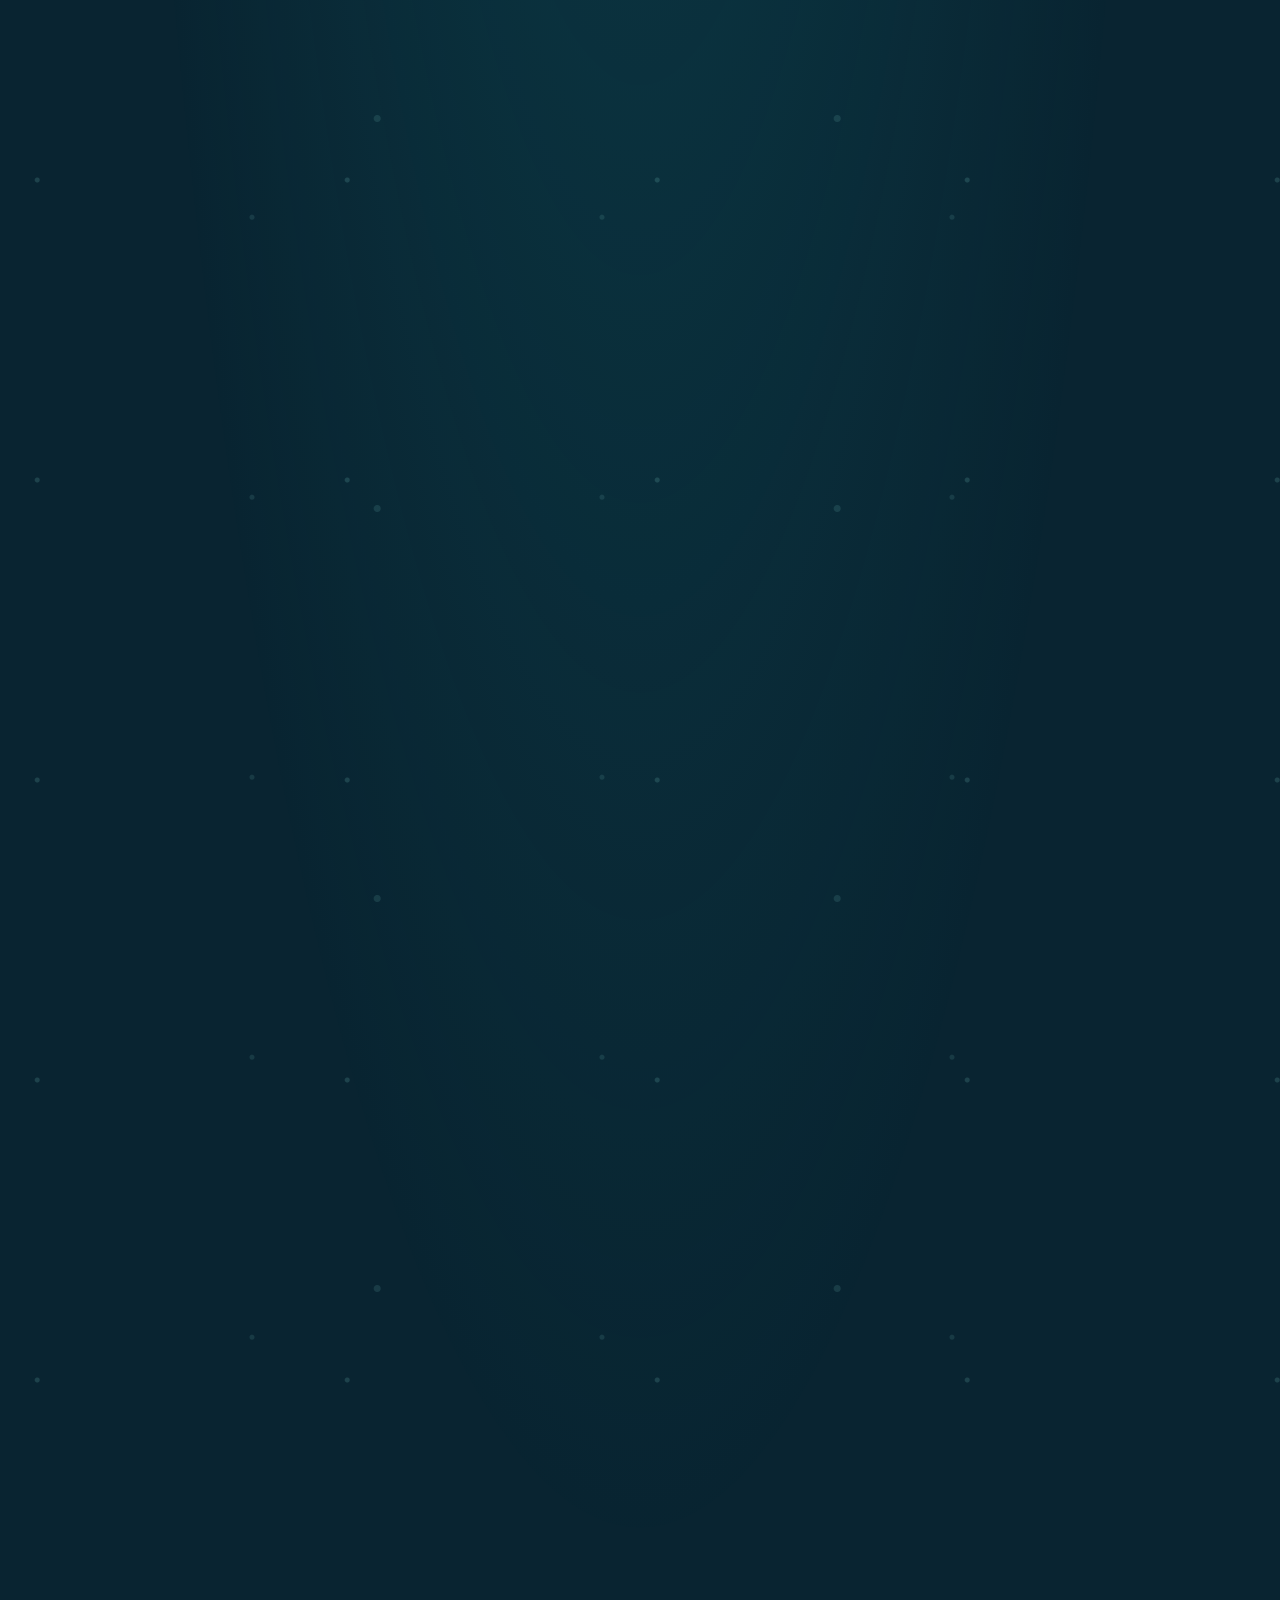
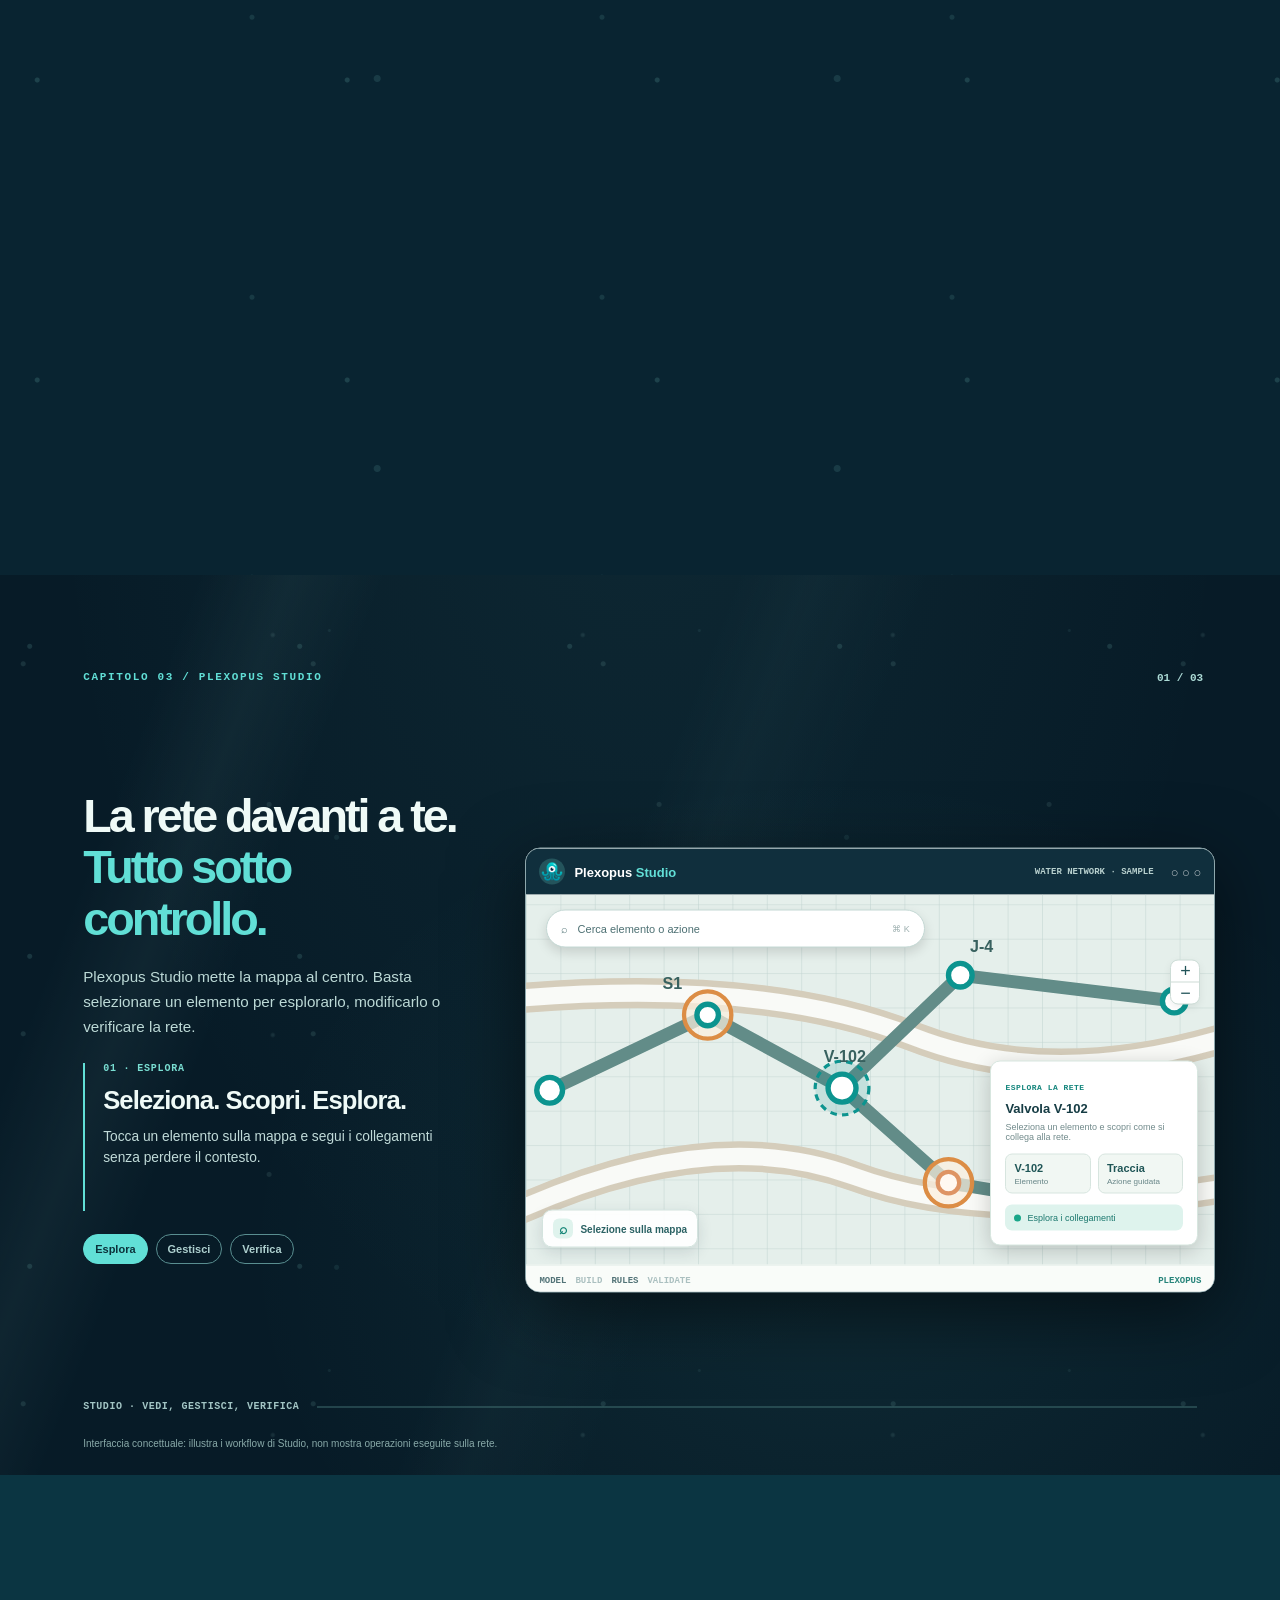
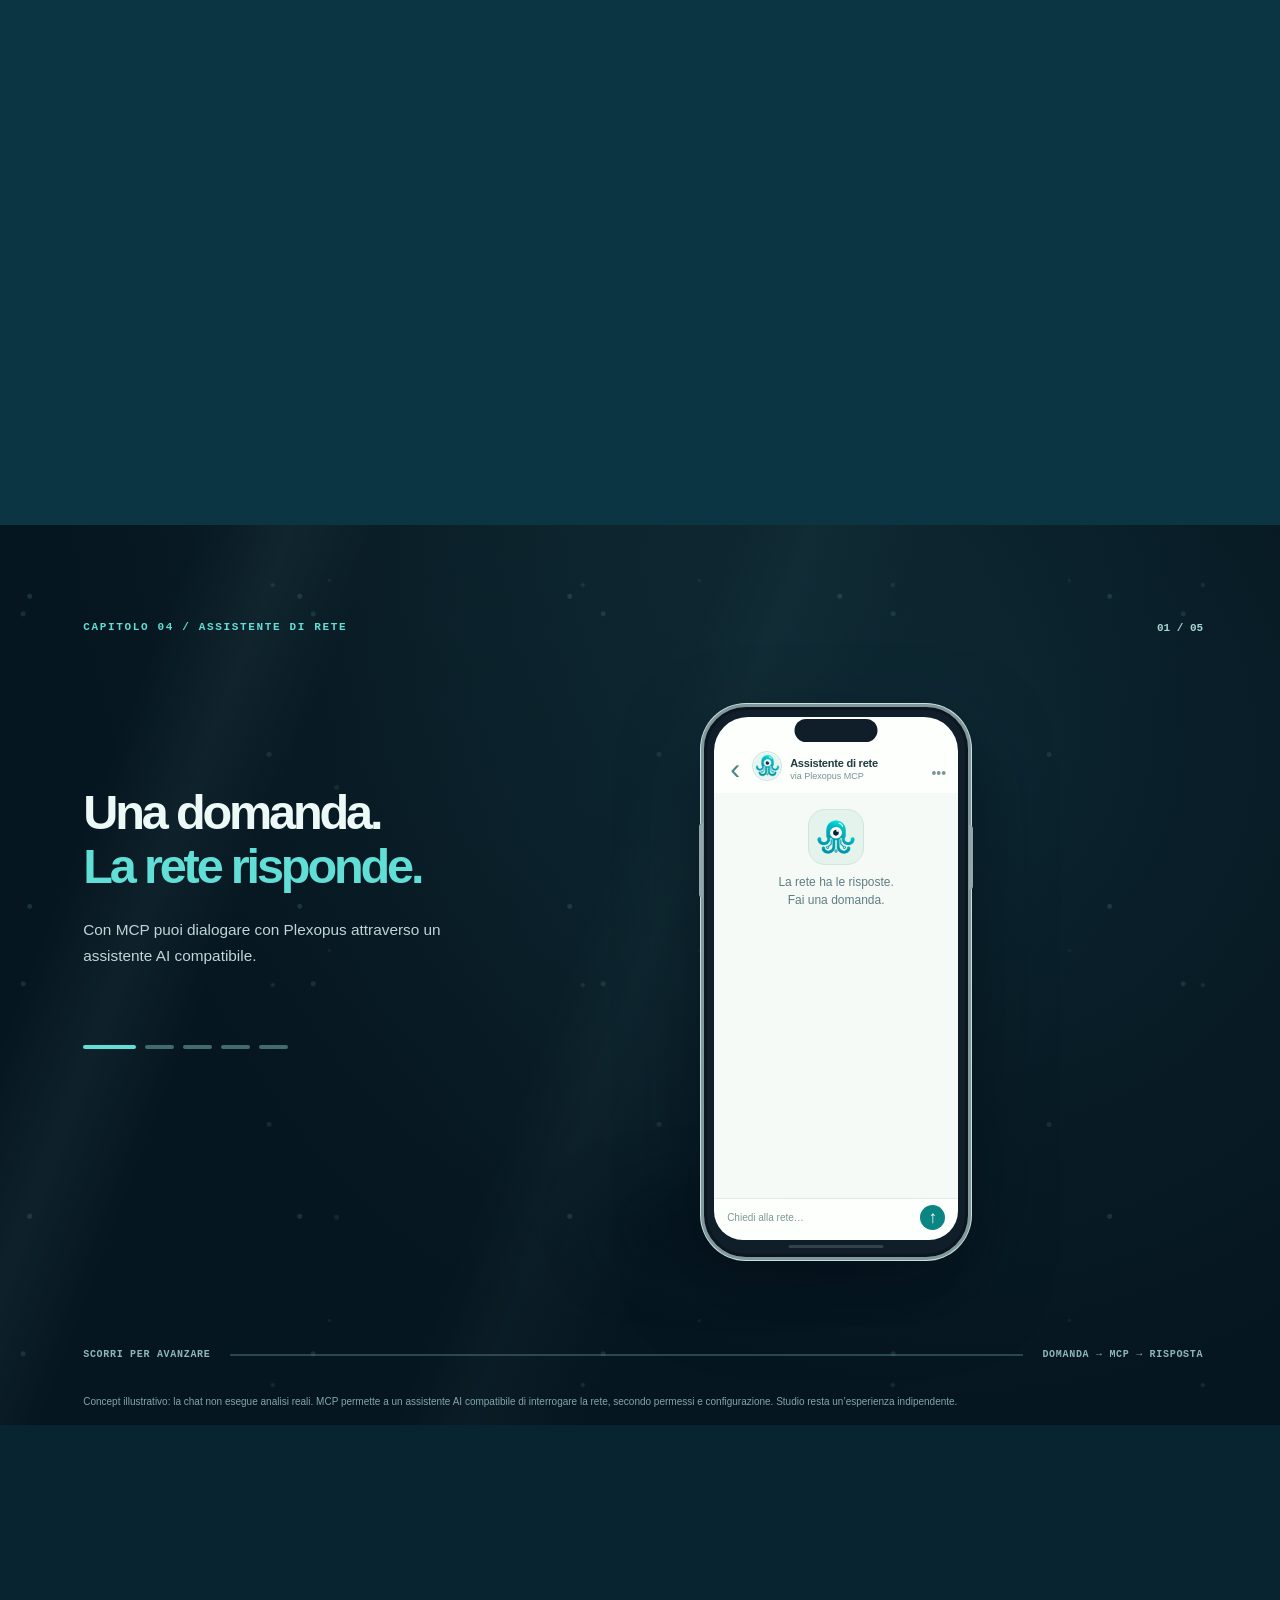
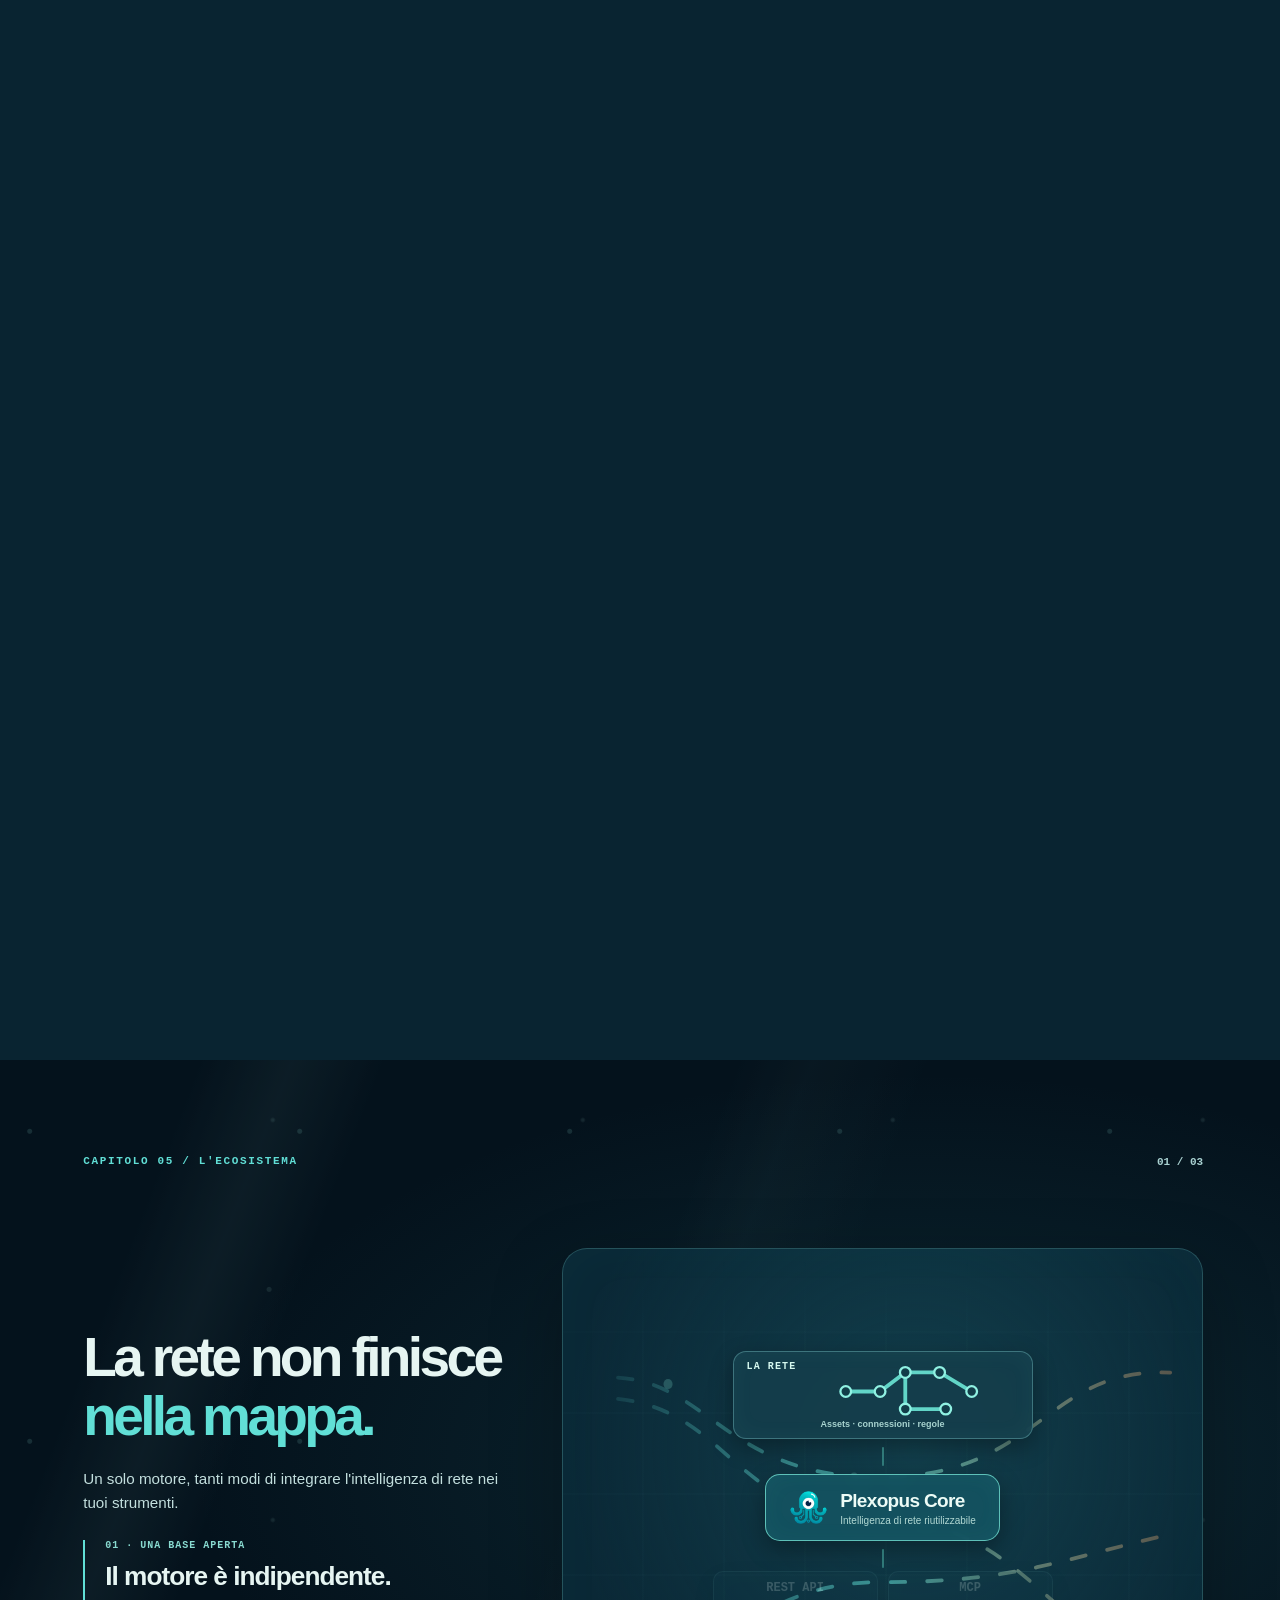
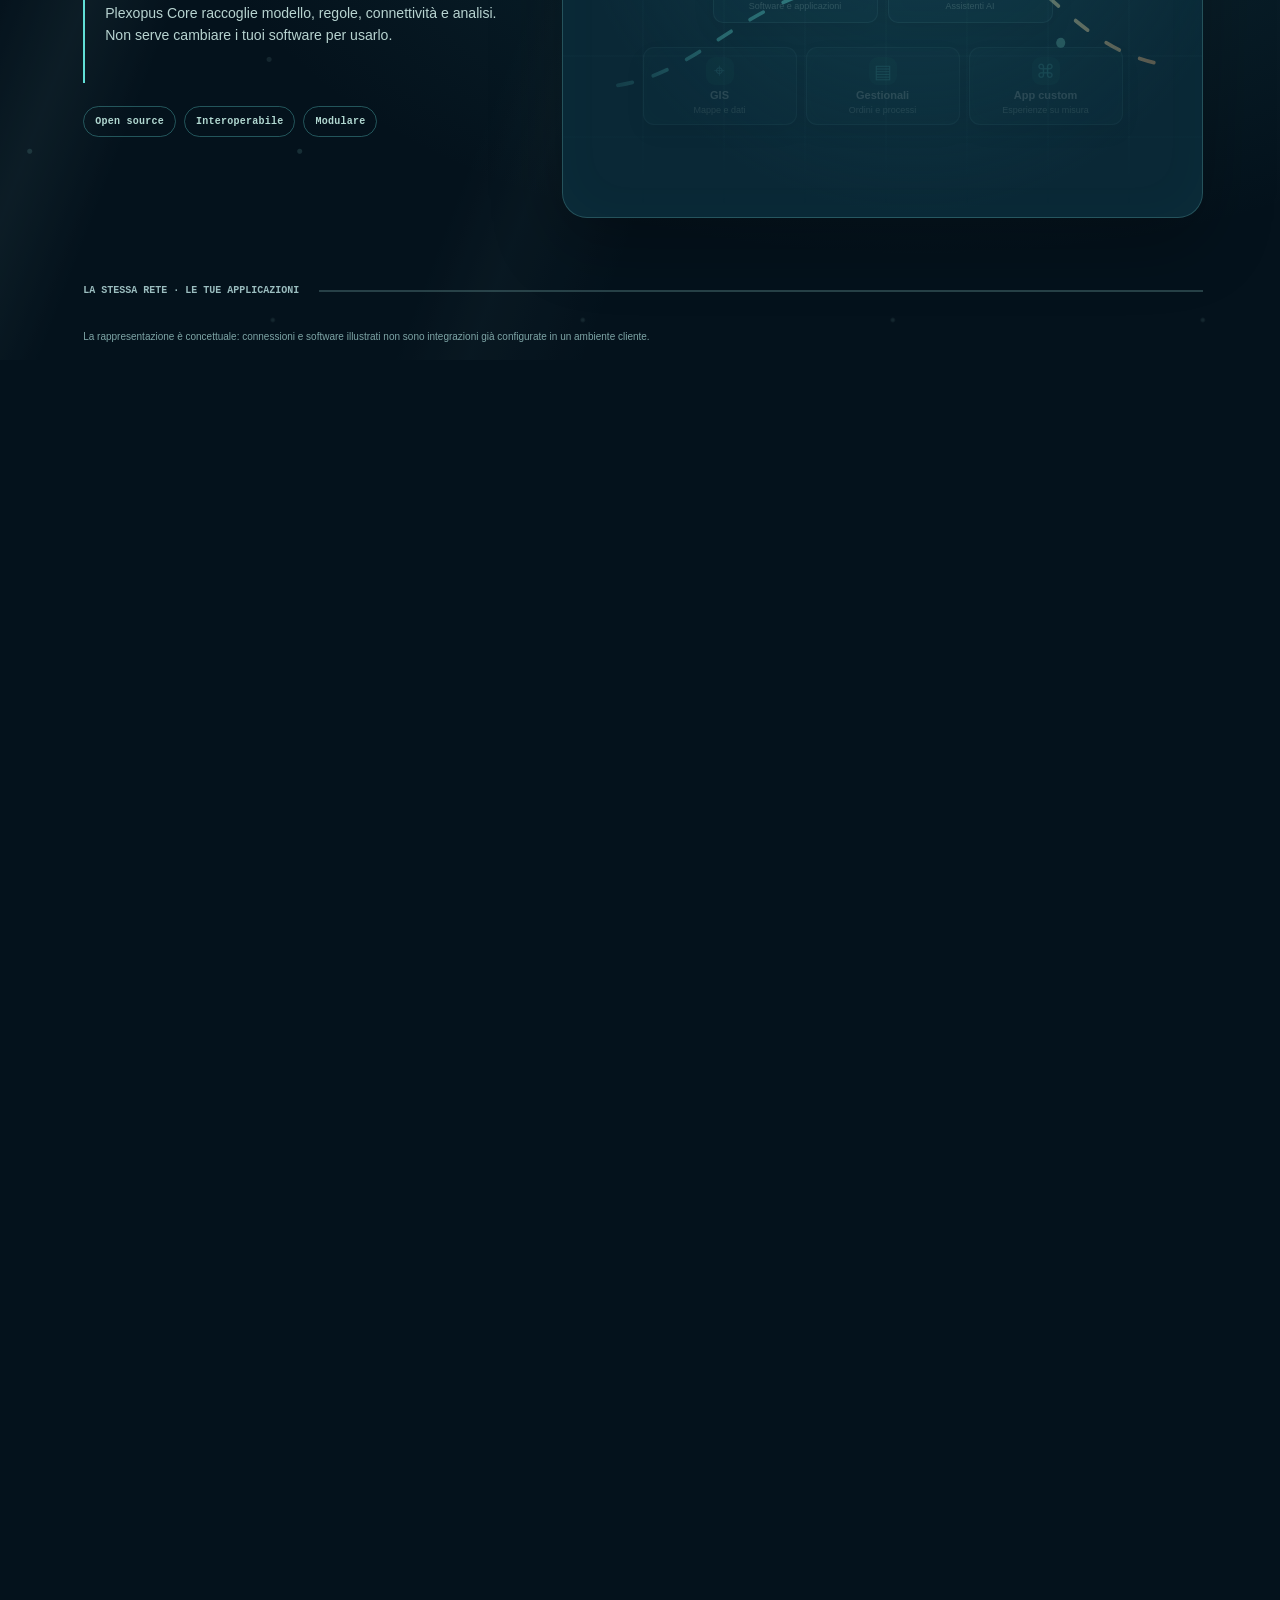
==== commit f9161282: "refactor(site): split concept CSS, drop dead styles and add responsive browser smoke gate" ====
--- a/concept/index.html
+++ b/concept/index.html
@@ -11,6 +11,8 @@
   <link rel="icon" type="image/png" href="../assets/favicon-32x32.png">
   <link rel="stylesheet" href="../assets/tokens.css">
   <link rel="stylesheet" href="./story.css">
+  <link rel="stylesheet" href="./story-scenes.css">
+  <link rel="stylesheet" href="./story-mobile.css">
   <script src="./story.js" defer></script>
 </head>
 <body>
--- a/concept/story.css
+++ b/concept/story.css
@@ -144,9 +144,9 @@
 .phone-input{height:42px;background:#fcfffc;border-top:1px solid #e0ece7;display:flex;align-items:center;justify-content:space-between;padding:0 13px 3px;font-size:10px;color:#7f9797;border-radius:0 0 29px 29px}
 .send-icon{width:25px;height:25px;background:#0b8583;display:grid;place-items:center;border-radius:50%;color:white;font-size:17px;font-weight:700}
 .home-indicator{position:absolute;bottom:9px;left:50%;transform:translateX(-50%);width:95px;height:3px;background:#34434a;border-radius:8px}
-.transfer-beam{position:absolute;left:28%;top:57%;width:25%;display:flex;flex-direction:column;align-items:center;color:#a6e7df;font:650 9px var(--px-font-mono,monospace);letter-spacing:.1em;opacity:0;z-index:3;white-space:nowrap}
-.transfer-beam i{width:100%;height:2px;margin-top:10px;background:linear-gradient(90deg,#53dfcc,#ffb475);position:relative}
-.transfer-arr{font-size:24px;line-height:1}
+
+
+
 .studio{position:absolute;left:34%;top:50%;width:min(610px,64vw);height:430px;background:#f7faf6;border:1px solid #8ea8ad;border-radius:15px;overflow:hidden;z-index:2;box-shadow:0 20px 72px #0008;opacity:0;transform:translate(60px,-50%) scale(.83);will-change:transform,opacity}
 .studio-bar{height:46px;background:#102f3d;color:white;display:flex;align-items:center;gap:9px;padding:8px 13px;font-size:13px}
 .studio-symbol{width:26px;height:26px;border-radius:50%;background:#24545c;display:grid;place-items:center}
@@ -219,7 +219,7 @@
   .phone-frame{padding:9px}.phone-toolbar{height:73px}.phone-chat{height:378px}
   .studio{left:50%;top:48%;width:min(92vw,560px);height:410px;transform:translate(-50%,-50%) scale(.85)}
   .studio-map{height:335px}
-  .transfer-beam{display:none}
+  
   .progress-footer{left:7%;right:7%;bottom:55px}
   .concept-disclaimer{left:7%;right:7%;bottom:13px}
 }
@@ -284,816 +284,6 @@
   .phone-welcome{display:none}.phone-question,.phone-tool,.phone-result{opacity:1;transform:none}
   .studio-network-disconnected{opacity:1}
   .progress-footer{display:none}.concept-disclaimer{margin-top:10px}
-  .phone-shadow,.transfer-beam{display:none}
-}
-
-/* Studio's own chapter: the map-first application is not a consequence of the AI chat. */
-.studio-track{height:350svh;background:#0b3542}
-.studio-stage{background:radial-gradient(ellipse at 70% 52%,#184958 0%,#0a2c39 55%,#092431 100%);color:#effaf7}
-.studio-atmosphere{position:absolute;inset:0;background:radial-gradient(ellipse at 65% 75%,#6ae1d513,transparent 50%);pointer-events:none}
-.studio-story-top{position:absolute;left:6.5%;right:6%;top:calc(95px + env(safe-area-inset-top));z-index:4;display:flex;justify-content:space-between;align-items:center}
-.studio-story-top p{margin:0}
-.studio-story-counter{color:#abdad5;font:700 11px var(--px-font-mono,monospace)}
-.studio-story-copy{position:absolute;z-index:5;left:6.5%;top:24%;width:30%;max-width:440px;pointer-events:none}
-.studio-story-copy h2{font-size:clamp(2.2rem,3.65vw,4.3rem);line-height:1.1;letter-spacing:-.065em;font-weight:630;margin:0 0 19px}
-.studio-story-copy h2 em{font-style:normal;color:var(--aqua)}
-.studio-story-lead{color:#bcd9d6;font-size:clamp(.95rem,1.14vw,1.1rem);line-height:1.65;margin:0 0 24px}
-.studio-step-copy{border-left:2px solid var(--aqua);padding-left:18px;min-height:148px}
-.studio-step-label{color:#79ded2;font:700 10px var(--px-font-mono,monospace);letter-spacing:.08em;margin:0 0 12px}
-.studio-step-copy h3{font-size:clamp(1.45rem,2vw,2.25rem);font-weight:640;line-height:1.15;letter-spacing:-.035em;margin:0 0 10px}
-.studio-step-copy>p:last-child{font-size:clamp(.86rem,1.05vw,1rem);line-height:1.55;color:#c1dbd9}
-.studio-step-markers{display:flex;gap:8px;flex-wrap:wrap;margin-top:23px}
-.studio-step-markers span{padding:8px 11px;border:1px solid #598e90;border-radius:999px;color:#aed0cf;font:650 11px var(--px-font-sans,sans-serif);transition:background .15s,color .15s}
-.studio-step-markers span.is-active{background:var(--aqua);color:#0c313a;border-color:var(--aqua)}
-.studio-theatre{position:absolute;left:40%;right:4%;top:20%;bottom:10%;display:grid;place-items:center;pointer-events:none}
-.studio-theatre .studio{left:50%;top:50%;width:min(690px,55vw);height:445px;transform:translate(-50%,-50%) scale(.92);opacity:0}
-.studio-theatre .studio-map{height:370px}
-.studio-theatre .studio-network-trace{stroke-dashoffset:1}
-.studio-draft-connection{opacity:0;transition:opacity .28s}
-.studio-stage[data-studio-mode="build"] .studio-draft-connection{opacity:1}
-.studio-stage[data-studio-mode="validate"] .studio-network-disconnected{opacity:1}
-.studio-story-footer{position:absolute;left:6.5%;right:6.5%;bottom:63px;z-index:5;display:flex;gap:18px;align-items:center;color:#a3c6c5;font:700 10px var(--px-font-mono,monospace);letter-spacing:.055em}
-.studio-story-progress{height:2px;background:#5d959354;flex:1}
-.studio-story-progress>span{display:block;height:2px;width:0;background:var(--aqua)}
-.studio-story-disclaimer{position:absolute;left:6.5%;right:6.5%;bottom:14px;z-index:5;color:#89aaa9;font-size:10px;line-height:1.5}
-.conversation-track{height:415svh}
-/* The chat stays focused on its own phone; Studio appears in the previous chapter only. */
-.conversation-stage .studio,.conversation-stage .handoff-status{display:none}
-@media(max-width:1080px){
- .studio-story-copy{width:34%}
- .studio-theatre{left:42%;right:2%}
- .studio-theatre .studio{width:min(620px,54vw)}
-}
-@media(max-width:820px){
- .studio-track{height:395svh}
- .studio-story-top{top:88px;left:7%;right:7%}
- .studio-story-copy{left:7%;right:7%;width:auto;max-width:none;top:17%}
- .studio-story-copy h2{font-size:clamp(2rem,5.6vw,3.15rem);margin-bottom:10px}
- .studio-story-lead{font-size:13px;margin-bottom:10px;max-width:630px}
- .studio-step-copy{min-height:0;padding-left:13px}
- .studio-step-copy h3{font-size:clamp(1.32rem,4vw,1.9rem);margin-bottom:5px}
- .studio-step-copy>p:last-child{font-size:13px;margin:0}
- .studio-step-label{margin-bottom:6px}
- .studio-step-markers{margin-top:9px}
- .studio-step-markers span{padding:5px 9px;font-size:10px}
- .studio-theatre{inset:44% 2% 13%;display:grid;place-items:center}
- .studio-theatre .studio{left:50%;top:50%;width:min(94vw,560px);height:min(365px,41svh)}
- .studio-theatre .studio-map{height:calc(100% - 76px)}
- .studio-story-footer{left:7%;right:7%;bottom:55px}
- .studio-story-disclaimer{left:7%;right:7%;bottom:12px}
- .conversation-track{height:415svh}
-}
-@media(max-width:560px){
- .studio-story-top{top:82px;left:6%;right:6%}
- .studio-story-top .overline{font-size:9px}
- .studio-story-copy{top:16%;left:6%;right:6%}
- .studio-story-copy h2{font-size:clamp(2rem,8.1vw,2.65rem)}
- .studio-story-lead{font-size:12px;line-height:1.45}
- .studio-step-copy h3{font-size:1.26rem}
- .studio-step-copy>p:last-child{font-size:12px;line-height:1.42}
- .studio-theatre{inset:44% 2% 14%}
- .studio-theatre .studio{width:min(96vw,440px);height:min(340px,40svh)}
- .studio-theatre .studio-bar{height:39px}
- .studio-theatre .studio-map{height:calc(100% - 57px)}
- .studio-theatre .studio-search{top:51px;width:66%;height:34px}
- .studio-theatre .studio-footer{height:18px;font-size:8px}
- .studio-theatre .studio-overlay{right:10px;bottom:12px;width:168px;padding:10px}
- .studio-theatre .studio-overlay p{font-size:8px;margin:5px 0 6px}
- .studio-theatre .overlay-status{font-size:8px;padding:7px}
- .studio-theatre .studio-zoom{top:60px}
- .studio-story-footer{left:6%;right:6%;bottom:65px;font-size:9px}
- .studio-story-disclaimer{left:6%;right:6%;font-size:9px}
- .conversation-track{height:430svh}
-}
-@media(max-height:600px) and (min-width:821px){
- .studio-story-copy{top:21%}
- .studio-story-copy h2{font-size:clamp(1.6rem,3vw,2.5rem)}
- .studio-story-lead{font-size:13px;margin-bottom:8px}
- .studio-step-copy{min-height:80px}
- .studio-step-copy h3{font-size:1.35rem}
- .studio-theatre{top:20%;bottom:12%}
- .studio-theatre .studio{height: min(390px,66svh)}
- .studio-theatre .studio-map{height:calc(100% - 76px)}
-}
-@media(prefers-reduced-motion:reduce){
- .studio-track{height:auto}
- .studio-stage{position:relative;height:auto;min-height:850px;padding:115px 24px 85px}
- .studio-story-top,.studio-story-copy,.studio-story-footer,.studio-story-disclaimer{position:relative;left:auto;right:auto;top:auto;bottom:auto}
- .studio-story-copy{width:100%;max-width:600px;margin:32px auto 0}
- .studio-step-copy{min-height:0}
- .studio-theatre{position:relative;inset:auto;height:430px;max-width:680px;margin:24px auto;display:grid;place-items:center}
- .studio-theatre .studio{position:relative;left:auto!important;top:auto!important;opacity:1!important;transform:none!important;width:min(100%,600px);height:min(420px,42svh)}
- .studio-theatre .studio-map{height:calc(100% - 76px)}
- .studio-network-trace{stroke-dashoffset:0}
- .studio-story-footer{display:none}
- .studio-story-disclaimer{margin:14px auto 0;max-width:640px}
- .conversation-track{height:auto}
-}
-
-
-/* Concept 03: continuous underwater environment. No return to white after dive. */
-.bridge{
-  /* Do NOT use overflow:hidden here: an overflow-clipped ancestor becomes a
-     scroll container and breaks position:sticky on .bridge-stage (iOS/Chromium).
-     The child .stage already clips its own visual contents. */
-  position:relative;overflow:visible;isolation:isolate;
-  background:linear-gradient(180deg,#0a3040 0%,#0a3745 48%,#092e3b 100%);
-  color:#eef9f7;border-top:1px solid #276b7380;
-  padding:clamp(90px,12vw,160px) 24px clamp(80px,11vw,135px);
-  --bridge-draw:1;
-}
-.bridge:before{
-  content:"";position:absolute;inset:0;pointer-events:none;opacity:.9;
-  background:
-    radial-gradient(circle at 12% 30%,#8de8df2c 0 2px,transparent 3px),
-    radial-gradient(circle at 82% 15%,#8de8df22 0 3px,transparent 4px),
-    radial-gradient(circle at 72% 74%,#8de8df20 0 2px,transparent 3px),
-    radial-gradient(ellipse at 50% 0%,#14808a47 0,transparent 58%);
-  background-size:310px 300px,460px 390px,350px 280px,100% 100%;
-}
-.bridge-ambient{position:absolute;z-index:-1;left:-5%;right:-5%;bottom:-70px;height:230px;border-radius:50%;border-top:1px solid #5ac3b41b;box-shadow:0 -25px 70px #37bcb70b;pointer-events:none}
-.bridge-inner{position:relative;max-width:1160px;margin:0 auto}
-.bridge .overline{color:var(--aqua)}
-.bridge h2{color:#eef9f7}
-.bridge h2 span{color:var(--aqua)}
-.bridge>p:not(.overline),.bridge-inner>p:not(.overline){color:#c1dad9}
-.bridge-inner>p:not(.overline):not(.bridge-footnote){max-width:760px;margin:0 auto 23px;line-height:1.7}
-.bridge-flow{height:110px;max-width:940px;margin:26px auto 4px}
-.bridge-flow svg{width:100%;height:100%}
-.bridge-flow-active{stroke-dasharray:1;stroke-dashoffset:calc(1 - var(--bridge-draw))}
-.bridge-values{
-  display:grid;grid-template-columns:repeat(4,minmax(0,1fr));gap:14px;
-  max-width:1130px;margin:0 auto;
-}
-.bridge-value{
-  min-width:0;text-align:left;padding:21px 22px;border:1px solid #67999b52;
-  background:#1849566e;border-radius:15px;min-height:144px;
-  transition:opacity .3s ease,transform .3s ease,border-color .3s ease,background .3s ease;
-  color:#edf9f6;backdrop-filter:blur(5px);
-}
-.bridge.is-scroll-ready .bridge-value:not(.is-active){opacity:.55;transform:translateY(9px)}
-.bridge-value.is-active{border-color:#8be9d39c;background:#1b58649b}
-.bridge-value b{display:block;font:700 11px var(--px-font-mono,monospace);color:#70dfd1}
-.bridge-value h3{font-size:17px;font-weight:650;letter-spacing:-.02em;margin:12px 0 6px}
-.bridge-value p{color:#c0dcd9;font-size:13px;line-height:1.55;margin:0}
-.bridge .bridge-footnote{margin:23px auto 0;font-size:11px;color:#8bb9b9!important;max-width:680px}
-.studio-stage:before,.conversation-stage:before,.closing:before{
-  content:"";position:absolute;inset:0;pointer-events:none;z-index:0;
-  background:
-    radial-gradient(circle at 8% 24%,#a7f0e41c 0 2px,transparent 3px),
-    radial-gradient(circle at 66% 61%,#8de8df15 0 2px,transparent 3px),
-    radial-gradient(circle at 89% 15%,#92e1da12 0 1px,transparent 2px);
-  background-size:290px 370px,510px 430px,370px 370px;
-}
-@media(max-width:820px){
-  .bridge-values{grid-template-columns:repeat(2,minmax(0,1fr));gap:11px}
-  .bridge-value{min-height:136px;padding:16px}
-  .bridge-value h3{font-size:15px;margin:8px 0 5px}
-  .bridge-value p{font-size:12px}
-  .bridge-flow{height:80px;margin:13px auto}
-  /* Use the actual document flow, not independent percentage offsets. This
-     reserves separate rows for the text and the Studio map at every viewport. */
-  .studio-stage{
-    display:grid;
-    grid-template-rows:auto auto minmax(120px,1fr) auto auto;
-    gap:clamp(6px,1.2svh,11px);
-    padding:calc(78px + env(safe-area-inset-top)) 4% max(13px,env(safe-area-inset-bottom));
-    height:100svh;min-height:0;
-  }
-  .studio-story-top,.studio-story-copy,.studio-theatre,.studio-story-footer,.studio-story-disclaimer{
-    position:relative;inset:auto;top:auto;bottom:auto;left:auto;right:auto;
-    min-width:0;margin:0;width:100%;
-  }
-  .studio-story-top{align-self:start}
-  .studio-story-copy{max-width:none;align-self:start}
-  .studio-story-copy h2{margin:0 0 9px}
-  .studio-story-lead{margin-bottom:9px}
-  .studio-step-copy{min-height:0}
-  .studio-step-markers{margin-top:7px}
-  .studio-theatre{
-    min-height:0;height:auto;display:grid;align-items:center;justify-items:center;
-    padding:0;overflow:visible;
-  }
-  .studio-theatre .studio{
-    position:relative;inset:auto;left:auto;top:auto;bottom:auto;right:auto;
-    width:min(100%,560px);height:100%;max-height:350px;
-    transform:scale(.91);transform-origin:center;min-width:0;
-  }
-  .studio-theatre .studio-map{height:calc(100% - 76px)}
-  .studio-story-footer{align-self:end;min-height:16px}
-  .studio-story-disclaimer{align-self:end;line-height:1.4}
-}
-@media(max-width:560px){
-  .bridge{padding:86px 18px 100px}
-  .bridge-value{padding:14px;min-height:142px}
-  .bridge-flow{height:62px}
-  .studio-stage{padding:calc(69px + env(safe-area-inset-top)) 15px max(10px,env(safe-area-inset-bottom));gap:6px;grid-template-rows:auto auto minmax(125px,1fr) auto auto}
-  .studio-story-copy h2{font-size:clamp(1.75rem,7.5vw,2.3rem);line-height:1.045;margin-bottom:7px}
-  .studio-story-lead{font-size:11.5px;line-height:1.38;margin-bottom:6px}
-  .studio-step-copy h3{font-size:1.08rem;line-height:1.16;margin-bottom:5px}
-  .studio-step-copy>p:last-child{font-size:11px;line-height:1.38}
-  .studio-step-label{font-size:9px;margin-bottom:5px}
-  .studio-step-markers{gap:5px;margin-top:7px}
-  .studio-step-markers span{padding:5px 8px;font-size:9px}
-  .studio-theatre .studio{height:100%;max-height:330px;width:100%}
-  .studio-theatre .studio-map{height:calc(100% - 57px)}
-  .studio-story-footer{font-size:8.5px}
-  .studio-story-disclaimer{font-size:8.5px}
-}
-@media(max-width:560px) and (max-height:720px){
-  .studio-stage{gap:5px;padding-top:calc(64px + env(safe-area-inset-top));grid-template-rows:auto auto minmax(105px,1fr) auto auto}
-  .studio-story-copy h2{font-size:clamp(1.62rem,6.75vw,2rem);margin-bottom:5px}
-  .studio-story-lead{font-size:11px;margin-bottom:4px;line-height:1.3}
-  .studio-step-copy>p:last-child{font-size:10.5px;line-height:1.31}
-  .studio-step-markers{margin-top:5px}
-}
-@media(prefers-reduced-motion:reduce){
-  .bridge{--bridge-draw:1}
-  .bridge-value,.bridge.is-scroll-ready .bridge-value:not(.is-active){opacity:1;transform:none;transition:none}
-  .studio-stage{display:block;height:auto;min-height:700px;padding:115px 24px 65px}
-  .studio-story-top,.studio-story-copy,.studio-theatre,.studio-story-footer,.studio-story-disclaimer{width:auto;position:relative;inset:auto}
-  .studio-theatre{height:350px;margin:20px auto}
-  .studio-theatre .studio{transform:none!important;height:340px;opacity:1!important}
-  .studio-story-footer{display:none}
-}
-
-
-/* Concept 04: true pinned capabilities, staged network demonstrations and progressive ocean depth. */
-html.has-scroll-story .bridge{height:440svh;padding:0;border:0;background:#092431;}
-.bridge{background:#092431;}
-.bridge-stage{
-  --scene-p:0;--bridge-path-draw:0;--bridge-effect:0;
-  display:flex;align-items:stretch;justify-content:center;min-height:0;
-  background-color:#092431;background-image:radial-gradient(ellipse at 50% -15%,#4fc9ca20,transparent 60%);
-  padding:0;border:0;
-}
-.bridge-inner{
-  position:relative;z-index:2;width:min(1160px,100%);max-width:1160px;
-  height:100%;padding:clamp(88px,12svh,132px) clamp(20px,4.4vw,70px) 25px;
-  display:grid;grid-template-rows:auto minmax(130px,1fr) auto auto;gap:clamp(9px,2vh,24px);
-  align-items:center;
-}
-.bridge-copy{align-self:start;min-width:0;text-align:center;}
-.bridge-copy .overline{display:flex;justify-content:center;align-items:center;gap:20px;margin:0 0 12px}
-.bridge-counter{font:700 10px var(--px-font-mono,monospace);color:#a7d5d2;letter-spacing:.08em}
-.bridge-copy h2{font-size:clamp(2.5rem,4.6vw,4.8rem);margin:0 auto 10px;line-height:1.06;}
-.bridge-copy>p:last-child{max-width:760px;margin:0 auto;font-size:clamp(13px,1.2vw,16px);line-height:1.52;color:#c3dbd9}
-.bridge-flow{position:relative;height:100%;max-height:270px;min-height:124px;width:100%;max-width:980px;margin:0 auto;display:block;}
-.bridge-flow [data-bridge-scene]{position:absolute;inset:0;width:100%;height:100%;opacity:0;visibility:hidden;transition:opacity .23s linear;}
-.bridge-stage[data-bridge-index="0"] [data-bridge-scene="0"],
-.bridge-stage[data-bridge-index="1"] [data-bridge-scene="1"],
-.bridge-stage[data-bridge-index="2"] [data-bridge-scene="2"],
-.bridge-stage[data-bridge-index="3"] [data-bridge-scene="3"]{opacity:1;visibility:visible;}
-.cap-base{stroke:#3d6d76;stroke-width:7;fill:none;stroke-linecap:round;stroke-linejoin:round}
-.cap-ink{stroke:#61dfd6;stroke-width:5;fill:none;stroke-linecap:round;stroke-linejoin:round;stroke-dasharray:1;stroke-dashoffset:calc(1 - var(--bridge-path-draw))}
-.cap-reached{stroke:#61dfd6;stroke-width:6;fill:none;stroke-linecap:round}
-.cap-unreached{stroke:#eba66f;stroke-width:6;stroke-dasharray:8 7;fill:none;stroke-linecap:round;stroke-linejoin:round;opacity:var(--bridge-effect)}
-.cap-panel{fill:#104251;stroke:#347382;stroke-width:1.5}
-.cap-nodes circle{fill:#0b3442;stroke:#79e1d3;stroke-width:3}
-.cap-labels{fill:#aedcd8;font:600 12px var(--px-font-sans,sans-serif)}
-.cap-heading{fill:#d5eee9;font:700 12px var(--px-font-sans,sans-serif);letter-spacing:1px}
-.cap-barrier{fill:#382f31;stroke:#ffbd84;stroke-width:3;opacity:var(--bridge-effect)}
-.cap-cross{stroke:#ffd6ad;stroke-width:3;stroke-linecap:round;fill:none;opacity:var(--bridge-effect)}
-.cap-target{fill:#423b35;stroke:#ffbd84;stroke-width:2;opacity:var(--bridge-effect)}
-.cap-target-label{fill:#ffe8d0;font:700 12px var(--px-font-sans,sans-serif)}
-.cap-core{fill:#104754;stroke:#72e1d4;stroke-width:2}
-.cap-core-label{fill:#effbf9;font:700 13px var(--px-font-sans,sans-serif)}
-.cap-core-sub{fill:#8fd5cd;font:700 10px var(--px-font-sans,sans-serif)}
-.cap-pill rect{fill:#153e4b;stroke:#61979c;stroke-width:2}
-.cap-pill-label{fill:#d5edea;font:700 12px var(--px-font-sans,sans-serif)}
-.bridge-values{display:grid;grid-template-columns:repeat(4,minmax(0,1fr));gap:12px;max-width:none;margin:0}
-.bridge-value{padding:16px 18px;min-height:125px;opacity:.44;transform:translateY(3px);background:#113a4770;border:1px solid #55818b70}
-.bridge-value.is-active{opacity:1;transform:translateY(0);background:#175261bb;border-color:#81e2d0ba}
-.bridge-value h3{font-size:16px;margin:8px 0 4px}
-.bridge-value p{font-size:12px;line-height:1.45}
-.bridge-bottom{width:100%;max-width:880px;margin:auto auto 0}
-.bridge-progress{height:2px;border-radius:99px;background:#579b9d48}
-.bridge-progress span{display:block;width:0;height:2px;background:#61dfd6}
-.bridge .bridge-footnote{font-size:10px;color:#95bbba!important;max-width:none;margin:10px auto 0;text-align:center}
-.studio-stage,.conversation-stage{
-  background-image:radial-gradient(ellipse at 50% -25%,#62caca14,transparent 66%);
-}
-.studio-stage{background-color:#071b27}
-.conversation-stage{background-color:#061620}
-.closing{background:linear-gradient(180deg,#04121c,#030c14 80%)}
-.ocean-continuity{position:absolute;inset:0;pointer-events:none;z-index:0;overflow:hidden;
-  background-image:
-    radial-gradient(circle at 11% 23%,#93e8dd31 0 2px,transparent 3px),
-    radial-gradient(circle at 69% 62%,#baf9ee21 0 2px,transparent 3px),
-    radial-gradient(circle at 88% 15%,#baf9ee22 0 1px,transparent 3px),
-    linear-gradient(111deg,transparent 12%,#9bd7d215 18%,transparent 24%,transparent 45%,#9bd7d20c 50%,transparent 58%);
-  background-size:270px 310px,390px 370px,310px 400px,100% 100%;
-  background-position:0 calc(-40px * var(--scene-p,0)),0 calc(-90px * var(--scene-p,0)),0 calc(-25px * var(--scene-p,0)),0 0;
-  opacity:calc(.70 - .37 * var(--scene-p,0));
-}
-.bridge-inner,.studio-story-top,.studio-story-copy,.studio-theatre,.studio-story-footer,.studio-story-disclaimer,.conversation-topline,.conversation-copy,.device-theatre,.progress-footer,.concept-disclaimer{z-index:2}
-html:not(.has-scroll-story) .bridge{height:auto;padding:95px 20px}
-html:not(.has-scroll-story) .bridge-stage{position:relative;height:auto;min-height:750px}
-html:not(.has-scroll-story) .bridge-flow [data-bridge-scene="0"]{visibility:visible;opacity:1}
-html:not(.has-scroll-story) .bridge-value{opacity:1;transform:none}
-@media(max-width:820px){
-  html.has-scroll-story .bridge{height:490svh}
-  .bridge-stage{height:100svh;min-height:0}
-  .bridge-inner{padding:calc(82px + env(safe-area-inset-top)) 18px max(12px,env(safe-area-inset-bottom));gap:clamp(5px,1vh,10px);grid-template-rows:auto minmax(110px,1fr) auto auto}
-  .bridge-copy .overline{font-size:9px;gap:8px;margin:0 0 8px}
-  .bridge-copy h2{font-size:clamp(2rem,6.2vw,3rem);line-height:1.07;margin-bottom:8px}
-  .bridge-copy>p:last-child{font-size:13px;line-height:1.45}
-  .bridge-flow{min-height:100px;max-height:265px}
-  .bridge-values{grid-template-columns:1fr;min-height:110px;gap:0}
-  .bridge-value{min-height:105px;padding:14px 18px}
-  .bridge-value h3{font-size:16px;margin:6px 0 5px}
-  .bridge-value p{font-size:12.5px}
-  html.has-scroll-story .bridge-value:not(.is-active){display:none}
-  .bridge-bottom{margin-top:0}
-  .bridge .bridge-footnote{font-size:10px;line-height:1.4}
-}
-@media(max-width:560px){
-  .bridge-inner{padding:calc(72px + env(safe-area-inset-top)) 15px max(10px,env(safe-area-inset-bottom));gap:6px}
-  .bridge-copy h2{font-size:clamp(1.87rem,7.6vw,2.5rem)}
-  .bridge-copy>p:last-child{font-size:12px;line-height:1.38}
-  .bridge-flow{min-height:105px}
-  .bridge-value{min-height:112px;padding:13px 14px}
-  .bridge-value h3{font-size:15px}
-  .bridge-value p{font-size:12px;line-height:1.35}
-}
-@media(max-height:650px) and (max-width:820px){
-  .bridge-inner{padding-top:calc(60px + env(safe-area-inset-top));grid-template-rows:auto minmax(82px,1fr) auto auto}
-  .bridge-copy h2{font-size:clamp(1.7rem,6.5vw,2.1rem);margin-bottom:4px}
-  .bridge-copy>p:last-child{font-size:11px;line-height:1.25}
-  .bridge-copy .overline{margin-bottom:4px}
-  .bridge-value{min-height:84px;padding:9px 12px}
-  .bridge-value h3{font-size:13px;margin:3px 0}
-  .bridge-value p{font-size:10.5px}
-  .bridge-flow{min-height:80px}
-  .bridge .bridge-footnote{font-size:8.5px;margin-top:6px}
-}
-@media(prefers-reduced-motion:reduce){
-  .bridge{height:auto!important;padding:0!important}
-  .bridge-stage{height:auto;min-height:0;position:relative;overflow:visible;background-color:#081d2a!important}
-  .bridge-inner{height:auto;padding:95px 22px 30px;grid-template-rows:auto 200px auto auto}
-  .bridge-flow{height:200px}
-  .bridge-flow [data-bridge-scene]{transition:none}
-  .bridge-value{opacity:1;transform:none}
-  .bridge-values{grid-template-columns:repeat(2,minmax(0,1fr))}
-  .bridge-value:not(.is-active){display:block!important}
-  .bridge-stage [data-bridge-scene="0"]{visibility:visible;opacity:1}
-  .studio-stage{background-color:#061620!important}
-  .conversation-stage{background-color:#04121c!important}
-  .ocean-continuity{opacity:.33;background-position:0 0}
-}
-
-
-/* Studio v2: immediate product visibility, guided workflow details and visible map evidence. */
-.studio-theatre .studio{
-  opacity:1;
-  transform:translate(-50%,-50%) scale(1);
-  will-change:auto;
-}
-.studio-explore-focus,.studio-build-picks,.studio-validation-focus{
-  opacity:0;transition:opacity .18s linear;
-}
-.studio-stage[data-studio-mode="explore"] .studio-explore-focus,
-.studio-stage[data-studio-mode="build"] .studio-build-picks,
-.studio-stage[data-studio-mode="validate"] .studio-validation-focus{opacity:1}
-.studio-draft-connection{
-  stroke-dasharray:1;stroke-dashoffset:1;transition:none;
-}
-.studio-stage[data-studio-mode="build"] .studio-draft-connection{opacity:1}
-.studio-stage:not([data-studio-mode="build"]) .studio-draft-connection{opacity:0}
-.studio-overlay{z-index:2}
-.studio-overlay-facts{display:grid;grid-template-columns:1fr 1fr;gap:7px;margin:8px 0 11px}
-.studio-fact{display:grid;gap:3px;padding:7px 8px;background:#f1f7f3;border:1px solid #d7e5df;border-radius:7px}
-.studio-fact b{font-size:11px;color:#1f5556;white-space:nowrap}
-.studio-fact small{font-size:8px;color:#678587}
-.studio-map-mode{position:absolute;left:16px;bottom:17px;z-index:2;display:flex;align-items:center;gap:7px;
-  max-width:48%;padding:8px 10px;border-radius:10px;background:#ffffffed;box-shadow:0 5px 15px #152f3c22;
-  font-size:10px;font-weight:700;color:#2b6264;border:1px solid #d3e3de}
-.studio-map-mode-icon{display:grid;place-items:center;min-width:20px;height:20px;border-radius:6px;background:#dff3ed;color:#148476;font-size:14px}
-.studio-stage[data-studio-mode="build"] .studio-map-mode-icon{background:#fff0da;color:#b77633}
-.studio-stage[data-studio-mode="validate"] .studio-map-mode-icon{background:#fff1e3;color:#ae652a}
-@media(max-width:820px){
-  .studio-theatre .studio{transform:scale(1);opacity:1}
-}
-@media(max-width:560px){
-  .studio-overlay{width:169px}
-  .studio-overlay-facts{gap:4px;margin:6px 0 8px}
-  .studio-fact{padding:5px 5px}
-  .studio-fact b{font-size:10px}
-  .studio-fact small{font-size:7px}
-  .studio-map-mode{bottom:10px;left:10px;max-width:45%;font-size:8.5px;padding:5px 7px;gap:4px}
-  .studio-map-mode-icon{min-width:18px;height:18px;font-size:12px}
-}
-@media(prefers-reduced-motion:reduce){
-  .studio-theatre .studio{opacity:1!important;transform:none!important}
-  .studio-explore-focus{opacity:1}
-  .studio-draft-connection{stroke-dashoffset:0}
-}
-
-
-/* Concept 06: the AI phone is present at the start; only the chat progresses. */
-.phone{opacity:1;transform:translate(-50%,-50%) scale(1) rotate(0deg);will-change:auto}
-@media(max-width:820px){.phone{opacity:1;transform:translate(-50%,-50%) scale(.78) rotate(0deg)}}
-
-
-/* Concept 06 — ecosystem as a flowing, layered underwater system.
-   The network feeds an independent engine; API surfaces then feed different tools.
-   Intentionally not a simple hub-and-spoke illustration. */
-.ecosystem-track{height:365svh;overflow:visible;background:#04121c}
-.ecosystem-stage{--ecosystem-p:0;--eco-flow:0;background:#04121c;color:#e6f5f2}
-.ecosystem-atmosphere{
-  position:absolute;inset:0;pointer-events:none;
-  background:radial-gradient(ellipse at 72% 45%,#2d7d8935 0,transparent 56%);
-}
-.ecosystem-topline{
-  position:absolute;z-index:6;top:calc(94px + env(safe-area-inset-top));
-  left:6.5%;right:6%;display:flex;align-items:center;justify-content:space-between;gap:12px;
-}
-.ecosystem-topline .overline{margin:0}
-.ecosystem-topline>span{font:700 11px var(--px-font-mono,monospace);color:#a9d1d1;white-space:nowrap}
-.ecosystem-content{
-  position:absolute;left:6.5%;right:6%;top:20%;bottom:15%;
-  display:grid;grid-template-columns:minmax(270px,.8fr) minmax(0,1.2fr);
-  gap:clamp(24px,4vw,75px);align-items:center;z-index:3;
-}
-.ecosystem-copy{min-width:0}
-.ecosystem-copy h2{font-weight:630;font-size:clamp(2.3rem,4.3vw,4.75rem);
-  letter-spacing:-.066em;line-height:1.08;margin:0 0 20px}
-.ecosystem-copy h2 em{font-style:normal;color:var(--aqua)}
-.ecosystem-lead{color:#c3dfde;line-height:1.6;font-size:clamp(.95rem,1.15vw,1.14rem)}
-.ecosystem-story{
-  margin-top:25px;padding:0 0 0 20px;border-left:2px solid var(--aqua);
-  min-height:143px;max-width:440px;
-}
-.ecosystem-step-label{font:700 10px var(--px-font-mono,monospace);
-  letter-spacing:.1em;color:#89dbd1;margin:0 0 10px}
-.ecosystem-story h3{font-size:clamp(1.35rem,2.05vw,2.05rem);
-  line-height:1.16;letter-spacing:-.038em;font-weight:650;margin:0 0 10px}
-.ecosystem-story>p:last-child{font-size:clamp(.88rem,1.1vw,1.05rem);color:#b7d3d0;line-height:1.6}
-.ecosystem-tags{display:flex;align-items:center;flex-wrap:wrap;gap:8px;margin-top:23px}
-.ecosystem-tags span{font:700 10px var(--px-font-mono,monospace);letter-spacing:.025em;
-  border:1px solid #3d8d8f8c;color:#b1d8d1;padding:9px 11px;border-radius:999px}
-.ecosystem-visual{
-  position:relative;width:100%;height:min(100%,570px);min-height:410px;
-  overflow:hidden;isolation:isolate;border:1px solid #5aa4a455;border-radius:25px;
-  background:radial-gradient(ellipse at 55% 35%,#18515e90,transparent 70%),#0a2836;
-  box-shadow:0 24px 70px #0004,inset 0 0 55px #53ccc807;
-}
-.ecosystem-visual:before{
-  content:"";position:absolute;inset:0;z-index:0;pointer-events:none;
-  background:
-    repeating-linear-gradient(90deg,transparent 0 79px,#9de6df08 80px,transparent 81px),
-    repeating-linear-gradient(0deg,transparent 0 79px,#9de6df08 80px,transparent 81px);
-  mask-image:linear-gradient(to bottom,transparent 0,#000 18%,#000 80%,transparent 100%);
-}
-.ecosystem-stream{position:absolute;inset:0;z-index:1;pointer-events:none;opacity:.85}
-.ecosystem-stream svg{height:100%;width:100%}
-.eco-current-line{
-  stroke:url(#eco-current);stroke-width:3;stroke-dasharray:13 19;stroke-linecap:round;
-  stroke-dashoffset:var(--eco-offset,240px);
-  opacity:.82;
-}
-.eco-current-particles{opacity:calc(.25 + var(--eco-flow) * .7)}
-.ecosystem-stack{
-  position:absolute;z-index:2;inset:6% 8%;display:flex;flex-direction:column;
-  align-items:center;justify-content:center;gap:8px;
-}
-.eco-source,.eco-core,.eco-service,.eco-destination{
-  background:#153e4ce0;border:1px solid #5d9fa393;
-  box-shadow:0 8px 23px #0005,0 0 25px #77e9db0b inset;
-  backdrop-filter:blur(9px);-webkit-backdrop-filter:blur(9px);
-}
-.eco-source{
-  width:min(80%,300px);display:grid;grid-template-columns:auto 1fr;align-items:center;
-  column-gap:10px;border-radius:13px;padding:9px 13px;
-}
-.eco-source-label{font:700 10px var(--px-font-mono,monospace);letter-spacing:.11em;color:#d5f8ef}
-.eco-source svg{width:100%;height:58px;grid-row:1/3;grid-column:2}
-.eco-source small{color:#a9d4d0;font:600 9px var(--px-font-sans,sans-serif);grid-column:1/3;text-align:center}
-.eco-flow-line{height:19px;width:2px;background:#63dec965;border-radius:999px;overflow:hidden;position:relative}
-.eco-flow-line>span{
-  position:absolute;top:0;left:0;right:0;height:calc(var(--eco-flow) * 100%);
-  border-radius:999px;background:var(--aqua);box-shadow:0 0 14px var(--aqua);
-}
-.eco-core{display:flex;align-items:center;gap:12px;padding:13px 23px;
-  border:1px solid #72dfd1cb;background:#145260f0;border-radius:15px}
-.eco-core img{width:39px;height:39px;object-fit:contain}
-.eco-core strong{display:block;font-size:19px;letter-spacing:-.035em;color:#ecfbf6}
-.eco-core small{display:block;color:#b1d8d3;font-size:10px;margin-top:3px}
-.eco-services{display:grid;grid-template-columns:repeat(2,minmax(115px,1fr));gap:10px;
-  width:min(85%,340px);opacity:.2;transform:translateY(-5px);transition:opacity .22s,transform .22s}
-.eco-service{text-align:center;padding:9px 12px;border-radius:10px}
-.eco-service strong{display:block;color:#e7f9f6;font:700 12px var(--px-font-mono,monospace)}
-.eco-service small{color:#b3d5d3;font-size:9px}
-.eco-destinations{width:min(95%,480px);display:grid;grid-template-columns:repeat(3,minmax(0,1fr));gap:9px;
-  opacity:.14;transform:translateY(11px);transition:opacity .28s,transform .28s}
-.eco-destination{border-radius:11px;min-width:0;padding:9px 8px;
-  display:grid;justify-items:center;gap:4px;text-align:center}
-.eco-dest-icon{display:grid;place-items:center;width:28px;height:28px;border-radius:9px;
-  background:#237e7c73;color:var(--aqua);font-size:19px}
-.eco-destination strong{font-size:11px;color:#e9f8f4}
-.eco-destination small{font-size:9px;color:#b6d7d2}
-.ecosystem-stage[data-ecosystem-step="1"] .eco-services,
-.ecosystem-stage[data-ecosystem-step="2"] .eco-services{opacity:1;transform:translateY(0)}
-.ecosystem-stage[data-ecosystem-step="2"] .eco-destinations{opacity:1;transform:translateY(0)}
-.ecosystem-bottom{position:absolute;left:6.5%;right:6%;bottom:64px;z-index:4;
-  display:flex;align-items:center;gap:20px;color:#9bbdbf;font:700 10px var(--px-font-mono,monospace)}
-.ecosystem-progress{height:2px;background:#608c8e60;flex:1}
-.ecosystem-progress span{display:block;height:2px;width:0;background:var(--aqua)}
-.ecosystem-note{position:absolute;left:6.5%;right:6%;bottom:16px;margin:0;z-index:4;
-  font-size:10px;color:#7ea5a6;line-height:1.5}
-.closing{background:linear-gradient(180deg,#030e17,#020910 86%)}
-@media(max-width:1080px){
-  .ecosystem-content{gap:20px;grid-template-columns:minmax(220px,.8fr) minmax(0,1.2fr)}
-  .ecosystem-copy h2{font-size:clamp(2.2rem,4.1vw,4.2rem)}
-}
-@media(max-width:820px){
-  .ecosystem-track{height:405svh}
-  .ecosystem-topline{left:6%;right:6%;top:calc(79px + env(safe-area-inset-top))}
-  .ecosystem-topline .overline{font-size:9px}
-  .ecosystem-content{inset:auto;position:absolute;top:15%;bottom:13%;left:6%;right:6%;
-    display:grid;grid-template-columns:1fr;grid-template-rows:auto minmax(210px,1fr);gap:10px}
-  .ecosystem-copy h2{font-size:clamp(2rem,6vw,3.05rem);margin-bottom:8px}
-  .ecosystem-lead{font-size:13px;line-height:1.4;margin-bottom:7px}
-  .ecosystem-story{min-height:0;margin-top:9px;padding-left:13px}
-  .ecosystem-step-label{font-size:9px;margin:0 0 6px}
-  .ecosystem-story h3{font-size:clamp(1.2rem,3.6vw,1.6rem);margin-bottom:5px}
-  .ecosystem-story>p:last-child{font-size:12px;line-height:1.4;margin-bottom:0}
-  .ecosystem-tags{margin-top:7px;gap:5px}
-  .ecosystem-tags span{font-size:9px;padding:6px 9px}
-  .ecosystem-visual{height:100%;min-height:0;max-height:425px;border-radius:18px}
-  .ecosystem-stack{inset:4% 5%;gap:5px}
-  .eco-source{padding:6px 10px;min-height:0;width:min(83%,300px)}
-  .eco-source svg{height:47px}
-  .eco-flow-line{height:11px}
-  .eco-core{padding:9px 16px}
-  .eco-core img{width:31px;height:31px}
-  .eco-core strong{font-size:16px}
-  .eco-services{width:min(88%,340px);gap:7px}
-  .eco-service{padding:6px 8px}
-  .eco-destinations{gap:6px}
-  .eco-destination{padding:6px 5px;gap:2px}
-  .eco-dest-icon{width:24px;height:24px;font-size:16px}
-  .eco-destination strong{font-size:10px}
-  .eco-destination small{font-size:8px}
-  .ecosystem-bottom{left:6%;right:6%;bottom:57px;font-size:8.5px;gap:10px}
-  .ecosystem-note{left:6%;right:6%;bottom:12px;font-size:9px}
-}
-@media(max-width:560px){
-  .ecosystem-track{height:425svh}
-  .ecosystem-topline{top:calc(68px + env(safe-area-inset-top))}
-  .ecosystem-content{top:14%;bottom:12%;gap:7px;grid-template-rows:auto minmax(185px,1fr)}
-  .ecosystem-copy h2{font-size:clamp(1.95rem,7.8vw,2.6rem);line-height:1.06}
-  .ecosystem-lead{font-size:12px}
-  .ecosystem-step-label{font-size:9px}
-  .ecosystem-story h3{font-size:1.14rem}
-  .ecosystem-story>p:last-child{font-size:11px;line-height:1.35}
-  .ecosystem-tags span{font-size:8px;padding:5px 7px}
-  .ecosystem-visual{max-height:390px}
-  .eco-source svg{height:39px}
-  .eco-core{padding:7px 12px}
-  .eco-core strong{font-size:14px}
-  .eco-core small{font-size:9px}
-  .eco-core img{height:26px;width:26px}
-  .eco-source small{font-size:8px}
-  .eco-services{width:min(92%,300px)}
-  .eco-service strong{font-size:11px}
-  .eco-service small{font-size:8px}
-  .eco-destination{padding:5px 3px}
-  .ecosystem-note{font-size:8.3px}
-}
-@media(max-width:560px) and (max-height:720px){
-  .ecosystem-content{top:13%;bottom:12%;grid-template-rows:auto minmax(145px,1fr)}
-  .ecosystem-copy h2{font-size:clamp(1.75rem,7.1vw,2.2rem);margin-bottom:5px}
-  .ecosystem-lead{font-size:11px;line-height:1.34;margin-bottom:4px}
-  .ecosystem-story{margin-top:5px}
-  .ecosystem-story h3{font-size:1rem;margin-bottom:4px}
-  .ecosystem-story>p:last-child{font-size:10px}
-  .ecosystem-tags{margin-top:5px}
-  .ecosystem-tags span{padding:4px 6px}
-  .eco-source{padding:4px 7px}
-  .eco-source svg{height:31px}
-  .eco-flow-line{height:7px}
-  .eco-core{padding:5px 9px}
-  .eco-services .eco-service{padding:5px 6px}
-  .eco-dest-icon{height:19px;width:19px;font-size:14px}
-  .eco-destination small{display:none}
-}
-@media(prefers-reduced-motion:reduce){
-  .ecosystem-track{height:auto}
-  .ecosystem-stage{position:relative;height:auto;min-height:850px;padding:90px 18px 40px}
-  .ecosystem-topline,.ecosystem-content,.ecosystem-bottom,.ecosystem-note{
-    position:relative;inset:auto;top:auto;right:auto;left:auto;bottom:auto;
-    margin:0 auto;max-width:800px;width:100%;
-  }
-  .ecosystem-content{display:flex;flex-direction:column;gap:18px;margin:24px auto}
-  .ecosystem-copy{width:100%;max-width:700px}
-  .ecosystem-visual{height:440px;width:100%;min-height:400px}
-  .ecosystem-bottom{display:none}
-  .eco-services,.eco-destinations{opacity:1!important;transform:none!important}
-  .ecosystem-note{margin-top:12px}
-}
-
-/* Three focused network operations before the dedicated integrations chapter. */
-html.has-scroll-story .bridge{height:365svh}
-.bridge-values{grid-template-columns:repeat(3,minmax(0,1fr))}
-@media(max-width:820px){
-  html.has-scroll-story .bridge{height:405svh}
-  .bridge-values{grid-template-columns:1fr}
-}
-@media(prefers-reduced-motion:reduce){
-  .bridge-values{grid-template-columns:repeat(2,minmax(0,1fr))}
-}
-
-
-/* Scenario 02: ONE network, scrubbed from all-reachable to a temporary closure.
-   The downstream paths remain in the same positions before and after. */
-.bridge-stage{--closure-valve:0;--closure-affected:0}
-/* The SVG inherits the animated custom properties from its pinned stage. */
-.cap-closure-backbone{
-  fill:none;stroke:#4a7180;stroke-width:9;stroke-linecap:round;stroke-linejoin:round;
-}
-.cap-closure-reached,.cap-closure-before{
-  fill:none;stroke:#61dfd6;stroke-width:6;stroke-linecap:round;stroke-linejoin:round;
-}
-.cap-closure-before{opacity:calc(1 - var(--closure-affected,0))}
-.cap-closure-after{
-  fill:none;stroke:#ffb475;stroke-width:6;stroke-linecap:round;stroke-linejoin:round;
-  stroke-dasharray:8 8;opacity:var(--closure-affected,0);
-}
-.cap-closure-nodes circle{fill:#0d3441;stroke:#8ce5da;stroke-width:3}
-.cap-closure-valve-ring{
-  fill:#102e3b;stroke:#a6e6de;stroke-width:3;
-  stroke-opacity:calc(1 - var(--closure-valve,0));
-}
-.cap-closure-valve-cross{
-  fill:none;stroke:#ffcf9e;stroke-width:3;stroke-linecap:round;
-  opacity:var(--closure-valve,0);
-}
-.cap-closure-valve-glow{
-  fill:none;stroke:#ffb475;stroke-width:2;stroke-dasharray:4 5;
-  opacity:var(--closure-valve,0);
-}
-.cap-closure-label-before,.cap-closure-legend-before{opacity:calc(1 - var(--closure-affected,0))}
-.cap-closure-label-after,.cap-closure-legend-after{opacity:var(--closure-affected,0)}
-.cap-phase{fill:#bfe5e1;font:700 12px var(--px-font-sans,sans-serif);letter-spacing:.06em}
-.cap-legend-bg{fill:#123d4b;stroke:#3e7079;stroke-width:1.2}
-.cap-legend-text{fill:#daede9;font:600 10px var(--px-font-sans,sans-serif)}
-@media(prefers-reduced-motion:reduce){
-  .cap-closure-diagram{--closure-valve:1;--closure-affected:1}
-  /* Every diagram is available without needing to scroll through pinned motion. */
-  .bridge-inner{height:auto;display:flex;flex-direction:column;align-items:stretch}
-  .bridge-flow{height:auto;max-height:none;min-height:0;display:grid;gap:12px}
-  .bridge-flow [data-bridge-scene],
-  .bridge-stage .bridge-flow [data-bridge-scene="0"]{
-    position:relative;inset:auto;visibility:visible;opacity:1;
-    display:block;width:100%;height:auto;max-height:220px;
-  }
-  .bridge-values{grid-template-columns:repeat(3,minmax(0,1fr))}
-}
-@media(prefers-reduced-motion:reduce) and (max-width:820px){
-  .bridge-values{grid-template-columns:1fr}
-}
-
-
-/* Concept 08 — Plexopus symbol in the assistant chat, not a generic green glyph. */
-.assistant-avatar{
-  background:#e7f5ef;
-  border:1px solid #cce5dd;
-  overflow:hidden;
-  box-shadow:inset 0 0 0 1px #fff7;
-}
-.assistant-avatar img{display:block;width:25px;height:25px;object-fit:contain}
-.phone-glyph{display:grid;place-items:center;width:56px;height:56px;
-  border-radius:17px;background:#e4f3ec;border:1px solid #d2e5db}
-.phone-glyph img{display:block;width:40px;height:40px;object-fit:contain}
-
-/* The pinned mobile chapter reserves real, non-overlapping rows for the heading,
-   its explanation and the phone, instead of using independent % offsets. */
-@media(max-width:820px) and (prefers-reduced-motion:no-preference){
-  .conversation-stage{
-    height:100svh;min-height:0;
-    display:grid;grid-template-columns:minmax(0,1fr);
-    grid-template-rows:auto auto minmax(0,1fr) auto auto;
-    gap:clamp(5px,1svh,10px);
-    padding:calc(77px + env(safe-area-inset-top)) 6% max(12px,env(safe-area-inset-bottom));
-    align-items:stretch;
-  }
-  .conversation-topline,.conversation-copy,.device-theatre,.progress-footer,.concept-disclaimer{
-    position:relative;
-    inset:auto;top:auto;bottom:auto;left:auto;right:auto;
-    width:100%;min-width:0;
-    margin:0;
-  }
-  .conversation-topline{align-self:start}
-  .conversation-copy{align-self:start;pointer-events:none}
-  .conversation-copy h2{font-size:clamp(2.2rem,5.8vw,3rem);margin:0 0 8px;line-height:1.08}
-  .conversation-copy p{
-    max-width:640px;
-    min-height:57px;
-    font-size:13px;line-height:1.45;
-    margin:0 0 7px;
-  }
-  .moment-dots{margin-top:4px}
-  .device-theatre{
-    display:grid;place-items:center;align-self:stretch;
-    height:100%;min-height:0;
-    padding:0;overflow:visible;
-    --phone-story-scale:.82;
-  }
-  .device-theatre .phone{
-    position:absolute;left:50%;top:50%;
-    transform:translate(-50%,-50%) scale(var(--phone-story-scale));
-    transform-origin:center;
-    opacity:1;
-  }
-  .phone-shadow{left:50%;top:85%;width:min(75%,240px);transform:translateX(-50%);}
-  .progress-footer{align-self:end;min-height:16px;font-size:9px}
-  .concept-disclaimer{align-self:end;font-size:9px;line-height:1.35}
-}
-@media(max-width:560px) and (prefers-reduced-motion:no-preference){
-  .conversation-stage{
-    padding:calc(68px + env(safe-area-inset-top)) 6% max(11px,env(safe-area-inset-bottom));
-    gap:6px;
-  }
-  .conversation-copy h2{font-size:clamp(1.9rem,7.8vw,2.6rem);margin-bottom:6px}
-  .conversation-copy p{font-size:12px;line-height:1.39;min-height:57px;margin-bottom:6px}
-  .moment-dots{margin-top:4px}
-  .device-theatre{--phone-story-scale:.75}
-  .progress-footer{font-size:8px;gap:9px}
-  .concept-disclaimer{font-size:8.5px}
-}
-@media(max-height:760px) and (max-width:820px) and (prefers-reduced-motion:no-preference){
-  .conversation-stage{padding-top:calc(62px + env(safe-area-inset-top));gap:5px}
-  .conversation-copy h2{font-size:clamp(1.74rem,6.65vw,2.35rem);margin-bottom:4px}
-  .conversation-copy p{font-size:11px;line-height:1.32;min-height:43px;margin-bottom:3px}
-  .moment-dots{margin-top:3px}
-  .device-theatre{--phone-story-scale:.60}
-  .progress-footer{font-size:8px;min-height:14px}
-  .concept-disclaimer{font-size:8px;line-height:1.22}
-}
-@media(max-height:635px) and (max-width:820px) and (prefers-reduced-motion:no-preference){
-  .conversation-stage{padding-top:calc(57px + env(safe-area-inset-top));gap:4px}
-  .device-theatre{--phone-story-scale:.50}
-  .conversation-copy h2{font-size:clamp(1.53rem,5.8vw,1.95rem)}
-  .conversation-copy p{min-height:35px;font-size:10px}
-}
-@media(max-width:820px) and (max-height:520px) and (orientation:landscape) and (prefers-reduced-motion:no-preference){
-  .conversation-stage{
-    grid-template-columns:minmax(0,1fr) minmax(0,1fr);
-    grid-template-rows:auto minmax(0,1fr) auto auto;
-    column-gap:12px;row-gap:4px;
-    padding:calc(58px + env(safe-area-inset-top)) 4% max(5px,env(safe-area-inset-bottom));
-  }
-  .conversation-topline{grid-column:1 / -1;grid-row:1}
-  .conversation-copy{grid-column:1;grid-row:2;align-self:center}
-  .conversation-copy h2{font-size:clamp(1.7rem,4vw,2.1rem)}
-  .conversation-copy p{min-height:0;max-width:330px}
-  .moment-dots span{width:16px}
-  .moment-dots span.active{width:29px}
-  .device-theatre{grid-column:2;grid-row:2;--phone-story-scale:.50}
-  .progress-footer{grid-column:1 / -1;grid-row:3}
-  .concept-disclaimer{grid-column:1 / -1;grid-row:4}
   .phone-shadow{display:none}
 }
-@media(max-width:820px) and (prefers-reduced-motion:reduce){
-  .conversation-stage{display:block;height:auto;min-height:0;padding:95px 20px 60px}
-  .conversation-topline,.conversation-copy,.progress-footer,.concept-disclaimer{
-    position:relative;inset:auto;width:auto;margin:0 0 13px;
-  }
-  .device-theatre{
-    position:relative;inset:auto;width:100%;
-    height:auto;min-height:540px;display:flex;justify-content:center;
-    margin:12px auto 20px;
-  }
-  .device-theatre .phone{position:relative;inset:auto;opacity:1;transform:none!important}
-  .phone-shadow{display:none}
-}
-
-/* iPhone landscape can report a CSS viewport wider than 820px. The layout
-   must still reserve separate columns for the copy and phone at low heights. */
-@media(min-width:821px) and (max-width:1100px) and (max-height:520px) and (prefers-reduced-motion:no-preference){
-  .conversation-stage{
-    display:grid;grid-template-columns:minmax(0,1fr) minmax(0,1fr);
-    grid-template-rows:auto minmax(0,1fr) auto auto;
-    column-gap:16px;row-gap:4px;align-items:stretch;
-    padding:78px 4% max(6px,env(safe-area-inset-bottom));
-    height:100svh;min-height:0;
-  }
-  .conversation-topline,.conversation-copy,.device-theatre,.progress-footer,.concept-disclaimer{
-    position:relative;inset:auto;top:auto;left:auto;right:auto;bottom:auto;
-    width:100%;min-width:0;margin:0;
-  }
-  .conversation-topline{grid-column:1/-1;grid-row:1}
-  .conversation-copy{grid-column:1;grid-row:2;align-self:center;pointer-events:none}
-  .conversation-copy h2{font-size:clamp(1.6rem,3.5vw,2.3rem);margin-bottom:5px}
-  .conversation-copy p{font-size:11px;line-height:1.35;min-height:0}
-  .moment-dots{margin-top:5px}
-  .device-theatre{grid-column:2;grid-row:2;min-height:0;height:100%;display:grid;place-items:center}
-  .device-theatre .phone{
-    position:absolute;left:50%;top:50%;opacity:1;
-    transform:translate(-50%,-50%) scale(.49);
-  }
-  .phone-shadow{display:none}
-  .progress-footer{grid-column:1/-1;grid-row:3;font-size:8px}
-  .concept-disclaimer{grid-column:1/-1;grid-row:4;font-size:8px;line-height:1.3}
-}
+
--- a/concept/story-scenes.css
+++ b/concept/story-scenes.css
@@ -0,0 +1,668 @@
+/* Studio's own chapter: the map-first application is not a consequence of the AI chat. */
+.studio-track{height:350svh;background:#0b3542}
+.studio-stage{background:radial-gradient(ellipse at 70% 52%,#184958 0%,#0a2c39 55%,#092431 100%);color:#effaf7}
+.studio-atmosphere{position:absolute;inset:0;background:radial-gradient(ellipse at 65% 75%,#6ae1d513,transparent 50%);pointer-events:none}
+.studio-story-top{position:absolute;left:6.5%;right:6%;top:calc(95px + env(safe-area-inset-top));z-index:4;display:flex;justify-content:space-between;align-items:center}
+.studio-story-top p{margin:0}
+.studio-story-counter{color:#abdad5;font:700 11px var(--px-font-mono,monospace)}
+.studio-story-copy{position:absolute;z-index:5;left:6.5%;top:24%;width:30%;max-width:440px;pointer-events:none}
+.studio-story-copy h2{font-size:clamp(2.2rem,3.65vw,4.3rem);line-height:1.1;letter-spacing:-.065em;font-weight:630;margin:0 0 19px}
+.studio-story-copy h2 em{font-style:normal;color:var(--aqua)}
+.studio-story-lead{color:#bcd9d6;font-size:clamp(.95rem,1.14vw,1.1rem);line-height:1.65;margin:0 0 24px}
+.studio-step-copy{border-left:2px solid var(--aqua);padding-left:18px;min-height:148px}
+.studio-step-label{color:#79ded2;font:700 10px var(--px-font-mono,monospace);letter-spacing:.08em;margin:0 0 12px}
+.studio-step-copy h3{font-size:clamp(1.45rem,2vw,2.25rem);font-weight:640;line-height:1.15;letter-spacing:-.035em;margin:0 0 10px}
+.studio-step-copy>p:last-child{font-size:clamp(.86rem,1.05vw,1rem);line-height:1.55;color:#c1dbd9}
+.studio-step-markers{display:flex;gap:8px;flex-wrap:wrap;margin-top:23px}
+.studio-step-markers span{padding:8px 11px;border:1px solid #598e90;border-radius:999px;color:#aed0cf;font:650 11px var(--px-font-sans,sans-serif);transition:background .15s,color .15s}
+.studio-step-markers span.is-active{background:var(--aqua);color:#0c313a;border-color:var(--aqua)}
+.studio-theatre{position:absolute;left:40%;right:4%;top:20%;bottom:10%;display:grid;place-items:center;pointer-events:none}
+.studio-theatre .studio{left:50%;top:50%;width:min(690px,55vw);height:445px;transform:translate(-50%,-50%) scale(.92);opacity:0}
+.studio-theatre .studio-map{height:370px}
+.studio-theatre .studio-network-trace{stroke-dashoffset:1}
+.studio-draft-connection{opacity:0;transition:opacity .28s}
+.studio-stage[data-studio-mode="build"] .studio-draft-connection{opacity:1}
+.studio-stage[data-studio-mode="validate"] .studio-network-disconnected{opacity:1}
+.studio-story-footer{position:absolute;left:6.5%;right:6.5%;bottom:63px;z-index:5;display:flex;gap:18px;align-items:center;color:#a3c6c5;font:700 10px var(--px-font-mono,monospace);letter-spacing:.055em}
+.studio-story-progress{height:2px;background:#5d959354;flex:1}
+.studio-story-progress>span{display:block;height:2px;width:0;background:var(--aqua)}
+.studio-story-disclaimer{position:absolute;left:6.5%;right:6.5%;bottom:14px;z-index:5;color:#89aaa9;font-size:10px;line-height:1.5}
+.conversation-track{height:415svh}
+/* The chat stays focused on its own phone; Studio appears in the previous chapter only. */
+
+@media(max-width:1080px){
+ .studio-story-copy{width:34%}
+ .studio-theatre{left:42%;right:2%}
+ .studio-theatre .studio{width:min(620px,54vw)}
+}
+@media(max-width:820px){
+ .studio-track{height:395svh}
+ .studio-story-top{top:88px;left:7%;right:7%}
+ .studio-story-copy{left:7%;right:7%;width:auto;max-width:none;top:17%}
+ .studio-story-copy h2{font-size:clamp(2rem,5.6vw,3.15rem);margin-bottom:10px}
+ .studio-story-lead{font-size:13px;margin-bottom:10px;max-width:630px}
+ .studio-step-copy{min-height:0;padding-left:13px}
+ .studio-step-copy h3{font-size:clamp(1.32rem,4vw,1.9rem);margin-bottom:5px}
+ .studio-step-copy>p:last-child{font-size:13px;margin:0}
+ .studio-step-label{margin-bottom:6px}
+ .studio-step-markers{margin-top:9px}
+ .studio-step-markers span{padding:5px 9px;font-size:10px}
+ .studio-theatre{inset:44% 2% 13%;display:grid;place-items:center}
+ .studio-theatre .studio{left:50%;top:50%;width:min(94vw,560px);height:min(365px,41svh)}
+ .studio-theatre .studio-map{height:calc(100% - 76px)}
+ .studio-story-footer{left:7%;right:7%;bottom:55px}
+ .studio-story-disclaimer{left:7%;right:7%;bottom:12px}
+ .conversation-track{height:415svh}
+}
+@media(max-width:560px){
+ .studio-story-top{top:82px;left:6%;right:6%}
+ .studio-story-top .overline{font-size:9px}
+ .studio-story-copy{top:16%;left:6%;right:6%}
+ .studio-story-copy h2{font-size:clamp(2rem,8.1vw,2.65rem)}
+ .studio-story-lead{font-size:12px;line-height:1.45}
+ .studio-step-copy h3{font-size:1.26rem}
+ .studio-step-copy>p:last-child{font-size:12px;line-height:1.42}
+ .studio-theatre{inset:44% 2% 14%}
+ .studio-theatre .studio{width:min(96vw,440px);height:min(340px,40svh)}
+ .studio-theatre .studio-bar{height:39px}
+ .studio-theatre .studio-map{height:calc(100% - 57px)}
+ .studio-theatre .studio-search{top:51px;width:66%;height:34px}
+ .studio-theatre .studio-footer{height:18px;font-size:8px}
+ .studio-theatre .studio-overlay{right:10px;bottom:12px;width:168px;padding:10px}
+ .studio-theatre .studio-overlay p{font-size:8px;margin:5px 0 6px}
+ .studio-theatre .overlay-status{font-size:8px;padding:7px}
+ .studio-theatre .studio-zoom{top:60px}
+ .studio-story-footer{left:6%;right:6%;bottom:65px;font-size:9px}
+ .studio-story-disclaimer{left:6%;right:6%;font-size:9px}
+ .conversation-track{height:430svh}
+}
+@media(max-height:600px) and (min-width:821px){
+ .studio-story-copy{top:21%}
+ .studio-story-copy h2{font-size:clamp(1.6rem,3vw,2.5rem)}
+ .studio-story-lead{font-size:13px;margin-bottom:8px}
+ .studio-step-copy{min-height:80px}
+ .studio-step-copy h3{font-size:1.35rem}
+ .studio-theatre{top:20%;bottom:12%}
+ .studio-theatre .studio{height: min(390px,66svh)}
+ .studio-theatre .studio-map{height:calc(100% - 76px)}
+}
+@media(prefers-reduced-motion:reduce){
+ .studio-track{height:auto}
+ .studio-stage{position:relative;height:auto;min-height:850px;padding:115px 24px 85px}
+ .studio-story-top,.studio-story-copy,.studio-story-footer,.studio-story-disclaimer{position:relative;left:auto;right:auto;top:auto;bottom:auto}
+ .studio-story-copy{width:100%;max-width:600px;margin:32px auto 0}
+ .studio-step-copy{min-height:0}
+ .studio-theatre{position:relative;inset:auto;height:430px;max-width:680px;margin:24px auto;display:grid;place-items:center}
+ .studio-theatre .studio{position:relative;left:auto!important;top:auto!important;opacity:1!important;transform:none!important;width:min(100%,600px);height:min(420px,42svh)}
+ .studio-theatre .studio-map{height:calc(100% - 76px)}
+ .studio-network-trace{stroke-dashoffset:0}
+ .studio-story-footer{display:none}
+ .studio-story-disclaimer{margin:14px auto 0;max-width:640px}
+ .conversation-track{height:auto}
+}
+
+
+/* Concept 03: continuous underwater environment. No return to white after dive. */
+.bridge{
+  /* Do NOT use overflow:hidden here: an overflow-clipped ancestor becomes a
+     scroll container and breaks position:sticky on .bridge-stage (iOS/Chromium).
+     The child .stage already clips its own visual contents. */
+  position:relative;overflow:visible;isolation:isolate;
+  background:linear-gradient(180deg,#0a3040 0%,#0a3745 48%,#092e3b 100%);
+  color:#eef9f7;border-top:1px solid #276b7380;
+  padding:clamp(90px,12vw,160px) 24px clamp(80px,11vw,135px);
+  --bridge-draw:1;
+}
+.bridge:before{
+  content:"";position:absolute;inset:0;pointer-events:none;opacity:.9;
+  background:
+    radial-gradient(circle at 12% 30%,#8de8df2c 0 2px,transparent 3px),
+    radial-gradient(circle at 82% 15%,#8de8df22 0 3px,transparent 4px),
+    radial-gradient(circle at 72% 74%,#8de8df20 0 2px,transparent 3px),
+    radial-gradient(ellipse at 50% 0%,#14808a47 0,transparent 58%);
+  background-size:310px 300px,460px 390px,350px 280px,100% 100%;
+}
+
+.bridge-inner{position:relative;max-width:1160px;margin:0 auto}
+.bridge .overline{color:var(--aqua)}
+.bridge h2{color:#eef9f7}
+.bridge h2 span{color:var(--aqua)}
+.bridge>p:not(.overline),.bridge-inner>p:not(.overline){color:#c1dad9}
+.bridge-inner>p:not(.overline):not(.bridge-footnote){max-width:760px;margin:0 auto 23px;line-height:1.7}
+.bridge-flow{height:110px;max-width:940px;margin:26px auto 4px}
+.bridge-flow svg{width:100%;height:100%}
+
+.bridge-values{
+  display:grid;grid-template-columns:repeat(4,minmax(0,1fr));gap:14px;
+  max-width:1130px;margin:0 auto;
+}
+.bridge-value{
+  min-width:0;text-align:left;padding:21px 22px;border:1px solid #67999b52;
+  background:#1849566e;border-radius:15px;min-height:144px;
+  transition:opacity .3s ease,transform .3s ease,border-color .3s ease,background .3s ease;
+  color:#edf9f6;backdrop-filter:blur(5px);
+}
+.bridge.is-scroll-ready .bridge-value:not(.is-active){opacity:.55;transform:translateY(9px)}
+.bridge-value.is-active{border-color:#8be9d39c;background:#1b58649b}
+.bridge-value b{display:block;font:700 11px var(--px-font-mono,monospace);color:#70dfd1}
+.bridge-value h3{font-size:17px;font-weight:650;letter-spacing:-.02em;margin:12px 0 6px}
+.bridge-value p{color:#c0dcd9;font-size:13px;line-height:1.55;margin:0}
+.bridge .bridge-footnote{margin:23px auto 0;font-size:11px;color:#8bb9b9!important;max-width:680px}
+.studio-stage:before,.conversation-stage:before,.closing:before{
+  content:"";position:absolute;inset:0;pointer-events:none;z-index:0;
+  background:
+    radial-gradient(circle at 8% 24%,#a7f0e41c 0 2px,transparent 3px),
+    radial-gradient(circle at 66% 61%,#8de8df15 0 2px,transparent 3px),
+    radial-gradient(circle at 89% 15%,#92e1da12 0 1px,transparent 2px);
+  background-size:290px 370px,510px 430px,370px 370px;
+}
+@media(max-width:820px){
+  .bridge-values{grid-template-columns:repeat(2,minmax(0,1fr));gap:11px}
+  .bridge-value{min-height:136px;padding:16px}
+  .bridge-value h3{font-size:15px;margin:8px 0 5px}
+  .bridge-value p{font-size:12px}
+  .bridge-flow{height:80px;margin:13px auto}
+  /* Use the actual document flow, not independent percentage offsets. This
+     reserves separate rows for the text and the Studio map at every viewport. */
+  .studio-stage{
+    display:grid;
+    grid-template-rows:auto auto minmax(120px,1fr) auto auto;
+    gap:clamp(6px,1.2svh,11px);
+    padding:calc(78px + env(safe-area-inset-top)) 4% max(13px,env(safe-area-inset-bottom));
+    height:100svh;min-height:0;
+  }
+  .studio-story-top,.studio-story-copy,.studio-theatre,.studio-story-footer,.studio-story-disclaimer{
+    position:relative;inset:auto;top:auto;bottom:auto;left:auto;right:auto;
+    min-width:0;margin:0;width:100%;
+  }
+  .studio-story-top{align-self:start}
+  .studio-story-copy{max-width:none;align-self:start}
+  .studio-story-copy h2{margin:0 0 9px}
+  .studio-story-lead{margin-bottom:9px}
+  .studio-step-copy{min-height:0}
+  .studio-step-markers{margin-top:7px}
+  .studio-theatre{
+    min-height:0;height:auto;display:grid;align-items:center;justify-items:center;
+    padding:0;overflow:visible;
+  }
+  .studio-theatre .studio{
+    position:relative;inset:auto;left:auto;top:auto;bottom:auto;right:auto;
+    width:min(100%,560px);height:100%;max-height:350px;
+    transform:scale(.91);transform-origin:center;min-width:0;
+  }
+  .studio-theatre .studio-map{height:calc(100% - 76px)}
+  .studio-story-footer{align-self:end;min-height:16px}
+  .studio-story-disclaimer{align-self:end;line-height:1.4}
+}
+@media(max-width:560px){
+  .bridge{padding:86px 18px 100px}
+  .bridge-value{padding:14px;min-height:142px}
+  .bridge-flow{height:62px}
+  .studio-stage{padding:calc(69px + env(safe-area-inset-top)) 15px max(10px,env(safe-area-inset-bottom));gap:6px;grid-template-rows:auto auto minmax(125px,1fr) auto auto}
+  .studio-story-copy h2{font-size:clamp(1.75rem,7.5vw,2.3rem);line-height:1.045;margin-bottom:7px}
+  .studio-story-lead{font-size:11.5px;line-height:1.38;margin-bottom:6px}
+  .studio-step-copy h3{font-size:1.08rem;line-height:1.16;margin-bottom:5px}
+  .studio-step-copy>p:last-child{font-size:11px;line-height:1.38}
+  .studio-step-label{font-size:9px;margin-bottom:5px}
+  .studio-step-markers{gap:5px;margin-top:7px}
+  .studio-step-markers span{padding:5px 8px;font-size:9px}
+  .studio-theatre .studio{height:100%;max-height:330px;width:100%}
+  .studio-theatre .studio-map{height:calc(100% - 57px)}
+  .studio-story-footer{font-size:8.5px}
+  .studio-story-disclaimer{font-size:8.5px}
+}
+@media(max-width:560px) and (max-height:720px){
+  .studio-stage{gap:5px;padding-top:calc(64px + env(safe-area-inset-top));grid-template-rows:auto auto minmax(105px,1fr) auto auto}
+  .studio-story-copy h2{font-size:clamp(1.62rem,6.75vw,2rem);margin-bottom:5px}
+  .studio-story-lead{font-size:11px;margin-bottom:4px;line-height:1.3}
+  .studio-step-copy>p:last-child{font-size:10.5px;line-height:1.31}
+  .studio-step-markers{margin-top:5px}
+}
+@media(prefers-reduced-motion:reduce){
+  .bridge{--bridge-draw:1}
+  .bridge-value,.bridge.is-scroll-ready .bridge-value:not(.is-active){opacity:1;transform:none;transition:none}
+  .studio-stage{display:block;height:auto;min-height:700px;padding:115px 24px 65px}
+  .studio-story-top,.studio-story-copy,.studio-theatre,.studio-story-footer,.studio-story-disclaimer{width:auto;position:relative;inset:auto}
+  .studio-theatre{height:350px;margin:20px auto}
+  .studio-theatre .studio{transform:none!important;height:340px;opacity:1!important}
+  .studio-story-footer{display:none}
+}
+
+
+/* Concept 04: true pinned capabilities, staged network demonstrations and progressive ocean depth. */
+html.has-scroll-story .bridge{height:440svh;padding:0;border:0;background:#092431;}
+.bridge{background:#092431;}
+.bridge-stage{
+  --scene-p:0;--bridge-path-draw:0;--bridge-effect:0;
+  display:flex;align-items:stretch;justify-content:center;min-height:0;
+  background-color:#092431;background-image:radial-gradient(ellipse at 50% -15%,#4fc9ca20,transparent 60%);
+  padding:0;border:0;
+}
+.bridge-inner{
+  position:relative;z-index:2;width:min(1160px,100%);max-width:1160px;
+  height:100%;padding:clamp(88px,12svh,132px) clamp(20px,4.4vw,70px) 25px;
+  display:grid;grid-template-rows:auto minmax(130px,1fr) auto auto;gap:clamp(9px,2vh,24px);
+  align-items:center;
+}
+.bridge-copy{align-self:start;min-width:0;text-align:center;}
+.bridge-copy .overline{display:flex;justify-content:center;align-items:center;gap:20px;margin:0 0 12px}
+.bridge-counter{font:700 10px var(--px-font-mono,monospace);color:#a7d5d2;letter-spacing:.08em}
+.bridge-copy h2{font-size:clamp(2.5rem,4.6vw,4.8rem);margin:0 auto 10px;line-height:1.06;}
+.bridge-copy>p:last-child{max-width:760px;margin:0 auto;font-size:clamp(13px,1.2vw,16px);line-height:1.52;color:#c3dbd9}
+.bridge-flow{position:relative;height:100%;max-height:270px;min-height:124px;width:100%;max-width:980px;margin:0 auto;display:block;}
+.bridge-flow [data-bridge-scene]{position:absolute;inset:0;width:100%;height:100%;opacity:0;visibility:hidden;transition:opacity .23s linear;}
+.bridge-stage[data-bridge-index="0"] [data-bridge-scene="0"],
+.bridge-stage[data-bridge-index="1"] [data-bridge-scene="1"],
+.bridge-stage[data-bridge-index="2"] [data-bridge-scene="2"],
+.bridge-stage[data-bridge-index="3"] [data-bridge-scene="3"]{opacity:1;visibility:visible;}
+.cap-base{stroke:#3d6d76;stroke-width:7;fill:none;stroke-linecap:round;stroke-linejoin:round}
+.cap-ink{stroke:#61dfd6;stroke-width:5;fill:none;stroke-linecap:round;stroke-linejoin:round;stroke-dasharray:1;stroke-dashoffset:calc(1 - var(--bridge-path-draw))}
+
+.cap-unreached{stroke:#eba66f;stroke-width:6;stroke-dasharray:8 7;fill:none;stroke-linecap:round;stroke-linejoin:round;opacity:var(--bridge-effect)}
+
+.cap-nodes circle{fill:#0b3442;stroke:#79e1d3;stroke-width:3}
+.cap-labels{fill:#aedcd8;font:600 12px var(--px-font-sans,sans-serif)}
+.cap-heading{fill:#d5eee9;font:700 12px var(--px-font-sans,sans-serif);letter-spacing:1px}
+.cap-barrier{fill:#382f31;stroke:#ffbd84;stroke-width:3;opacity:var(--bridge-effect)}
+.cap-cross{stroke:#ffd6ad;stroke-width:3;stroke-linecap:round;fill:none;opacity:var(--bridge-effect)}
+.cap-target{fill:#423b35;stroke:#ffbd84;stroke-width:2;opacity:var(--bridge-effect)}
+.cap-target-label{fill:#ffe8d0;font:700 12px var(--px-font-sans,sans-serif)}
+
+
+
+
+
+.bridge-values{display:grid;grid-template-columns:repeat(4,minmax(0,1fr));gap:12px;max-width:none;margin:0}
+.bridge-value{padding:16px 18px;min-height:125px;opacity:.44;transform:translateY(3px);background:#113a4770;border:1px solid #55818b70}
+.bridge-value.is-active{opacity:1;transform:translateY(0);background:#175261bb;border-color:#81e2d0ba}
+.bridge-value h3{font-size:16px;margin:8px 0 4px}
+.bridge-value p{font-size:12px;line-height:1.45}
+.bridge-bottom{width:100%;max-width:880px;margin:auto auto 0}
+.bridge-progress{height:2px;border-radius:99px;background:#579b9d48}
+.bridge-progress span{display:block;width:0;height:2px;background:#61dfd6}
+.bridge .bridge-footnote{font-size:10px;color:#95bbba!important;max-width:none;margin:10px auto 0;text-align:center}
+.studio-stage,.conversation-stage{
+  background-image:radial-gradient(ellipse at 50% -25%,#62caca14,transparent 66%);
+}
+.studio-stage{background-color:#071b27}
+.conversation-stage{background-color:#061620}
+.closing{background:linear-gradient(180deg,#04121c,#030c14 80%)}
+.ocean-continuity{position:absolute;inset:0;pointer-events:none;z-index:0;overflow:hidden;
+  background-image:
+    radial-gradient(circle at 11% 23%,#93e8dd31 0 2px,transparent 3px),
+    radial-gradient(circle at 69% 62%,#baf9ee21 0 2px,transparent 3px),
+    radial-gradient(circle at 88% 15%,#baf9ee22 0 1px,transparent 3px),
+    linear-gradient(111deg,transparent 12%,#9bd7d215 18%,transparent 24%,transparent 45%,#9bd7d20c 50%,transparent 58%);
+  background-size:270px 310px,390px 370px,310px 400px,100% 100%;
+  background-position:0 calc(-40px * var(--scene-p,0)),0 calc(-90px * var(--scene-p,0)),0 calc(-25px * var(--scene-p,0)),0 0;
+  opacity:calc(.70 - .37 * var(--scene-p,0));
+}
+.bridge-inner,.studio-story-top,.studio-story-copy,.studio-theatre,.studio-story-footer,.studio-story-disclaimer,.conversation-topline,.conversation-copy,.device-theatre,.progress-footer,.concept-disclaimer{z-index:2}
+html:not(.has-scroll-story) .bridge{height:auto;padding:95px 20px}
+html:not(.has-scroll-story) .bridge-stage{position:relative;height:auto;min-height:750px}
+html:not(.has-scroll-story) .bridge-flow [data-bridge-scene="0"]{visibility:visible;opacity:1}
+html:not(.has-scroll-story) .bridge-value{opacity:1;transform:none}
+@media(max-width:820px){
+  html.has-scroll-story .bridge{height:490svh}
+  .bridge-stage{height:100svh;min-height:0}
+  .bridge-inner{padding:calc(82px + env(safe-area-inset-top)) 18px max(12px,env(safe-area-inset-bottom));gap:clamp(5px,1vh,10px);grid-template-rows:auto minmax(110px,1fr) auto auto}
+  .bridge-copy .overline{font-size:9px;gap:8px;margin:0 0 8px}
+  .bridge-copy h2{font-size:clamp(2rem,6.2vw,3rem);line-height:1.07;margin-bottom:8px}
+  .bridge-copy>p:last-child{font-size:13px;line-height:1.45}
+  .bridge-flow{min-height:100px;max-height:265px}
+  .bridge-values{grid-template-columns:1fr;min-height:110px;gap:0}
+  .bridge-value{min-height:105px;padding:14px 18px}
+  .bridge-value h3{font-size:16px;margin:6px 0 5px}
+  .bridge-value p{font-size:12.5px}
+  html.has-scroll-story .bridge-value:not(.is-active){display:none}
+  .bridge-bottom{margin-top:0}
+  .bridge .bridge-footnote{font-size:10px;line-height:1.4}
+}
+@media(max-width:560px){
+  .bridge-inner{padding:calc(72px + env(safe-area-inset-top)) 15px max(10px,env(safe-area-inset-bottom));gap:6px}
+  .bridge-copy h2{font-size:clamp(1.87rem,7.6vw,2.5rem)}
+  .bridge-copy>p:last-child{font-size:12px;line-height:1.38}
+  .bridge-flow{min-height:105px}
+  .bridge-value{min-height:112px;padding:13px 14px}
+  .bridge-value h3{font-size:15px}
+  .bridge-value p{font-size:12px;line-height:1.35}
+}
+@media(max-height:650px) and (max-width:820px){
+  .bridge-inner{padding-top:calc(60px + env(safe-area-inset-top));grid-template-rows:auto minmax(82px,1fr) auto auto}
+  .bridge-copy h2{font-size:clamp(1.7rem,6.5vw,2.1rem);margin-bottom:4px}
+  .bridge-copy>p:last-child{font-size:11px;line-height:1.25}
+  .bridge-copy .overline{margin-bottom:4px}
+  .bridge-value{min-height:84px;padding:9px 12px}
+  .bridge-value h3{font-size:13px;margin:3px 0}
+  .bridge-value p{font-size:10.5px}
+  .bridge-flow{min-height:80px}
+  .bridge .bridge-footnote{font-size:8.5px;margin-top:6px}
+}
+@media(prefers-reduced-motion:reduce){
+  .bridge{height:auto!important;padding:0!important}
+  .bridge-stage{height:auto;min-height:0;position:relative;overflow:visible;background-color:#081d2a!important}
+  .bridge-inner{height:auto;padding:95px 22px 30px;grid-template-rows:auto 200px auto auto}
+  .bridge-flow{height:200px}
+  .bridge-flow [data-bridge-scene]{transition:none}
+  .bridge-value{opacity:1;transform:none}
+  .bridge-values{grid-template-columns:repeat(2,minmax(0,1fr))}
+  .bridge-value:not(.is-active){display:block!important}
+  .bridge-stage [data-bridge-scene="0"]{visibility:visible;opacity:1}
+  .studio-stage{background-color:#061620!important}
+  .conversation-stage{background-color:#04121c!important}
+  .ocean-continuity{opacity:.33;background-position:0 0}
+}
+
+
+/* Studio v2: immediate product visibility, guided workflow details and visible map evidence. */
+.studio-theatre .studio{
+  opacity:1;
+  transform:translate(-50%,-50%) scale(1);
+  will-change:auto;
+}
+.studio-explore-focus,.studio-build-picks,.studio-validation-focus{
+  opacity:0;transition:opacity .18s linear;
+}
+.studio-stage[data-studio-mode="explore"] .studio-explore-focus,
+.studio-stage[data-studio-mode="build"] .studio-build-picks,
+.studio-stage[data-studio-mode="validate"] .studio-validation-focus{opacity:1}
+.studio-draft-connection{
+  stroke-dasharray:1;stroke-dashoffset:1;transition:none;
+}
+.studio-stage[data-studio-mode="build"] .studio-draft-connection{opacity:1}
+.studio-stage:not([data-studio-mode="build"]) .studio-draft-connection{opacity:0}
+.studio-overlay{z-index:2}
+.studio-overlay-facts{display:grid;grid-template-columns:1fr 1fr;gap:7px;margin:8px 0 11px}
+.studio-fact{display:grid;gap:3px;padding:7px 8px;background:#f1f7f3;border:1px solid #d7e5df;border-radius:7px}
+.studio-fact b{font-size:11px;color:#1f5556;white-space:nowrap}
+.studio-fact small{font-size:8px;color:#678587}
+.studio-map-mode{position:absolute;left:16px;bottom:17px;z-index:2;display:flex;align-items:center;gap:7px;
+  max-width:48%;padding:8px 10px;border-radius:10px;background:#ffffffed;box-shadow:0 5px 15px #152f3c22;
+  font-size:10px;font-weight:700;color:#2b6264;border:1px solid #d3e3de}
+.studio-map-mode-icon{display:grid;place-items:center;min-width:20px;height:20px;border-radius:6px;background:#dff3ed;color:#148476;font-size:14px}
+.studio-stage[data-studio-mode="build"] .studio-map-mode-icon{background:#fff0da;color:#b77633}
+.studio-stage[data-studio-mode="validate"] .studio-map-mode-icon{background:#fff1e3;color:#ae652a}
+@media(max-width:820px){
+  .studio-theatre .studio{transform:scale(1);opacity:1}
+}
+@media(max-width:560px){
+  .studio-overlay{width:169px}
+  .studio-overlay-facts{gap:4px;margin:6px 0 8px}
+  .studio-fact{padding:5px 5px}
+  .studio-fact b{font-size:10px}
+  .studio-fact small{font-size:7px}
+  .studio-map-mode{bottom:10px;left:10px;max-width:45%;font-size:8.5px;padding:5px 7px;gap:4px}
+  .studio-map-mode-icon{min-width:18px;height:18px;font-size:12px}
+}
+@media(prefers-reduced-motion:reduce){
+  .studio-theatre .studio{opacity:1!important;transform:none!important}
+  .studio-explore-focus{opacity:1}
+  .studio-draft-connection{stroke-dashoffset:0}
+}
+
+
+/* Concept 06: the AI phone is present at the start; only the chat progresses. */
+.phone{opacity:1;transform:translate(-50%,-50%) scale(1) rotate(0deg);will-change:auto}
+@media(max-width:820px){.phone{opacity:1;transform:translate(-50%,-50%) scale(.78) rotate(0deg)}}
+
+
+/* Concept 06 — ecosystem as a flowing, layered underwater system.
+   The network feeds an independent engine; API surfaces then feed different tools.
+   Intentionally not a simple hub-and-spoke illustration. */
+.ecosystem-track{height:365svh;overflow:visible;background:#04121c}
+.ecosystem-stage{--ecosystem-p:0;--eco-flow:0;background:#04121c;color:#e6f5f2}
+.ecosystem-atmosphere{
+  position:absolute;inset:0;pointer-events:none;
+  background:radial-gradient(ellipse at 72% 45%,#2d7d8935 0,transparent 56%);
+}
+.ecosystem-topline{
+  position:absolute;z-index:6;top:calc(94px + env(safe-area-inset-top));
+  left:6.5%;right:6%;display:flex;align-items:center;justify-content:space-between;gap:12px;
+}
+.ecosystem-topline .overline{margin:0}
+.ecosystem-topline>span{font:700 11px var(--px-font-mono,monospace);color:#a9d1d1;white-space:nowrap}
+.ecosystem-content{
+  position:absolute;left:6.5%;right:6%;top:20%;bottom:15%;
+  display:grid;grid-template-columns:minmax(270px,.8fr) minmax(0,1.2fr);
+  gap:clamp(24px,4vw,75px);align-items:center;z-index:3;
+}
+.ecosystem-copy{min-width:0}
+.ecosystem-copy h2{font-weight:630;font-size:clamp(2.3rem,4.3vw,4.75rem);
+  letter-spacing:-.066em;line-height:1.08;margin:0 0 20px}
+.ecosystem-copy h2 em{font-style:normal;color:var(--aqua)}
+.ecosystem-lead{color:#c3dfde;line-height:1.6;font-size:clamp(.95rem,1.15vw,1.14rem)}
+.ecosystem-story{
+  margin-top:25px;padding:0 0 0 20px;border-left:2px solid var(--aqua);
+  min-height:143px;max-width:440px;
+}
+.ecosystem-step-label{font:700 10px var(--px-font-mono,monospace);
+  letter-spacing:.1em;color:#89dbd1;margin:0 0 10px}
+.ecosystem-story h3{font-size:clamp(1.35rem,2.05vw,2.05rem);
+  line-height:1.16;letter-spacing:-.038em;font-weight:650;margin:0 0 10px}
+.ecosystem-story>p:last-child{font-size:clamp(.88rem,1.1vw,1.05rem);color:#b7d3d0;line-height:1.6}
+.ecosystem-tags{display:flex;align-items:center;flex-wrap:wrap;gap:8px;margin-top:23px}
+.ecosystem-tags span{font:700 10px var(--px-font-mono,monospace);letter-spacing:.025em;
+  border:1px solid #3d8d8f8c;color:#b1d8d1;padding:9px 11px;border-radius:999px}
+.ecosystem-visual{
+  position:relative;width:100%;height:min(100%,570px);min-height:410px;
+  overflow:hidden;isolation:isolate;border:1px solid #5aa4a455;border-radius:25px;
+  background:radial-gradient(ellipse at 55% 35%,#18515e90,transparent 70%),#0a2836;
+  box-shadow:0 24px 70px #0004,inset 0 0 55px #53ccc807;
+}
+.ecosystem-visual:before{
+  content:"";position:absolute;inset:0;z-index:0;pointer-events:none;
+  background:
+    repeating-linear-gradient(90deg,transparent 0 79px,#9de6df08 80px,transparent 81px),
+    repeating-linear-gradient(0deg,transparent 0 79px,#9de6df08 80px,transparent 81px);
+  mask-image:linear-gradient(to bottom,transparent 0,#000 18%,#000 80%,transparent 100%);
+}
+.ecosystem-stream{position:absolute;inset:0;z-index:1;pointer-events:none;opacity:.85}
+.ecosystem-stream svg{height:100%;width:100%}
+.eco-current-line{
+  stroke:url(#eco-current);stroke-width:3;stroke-dasharray:13 19;stroke-linecap:round;
+  stroke-dashoffset:var(--eco-offset,240px);
+  opacity:.82;
+}
+.eco-current-particles{opacity:calc(.25 + var(--eco-flow) * .7)}
+.ecosystem-stack{
+  position:absolute;z-index:2;inset:6% 8%;display:flex;flex-direction:column;
+  align-items:center;justify-content:center;gap:8px;
+}
+.eco-source,.eco-core,.eco-service,.eco-destination{
+  background:#153e4ce0;border:1px solid #5d9fa393;
+  box-shadow:0 8px 23px #0005,0 0 25px #77e9db0b inset;
+  backdrop-filter:blur(9px);-webkit-backdrop-filter:blur(9px);
+}
+.eco-source{
+  width:min(80%,300px);display:grid;grid-template-columns:auto 1fr;align-items:center;
+  column-gap:10px;border-radius:13px;padding:9px 13px;
+}
+.eco-source-label{font:700 10px var(--px-font-mono,monospace);letter-spacing:.11em;color:#d5f8ef}
+.eco-source svg{width:100%;height:58px;grid-row:1/3;grid-column:2}
+.eco-source small{color:#a9d4d0;font:600 9px var(--px-font-sans,sans-serif);grid-column:1/3;text-align:center}
+.eco-flow-line{height:19px;width:2px;background:#63dec965;border-radius:999px;overflow:hidden;position:relative}
+.eco-flow-line>span{
+  position:absolute;top:0;left:0;right:0;height:calc(var(--eco-flow) * 100%);
+  border-radius:999px;background:var(--aqua);box-shadow:0 0 14px var(--aqua);
+}
+.eco-core{display:flex;align-items:center;gap:12px;padding:13px 23px;
+  border:1px solid #72dfd1cb;background:#145260f0;border-radius:15px}
+.eco-core img{width:39px;height:39px;object-fit:contain}
+.eco-core strong{display:block;font-size:19px;letter-spacing:-.035em;color:#ecfbf6}
+.eco-core small{display:block;color:#b1d8d3;font-size:10px;margin-top:3px}
+.eco-services{display:grid;grid-template-columns:repeat(2,minmax(115px,1fr));gap:10px;
+  width:min(85%,340px);opacity:.2;transform:translateY(-5px);transition:opacity .22s,transform .22s}
+.eco-service{text-align:center;padding:9px 12px;border-radius:10px}
+.eco-service strong{display:block;color:#e7f9f6;font:700 12px var(--px-font-mono,monospace)}
+.eco-service small{color:#b3d5d3;font-size:9px}
+.eco-destinations{width:min(95%,480px);display:grid;grid-template-columns:repeat(3,minmax(0,1fr));gap:9px;
+  opacity:.14;transform:translateY(11px);transition:opacity .28s,transform .28s}
+.eco-destination{border-radius:11px;min-width:0;padding:9px 8px;
+  display:grid;justify-items:center;gap:4px;text-align:center}
+.eco-dest-icon{display:grid;place-items:center;width:28px;height:28px;border-radius:9px;
+  background:#237e7c73;color:var(--aqua);font-size:19px}
+.eco-destination strong{font-size:11px;color:#e9f8f4}
+.eco-destination small{font-size:9px;color:#b6d7d2}
+.ecosystem-stage[data-ecosystem-step="1"] .eco-services,
+.ecosystem-stage[data-ecosystem-step="2"] .eco-services{opacity:1;transform:translateY(0)}
+.ecosystem-stage[data-ecosystem-step="2"] .eco-destinations{opacity:1;transform:translateY(0)}
+.ecosystem-bottom{position:absolute;left:6.5%;right:6%;bottom:64px;z-index:4;
+  display:flex;align-items:center;gap:20px;color:#9bbdbf;font:700 10px var(--px-font-mono,monospace)}
+.ecosystem-progress{height:2px;background:#608c8e60;flex:1}
+.ecosystem-progress span{display:block;height:2px;width:0;background:var(--aqua)}
+.ecosystem-note{position:absolute;left:6.5%;right:6%;bottom:16px;margin:0;z-index:4;
+  font-size:10px;color:#7ea5a6;line-height:1.5}
+.closing{background:linear-gradient(180deg,#030e17,#020910 86%)}
+@media(max-width:1080px){
+  .ecosystem-content{gap:20px;grid-template-columns:minmax(220px,.8fr) minmax(0,1.2fr)}
+  .ecosystem-copy h2{font-size:clamp(2.2rem,4.1vw,4.2rem)}
+}
+@media(max-width:820px){
+  .ecosystem-track{height:405svh}
+  .ecosystem-topline{left:6%;right:6%;top:calc(79px + env(safe-area-inset-top))}
+  .ecosystem-topline .overline{font-size:9px}
+  .ecosystem-content{inset:auto;position:absolute;top:15%;bottom:13%;left:6%;right:6%;
+    display:grid;grid-template-columns:1fr;grid-template-rows:auto minmax(210px,1fr);gap:10px}
+  .ecosystem-copy h2{font-size:clamp(2rem,6vw,3.05rem);margin-bottom:8px}
+  .ecosystem-lead{font-size:13px;line-height:1.4;margin-bottom:7px}
+  .ecosystem-story{min-height:0;margin-top:9px;padding-left:13px}
+  .ecosystem-step-label{font-size:9px;margin:0 0 6px}
+  .ecosystem-story h3{font-size:clamp(1.2rem,3.6vw,1.6rem);margin-bottom:5px}
+  .ecosystem-story>p:last-child{font-size:12px;line-height:1.4;margin-bottom:0}
+  .ecosystem-tags{margin-top:7px;gap:5px}
+  .ecosystem-tags span{font-size:9px;padding:6px 9px}
+  .ecosystem-visual{height:100%;min-height:0;max-height:425px;border-radius:18px}
+  .ecosystem-stack{inset:4% 5%;gap:5px}
+  .eco-source{padding:6px 10px;min-height:0;width:min(83%,300px)}
+  .eco-source svg{height:47px}
+  .eco-flow-line{height:11px}
+  .eco-core{padding:9px 16px}
+  .eco-core img{width:31px;height:31px}
+  .eco-core strong{font-size:16px}
+  .eco-services{width:min(88%,340px);gap:7px}
+  .eco-service{padding:6px 8px}
+  .eco-destinations{gap:6px}
+  .eco-destination{padding:6px 5px;gap:2px}
+  .eco-dest-icon{width:24px;height:24px;font-size:16px}
+  .eco-destination strong{font-size:10px}
+  .eco-destination small{font-size:8px}
+  .ecosystem-bottom{left:6%;right:6%;bottom:57px;font-size:8.5px;gap:10px}
+  .ecosystem-note{left:6%;right:6%;bottom:12px;font-size:9px}
+}
+@media(max-width:560px){
+  .ecosystem-track{height:425svh}
+  .ecosystem-topline{top:calc(68px + env(safe-area-inset-top))}
+  .ecosystem-content{top:14%;bottom:12%;gap:7px;grid-template-rows:auto minmax(185px,1fr)}
+  .ecosystem-copy h2{font-size:clamp(1.95rem,7.8vw,2.6rem);line-height:1.06}
+  .ecosystem-lead{font-size:12px}
+  .ecosystem-step-label{font-size:9px}
+  .ecosystem-story h3{font-size:1.14rem}
+  .ecosystem-story>p:last-child{font-size:11px;line-height:1.35}
+  .ecosystem-tags span{font-size:8px;padding:5px 7px}
+  .ecosystem-visual{max-height:390px}
+  .eco-source svg{height:39px}
+  .eco-core{padding:7px 12px}
+  .eco-core strong{font-size:14px}
+  .eco-core small{font-size:9px}
+  .eco-core img{height:26px;width:26px}
+  .eco-source small{font-size:8px}
+  .eco-services{width:min(92%,300px)}
+  .eco-service strong{font-size:11px}
+  .eco-service small{font-size:8px}
+  .eco-destination{padding:5px 3px}
+  .ecosystem-note{font-size:8.3px}
+}
+@media(max-width:560px) and (max-height:720px){
+  .ecosystem-content{top:13%;bottom:12%;grid-template-rows:auto minmax(145px,1fr)}
+  .ecosystem-copy h2{font-size:clamp(1.75rem,7.1vw,2.2rem);margin-bottom:5px}
+  .ecosystem-lead{font-size:11px;line-height:1.34;margin-bottom:4px}
+  .ecosystem-story{margin-top:5px}
+  .ecosystem-story h3{font-size:1rem;margin-bottom:4px}
+  .ecosystem-story>p:last-child{font-size:10px}
+  .ecosystem-tags{margin-top:5px}
+  .ecosystem-tags span{padding:4px 6px}
+  .eco-source{padding:4px 7px}
+  .eco-source svg{height:31px}
+  .eco-flow-line{height:7px}
+  .eco-core{padding:5px 9px}
+  .eco-services .eco-service{padding:5px 6px}
+  .eco-dest-icon{height:19px;width:19px;font-size:14px}
+  .eco-destination small{display:none}
+}
+@media(prefers-reduced-motion:reduce){
+  .ecosystem-track{height:auto}
+  .ecosystem-stage{position:relative;height:auto;min-height:850px;padding:90px 18px 40px}
+  .ecosystem-topline,.ecosystem-content,.ecosystem-bottom,.ecosystem-note{
+    position:relative;inset:auto;top:auto;right:auto;left:auto;bottom:auto;
+    margin:0 auto;max-width:800px;width:100%;
+  }
+  .ecosystem-content{display:flex;flex-direction:column;gap:18px;margin:24px auto}
+  .ecosystem-copy{width:100%;max-width:700px}
+  .ecosystem-visual{height:440px;width:100%;min-height:400px}
+  .ecosystem-bottom{display:none}
+  .eco-services,.eco-destinations{opacity:1!important;transform:none!important}
+  .ecosystem-note{margin-top:12px}
+}
+
+/* Three focused network operations before the dedicated integrations chapter. */
+html.has-scroll-story .bridge{height:365svh}
+.bridge-values{grid-template-columns:repeat(3,minmax(0,1fr))}
+@media(max-width:820px){
+  html.has-scroll-story .bridge{height:405svh}
+  .bridge-values{grid-template-columns:1fr}
+}
+@media(prefers-reduced-motion:reduce){
+  .bridge-values{grid-template-columns:repeat(2,minmax(0,1fr))}
+}
+
+
+/* Scenario 02: ONE network, scrubbed from all-reachable to a temporary closure.
+   The downstream paths remain in the same positions before and after. */
+.bridge-stage{--closure-valve:0;--closure-affected:0}
+/* The SVG inherits the animated custom properties from its pinned stage. */
+.cap-closure-backbone{
+  fill:none;stroke:#4a7180;stroke-width:9;stroke-linecap:round;stroke-linejoin:round;
+}
+.cap-closure-reached,.cap-closure-before{
+  fill:none;stroke:#61dfd6;stroke-width:6;stroke-linecap:round;stroke-linejoin:round;
+}
+.cap-closure-before{opacity:calc(1 - var(--closure-affected,0))}
+.cap-closure-after{
+  fill:none;stroke:#ffb475;stroke-width:6;stroke-linecap:round;stroke-linejoin:round;
+  stroke-dasharray:8 8;opacity:var(--closure-affected,0);
+}
+.cap-closure-nodes circle{fill:#0d3441;stroke:#8ce5da;stroke-width:3}
+.cap-closure-valve-ring{
+  fill:#102e3b;stroke:#a6e6de;stroke-width:3;
+  stroke-opacity:calc(1 - var(--closure-valve,0));
+}
+.cap-closure-valve-cross{
+  fill:none;stroke:#ffcf9e;stroke-width:3;stroke-linecap:round;
+  opacity:var(--closure-valve,0);
+}
+.cap-closure-valve-glow{
+  fill:none;stroke:#ffb475;stroke-width:2;stroke-dasharray:4 5;
+  opacity:var(--closure-valve,0);
+}
+.cap-closure-label-before,.cap-closure-legend-before{opacity:calc(1 - var(--closure-affected,0))}
+.cap-closure-label-after,.cap-closure-legend-after{opacity:var(--closure-affected,0)}
+.cap-phase{fill:#bfe5e1;font:700 12px var(--px-font-sans,sans-serif);letter-spacing:.06em}
+.cap-legend-bg{fill:#123d4b;stroke:#3e7079;stroke-width:1.2}
+.cap-legend-text{fill:#daede9;font:600 10px var(--px-font-sans,sans-serif)}
+@media(prefers-reduced-motion:reduce){
+  .cap-closure-diagram{--closure-valve:1;--closure-affected:1}
+  /* Every diagram is available without needing to scroll through pinned motion. */
+  .bridge-inner{height:auto;display:flex;flex-direction:column;align-items:stretch}
+  .bridge-flow{height:auto;max-height:none;min-height:0;display:grid;gap:12px}
+  .bridge-flow [data-bridge-scene],
+  .bridge-stage .bridge-flow [data-bridge-scene="0"]{
+    position:relative;inset:auto;visibility:visible;opacity:1;
+    display:block;width:100%;height:auto;max-height:220px;
+  }
+  .bridge-values{grid-template-columns:repeat(3,minmax(0,1fr))}
+}
+@media(prefers-reduced-motion:reduce) and (max-width:820px){
+  .bridge-values{grid-template-columns:1fr}
+}
+
+
--- a/concept/story-mobile.css
+++ b/concept/story-mobile.css
@@ -0,0 +1,142 @@
+/* Concept 08 — Plexopus symbol in the assistant chat, not a generic green glyph. */
+.assistant-avatar{
+  background:#e7f5ef;
+  border:1px solid #cce5dd;
+  overflow:hidden;
+  box-shadow:inset 0 0 0 1px #fff7;
+}
+.assistant-avatar img{display:block;width:25px;height:25px;object-fit:contain}
+.phone-glyph{display:grid;place-items:center;width:56px;height:56px;
+  border-radius:17px;background:#e4f3ec;border:1px solid #d2e5db}
+.phone-glyph img{display:block;width:40px;height:40px;object-fit:contain}
+
+/* The pinned mobile chapter reserves real, non-overlapping rows for the heading,
+   its explanation and the phone, instead of using independent % offsets. */
+@media(max-width:820px) and (prefers-reduced-motion:no-preference){
+  .conversation-stage{
+    height:100svh;min-height:0;
+    display:grid;grid-template-columns:minmax(0,1fr);
+    grid-template-rows:auto auto minmax(0,1fr) auto auto;
+    gap:clamp(5px,1svh,10px);
+    padding:calc(77px + env(safe-area-inset-top)) 6% max(12px,env(safe-area-inset-bottom));
+    align-items:stretch;
+  }
+  .conversation-topline,.conversation-copy,.device-theatre,.progress-footer,.concept-disclaimer{
+    position:relative;
+    inset:auto;top:auto;bottom:auto;left:auto;right:auto;
+    width:100%;min-width:0;
+    margin:0;
+  }
+  .conversation-topline{align-self:start}
+  .conversation-copy{align-self:start;pointer-events:none}
+  .conversation-copy h2{font-size:clamp(2.2rem,5.8vw,3rem);margin:0 0 8px;line-height:1.08}
+  .conversation-copy p{
+    max-width:640px;
+    min-height:57px;
+    font-size:13px;line-height:1.45;
+    margin:0 0 7px;
+  }
+  .moment-dots{margin-top:4px}
+  .device-theatre{
+    display:grid;place-items:center;align-self:stretch;
+    height:100%;min-height:0;
+    padding:0;overflow:visible;
+    --phone-story-scale:.82;
+  }
+  .device-theatre .phone{
+    position:absolute;left:50%;top:50%;
+    transform:translate(-50%,-50%) scale(var(--phone-story-scale));
+    transform-origin:center;
+    opacity:1;
+  }
+  .phone-shadow{left:50%;top:85%;width:min(75%,240px);transform:translateX(-50%);}
+  .progress-footer{align-self:end;min-height:16px;font-size:9px}
+  .concept-disclaimer{align-self:end;font-size:9px;line-height:1.35}
+}
+@media(max-width:560px) and (prefers-reduced-motion:no-preference){
+  .conversation-stage{
+    padding:calc(68px + env(safe-area-inset-top)) 6% max(11px,env(safe-area-inset-bottom));
+    gap:6px;
+  }
+  .conversation-copy h2{font-size:clamp(1.9rem,7.8vw,2.6rem);margin-bottom:6px}
+  .conversation-copy p{font-size:12px;line-height:1.39;min-height:57px;margin-bottom:6px}
+  .moment-dots{margin-top:4px}
+  .device-theatre{--phone-story-scale:.75}
+  .progress-footer{font-size:8px;gap:9px}
+  .concept-disclaimer{font-size:8.5px}
+}
+@media(max-height:760px) and (max-width:820px) and (prefers-reduced-motion:no-preference){
+  .conversation-stage{padding-top:calc(62px + env(safe-area-inset-top));gap:5px}
+  .conversation-copy h2{font-size:clamp(1.74rem,6.65vw,2.35rem);margin-bottom:4px}
+  .conversation-copy p{font-size:11px;line-height:1.32;min-height:43px;margin-bottom:3px}
+  .moment-dots{margin-top:3px}
+  .device-theatre{--phone-story-scale:.60}
+  .progress-footer{font-size:8px;min-height:14px}
+  .concept-disclaimer{font-size:8px;line-height:1.22}
+}
+@media(max-height:635px) and (max-width:820px) and (prefers-reduced-motion:no-preference){
+  .conversation-stage{padding-top:calc(57px + env(safe-area-inset-top));gap:4px}
+  .device-theatre{--phone-story-scale:.50}
+  .conversation-copy h2{font-size:clamp(1.53rem,5.8vw,1.95rem)}
+  .conversation-copy p{min-height:35px;font-size:10px}
+}
+@media(max-width:820px) and (max-height:520px) and (orientation:landscape) and (prefers-reduced-motion:no-preference){
+  .conversation-stage{
+    grid-template-columns:minmax(0,1fr) minmax(0,1fr);
+    grid-template-rows:auto minmax(0,1fr) auto auto;
+    column-gap:12px;row-gap:4px;
+    padding:calc(58px + env(safe-area-inset-top)) 4% max(5px,env(safe-area-inset-bottom));
+  }
+  .conversation-topline{grid-column:1 / -1;grid-row:1}
+  .conversation-copy{grid-column:1;grid-row:2;align-self:center}
+  .conversation-copy h2{font-size:clamp(1.7rem,4vw,2.1rem)}
+  .conversation-copy p{min-height:0;max-width:330px}
+  .moment-dots span{width:16px}
+  .moment-dots span.active{width:29px}
+  .device-theatre{grid-column:2;grid-row:2;--phone-story-scale:.50}
+  .progress-footer{grid-column:1 / -1;grid-row:3}
+  .concept-disclaimer{grid-column:1 / -1;grid-row:4}
+  .phone-shadow{display:none}
+}
+@media(max-width:820px) and (prefers-reduced-motion:reduce){
+  .conversation-stage{display:block;height:auto;min-height:0;padding:95px 20px 60px}
+  .conversation-topline,.conversation-copy,.progress-footer,.concept-disclaimer{
+    position:relative;inset:auto;width:auto;margin:0 0 13px;
+  }
+  .device-theatre{
+    position:relative;inset:auto;width:100%;
+    height:auto;min-height:540px;display:flex;justify-content:center;
+    margin:12px auto 20px;
+  }
+  .device-theatre .phone{position:relative;inset:auto;opacity:1;transform:none!important}
+  .phone-shadow{display:none}
+}
+
+/* iPhone landscape can report a CSS viewport wider than 820px. The layout
+   must still reserve separate columns for the copy and phone at low heights. */
+@media(min-width:821px) and (max-width:1100px) and (max-height:520px) and (prefers-reduced-motion:no-preference){
+  .conversation-stage{
+    display:grid;grid-template-columns:minmax(0,1fr) minmax(0,1fr);
+    grid-template-rows:auto minmax(0,1fr) auto auto;
+    column-gap:16px;row-gap:4px;align-items:stretch;
+    padding:78px 4% max(6px,env(safe-area-inset-bottom));
+    height:100svh;min-height:0;
+  }
+  .conversation-topline,.conversation-copy,.device-theatre,.progress-footer,.concept-disclaimer{
+    position:relative;inset:auto;top:auto;left:auto;right:auto;bottom:auto;
+    width:100%;min-width:0;margin:0;
+  }
+  .conversation-topline{grid-column:1/-1;grid-row:1}
+  .conversation-copy{grid-column:1;grid-row:2;align-self:center;pointer-events:none}
+  .conversation-copy h2{font-size:clamp(1.6rem,3.5vw,2.3rem);margin-bottom:5px}
+  .conversation-copy p{font-size:11px;line-height:1.35;min-height:0}
+  .moment-dots{margin-top:5px}
+  .device-theatre{grid-column:2;grid-row:2;min-height:0;height:100%;display:grid;place-items:center}
+  .device-theatre .phone{
+    position:absolute;left:50%;top:50%;opacity:1;
+    transform:translate(-50%,-50%) scale(.49);
+  }
+  .phone-shadow{display:none}
+  .progress-footer{grid-column:1/-1;grid-row:3;font-size:8px}
+  .concept-disclaimer{grid-column:1/-1;grid-row:4;font-size:8px;line-height:1.3}
+}
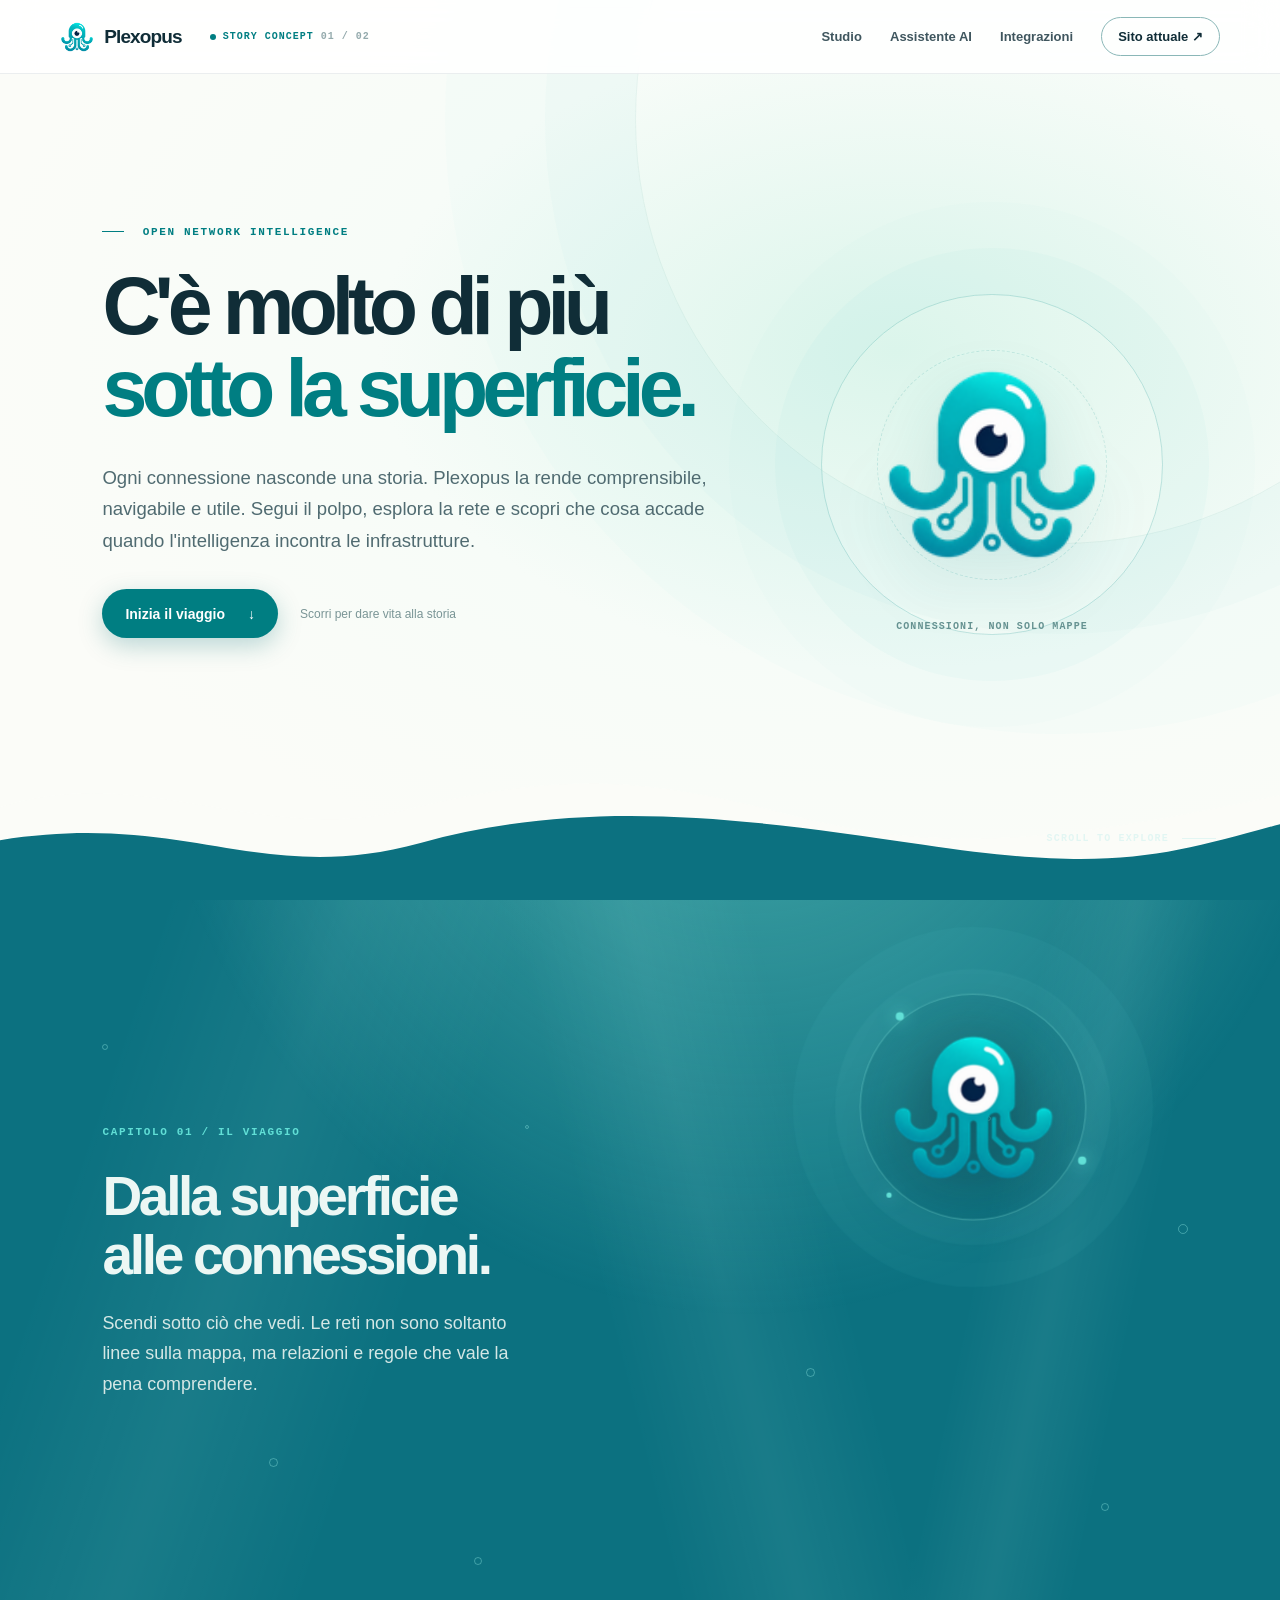
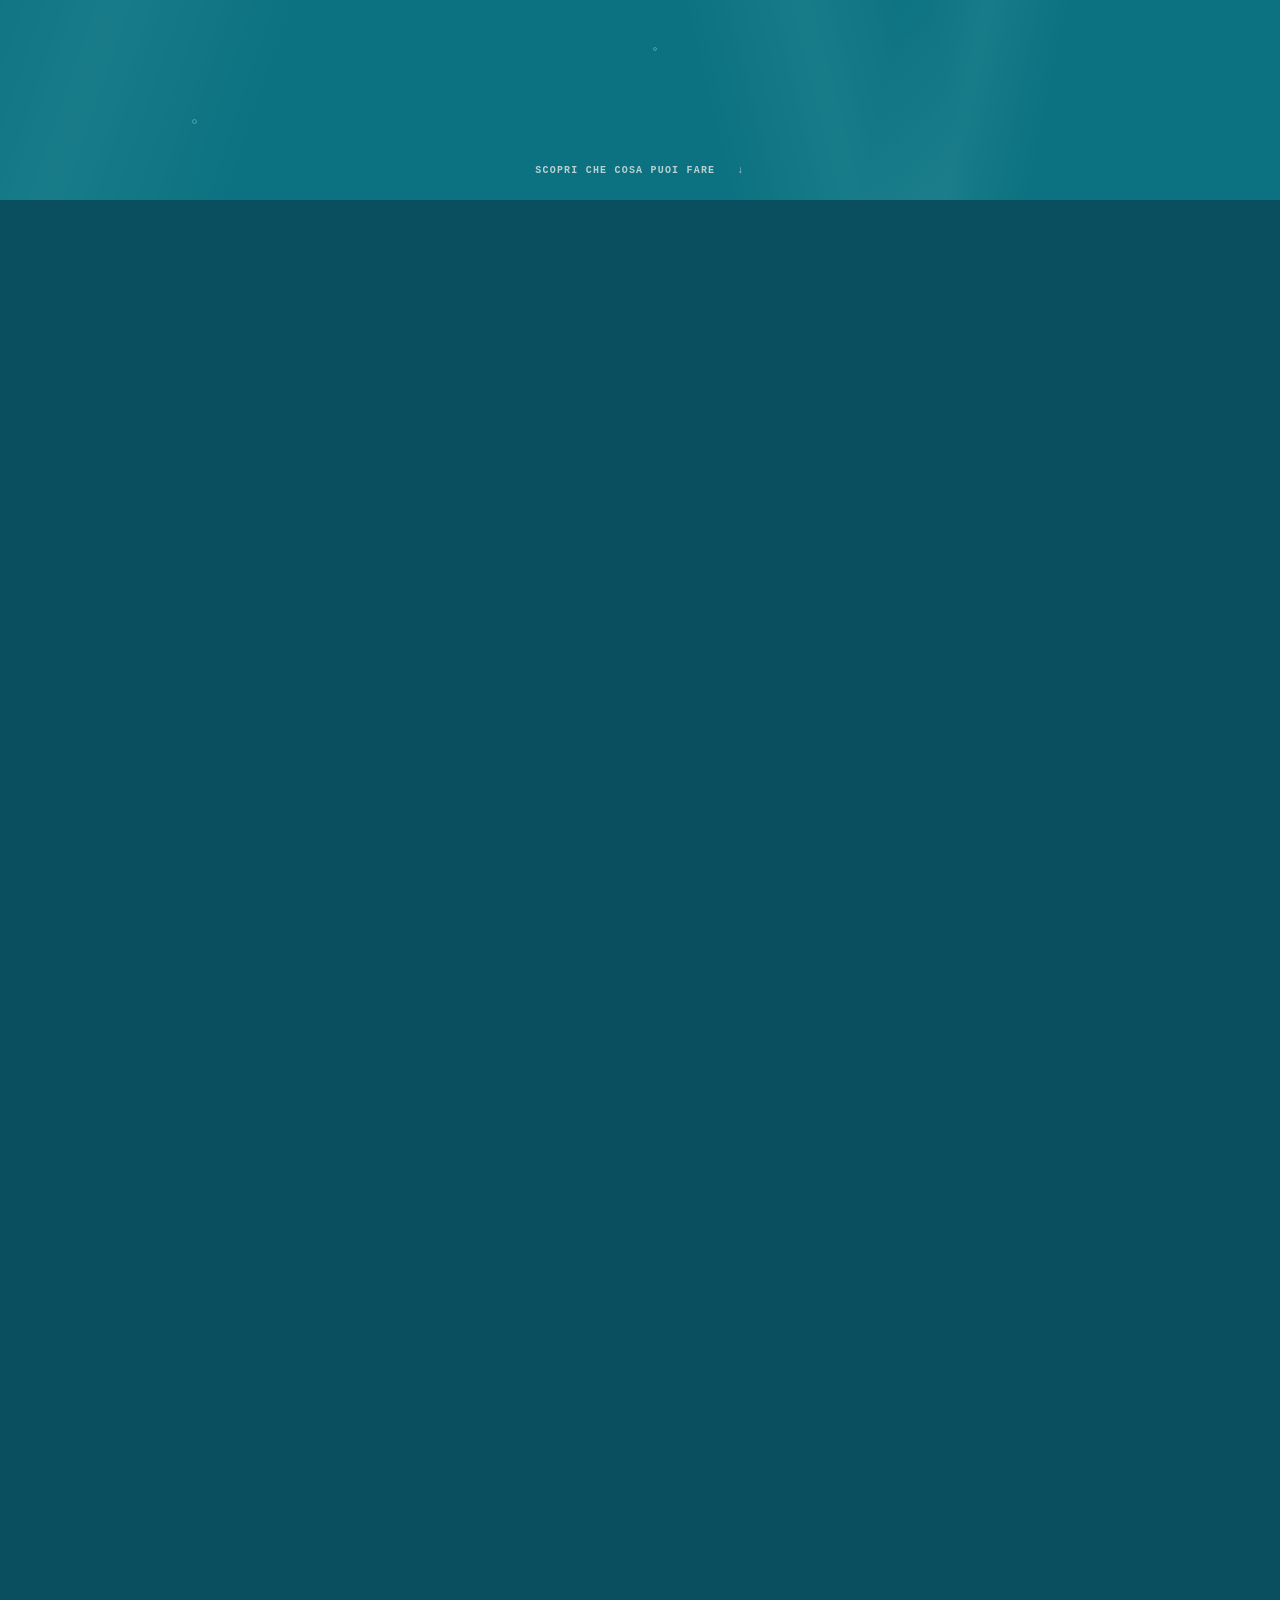
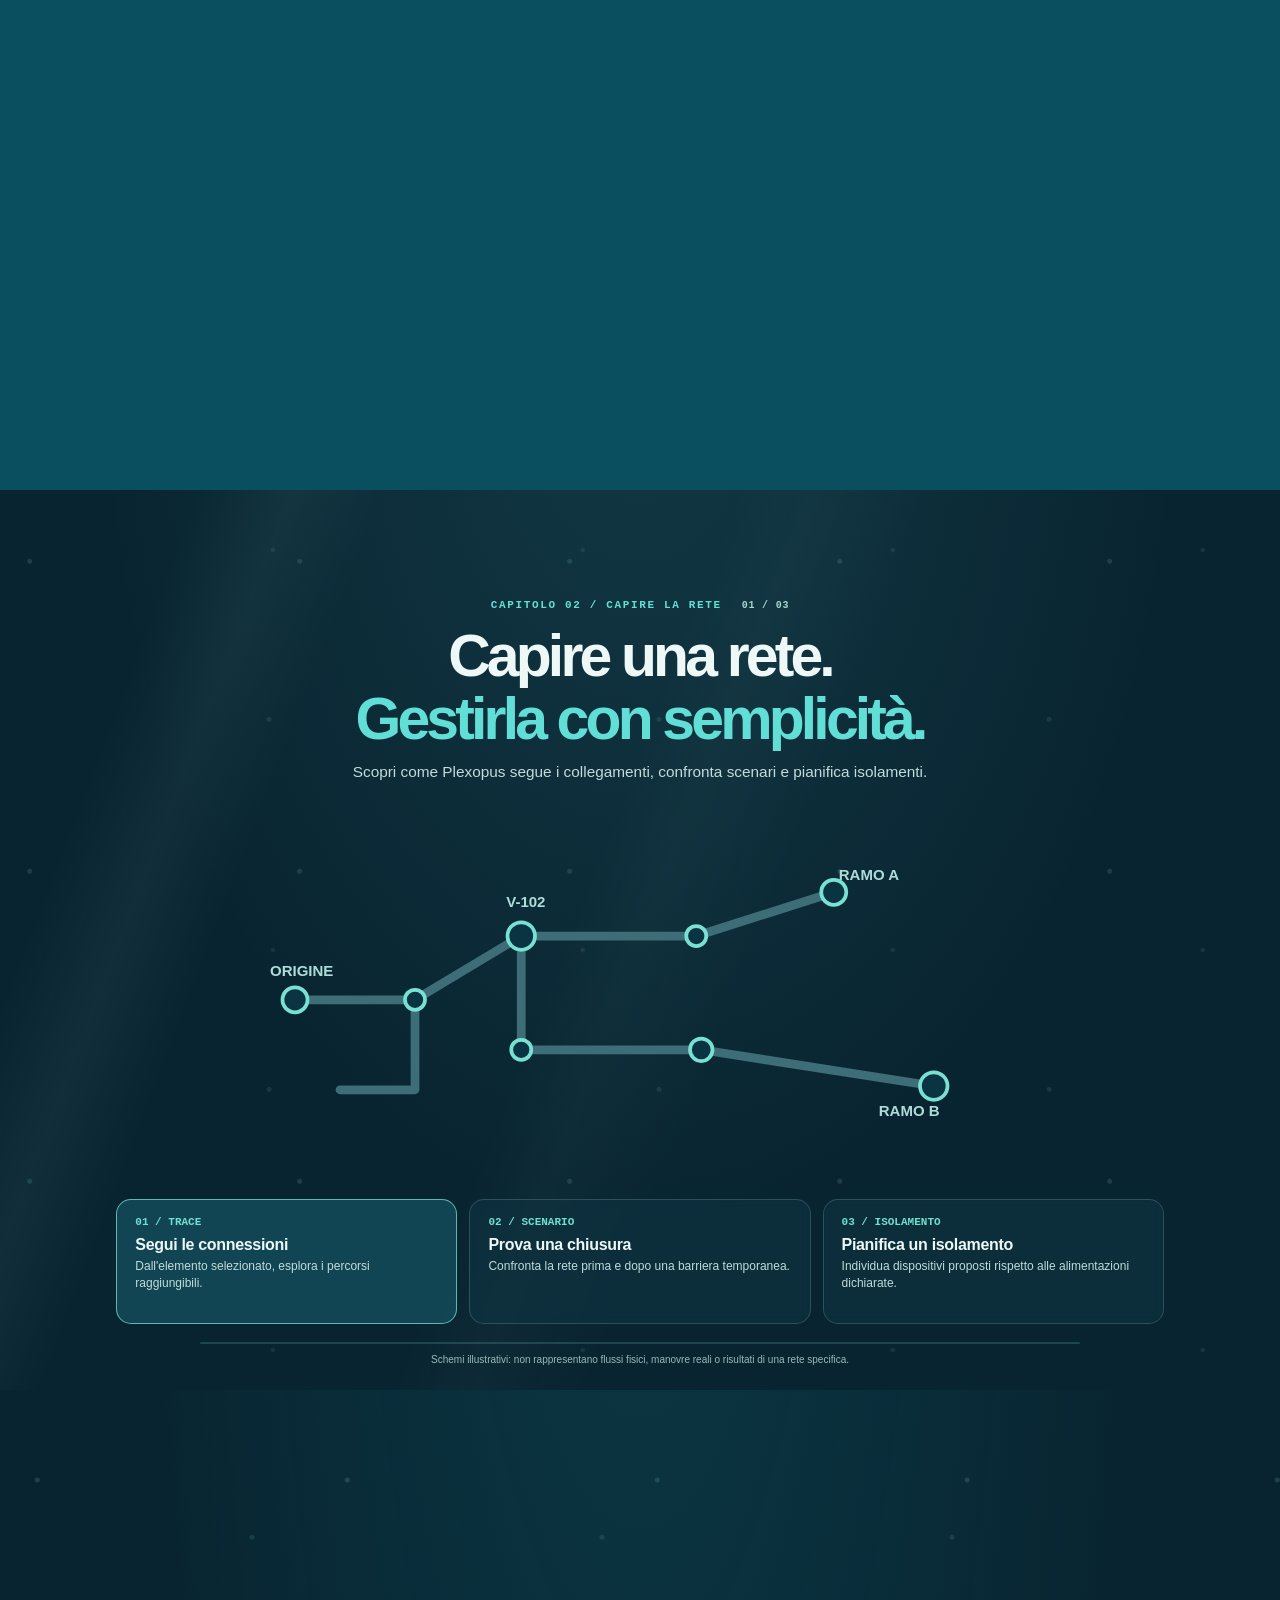
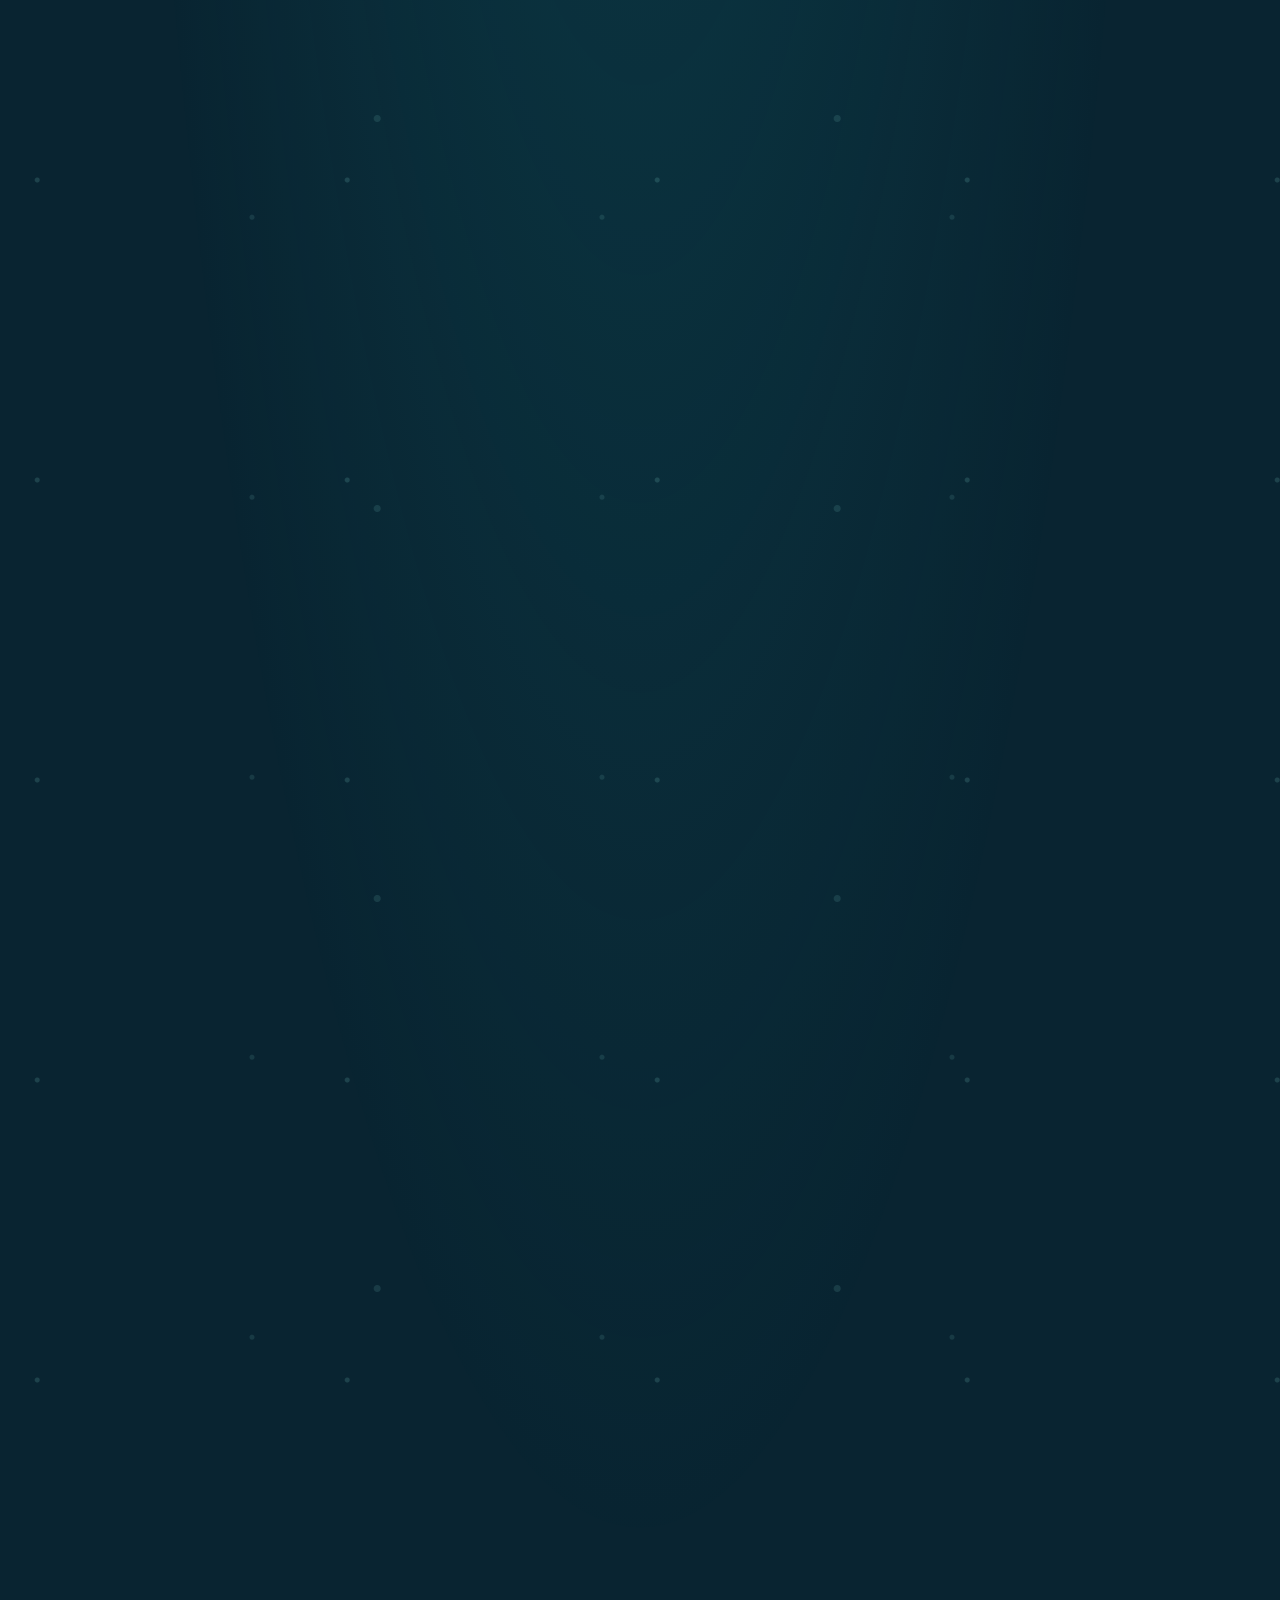
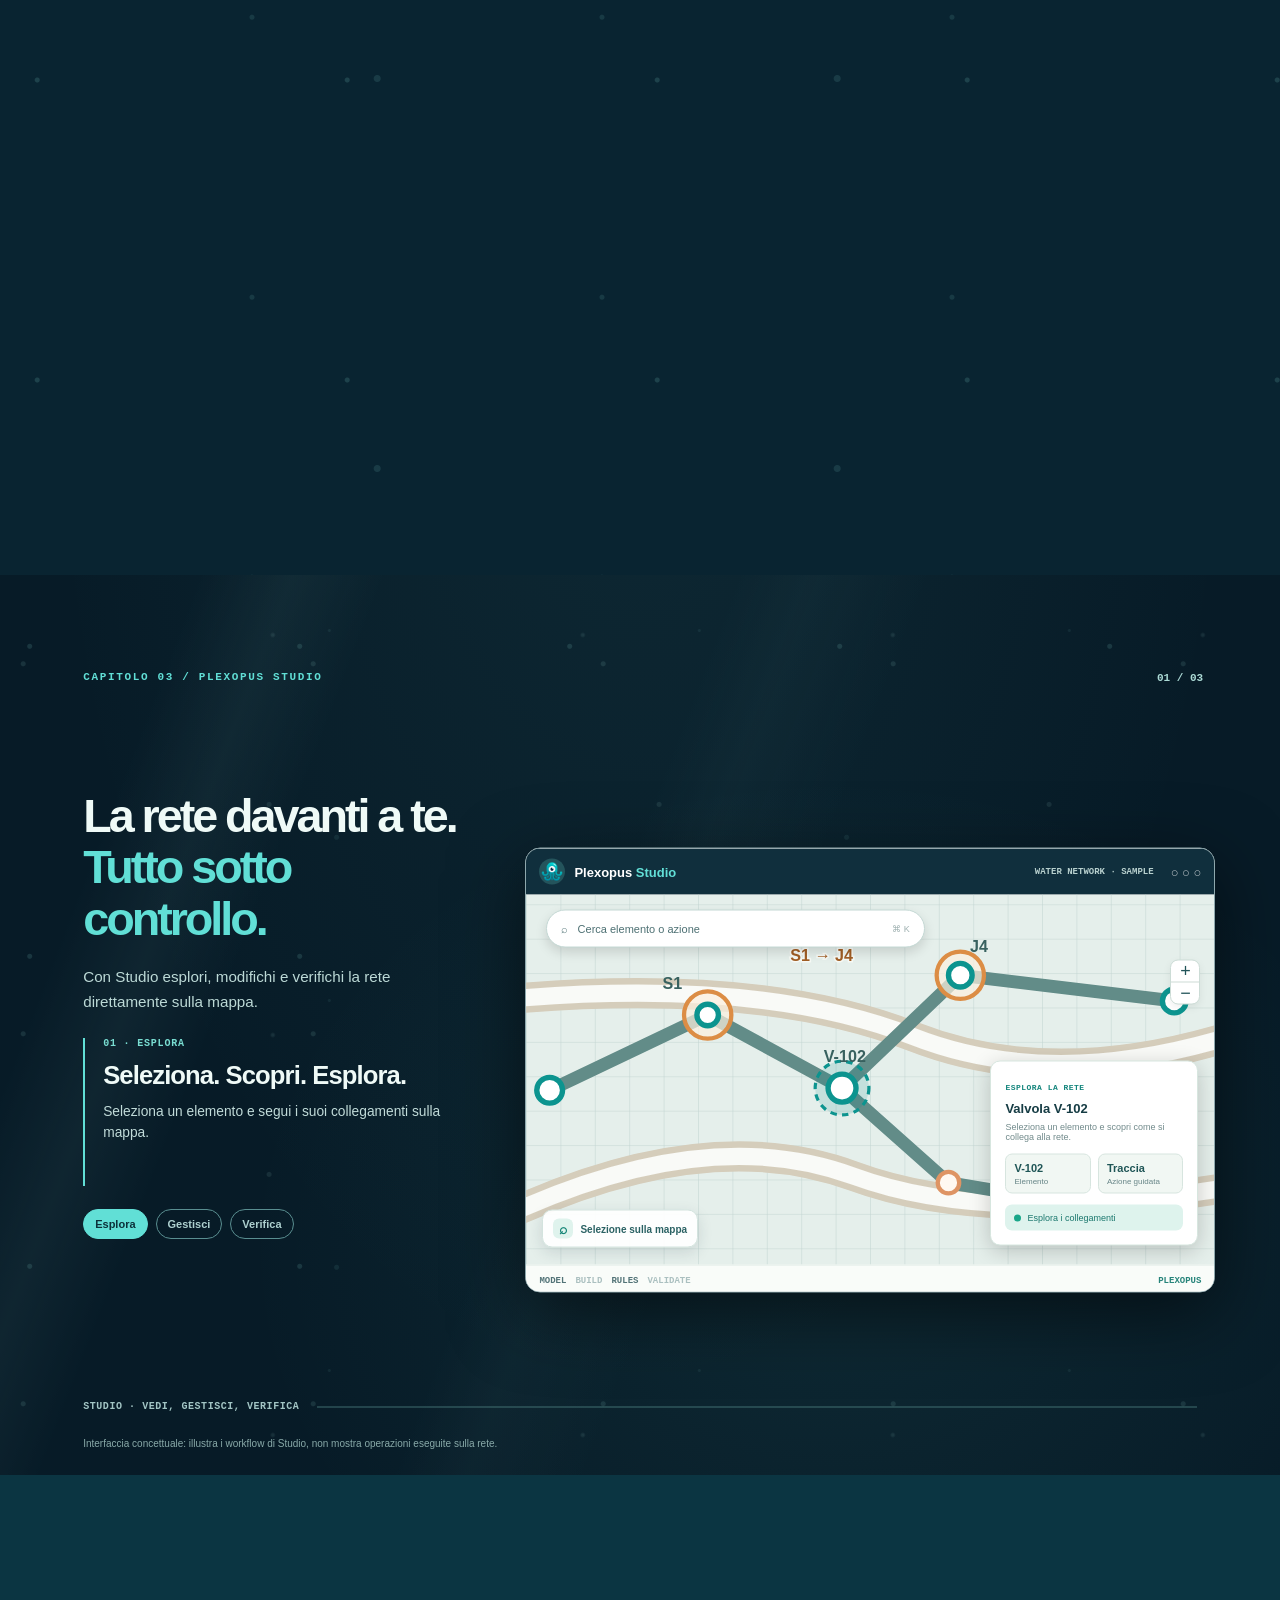
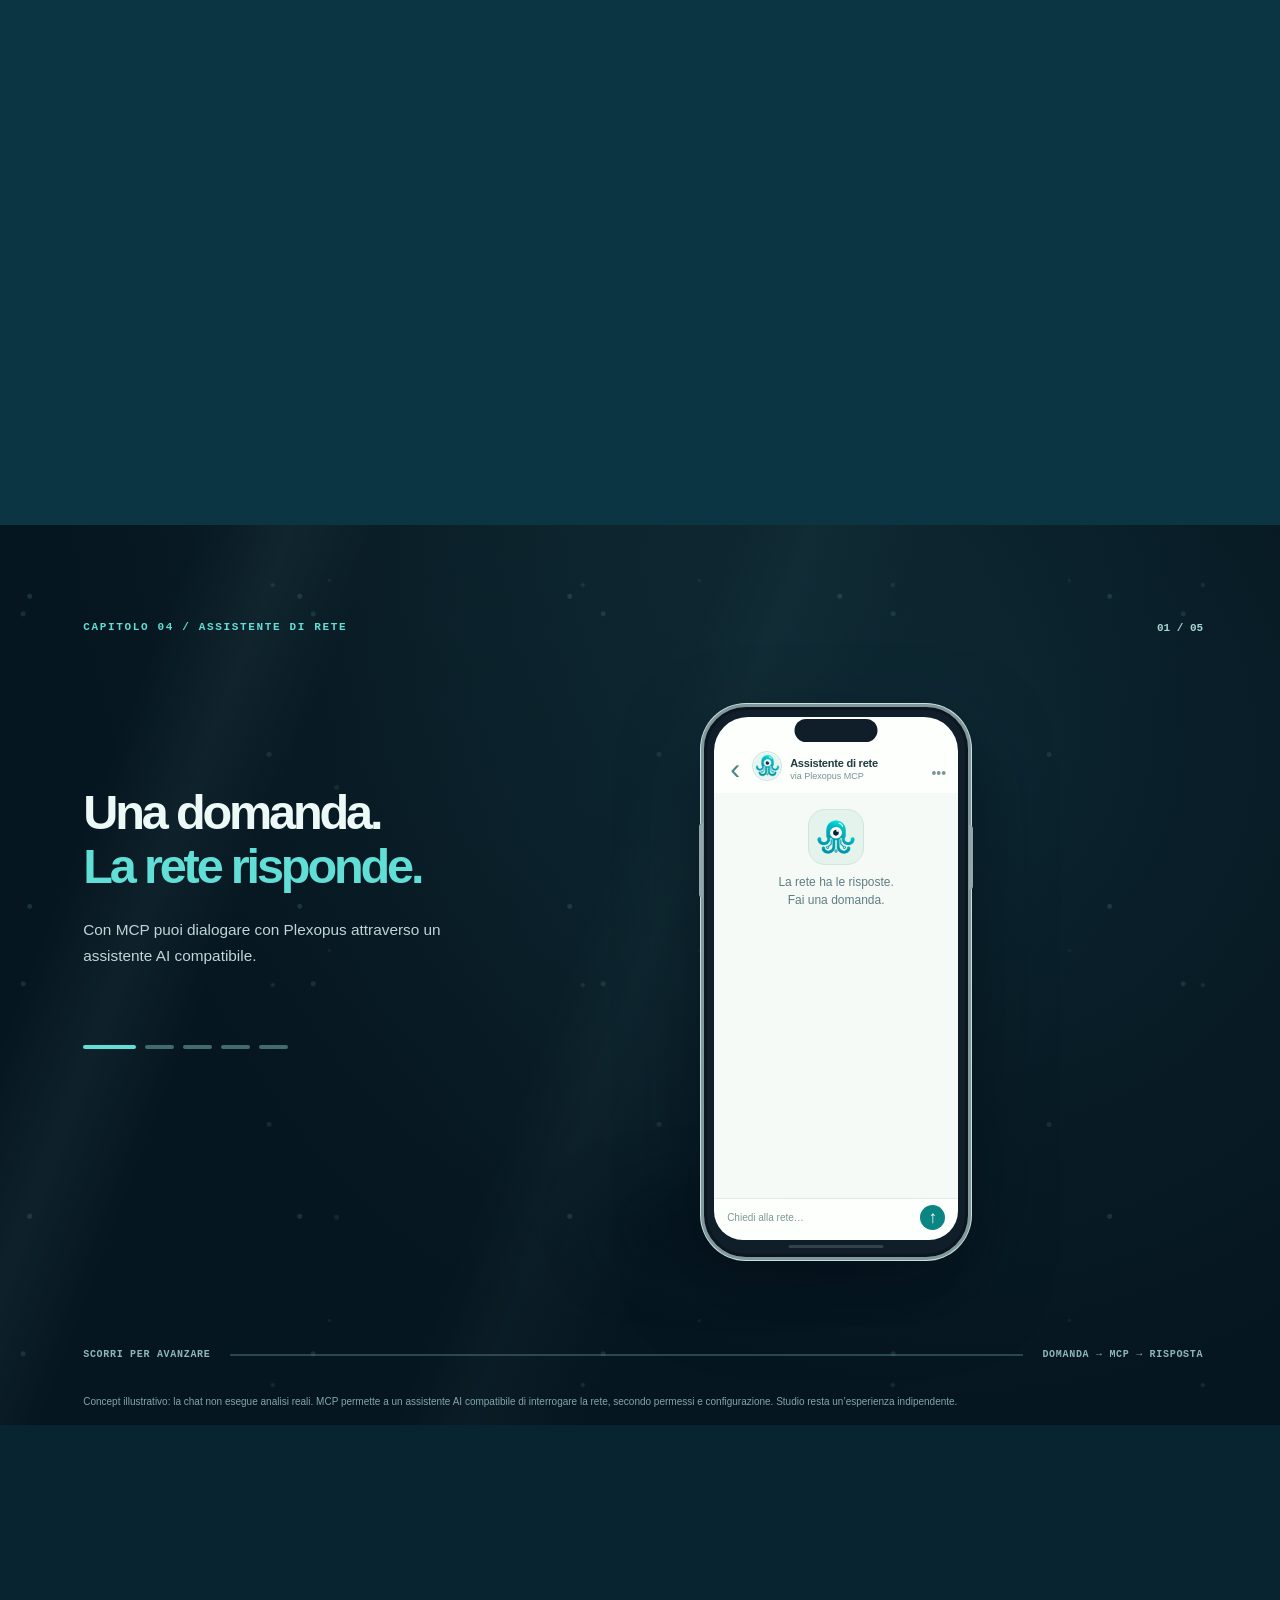
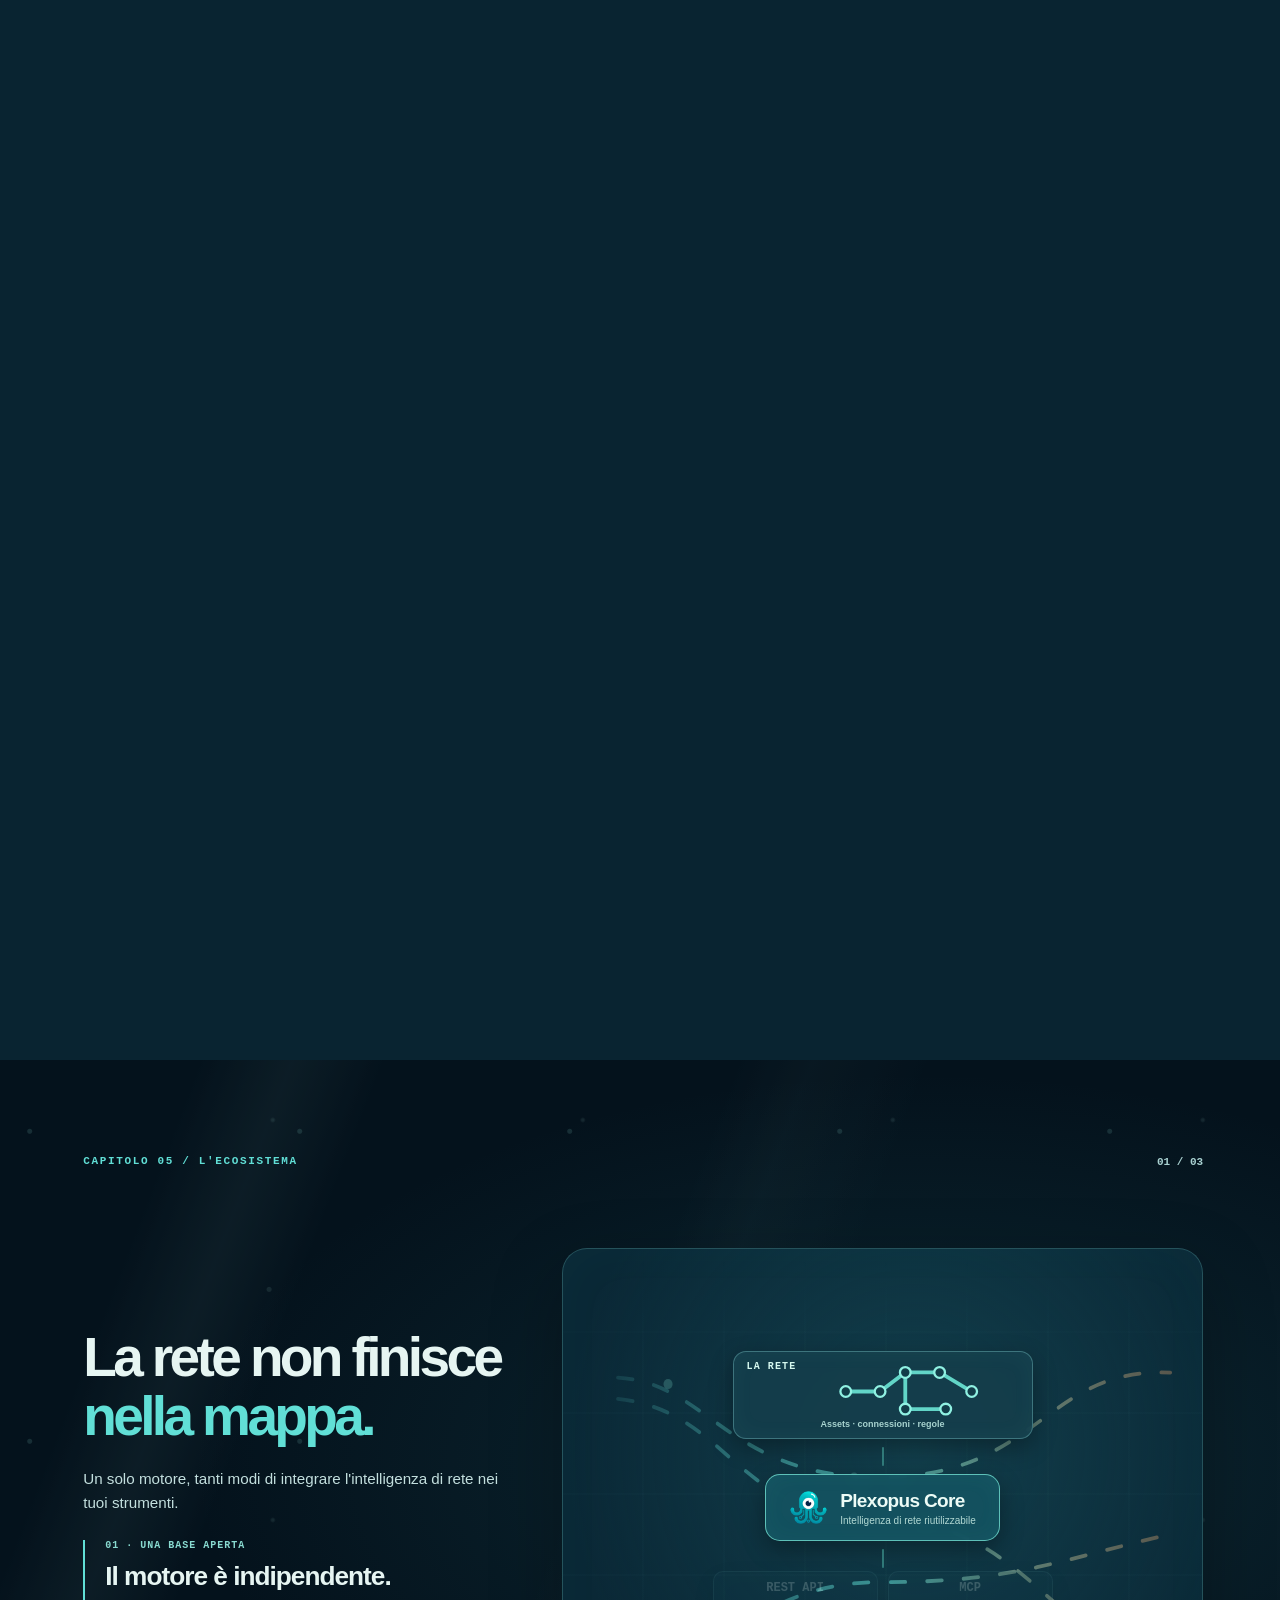
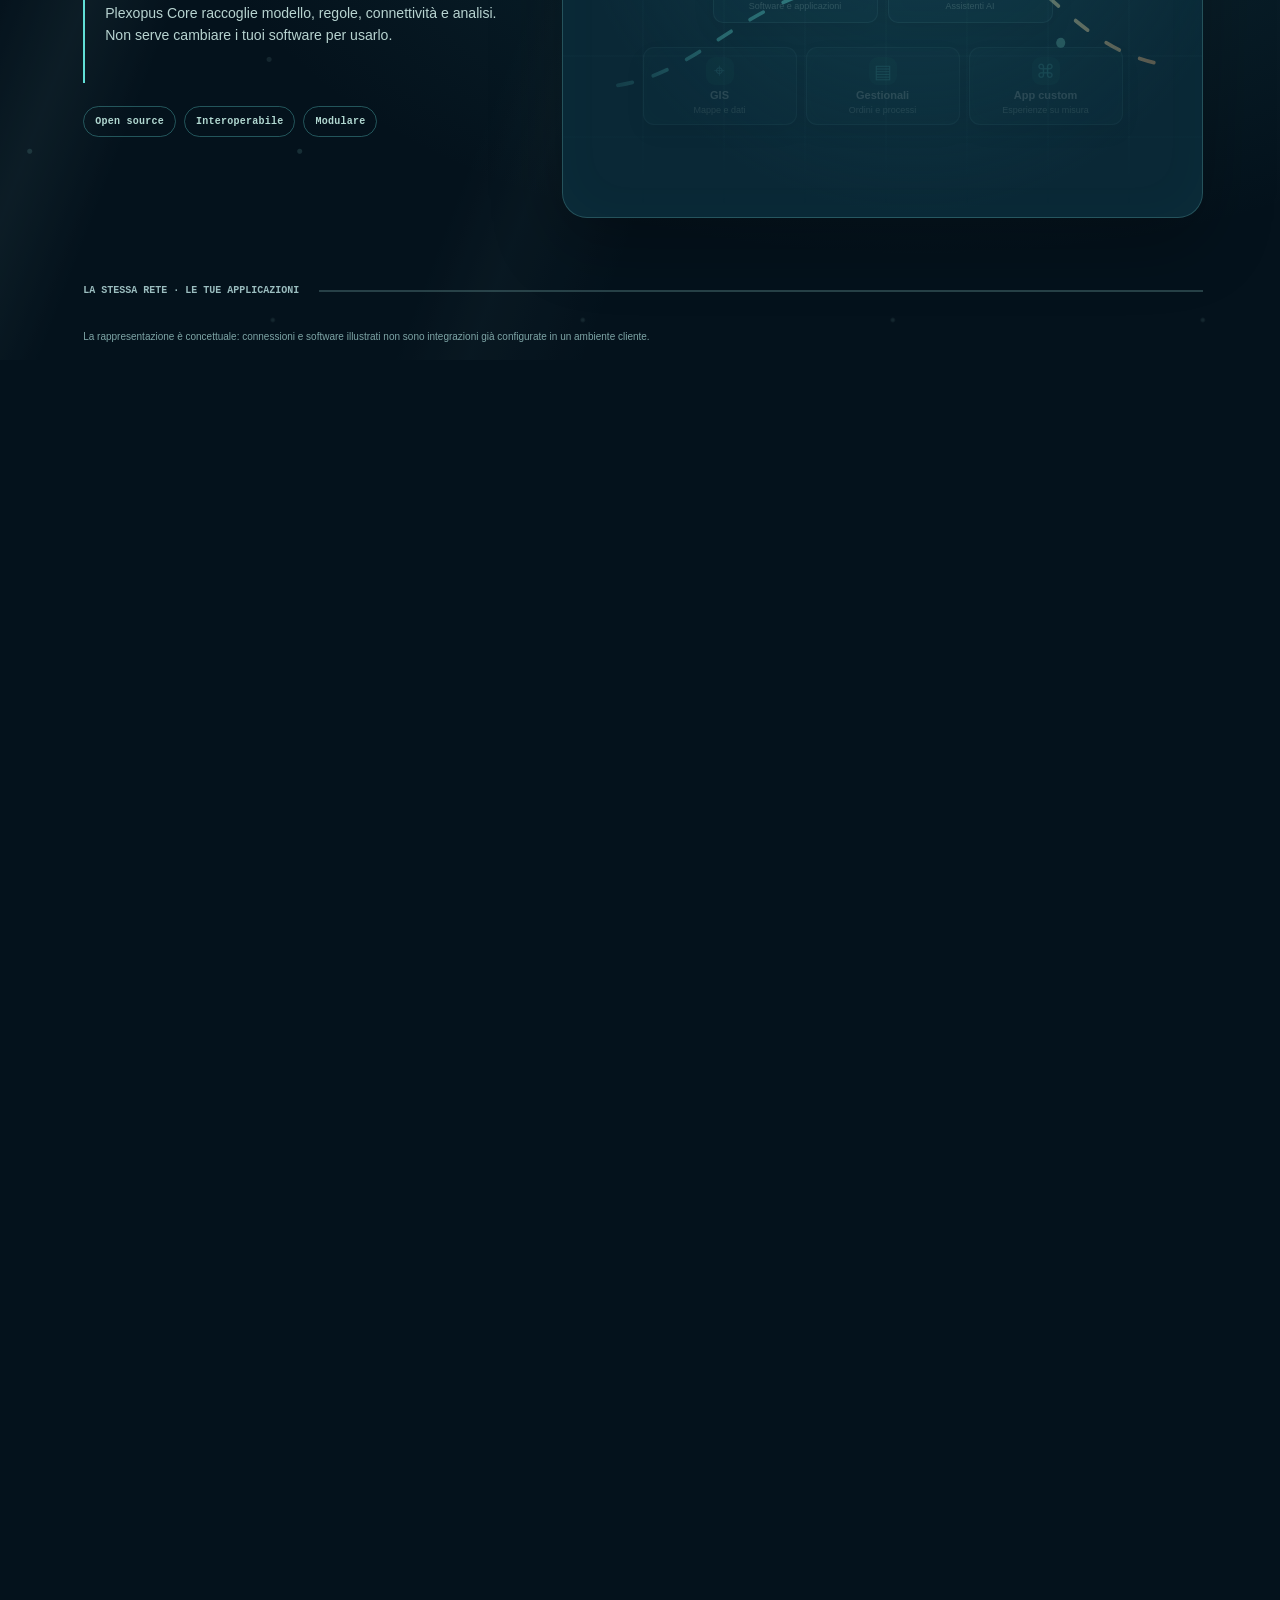
==== commit b237c235: "fix(site): smooth ocean seam, clarify network diagrams and improve mobile copy" ====
--- a/concept/index.html
+++ b/concept/index.html
@@ -49,7 +49,7 @@
         <div class="intro-label">CONNESSIONI, NON SOLO MAPPE</div>
       </div>
       <div class="sea-horizon" aria-hidden="true">
-        <svg viewBox="0 0 1440 160" preserveAspectRatio="none"><path d="M0 59C160 10 290 100 455 62S710 23 880 65 1170 101 1440 46V160H0Z" fill="#67c7be"/><path d="M0 94C210 62 292 144 473 97S823 68 1039 99 1315 109 1440 77V160H0Z" fill="#0c7481"/></svg>
+        <svg viewBox="0 0 1440 160" preserveAspectRatio="none"><path d="M0 59C160 10 290 100 455 62S710 23 880 65 1170 101 1440 46V160H0Z" fill="#fbfcf8"/><path d="M0 94C210 62 292 144 473 97S823 68 1039 99 1315 109 1440 77V160H0Z" fill="#0c7180"/></svg>
       </div>
       <a href="#dive" class="scroll-cue" aria-label="Scorri verso il mondo sommerso"><span>SCROLL TO EXPLORE</span><span class="scroll-line" aria-hidden="true"></span></a>
     </section>
@@ -93,7 +93,7 @@
             <path class="seabed-backline" d="M50 390H270L430 264H660L814 187H1070M430 264L540 394H788L998 341M814 187V65H1030M270 390L158 278H35" fill="none" stroke="#557884" stroke-width="9" stroke-linecap="round" stroke-linejoin="round"/>
             <path class="seabed-highlight" d="M50 390H270L430 264H660L814 187H1070M430 264L540 394H788L998 341M814 187V65H1030" fill="none" stroke="url(#sealine)" stroke-width="7" stroke-linecap="round" stroke-linejoin="round" pathLength="1"/>
             <g fill="#0e3443" stroke="#7fe1d4" stroke-width="5"><circle cx="50" cy="390" r="15"/><circle cx="270" cy="390" r="12"/><circle cx="430" cy="264" r="15"/><circle cx="660" cy="264" r="12"/><circle cx="814" cy="187" r="18"/><circle cx="1070" cy="187" r="14"/><circle cx="540" cy="394" r="11"/><circle cx="788" cy="394" r="13"/><circle cx="998" cy="341" r="15"/><circle cx="1030" cy="65" r="14"/></g>
-            <g fill="#c8eeeb" font-family="sans-serif" font-size="22" font-weight="600"><text x="19" y="346">SOURCE</text><text x="399" y="226">V-102</text><text x="795" y="153">JUNCTION</text><text x="981" y="305">NODE</text></g>
+            <g fill="#c8eeeb" font-family="sans-serif" font-size="22" font-weight="600"><text x="19" y="346">SOURCE</text><text x="399" y="226">V-102</text><text x="853" y="140">JUNCTION</text><text x="981" y="305">NODE</text></g>
             <circle cx="430" cy="264" r="35" fill="#61dfd6" opacity=".18" filter="url(#node-glow)"/>
           </svg>
           <div class="seabed-floor"></div>
@@ -109,7 +109,7 @@
       <div class="bridge-copy">
         <p class="overline light">CAPITOLO 02 / CAPIRE LA RETE <span class="bridge-counter" id="bridge-counter">01 / 03</span></p>
         <h2 id="bridge-title">Capire una rete.<br><span>Gestirla con semplicità.</span></h2>
-        <p>Continua a scendere: tracing, scenari e isolamento prendono vita, un’operazione alla volta. Le integrazioni avranno un capitolo dedicato.</p>
+        <p>Scopri come Plexopus segue i collegamenti, confronta scenari e pianifica isolamenti.</p>
       </div>
       <div class="bridge-flow" aria-hidden="true"><svg data-bridge-scene="0" viewBox="0 0 620 216" preserveAspectRatio="xMidYMid meet" aria-hidden="true">
  <path d="M34 115H130L215 64H355L465 29M215 64V155H359L545 184M130 115V187H70" class="cap-base"/>
@@ -193,11 +193,11 @@
         <div class="studio-story-top"><p class="overline light">CAPITOLO 03 / PLEXOPUS STUDIO</p><span class="studio-story-counter" id="studio-story-counter">01 / 03</span></div>
         <div class="studio-story-copy">
           <h2 id="studio-title">La rete davanti a te.<br><em>Tutto sotto controllo.</em></h2>
-          <p class="studio-story-lead">Plexopus Studio mette la mappa al centro. Basta selezionare un elemento per esplorarlo, modificarlo o verificare la rete.</p>
+          <p class="studio-story-lead">Con Studio esplori, modifichi e verifichi la rete direttamente sulla mappa.</p>
           <div class="studio-step-copy" aria-live="polite">
             <p class="studio-step-label" id="studio-step-label">01 · ESPLORA</p>
             <h3 id="studio-step-heading">Seleziona. Scopri. Esplora.</h3>
-            <p id="studio-step-description">Tocca un elemento sulla mappa e segui i collegamenti senza perdere il contesto.</p>
+            <p id="studio-step-description">Seleziona un elemento e segui i suoi collegamenti sulla mappa.</p>
           </div>
           <div class="studio-step-markers" aria-label="Fasi della dimostrazione"><span class="is-active">Esplora</span><span>Gestisci</span><span>Verifica</span></div>
         </div>
@@ -213,18 +213,19 @@
                 <path d="M-15 120Q220 100 360 155T685 145M-15 320Q170 235 305 285T685 290" fill="none" stroke="#f9faf7" stroke-width="16"/>
                 <path d="M22 205L169 135L294 203L404 98L603 122M294 203L393 291L574 321" fill="none" stroke="#628c88" stroke-width="12" stroke-linecap="round"/>
                 <path class="studio-network-trace" d="M22 205L169 135L294 203L404 98L603 122" fill="none" stroke="#0c948f" stroke-width="9" stroke-linecap="round" pathLength="1"/>
-                <path class="studio-draft-connection" d="M169 135L393 291" fill="none" stroke="#E9A268" stroke-width="7" stroke-linecap="round" pathLength="1"/>
+                <path class="studio-draft-connection" d="M169 135L404 98" fill="none" stroke="#E9A268" stroke-width="7" stroke-linecap="round" pathLength="1"/>
                 <g class="studio-explore-focus" aria-hidden="true">
                   <circle cx="294" cy="203" r="25" fill="#0b8585" fill-opacity=".15" stroke="#0c948f" stroke-width="3" stroke-dasharray="6 5"/>
                   <circle cx="294" cy="203" r="8" fill="#0c948f"/>
                 </g>
                 <g class="studio-build-picks" aria-hidden="true">
                   <circle cx="169" cy="135" r="22" fill="#fcf0df" fill-opacity=".7" stroke="#dc8d45" stroke-width="4"/>
-                  <circle cx="393" cy="291" r="22" fill="#fcf0df" fill-opacity=".7" stroke="#dc8d45" stroke-width="4"/>
+                  <circle cx="404" cy="98" r="22" fill="#fcf0df" fill-opacity=".7" stroke="#dc8d45" stroke-width="4"/>
                   <g font-family="sans-serif" font-size="17" font-weight="700" fill="#9b581f" text-anchor="middle">
-                    <text x="169" y="141">1</text><text x="393" y="297">2</text>
+                    <text x="169" y="141">1</text><text x="404" y="104">2</text>
                   </g>
                 </g>
+                <text class="studio-build-link-label" x="275" y="85" text-anchor="middle">S1 → J4</text>
                 <g class="studio-validation-focus" aria-hidden="true">
                   <circle cx="393" cy="291" r="28" fill="#f4bd84" fill-opacity=".2" stroke="#c97e40" stroke-width="4"/>
                   <circle cx="393" cy="291" r="13" fill="#f4bd84"/>
@@ -233,7 +234,7 @@
                 <path class="studio-network-disconnected" d="M294 203L393 291L574 321" fill="none" stroke="#de9464" stroke-width="8" stroke-dasharray="12 10" stroke-linecap="round"/>
                 <g fill="#fff" stroke="#0c948f" stroke-width="5"><circle cx="22" cy="205" r="12"/><circle cx="169" cy="135" r="10"/><circle cx="294" cy="203" r="13"/><circle cx="404" cy="98" r="11"/><circle cx="603" cy="122" r="11"/></g>
                 <g fill="#fff8f1" stroke="#de9464" stroke-width="4"><circle cx="393" cy="291" r="10"/><circle cx="574" cy="321" r="12"/></g>
-                <g font-family="sans-serif" font-weight="700" font-size="15" fill="#38615f"><text x="127" y="111">S1</text><text x="277" y="179">V-102</text><text x="413" y="76">J-4</text></g>
+                <g font-family="sans-serif" font-weight="700" font-size="15" fill="#38615f"><text x="127" y="111">S1</text><text x="277" y="179">V-102</text><text x="413" y="76">J4</text></g>
               </svg>
               <div class="studio-overlay">
                 <span class="overlay-kicker" id="studio-overlay-kicker">ESPLORA LA RETE</span>
--- a/concept/story.css
+++ b/concept/story.css
@@ -287,3 +287,11 @@
   .phone-shadow{display:none}
 }
 
+
+/* Seamless surface: wave colors match the pale cover and the first deep-water frame.
+   The light-beam layer must fade in rather than start as a sharp horizontal band. */
+.dive-stage .sun-shimmer,
+.dive-stage .light-beams{
+  -webkit-mask-image:linear-gradient(to bottom,transparent 0%,#000 120px);
+  mask-image:linear-gradient(to bottom,transparent 0%,#000 120px);
+}
--- a/concept/story-scenes.css
+++ b/concept/story-scenes.css
@@ -666,3 +666,11 @@
 }
 
 
+
+/* Studio Build — the proposed orange edge always connects the labeled S1 to J4.
+   Label remains outside the selected node markers and only appears in Build. */
+.studio-build-link-label{
+  opacity:0;fill:#a15e25;stroke:#f7faf6;stroke-width:3px;
+  paint-order:stroke fill;font:700 15px var(--px-font-sans,sans-serif);
+}
+.studio-stage[data-studio-mode="build"] .studio-build-link-label{opacity:1}
--- a/concept/story-mobile.css
+++ b/concept/story-mobile.css
@@ -140,3 +140,41 @@
   .progress-footer{grid-column:1/-1;grid-row:3;font-size:8px}
   .concept-disclaimer{grid-column:1/-1;grid-row:4;font-size:8px;line-height:1.3}
 }
+
+/* Readability pass: descriptions are body copy, not micro-labels.
+   Trim the content first; do not reduce these paragraphs below 13px. */
+@media(max-width:820px){
+  .dive-caption p,
+  .bridge-copy>p:last-child,
+  .bridge-value p,
+  .studio-story-lead,
+  .studio-step-copy>p:last-child,
+  .conversation-copy p,
+  .ecosystem-lead,
+  .ecosystem-story>p:last-child{
+    font-size:clamp(13px,3.35vw,15px);
+    line-height:1.42;
+  }
+  .studio-overlay p{font-size:11px;line-height:1.35}
+  .studio-overlay .overlay-status{font-size:10px;line-height:1.3}
+  .studio-fact small{font-size:9px}
+  .studio-map-mode{font-size:10px}
+}
+@media(max-width:560px) and (max-height:720px){
+  .studio-story-copy h2{font-size:clamp(1.55rem,6.4vw,1.95rem);margin-bottom:4px}
+  .studio-story-lead{margin-bottom:3px}
+  .studio-step-copy h3{font-size:1.03rem;margin-bottom:3px}
+  .studio-step-copy>p:last-child{margin-bottom:0}
+  .studio-step-markers{margin-top:3px}
+  .bridge-copy>p:last-child{line-height:1.38}
+}
+@media(max-width:1100px) and (max-height:520px) and (orientation:landscape){
+  .studio-story-lead,.studio-step-copy>p:last-child,
+  .conversation-copy p,.bridge-copy>p:last-child{
+    font-size:13px;line-height:1.35;
+  }
+}
+@media(prefers-reduced-motion:reduce) and (max-width:820px){
+  .studio-story-lead,.studio-step-copy>p:last-child,
+  .conversation-copy p,.ecosystem-story>p:last-child{font-size:14px;line-height:1.5}
+}
